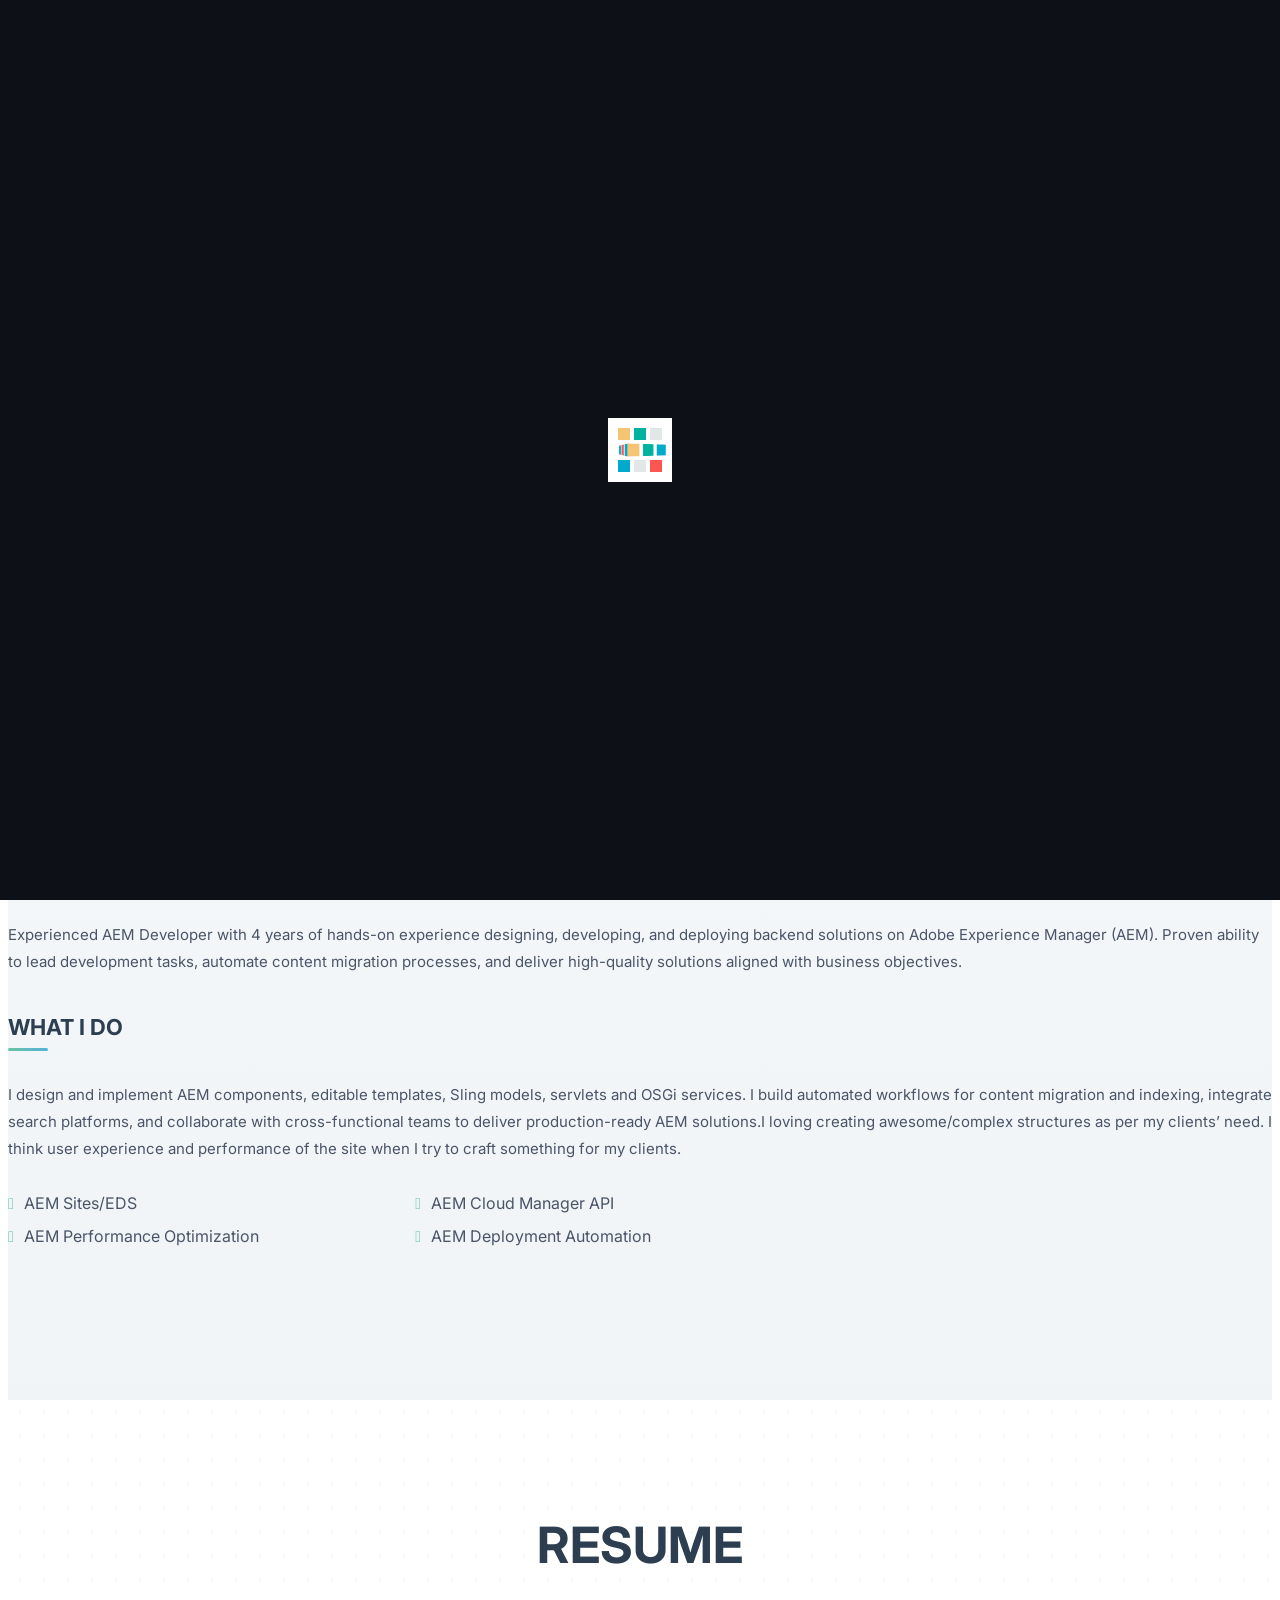
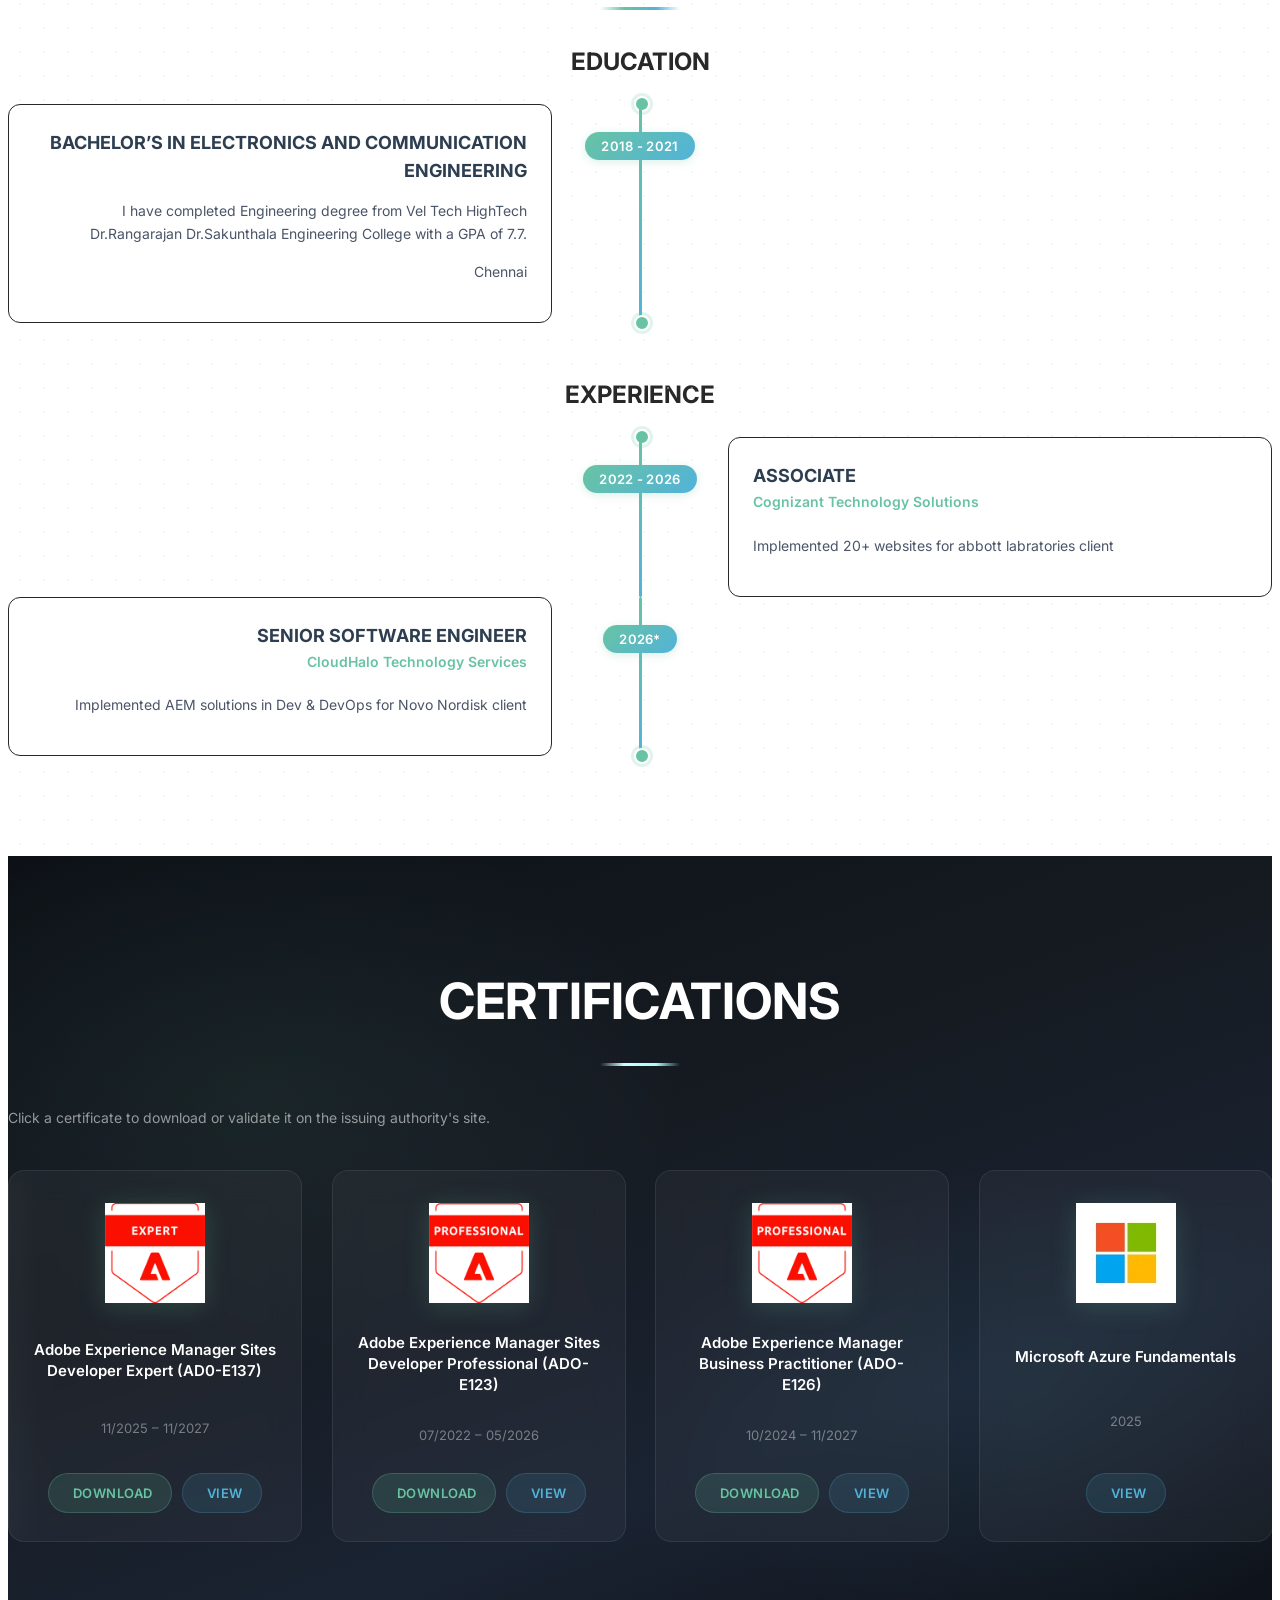
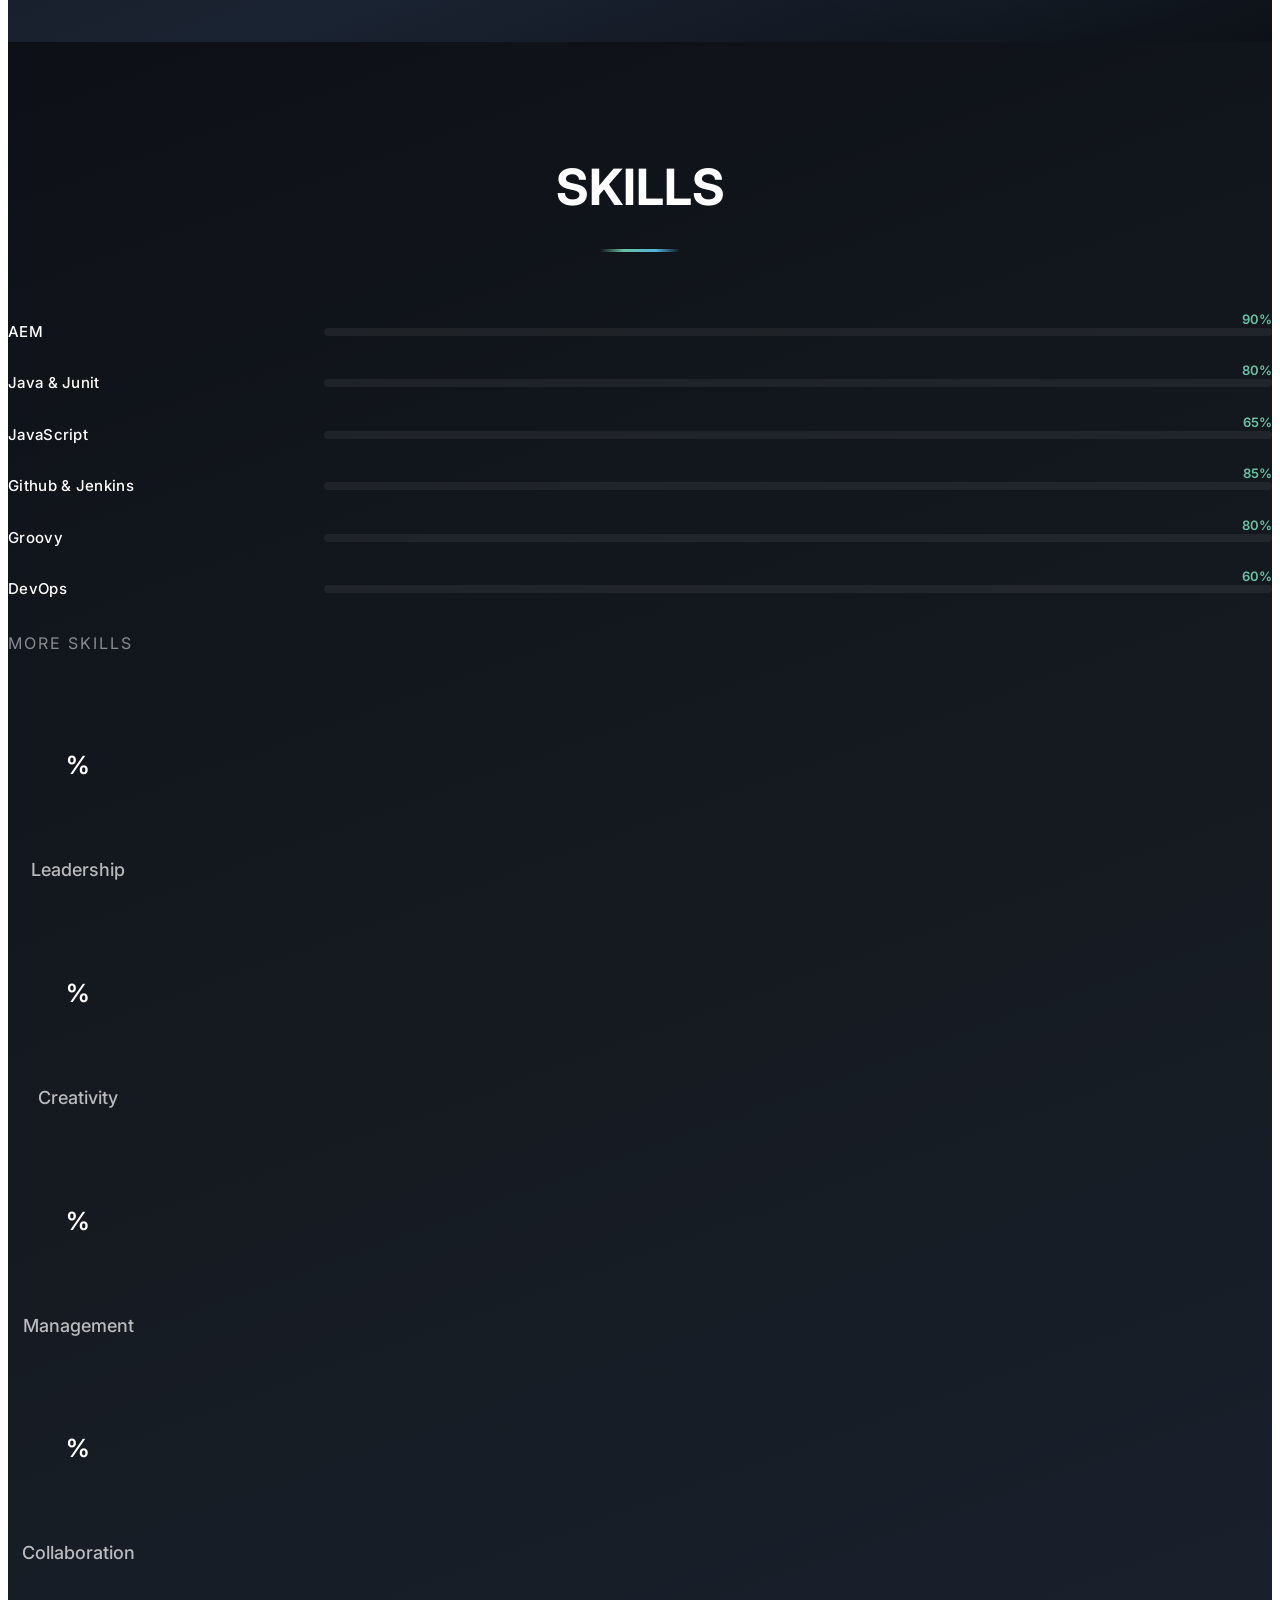
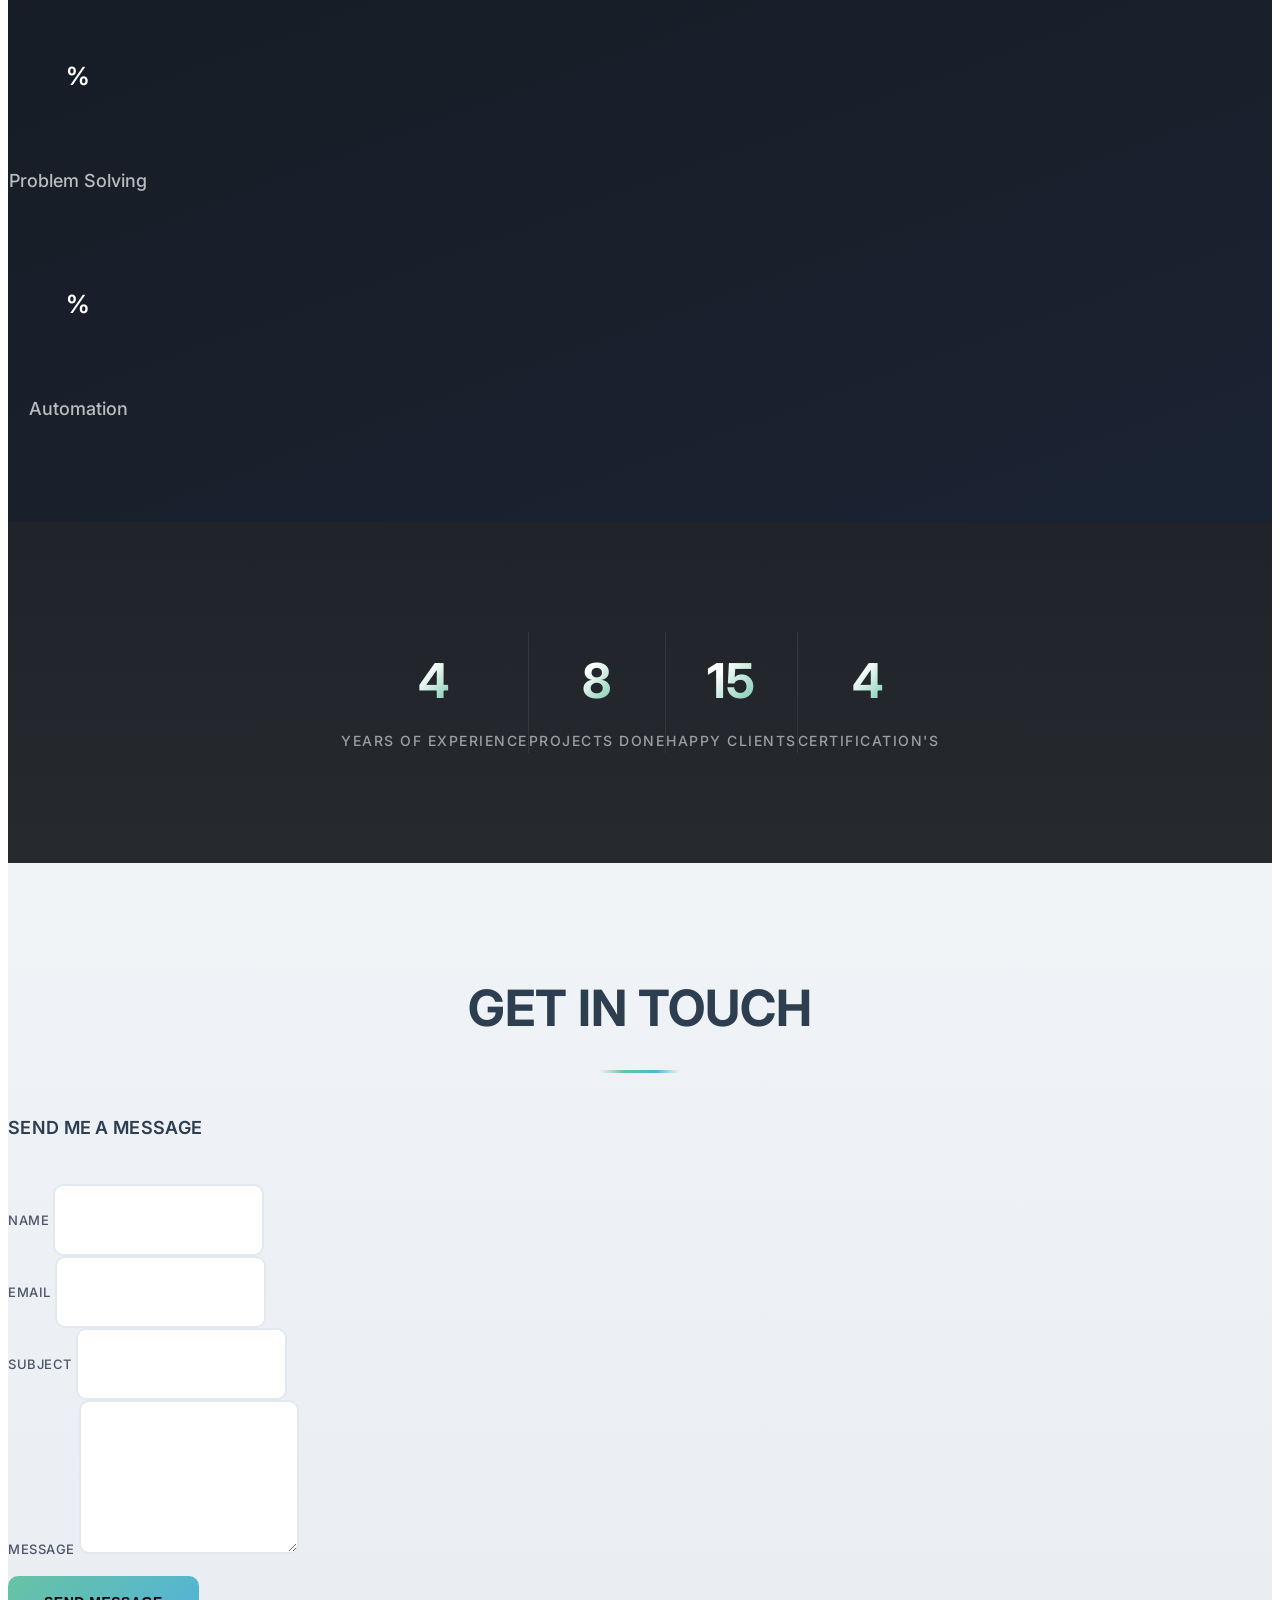
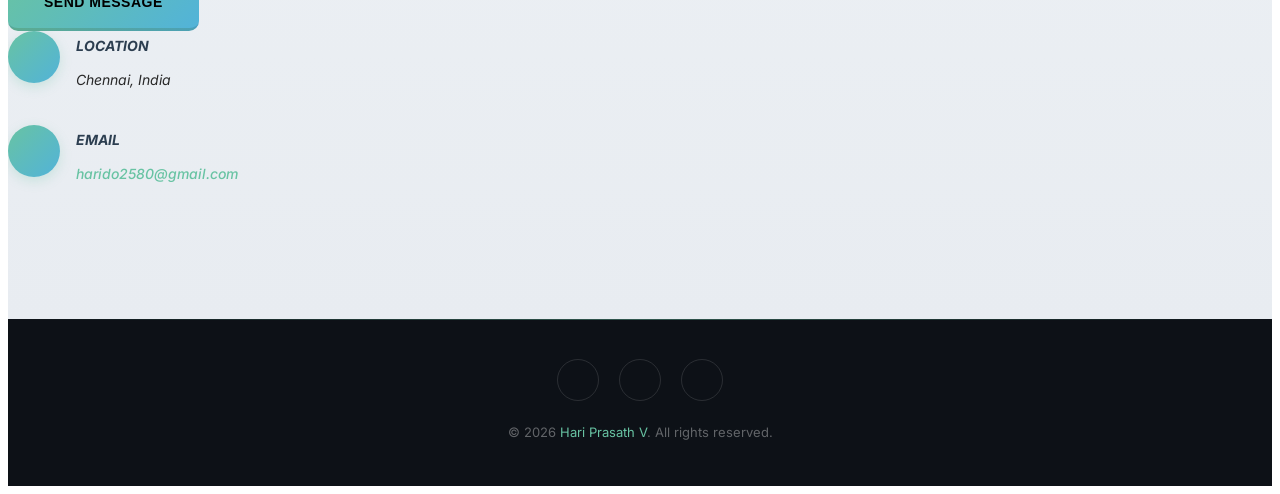
==== index.html @ 5d710826 "Designed my personal profile" ====
<!DOCTYPE html>
<html lang="en">
  <head>
    <meta charset="UTF-8" />
    <meta name="viewport" content="width=device-width, initial-scale=1.0" />
    <meta
      name="description"
      content="Hari Prasath V — AEM Full-Stack Engineer | 4+ years of Adobe Experience Manager development, DevOps, and CMS migration expertise."
    />
    <meta
      name="keywords"
      content="onepage, resume, CV HTML template, personal Vcard, html resume, free resume template, free HTML template, free bootstrap template, personal portfolio, free html portfolio"
    />
    <meta name="author" content="http://trendytheme.net/" />
      

    <title>Hari Prasath V - AEM Developer</title>

    <!-- Web Fonts -->
    <link
      href="https://fonts.googleapis.com/css2?family=Inter:wght@300;400;500;600;700;800&display=swap"
      rel="stylesheet"
    />
    <!-- Bootstrap core CSS -->
    <link
      href="assets/bootstrap/css/bootstrap.min.css"
      rel="stylesheet"
      media="screen"
    />
    <!-- Font Awesome CSS -->
    <link
      href="assets/css/font-awesome.min.css"
      rel="stylesheet"
      media="screen"
    />
    <!-- Animate css -->
    <link href="assets/css/animate.css" rel="stylesheet" />
    <!-- Magnific css -->
    <link href="assets/css/magnific-popup.css" rel="stylesheet" />
    <!-- Custom styles CSS -->
    <link href="assets/css/style.css" rel="stylesheet" media="screen" />
    <!-- Responsive CSS -->
    <link href="assets/css/responsive.css" rel="stylesheet" />

    <!-- HTML5 Shim and Respond.js IE8 support of HTML5 elements and media queries -->
    <!-- WARNING: Respond.js doesn't work if you view the page via file:// -->
    <!--[if lt IE 9]>
      <script src="https://oss.maxcdn.com/libs/html5shiv/3.7.0/html5shiv.js"></script>
      <script src="https://oss.maxcdn.com/libs/respond.js/1.4.2/respond.min.js"></script>
    <![endif]-->

    <link rel="shortcut icon" href="assets/images/ico/icons8-batman-ios-17-glyph-32.png" />
    <link
      rel="apple-touch-icon-precomposed"
      sizes="144x144"
      href="assets/images/ico/icons8-batman-ios-17-glyph-144.png"
    />
    <link
      rel="apple-touch-icon-precomposed"
      sizes="114x114"
      href="assets/images/ico/icons8-batman-ios-17-glyph-114.png"
    />
    <link
      rel="apple-touch-icon-precomposed"
      sizes="72x72"
      href="assets/images/ico/icons8-batman-ios-17-glyph-72.png"
    />
    <link
      rel="apple-touch-icon-precomposed"
      href="assets/images/ico/icons8-batman-ios-17-glyph-57.png"
    />
    <link href="assets/css/certificates.css" rel="stylesheet" />
    <link href="assets/css/theme-enhancements.css" rel="stylesheet" />
  </head>

  <body>
    <!-- Preloader -->
    <div id="tt-preloader">
      <div id="pre-status">
        <div class="preload-placeholder"></div>
      </div>
    </div>

    <!-- Home Section -->
    <section
      id="home"
      class="tt-fullHeight"
      data-stellar-vertical-offset="50"
      data-stellar-background-ratio="0.2"
    >
      <div class="intro" style="z-index:2;">
        <div class="intro-sub">Hi, I'm</div>
        <h1>AEM <span>Full-Stack Engineer</span></h1>
        <p>
          4+ year experienced AEM Development and DevOps<br />
          Involving with over 10+ large AEM implementations with a knowledge in CMS miggration as well.
        </p>

        <div class="social-icons">
          <ul class="list-inline">
            <li>
              <a href="https://linkedin.com/in/hari-prasath-" target="_blank"
                ><i class="fa fa-linkedin"></i
              ></a>
            </li>
            <li>
              <a href="https://www.instagram.com/hari_.do/" target="_blank"
                ><i class="fa fa-instagram"></i
              ></a>
            </li>
          </ul>
        </div>
        <!-- /.social-icons -->
      </div>

      <div class="mouse-icon" style="z-index:2;">
        <div class="wheel"></div>
      </div>
    </section>
    <!-- End Home Section -->

    <!-- Navigation -->
    <header class="header">
      <nav class="navbar navbar-custom" role="navigation">
        <div class="container">
          <div class="navbar-header">
            <button
              type="button"
              class="navbar-toggle"
              data-toggle="collapse"
              data-target="#custom-collapse"
            >
              <span class="sr-only">Toggle navigation</span>
              <span class="icon-bar"></span>
              <span class="icon-bar"></span>
              <span class="icon-bar"></span>
            </button>
          </div>

          <div class="collapse navbar-collapse" id="custom-collapse">
            <ul class="nav navbar-nav navbar-right">
              <li><a href="#home">Home</a></li>
              <li><a href="#about">About</a></li>
              <li><a href="#resume">Resume</a></li>
              <li><a href="#skills">Skills</a></li>
              <li><a href="#contact">Contact</a></li>
            </ul>
          </div>
        </div>
        <!-- .container -->
      </nav>
    </header>
    <!-- End Navigation -->

    <!-- About Section -->
    <section id="about" class="about-section section-padding">
      <div class="container">
        <h2 class="section-title wow fadeInUp">About Me</h2>

        <div class="row">
          <div class="col-md-4 col-md-push-8">
            <div class="biography">
              <div class="myphoto">
                <img src="assets/images/myphoto.jpg" alt="" />
              </div>
              <ul>
                <li><strong>Name:</strong> Hari Prasath V</li>
                <li><strong>Location:</strong> Chennai, India</li>
                <li><strong>Phone:</strong> 9176189467</li>
                <li><strong>Email:</strong> harido2580@gmail.com</li>
                <li><strong>LinkedIn:</strong> <a href="https://linkedin.com/in/hari-prasath-" target="_blank">linkedin.com/in/hari-prasath-</a></li>
              </ul>
            </div>
          </div>
          <!-- col-md-4 -->

          <div class="col-md-8 col-md-pull-4">
            <div class="short-info wow fadeInUp">
              <h3>Overview</h3>
              <p>
                Experienced AEM Developer with 4 years of hands-on experience designing,
                developing, and deploying backend solutions on Adobe Experience Manager (AEM).
                Proven ability to lead development tasks, automate content migration processes,
                and deliver high-quality solutions aligned with business objectives.
              </p>
            </div>

            <div class="short-info wow fadeInUp">
              <h3>What I Do</h3>
              <p>
                I design and implement AEM components, editable templates, Sling models,
                servlets and OSGi services. I build automated workflows for content
                migration and indexing, integrate search platforms, and collaborate with
                cross-functional teams to deliver production-ready AEM solutions.I loving creating awesome/complex structures as per my clients’ need. I think user experience and performance of the site when I try to craft something for my clients.
              </p>

              <ul class="list-check">
                <li>AEM Sites/EDS</li>
                <li>AEM Cloud Manager API</li>
                <li>AEM Performance Optimization</li>
                <li>AEM Deployment Automation</li>
              </ul>
            </div>
          </div>
        </div>
        <!-- /.row -->
      </div>
      <!-- /.container -->
    </section>
    <!-- End About Section -->

    <!-- Resume Section -->
    <section id="resume" class="resume-section section-padding">
      <div class="container">
        <h2 class="section-title wow fadeInUp">Resume</h2>
        <div class="row">
          <div class="col-md-12">
            <div class="resume-title">
              <h3>Education</h3>
            </div>
            <div class="resume">
              <ul class="timeline">
                <li>
                  <div class="posted-date">
                    <span class="month">2018 - 2021</span>
                  </div>

                  <div class="timeline-panel wow fadeInUp">
                    <div class="timeline-content">
                      <div class="timeline-heading">
                        <h3>Bachelor’s in Electronics and Communication Engineering</h3>
                      </div>

                      <div class="timeline-body">
                        <p>I have completed Engineering degree from Vel Tech HighTech Dr.Rangarajan Dr.Sakunthala Engineering College with a GPA of 7.7.</p>
                        <p>Chennai</p>
                      </div>
                    </div>
                  </div>
                </li>
              </ul>
            </div>
          </div>
        </div>
        <!-- /row -->

        <div class="row">
          <div class="col-md-12">
            <div class="resume-title">
              <h3>Experience</h3>
            </div>
            <div class="resume">
              <ul class="timeline">
                <li class="timeline-inverted">
                  <div class="posted-date">
                    <span class="month">2022 - 2026</span>
                  </div>

                  <div class="timeline-panel wow fadeInUp">
                    <div class="timeline-content">
                      <div class="timeline-heading">
                        <h3>Associate</h3>
                        <span>Cognizant Technology Solutions</span>
                      </div>
                      <div class="timeline-body">
                        <p>Implemented 20+ websites for abbott labratories client</p>               
                      </div>
                    </div>
                  </div>
                </li>
              </ul>
              <ul class="timeline">
                <li>
                  <div class="posted-date">
                    <span class="month">2026*</span>
                  </div>

                  <div class="timeline-panel wow fadeInUp">
                    <div class="timeline-content">
                      <div class="timeline-heading">
                        <h3>Senior Software Engineer</h3>
                        <span>CloudHalo Technology Services</span>
                      </div>
                      <div class="timeline-body">
                        <p>Implemented AEM solutions in Dev & DevOps for Novo Nordisk client</p>               
                      </div>
                    </div>
                  </div>
                </li>
              </ul>
            </div>
          </div>
        </div>
        <!-- /row -->
      </div>
      <!-- /.container -->
    </section>
    <!-- End Resume Section -->

    <!-- Certificates Section -->
    <section id="certificates" class="cert-section section-padding">
      <canvas id="cert-particles-canvas"></canvas>
      <div class="container">
        <h2 class="section-title wow fadeInUp">Certifications</h2>
        <p class="text-center">Click a certificate to download or validate it on the issuing authority's site.</p>

        <div class="cert-cards-grid">
          <!-- Card 1 -->
          <div class="cert-card-wrapper">
            <div class="cert-card" data-tilt>
              <div class="card-glow"></div>
              <img src="assets/certificates/expert-badge.png" alt="AD0-E137" class="cert-badge">
              <h5 class="cert-title">Adobe Experience Manager Sites Developer Expert (AD0-E137)</h5>
              <p class="cert-date">11/2025 – 11/2027</p>
              <div class="cert-actions">
                <a href="#" class="cert-btn cert-btn-download" onclick="openImage('assets/certificates/adobecertifiedexpertadobeexperiencemanagersitesdeveloper-20251108.pdf'); return false;">
                  <i class="fa fa-download"></i> Download
                </a>
                <a href="https://certification.adobe.com/credential/verify/05f869da-bd19-11f0-8ca0-42010a400fd3" target="_blank" class="cert-btn cert-btn-view">
                  <i class="fa fa-external-link"></i> View
                </a>
              </div>
            </div>
          </div>

          <!-- Card 2 -->
          <div class="cert-card-wrapper">
            <div class="cert-card" data-tilt>
              <div class="card-glow"></div>
              <img src="assets/certificates/professional-badge.png" alt="ADO-E123" class="cert-badge">
              <h5 class="cert-title">Adobe Experience Manager Sites Developer Professional (ADO-E123)</h5>
              <p class="cert-date">07/2022 – 05/2026</p>
              <div class="cert-actions">
                <a href="#" class="cert-btn cert-btn-download" onclick="openImage('assets/certificates/adobecertifiedprofessionaladobeexperiencemanagersitesdeveloper-20220715.pdf'); return false;">
                  <i class="fa fa-download"></i> Download
                </a>
                <a href="https://certification.adobe.com/credential/verify/b9e450d4-a8f3-44b2-a4e7-af103e398b40" target="_blank" class="cert-btn cert-btn-view">
                  <i class="fa fa-external-link"></i> View
                </a>
              </div>
            </div>
          </div>

          <!-- Card 3 -->
          <div class="cert-card-wrapper">
            <div class="cert-card" data-tilt>
              <div class="card-glow"></div>
              <img src="assets/certificates/professional-badge.png" alt="ADO-E126" class="cert-badge">
              <h5 class="cert-title">Adobe Experience Manager Business Practitioner (ADO-E126)</h5>
              <p class="cert-date">10/2024 – 11/2027</p>
              <div class="cert-actions">
                <a href="#" class="cert-btn cert-btn-download" onclick="openImage('assets/certificates/adobecertifiedprofessionaladobeexperiencemanagerbusinesspractitioner-20241004.pdf'); return false;">
                  <i class="fa fa-download"></i> Download
                </a>
                <a href="https://certification.adobe.com/credential/verify/aa346db1-6a1b-4198-be83-8be9525703e5" target="_blank" class="cert-btn cert-btn-view">
                  <i class="fa fa-external-link"></i> View
                </a>
              </div>
            </div>
          </div>

          <!-- Card 4 -->
          <div class="cert-card-wrapper">
            <div class="cert-card" data-tilt>
              <div class="card-glow"></div>
              <img src="assets/certificates/microsoft_logo.jpeg" alt="Microsoft Azure Fundamentals" class="cert-badge">
              <h5 class="cert-title">Microsoft Azure Fundamentals</h5>
              <p class="cert-date">2025</p>
              <div class="cert-actions">
                <a href="https://www.credly.com/badges/c05cecb8-c29f-46e5-8cc1-df67ef5460ab/linked_in_profile" target="_blank" class="cert-btn cert-btn-view">
                  <i class="fa fa-external-link"></i> View
                </a>
              </div>
            </div>
          </div>
        </div>
      </div>
    </section>

    <!-- Skills Section -->
    <section id="skills" class="skills-section section-padding">
      <div class="container">
        <h2 class="section-title wow fadeInUp">Skills</h2>

        <div class="row">
          <div class="col-md-6">
            <div class="skill-progress">
              <div class="skill-title"><h3>AEM</h3></div>
              <div class="progress">
                <div class="progress-bar six-sec-ease-in-out" role="progressbar" aria-valuenow="90" aria-valuemin="0" aria-valuemax="100">
                  <span>90%</span>
                </div>
              </div>
            </div>

            <div class="skill-progress">
              <div class="skill-title"><h3>Java & Junit</h3></div>
              <div class="progress">
                <div class="progress-bar six-sec-ease-in-out" role="progressbar" aria-valuenow="80" aria-valuemin="0" aria-valuemax="100">
                  <span>80%</span>
                </div>
              </div>
            </div>

            <div class="skill-progress">
              <div class="skill-title"><h3>JavaScript</h3></div>
              <div class="progress">
                <div class="progress-bar six-sec-ease-in-out" role="progressbar" aria-valuenow="75" aria-valuemin="0" aria-valuemax="100">
                  <span>65%</span>
                </div>
              </div>
            </div>
          </div>

          <div class="col-md-6">
            <div class="skill-progress">
              <div class="skill-title"><h3>Github & Jenkins</h3></div>
              <div class="progress">
                <div class="progress-bar six-sec-ease-in-out" role="progressbar" aria-valuenow="85" aria-valuemin="0" aria-valuemax="100">
                  <span>85%</span>
                </div>
              </div>
            </div>

            <div class="skill-progress">
              <div class="skill-title"><h3>Groovy</h3></div>
              <div class="progress">
                <div class="progress-bar six-sec-ease-in-out" role="progressbar" aria-valuenow="80" aria-valuemin="0" aria-valuemax="100">
                  <span>80%</span>
                </div>
              </div>
            </div>

            <div class="skill-progress">
              <div class="skill-title"><h3>DevOps</h3></div>
              <div class="progress">
                <div class="progress-bar six-sec-ease-in-out" role="progressbar" aria-valuenow="60" aria-valuemin="0" aria-valuemax="100">
                  <span>60%</span>
                </div>
              </div>
            </div>
          </div>
        </div>

        <div class="skill-chart text-center" style="margin-top:30px;">
          <h3>More skills</h3>
        </div>

        <div class="row more-skill text-center">
          <div class="col-xs-12 col-sm-4 col-md-2">
            <div class="chart" data-percent="80" data-color="e74c3c">
              <span class="percent"></span>
              <div class="chart-text"><span>Leadership</span></div>
            </div>
          </div>
          <div class="col-xs-12 col-sm-4 col-md-2">
            <div class="chart" data-percent="80" data-color="2ecc71">
              <span class="percent"></span>
              <div class="chart-text"><span>Creativity</span></div>
            </div>
          </div>
          <div class="col-xs-12 col-sm-4 col-md-2">
            <div class="chart" data-percent="70" data-color="3498db">
              <span class="percent"></span>
              <div class="chart-text"><span>Management</span></div>
            </div>
          </div>
          <div class="col-xs-12 col-sm-4 col-md-2">
            <div class="chart" data-percent="75" data-color="f1c40f">
              <span class="percent"></span>
              <div class="chart-text"><span>Collaboration</span></div>
            </div>
          </div>
          <div class="col-xs-12 col-sm-4 col-md-2">
            <div class="chart" data-percent="85" data-color="9b59b6">
              <span class="percent"></span>
              <div class="chart-text"><span>Problem Solving</span></div>
            </div>
          </div>
          <div class="col-xs-12 col-sm-4 col-md-2">
            <div class="chart" data-percent="80" data-color="2ecc71">
              <span class="percent"></span>
              <div class="chart-text"><span>Automation</span></div>
            </div>
          </div>
        </div>
      </div>
      <!-- /.container -->
    </section>
    <!-- End Skills Section -->

    <!-- Facts Section -->
    <section
      id="facts"
      class="facts-section text-center"
      data-stellar-vertical-offset="50"
      data-stellar-background-ratio="0.2"
    >
      <div class="tt-overlay-bg">
        <div class="container">
          <div class="row">
            <div class="col-md-12">
              <div class="count-wrap">
                <div class="col-sm-3 col-xs-6">
                  <i class="fa fa-flask"></i>
                  <h3 class="timer">4</h3>
                  <p>Years of Experience</p>
                </div>
                <div class="col-sm-3 col-xs-6">
                  <i class="fa fa-thumbs-up"></i>
                  <h3 class="timer">8</h3>
                  <p>Projects Done</p>
                </div>
                <div class="col-sm-3 col-xs-6">
                  <i class="fa fa-users"></i>
                  <h3 class="timer">15</h3>
                  <p>Happy Clients</p>
                </div>
                <div class="col-sm-3 col-xs-6">
                  <i class="fa fa-trophy"></i>
                  <h3 class="timer">4</h3>
                  <p>Certification's</p>
                </div>

              </div>
              <!-- /count-wrap -->
                
            </div>
            <!-- /.col-md-12 -->
          </div>
          <!-- /.row -->
        </div>
        <!-- /.container -->
      </div>
    </section>
    <!-- End Facts Section -->
    <!-- Contact Section -->
    <section id="contact" class="contact-section section-padding">
      <div class="container">
        <h2 class="section-title wow fadeInUp">Get in touch</h2>

        <div class="row">
          <div class="col-md-6">
            <div class="contact-form">
              <strong>Send me a message</strong>
              <!-- Formspree Form -->
              <form
                name="contact-form"
                id="contactForm"
                action="https://formspree.io/f/mjgdyoll"
                method="POST"
                accept-charset="UTF-8"
              >
                <!-- Honeypot field to reduce spam -->
                <input type="text" name="_subject" style="display:none;" />
                <div class="form-group">
                  <label for="name">Name</label>
                  <input
                    type="text"
                    name="name"
                    class="form-control"
                    id="name"
                    required=""
                  />
                </div>

                <div class="form-group">
                  <label for="email">Email</label>
                  <input
                    type="email"
                    name="email"
                    class="form-control"
                    id="email"
                    required=""
                  />
                </div>

                <div class="form-group">
                  <label for="subject">Subject</label>
                  <input
                    type="text"
                    name="subject"
                    class="form-control"
                    id="subject"
                  />
                </div>

                <div class="form-group">
                  <label for="message">Message</label>
                  <textarea
                    name="message"
                    class="form-control"
                    id="message"
                    rows="5"
                    required=""
                  ></textarea>
                </div>

                <button type="submit" name="submit" class="btn btn-primary">
                  Send Message
                </button>
              </form>
            </div>
            <!-- /.contact-form -->
          </div>
          <!-- /.col-md-6 -->

          <div class="col-md-6">
            <div class="row center-xs">
              <div class="col-sm-6">
                <i class="fa fa-map-marker"></i>
                <address>
                  <strong>Location</strong>
                  Chennai, India<br />
                </address>
              </div>

              <div class="col-sm-6">
                <i class="fa fa-envelope"></i>
                <address>
                  <strong>Email</strong>
                  <a href="mailto:harido2580@gmail.com">harido2580@gmail.com</a>
                </address>
              </div>
            </div>
          </div>
        </div>
        <!-- /.row -->
      </div>
      <!-- /.container -->
    </section>
    <!-- End Contact Section -->

    <!-- Footer -->
    <footer class="site-footer">
      <div class="container">
        <div class="footer-social">
          <a href="https://linkedin.com/in/hari-prasath-" target="_blank" aria-label="LinkedIn"><i class="fa fa-linkedin"></i></a>
          <a href="https://www.instagram.com/hari_.do/" target="_blank" aria-label="Instagram"><i class="fa fa-instagram"></i></a>
          <a href="mailto:harido2580@gmail.com" aria-label="Email"><i class="fa fa-envelope"></i></a>
        </div>
        <p class="footer-text">&copy; 2026 <span>Hari Prasath V</span>. All rights reserved.</p>
      </div>
    </footer>

    <!-- Scroll-up -->
    <div class="scroll-up">
      <a href="#home"><i class="fa fa-angle-up"></i></a>
    </div>

    <!-- Javascript files -->
    <script src="assets/js/jquery.js"></script>
    <script src="assets/bootstrap/js/bootstrap.min.js"></script>
    <script src="assets/js/jquery.stellar.min.js"></script>
    <script src="assets/js/jquery.sticky.js"></script>
    <script src="assets/js/wow.min.js"></script>
    <script src="assets/js/jquery.inview.min.js"></script>
    <script src="assets/js/jquery.easypiechart.js"></script>
    <script src="assets/js/jquery.magnific-popup.min.js"></script>
    <script src="assets/js/scripts.js?v=3"></script>
    <script>
    function openImage(src){

      window.open(src, '_blank');
    }
    </script>
    <script src="assets/js/cursor-particles.js"></script>
    <script src="assets/js/cert-cards.js"></script>
  </body>
</html>
---- assets/css/style.css ----
/*
    Author: TrendyTheme
    Template: I AM X
    Version: 1.2
    URL: http://demo.trendytheme.net/iamx/html
*/


/*
====================================
------------------------------------
    1. General
    2. Typography
    3. Home
    4. Navigation
    5. About
    6. Video
    7. Resume
    8. Skill
    9. Chart
    10. Work
    11. Facts
    12. Blog
    13. Hire
    14. Contact
    15. Footer
-------------------------------------
=====================================
*/


body{
    font-family: 'Roboto', sans-serif;
    line-height: 28px;
    font-weight: 300;
    font-size: 14px;
    color:#282828;
    background-color: #fff;
    -webkit-text-size-adjust: 100%;
    -webkit-overflow-scrolling: touch;
    -webkit-font-smoothing: antialiased !important;
}

body, html{
    overflow-x:hidden;
}

/* Link style
---------------------------------------------------------*/
a {
    color: #68c3a3;
}
a,
a > * {
    outline: none;
    cursor: pointer;
    text-decoration: none;
}
a:focus,
a:hover {
    outline: none;
    color: #333333;
    text-decoration: none;
}


/* Transition elsements
-------------------------------------------------------- */
.navbar a,
.form-control {
	-webkit-transition: all 0.4s ease-in-out 0s;
	   -moz-transition: all 0.4s ease-in-out 0s;
		-ms-transition: all 0.4s ease-in-out 0s;
		 -o-transition: all 0.4s ease-in-out 0s;
			transition: all 0.4s ease-in-out 0s;
}

a,
.btn {
	-webkit-transition: all 0.125s ease-in-out 0s;
	   -moz-transition: all 0.125s ease-in-out 0s;
		-ms-transition: all 0.125s ease-in-out 0s;
		 -o-transition: all 0.125s ease-in-out 0s;
			transition: all 0.125s ease-in-out 0s;
}

/* Reset box-shadow
/* ------------------------------------------------------ */

.btn,
.form-control,
.form-control:hover,
.form-control:focus,
.navbar-custom .dropdown-menu {
	-webkit-box-shadow: none;
			box-shadow: none;
}




/* === Typography === */

h1, h2, h3, h4, h5, h6{
    font-weight: 700;
    margin:0;
    text-transform: uppercase;
}

h1 {
    font-size: 36px;
    line-height: 36px;
}

h2 {
    font-size: 30px;
    line-height: 30px;
}

h3 {
    font-size: 24px;
    line-height: 24px;
}

h4 {
    font-size: 18px;
}

h5 {
    font-size: 14px;
}

h6 {
    font-size     : 12px;
}



/* === FORM STYLE === */
.form-control {
    height: 45px;
    background-color: #f7f7f7;
    border: 1px solid #e8e8e8;
    border-radius: 0;
    box-shadow: none;
}

.form-control:focus {
    border-color: #68c3a3;
    box-shadow: none;
}




/* Alert Style
-----------------------------------------------------*/
.alert {
    padding: 10px 15px;
    margin-top: 20px;
    margin-bottom: 20px;
    border-radius: 0;
}

.alert strong {
  display: inline-block !important;
  margin: 0 !important;
}



/* BUTTON STYLE
-----------------------------------------------------*/
/*common-btn*/
.btn{
    border: 0;
    border-bottom: 3px solid;
    font-weight: 700;
    text-transform: uppercase;
    line-height: 28px;
    padding: 9px 22px;
}

/*large-btn*/
.btn-lg, 
.btn-group-lg>.btn {
    padding: 14px 20px;
    font-size: 14px;
    border-radius: 4px;
}

/*btn-primary*/
.btn-primary{
    background-color:#68c3a3;
    border-color: rgba(51, 51, 51, 0.15);
}

.btn-primary:hover, 
.btn-primary:focus, 
.btn-primary.focus, 
.btn-primary:active, 
.btn-primary.active, 
.open>.dropdown-toggle.btn-primary {
    color: #fff;
    background-color: #4eb28f;
    border-color: #4eb28f;
}

/*btn-info*/
.btn-info{
    background-color:#52b3d9;
    border-color: rgba(51, 51, 51, 0.15);
}

.btn-info:hover, 
.btn-info:focus, 
.btn-info.focus, 
.btn-info:active, 
.btn-info.active, 
.open>.dropdown-toggle.btn-info {
    color: #fff;
    background-color: #4aa0c2;
    border-color: #4aa0c2;
}

/*btn-default*/
.btn-default {
    background: transparent;
    border: 1px solid #fff;
    color: #fff;
}
.btn-default:hover, 
.btn-default:focus, 
.btn-default.focus, 
.btn-default:active, 
.btn-default.active{
    color: #68c3a3;
    background-color: #fff;
    border-color: #fff;
}


button:focus {
    outline: none;
}


/*IMAGES*/
img {
    width: 100%;
}

hr {
    margin-top: 15px;
    margin-bottom: 15px;
}

.no-padding {
    padding: 0;
}

/* LIST STYLE
-------------------------------------------------- */
ul, ol {
    margin     : 0;
    padding    : 0;
    list-style : none
}


ul.list-check {
    
}

ul.list-check li{
    position: relative;
    font-size: 18px;
    line-height: 32px;
}
ul.list-check li::before {
    content: "\f00c";
    font-family: fontawesome;
    color: #68c3a3;
    margin-right: 10px;
}


/* === MAIN === */
.section-padding {
	padding: 120px 0 100px;
}


/* SECTION TITLE
----------------------------------------------------- */
.section-title {
    margin-bottom: 80px;
    text-align: center;
    font-size: 50px;
    line-height: 50px;
    color: #2c3e50;
    position: relative;
}

.section-title::after {
    content: "";
    background: url(../../assets/images/section-divider.png) no-repeat 0 0;
    height: 15px;
    width: 113px;
    position: absolute;
    left: 0;
    right: 0;
    bottom: -40px;
    margin: 0 auto;
}



/* === HOME === */
@media (max-width : 640px) {
    .tt-fullHeight{
        height: 560px !important;
    }
}


#home {
	background: url(../images/home2.jpg) no-repeat center center;
	-webkit-background-attachment: fixed;
    background-attachment: fixed;
	background-color: #222;
	background-size: cover;
	padding: 0;
	position: relative;
}
#home:before {
	content: "";
	background-color: rgba(26, 30, 35, 0.85);
	position: absolute;
	top: 0;
	left: 0;
	width: 100%;
	height: 100%;
}

.intro {
	position: absolute;
	width: 100%;
	top: 50%;
	left: 0;
	text-align: center;
	-webkit-transform: translate(0%, -50%);
	   -moz-transform: translate(0%, -50%);
		-ms-transform: translate(0%, -50%);
		 -o-transform: translate(0%, -50%);
			transform: translate(0%, -50%);
	padding: 0 15px;
}

.intro h1{
	font-size: 60px;
	line-height: 80px;
	margin-bottom: 16px;
	color: #52b3d9;
}
.intro h1 span{
	color: #68c3a3;
}
.intro p{
	color: #f7f7f7;
	margin-bottom: 40px;
}

.intro-sub {
	color: #fff;
	font-size: 24px;
	line-height: 32px;
	font-weight: 700;
	text-transform: uppercase;
	display: block;
	margin-bottom: 20px;
}

/* 
SOCIAL ICON 
-------------------------------------------*/
.social-icons {
    margin-top: 20px;
}
.social-icons a i{
    position: relative;
    color: #fff;
    font-size: 18px;
    margin: 0 7px;
    line-height: 40px;
    text-align: center;
    width: 40px;
    height: 40px;
}

.social-icons a i::before {
    position: relative;
    z-index: 1;
}

.social-icons a i::after {
    position: absolute;
    content: "";
    left: 0;
    top: 0;
    width: 40px;
    height: 40px;
    border: 1px solid #fff;
    border-radius: 3px;
    -webkit-transform: rotate(45deg);
       -moz-transform: rotate(45deg);
        -ms-transform: rotate(45deg);
         -o-transform: rotate(45deg);
            transform: rotate(45deg);
    -webkit-transition: all 300ms;
       -moz-transition: all 300ms;
         -o-transition: all 300ms;
            transition: all 300ms;            
}

.social-icons a i:hover::after{
    background: #68c3a3;
    border: 1px solid transparent;
    z-index: 0;
}


/* === NAVIGATION === */
.header {
    border-bottom: 1px solid #eee;
    position: relative;
    width: 100%;
    z-index: 998;
    padding-bottom: 1px;
    background: #fff;
}

.header::after {
    border-bottom:1px solid #eee;
    width: 100%;
    position: absolute;
    content: "";
    height: 2px;
    bottom: 1px;
    left: 0;
}

.navbar-custom {
    border: 0;
    border-radius: 0;
    margin: 0;
    text-transform: uppercase;
    font-family: 'Roboto Condensed', sans-serif;
}


.navbar-custom,
.navbar-custom .dropdown-menu {
    background: #fff;
    padding: 0;
}

.navbar-custom ul li a span{
    margin-left:5px;
}

.navbar-custom .dropdown-menu {
    margin-top:10px;
    display: block;
    visibility: hidden;
    opacity:0;
    border: 1px solid #ddd;
    border-top: 2px solid #68c3a3;
    border-radius: 0;
    border-bottom: 3px double #ddd;
    background-color: #FFFFFF;
    -webkit-transition:all 400ms;
    -moz-transition:all 400ms;
    -o-transition:all 400ms;
    transition:all 400ms;
}

.navbar-right .dropdown-menu {
  right: auto;
  left: 0;
}
.navbar-custom .navbar-nav > li:hover .dropdown-menu{
    display: block;
    opacity:1;
    visibility: visible;
    margin-top:-2px;
}

.navbar-custom .navbar-nav > li > a{
    color: #282828;
    font-size: 14px;
    font-weight: 700;
    padding-top: 20px;
    padding-bottom: 20px;
    text-transform: uppercase;
}

.navbar-custom .dropdown-menu > li{
    border-bottom: 1px solid #F0F0F0;
}

.navbar-custom .dropdown-menu > li:last-child{
    border-bottom: 0;
}

.navbar-custom .dropdown-menu > li > a {
    padding: 10px 20px;
    color: #282828;
    font-size: 14px;
    font-weight: 700;
}

.navbar-custom .nav li.active,
.navbar-custom .nav li a:hover,
.navbar-custom .nav li a:focus,
.navbar-custom .navbar-nav > li.active > a {
    background: none;
    outline: 0;
    color: #68c3a3;
}

.navbar-custom .navbar-brand {
    font-weight: 700;
    font-size: 18px;
}

.navbar-custom .nav .open > a,
.navbar-custom .dropdown-menu > li > a:hover,
.navbar-custom .dropdown-menu > li > a:focus {
    background: #f5f5f5;
}

.navbar-custom .navbar-toggle .icon-bar {
    background: #222;
}



/* === About Section === */
.short-info {
    margin-bottom: 40px;
}

.short-info h3 {
    margin-bottom: 30px;
}

.short-info ul {
    margin-top: 10px;
    display:inline-block;
}
.short-info ul li {
    width: 50%;
    float: left;
}

.my-signature{
    margin-bottom: 45px;
}
.my-signature img{
    width: inherit;
}


/*download-button*/
.download-button a {
    margin-right: 20px;
    color: #fff;
}
.download-button a i {
    margin-right: 10px;
}


.biography{
    border-bottom-left-radius: 10px;
    border-bottom-right-radius: 10px;
    border:1px solid #EEEEEE;
    position: relative;
}

.biography::after{
    content: "";
    border-bottom: 1px solid #EEEEEE;
    position: absolute;
    bottom: -3px;
    width: 100%;
    border-radius: 10px;
    height: 20px;
}

.myphoto{
    position: relative;
    background: url(../../assets/images/photo-frame.png) bottom center no-repeat;
    background-size: contain;
}

.myphoto img{
    position: relative;
    z-index: -1;
}

.biography ul{
    padding:25px 20px 30px;
}

.biography ul li{
    padding:5px 0;
    font-size: 16px;
    border-bottom:1px solid #EEEEEE;
}

.biography ul li:last-child{
    border-bottom:0;
}



/* === Video Section === */

.video-section {
    background: url(../images/video-bg.jpg) no-repeat center center;
    background-size: cover;
    position: relative;
    min-height: 500px;
}

.video-intro {
    position: absolute;
    top: 50%;
    left: 50%;
    color: #fff;
    padding: 0 20px;
    text-align: center;
    -webkit-transform: translate(-50%, -50%);
    -moz-transform: translate(-50%, -50%);
    -ms-transform: translate(-50%, -50%);
    transform: translate(-50%, -50%);
}

.video-intro a {
    display: inline-block;
    color: #fff;
    width: 70px;
    height: 60px;
    line-height: 60px;
    font-size: 30px;
    border: 1px solid #fff;
}
.video-intro a:hover {
    color: #68c3a3;
    background-color: #fff;
    border: 1px solid transparent;
}

.video-intro h2 {
    margin-top: 30px;
    text-transform: uppercase;
}


/* === Resume Section === */

/*---------------------------------------------------------
Resume Timeline
-----------------------------------------------------------*/
.resume-title h3{
    text-align: center;
}
.resume-section > div > div{
    margin-bottom: 60px;
}
.resume-section > div > div:nth-of-type(2){
    margin-bottom: 0;
}
.resume-title{
    margin-bottom: 30px;
}
.timeline {
    position: relative;
    padding: 0;
    list-style: none;
}

.resume{
    position: relative;
}

.resume:before{
    content: "";
    position: absolute;
    top: -8px;
    width: 10px;
    height: 10px;
    background-color: #e1e1e1;
    left: 50%;
    margin-left: -6px;
    -webkit-transform: rotate(45deg);
       -moz-transform: rotate(45deg);
        -ms-transform: rotate(45deg);
         -o-transform: rotate(45deg);
            transform: rotate(45deg);
}

.resume:after{
    content: "";
    position: absolute;
    bottom: -8px;
    width: 10px;
    height: 10px;
    background-color: #e1e1e1;
    left: 50%;
    margin-left: -6px;
    -webkit-transform: rotate(45deg);
       -moz-transform: rotate(45deg);
        -ms-transform: rotate(45deg);
         -o-transform: rotate(45deg);
            transform: rotate(45deg);
}

.timeline:before {
    content: "";
    position: absolute;
    top: 0;
    bottom: 0;
    width: 2px;
    margin-left: -1.5px;
    background-color: #e1e1e1;
}

.timeline>li {
    position: relative;
    margin-bottom: 50px;
    min-height: 50px;
}

.timeline>li:before,
.timeline>li:after {
    content: " ";
    display: table;
}

.timeline>li:after {
    clear: both;
}

.timeline>li .timeline-panel {
    float: left;
    position: relative;
    width: 100%;
}

.timeline-content{
    padding:5px 20px 0 20px;
}

.timeline>li .timeline-panel:before {
    right: auto;
    left: -15px;
    border-right-width: 15px;
    border-left-width: 0;
}

.timeline>li .timeline-panel:after {
    right: auto;
    left: -14px;
    border-right-width: 14px;
    border-left-width: 0;
}

.timeline>li .posted-date {
    position: relative;
    text-align: center;
    background-color: #fff;
    left: 20px;
}


.timeline>li .posted-date .month {
    font-size: 18px;
    line-height: 20px;
    font-weight: 700;
    display: block;
    color: #2c3e50;
    top: 0;
    float: left;
}

.timeline>li.timeline-inverted>.timeline-panel {
    float: right;
    text-align: left;
}

.timeline>li.timeline-inverted>.timeline-panel:before {
    right: auto;
    left: -15px;
    border-right-width: 15px;
    border-left-width: 0;
}

.timeline>li.timeline-inverted>.timeline-panel:after {
    right: auto;
    left: -14px;
    border-right-width: 14px;
    border-left-width: 0;
}

.timeline>li:last-child {
    margin-bottom: 0;
}

.timeline-heading h3 {
    font-size: 20px;
    line-height: 28px;
}
.timeline-heading span{
    display: block;
    font-weight: 700;
    margin-bottom: 20px;
}





@media(min-width:992px) {
.timeline:before {
    left: 50%;
}

.timeline>li {
    margin-bottom: 15px;
    min-height: 100px;
}

.timeline>li .posted-date {
    position: absolute;
    text-align: center;
    background-color: #fff;
}

.timeline>li .timeline-panel {
    float: left;
    width: 43%;
    text-align: right;
    border: 1px solid #eee;
    position: relative;
}

.timeline-content{
    position: relative;
    padding: 24px;
    background-color: #fff;
    -webkit-transition:all 400ms;
    -moz-transition:all 400ms;
    -o-transition:all 400ms;
    transition: all 400ms;
}

.timeline-content::after{
    border: 1px solid #eee;
    width: 100%;
    position: absolute;
    content: "";
    bottom: -3px;
    height:10px;
    left: 0;
    z-index: -1;
}

.timeline>li .timeline-content:hover {
    background: #68c3a3;
    color: #fff;
}

.timeline>li .timeline-panel::before,
.timeline>li.timeline-inverted .timeline-panel::before {
    content: "";
    top: 25px;
    position: absolute;
    border-top: 10px solid transparent;
    border-bottom: 10px solid transparent;
}
.timeline>li .timeline-panel::before {
    left: 100%;
    border-left: 12px solid #ECECEC;
    -webkit-transition:all 400ms;
    -moz-transition:all 400ms;
    -o-transition:all 400ms;
    transition: all 400ms;
}
.timeline>li .timeline-panel:hover::before {
    border-left: 12px solid #68c3a3;
}

.timeline>li.timeline-inverted .timeline-panel::before {
    right: 100%;
    border-right: 12px solid #ECECEC;
    -webkit-transition:all 400ms;
    -moz-transition:all 400ms;
    -o-transition:all 400ms;
    transition: all 400ms;
}
.timeline>li.timeline-inverted .timeline-panel:hover::before {
    border-right: 12px solid #68c3a3;
    border-left: 0;
}

.timeline>li .timeline-panel::after,
.timeline>li.timeline-inverted .timeline-panel::after {
    content: "";
    top: 25px;
    position: absolute;
    border-top: 10px solid transparent;
    border-bottom: 10px solid transparent;
}
.timeline>li .timeline-panel::after {
    left: 100%;
    margin-left: -2px;
    border-left: 12px solid #FFFFFF;
    -webkit-transition:all 400ms;
    -moz-transition:all 400ms;
    -o-transition:all 400ms;
    transition: all 400ms;
}
.timeline>li .timeline-panel:hover::after {
    border-left: 12px solid #68c3a3;
}

.timeline>li.timeline-inverted .timeline-panel::after {
    right: 100%;
    margin-right:-2px;
    border-right: 12px solid #FFFFFF;
    -webkit-transition:all 400ms;
    -moz-transition:all 400ms;
    -o-transition:all 400ms;
    transition: all 400ms;
}
.timeline>li.timeline-inverted .timeline-panel:hover::after {
    border-right: 12px solid #68c3a3;
    border-left: 0;
}

.timeline>li .posted-date {
    left: 50%;
    width: 120px;
    margin-left: -60px;
    margin-top: 28px;
}
.timeline>li .posted-date .month {
    float: none;
}


}



/* === Skill Section === */
.skills-section {
    background-color: #1a1e23;
    color: #fff;   
}
.skills-section .section-title{
    color: #fff;
    margin-bottom: 110px;  
}
.skills-section .section-title h2{
    color: #fff;
}
.skill-title {
    width: 25%;
    float: left;
}
.skill-title h3{
    font-size: 18px;
    font-weight: 400;
    margin-top: -6px;
    text-transform: capitalize;
}



/* progress-bar */

.skill-progress {
    position: relative;
}
.progress {
    height: 10px;
    margin-bottom: 40px;
    background-color: #3a4149;
    border-radius: 3px;
    box-shadow: none;
    width: 75%;
}

.progress-bar {
    background-color: #68c3a3;
}
.progress-bar span{
    position: absolute;
    top: -20px;
    right: 15px;
}

.progress .progress-bar.six-sec-ease-in-out {
  -webkit-transition: width 2s ease-in-out;
  -moz-transition: width 2s ease-in-out;
  -o-transition: width 2s ease-in-out;
  transition:  width 2s ease-in-out;
}


.skill-chart h3 {
    margin-top: 20px;
}

.our-progress{
    margin:10px 0 30px;
}

.progress-percent{
    margin-left: auto;
    margin-right: auto;
}

.our-progress h3{
    font-weight: 400;
    margin-bottom: 5px;
}



/* === Chart CSS  === */
.chart {
    position: relative;
    display: inline-block;
    width: 140px;
    height: 140px;
    margin: 40px auto;
    text-align: center;
}
.chart canvas {
    position:absolute; 
    top:0; 
    left:0;
}
.percent {
    display: inline-block;
    margin: auto;
    line-height: 140px;
    z-index: 2;
    font-size: 25px;
    font-weight: 500;
    text-align: center;
}

.percent:after {
    content: '%';
}

.chart-text span {
    font-size: 18px;
    font-weight: 400;
    text-transform: capitalize;
    display: block;
    margin-top: 20px;
}

/*.percent:after {content: '%';margin-left: 0.1em;font-size: .8em;}*/
.angular{margin-top:100px;}
.angular .chart {margin-top:0;}
.chart .chart-text h3{font-size:22px;}



/* === Work Section === */
.works-section {
    background-color: #f7f7f7;
}
.portfolio-item {
    padding-right: 5px;
    padding-left: 5px;
    min-height: 235px;
}
.portfolio-bg{
   background: #fff;
   padding: 5px;
   margin-bottom: 20px;
   border: 1px solid #eee;
   border-bottom: 3px double #eee;
}


.portfolio {
    position: relative;
    overflow: hidden;
}


/* Shuffle Filter*/
#filter {
    margin: 0 0 35px;
    text-align: center;
}


#filter li a {
    color: #68c3a3;
    display: block;
    text-transform: uppercase;
    padding: 0 15px;
    border-radius: 4px;
    transition: inherit;
}
#filter li a.active,
#filter li a:hover {
    position: relative;
    background: #68c3a3;
    color: #fff;
    border-bottom: 3px solid rgba(0, 0, 0, 0.15);
}

#filter li a.active::after,
#filter li a:hover::after{
    position: absolute;
    content: "";
    width: 0;
    height: 0;
    border-left: 8px solid transparent;
    border-right: 8px solid transparent;
    border-top: 10px solid rgba(104, 195, 163, 1);
    bottom: -9px;
    left: 50%;
    margin-left: -8px;
}

.tt-overlay {
    position: absolute;
    background-color: rgba(26, 30, 31, 0.85);
    width: 100%;
    height: 100%;
    opacity: 0;
}

.portfolio-info,
.links,
.links a i,
.links a i::after,
.tt-overlay {
    -webkit-transition: all 400ms;
    -moz-transition: all 400ms;
    -o-transition: all 400ms;
    transition: all 400ms;
}


.links {
    width: 90px;
    height: 40px;
    position: absolute;
    top: 40%;
    left: 50%;
    margin-top: -20px;
    margin-left: -45px;
    opacity: 0;
    -webkit-transform: translate(0,-50px);
    -moz-transform: translate(0,-50px);
    -ms-transform: translate(0,-50px);
    -o-transform: translate(0,-50px);
    transform: translate(0,-50px);
}

.links a i{
    position: relative;
    color: #68c3a3;
    font-size: 16px;
    margin: 0 13px;
    z-index: 100;
}
.links a:hover i {
   color:  #fff;
}
.links a i::after{
    position: absolute;
    content: "";
    left: -7px;
    top: -7px;
    width: 30px;
    height: 30px;
    border: 1px solid #68c3a3;
    z-index: -1;
    border-radius: 3px;
    -webkit-transform: rotate(45deg);
       -moz-transform: rotate(45deg);
        -ms-transform: rotate(45deg);
         -o-transform: rotate(45deg);
            transform: rotate(45deg);
}
.links a:hover i::after {
    background-color: #68c3a3;
}

.portfolio-info {
    position: absolute;
    bottom: -100%;
    left: 0;
    background-color: #68c3a3;
    color: #fff;
    height: 45px;
    width: 100%;
    text-align: center;
}

.portfolio:hover .tt-overlay, 
.portfolio:hover .links {
    opacity: 1;
    -webkit-transform: translate(0,0);
    -moz-transform: translate(0,0);
    -ms-transform: translate(0,0);
    -o-transform: translate(0,0);
    transform: translate(0,0);
}
.portfolio:hover .portfolio-info{
    bottom: 0;
}
.portfolio-info h3 {
    font-size: 14px;
    line-height: 45px;
    font-weight: 700;
    margin: 0;
}


/*PopUp fade effect*/
.mfp-with-zoom .mfp-container,
.mfp-with-zoom.mfp-bg {
  opacity: 0;
  -webkit-backface-visibility: hidden;
  /* ideally, transition speed should match zoom duration */
  -webkit-transition: all 0.3s ease-out; 
  -moz-transition: all 0.3s ease-out; 
  -o-transition: all 0.3s ease-out; 
  transition: all 0.3s ease-out;
}

.mfp-with-zoom.mfp-ready .mfp-container {
    opacity: 1;
}
.mfp-with-zoom.mfp-ready.mfp-bg {
    opacity: 0.8;
}

.mfp-with-zoom.mfp-removing .mfp-container, 
.mfp-with-zoom.mfp-removing.mfp-bg {
  opacity: 0;
}




/* === Facts Section === */
.facts-section {
    background: url(../../assets/images/counter-bg.jpg) no-repeat center center;
    background-attachment: fixed;
    background-size: cover;
    color: #fff;  
}

.tt-overlay-bg {
    background: rgba(26, 30, 35, 0.85);
    padding: 110px 0;
}

.count-wrap i {
    font-size: 64px;
    margin-bottom: 25px;
}
.count-wrap h3 {
    font-size: 50px;
    line-height: 28px;
    margin-bottom: 20px;
}
.count-wrap p {
    font-size: 18px;
    font-weight: 700;
    margin: 0;
}

/* === Blog Section === */
.latest-blog-section {
  
}
.blog-post-wrapper {
    padding: 4px;
    border: 1px solid #eee;
    border-bottom: 3px double #eee;
}

.figure {
    position: relative;
}
.figure i{
    position: absolute;
    bottom: -8px;
    right: 30px;
    color: #fff;
    font-size: 18px;
    z-index: 100;
}
.figure i:after {
    position: absolute;
    content: "";
    left: -12px;
    top: -10px;
    width: 40px;
    height: 40px;
    background-color: #68c3a3;
    z-index: -1;
    border-radius: 3px;
    -webkit-transform: rotate(45deg);
       -moz-transform: rotate(45deg);
        -ms-transform: rotate(45deg);
         -o-transform: rotate(45deg);
            transform: rotate(45deg);
}

.post-thumbnail {
    margin-bottom: 20px;
    overflow: hidden;
}
.post-thumbnail img{
    opacity: 0.8;
    -webkit-transition: all 0.5s linear;
    -moz-transition: all 0.5s linear;
    -ms-transition: all 0.5s linear;
    -o-transition: all 0.5s linear;
    transition: all 0.5s linear;
}
.post-thumbnail img:hover {
    opacity: 1;
    -webkit-transform: scale(1.05);
    -moz-transform: scale(1.05);
    -ms-transform: scale(1.05);
    -o-transform: scale(1.05);
    transform: scale(1.05);
}
.entry-header {
    padding: 0 12px;
}
.post-meta {

}
.the-category a {
    font-size: 12px;
    line-height: 28px;
    font-weight: 300;
    text-transform: uppercase;
}

.entry-title {
    font-size: 16px;
    line-height: 25px;
    font-weight: 700;
}
.entry-title a{
    color: #282828;
}
.entry-title a:hover{
    color: #68c3a3;
}
.entry-meta {
    color: #afafaf;
}
.entry-meta ul {
    margin-bottom: 10px;
}
.entry-meta ul li {
    padding: 0 10px;
}
.entry-meta ul li a{
    display: inline-block;
    color: #BBBBBB;
    font-weight: 400;
}
.entry-meta ul li a:hover{
    color: #68c3a3;
}

.blog-more {
    margin-top: 40px;
}

/*
Icon for all respective meta
====================================== */
.the-author::before{
    content: "\f044";
}
.the-time::before{
    content: "\f133";
}
.the-share::before{
    content: "\f1e0";
}
.the-comments::before{
    content: "\f0e6";
}

.the-author,
.the-time,
.the-share, 
.the-comments {
    position: relative;
    padding-left: 20px;
}

.the-author::before,
.the-time::before,
.the-share::before,
.the-comments::before{
    font-family: FontAwesome;
    position: absolute;
    left: 0;
}

/* === Hire Section === */
.hire-section {
    background: url(../../assets/images/hire-bg.jpg) no-repeat top center #68C3A3;
    background-attachment: fixed;
    background-size: cover;
    color: #fff;  
}
.hire-section-bg {
    padding: 110px 0;
    background: -webkit-linear-gradient(bottom, #68C3A3, rgba(104, 195, 163, 0.7)); /*Safari 5.1-6*/
    background: -o-linear-gradient(top, #68C3A3, rgba(104, 195, 163, 0.7)); /*Opera 11.1-12*/
    background: -moz-linear-gradient(top, #68C3A3, rgba(104, 195, 163, 0.7)); /*Fx 3.6-15*/
    background: linear-gradient(to top, #68C3A3, rgba(104, 195, 163, 0.7)); /*Standard*/
}

.hire-section h2 {
    font-size: 36px;
    margin-bottom: 40px;
}

.hire-section .btn {
    padding: 9px 54px;
}


/* === Contact Section === */
.contact-section  {
  
}

.contact-section strong {
    display: block;
    text-transform: uppercase;
}
.contact-form strong {
    margin-bottom: 40px;
}

.contact-form textarea.form-control {
    height: 115px;
}

.contact-form .btn {
    margin-top: 15px;
}

.contact-section div > i{
    float: left;
    font-size: 45px;
    margin-right: 20px;
}
.contact-section address,
.contact-section .contact-number {
    overflow: hidden;
    line-height: 30px;
    font-weight: 400;
    margin-bottom: 45px
}


/*MAP*/
.location-map {
    padding: 4px;
    border: 1px solid #eee;
    border-bottom: 3px double #eee;
}
.map-canvas {
    height: 350px;
}




/* === Footer Wrapper === */
.footer-wrapper {
    background: #1a1e23;
    padding: 36px 0;
    color: #fff;
  
}
.copyright p {
    margin: 0;
}






/* ---------------------------------------------- /*
 * Scroll to top
/* ---------------------------------------------- */

.scroll-up {
	position: fixed;
	display: none;
	z-index: 999;
	bottom: 1.8em;
	right: 1.8em;
}

.scroll-up a {
	background-color: #68c3a3;
	display: block;
	width: 28px;
	height: 28px;
	text-align: center;
	color: #fff;
	font-size: 14px;
	line-height: 28px;
}

.scroll-up a:hover,
.scroll-up a:active {
	background-color: rgba(235, 235, 235, .8);
	color: #222;
}

/* ---------------------------------------------- /*
 * Mouse animate icon
/* ---------------------------------------------- */

.mouse-icon {
	position: absolute;
	left: 50%;
	bottom: 40px;
	border: 2px solid #fff;
	border-radius: 16px;
	height: 50px;
	width: 30px;
	margin-left: -17px;
	display: block;
	z-index: 10;
}

.mouse-icon .wheel {
    -webkit-animation-name: drop;
    -webkit-animation-duration: 1s;
    -webkit-animation-timing-function: linear;
    -webkit-animation-delay: 0s;
    -webkit-animation-iteration-count: infinite;
    -webkit-animation-play-state: running;
    animation-name: drop;
    animation-duration: 1s;
    animation-timing-function: linear;
    animation-delay: 0s;
    animation-iteration-count: infinite;
    animation-play-state: running;
}

.mouse-icon .wheel {
	position: relative;
	border-radius: 10px;
	background: #fff;
	width: 4px;
	height: 10px;
	top: 4px;
	margin-left: auto;
	margin-right: auto;
}

@-webkit-keyframes drop {
    0%   { top:5px;  opacity: 0;}
    30%  { top:10px; opacity: 1;}
    100% { top:25px; opacity: 0;}
}


@keyframes drop	{
	0%   { top:5px;  opacity: 0;}
	30%  { top:10px; opacity: 1;}
	100% { top:25px; opacity: 0;}
}

/* ---------------------------------------------- /*
 * Preloader
/* ---------------------------------------------- */

#tt-preloader {
	background: #FFF;
	bottom: 0;
	left: 0;
	position: fixed;
	right: 0;
	top: 0;
	z-index: 9999;
}

#pre-status,
.preload-placeholder {
	background-image: url(../images/preloader.gif);
	background-position: center;
	background-repeat: no-repeat;
	height: 200px;
	left: 50%;
	margin: -100px 0 0 -100px;
	position: absolute;
	top: 50%;
	width: 200px;
}

.preload-placeholder {
	background: none;
	left: 0;
	margin: 0;
	text-align: center;
	top: 65%;
}





/* === Home Page Two === */

#homeTwo {
    background: url(../images/home-2.jpg) no-repeat center center;
    background-color: #222;
    background-size: cover;
    padding: 0;
    position: relative;
}

/* === About Section === */
.short-info {
    margin-bottom: 40px;
}

.short-info h3 {
    margin-bottom: 30px;
}

.hobby-list-wrap h3{
    margin-bottom: 45px;
}
.hobby-list span {
    border: 1px solid #eee;
    font-weight: 700;
    text-transform: uppercase;
    padding: 15px 30px;
    border-bottom: 3px double #eee;
    margin-bottom: 20px;
    text-align: center;
    display: block;
}

.hobby-list span:nth-child(4),
.hobby-list span:nth-child(5),
.hobby-list span:nth-child(6) {
    margin-bottom: 0;
}



/*SERVICE SECTION*/
.service-section {
    background: url(../../assets/images/service-bg.jpg) no-repeat center center;
    background-size: cover;
    padding:120px 0;
}
.service-section h2 {
    color: #fff;
}
.service-wrap{
    padding: 40px 0
}
.service-box {
    text-align: center;
    position: relative;
    width: 180px;
    height: 180px;
    margin: 0 auto;
}
.service-box::after {
    content: "";
    position: absolute;
    top: 0;
    left: 0;
    text-align: center;
    border: 1px solid #fff;
    width: 180px;
    height: 180px;
    -webkit-transform: rotate(45deg);
    -moz-transform: rotate(45deg);
    -ms-transform: rotate(45deg);
    -o-transform: rotate(45deg);
    transform: rotate(45deg);
    border-radius: 15px;
}
.service-box i {
    font-size: 40px;
    color: #fff;
    line-height: 100px;
    z-index: 100;
    position: relative;
}
.service-box h3 {
    font-size: 18px;
    line-height: 18px;
    color: #fff;
    z-index: 100;
    position: relative;
}
.service-box:hover.service-box::after{
    background: #fff;
    border: 1px solid transparent;
}
.service-box:hover i,
.service-box:hover h3{
    color: #2c3e50;
}
.service-box i,
.service-box h3,
.service-box::after {
    -webkit-transition: all 300ms;
    -moz-transition: all 300ms;
    -o-transition: all 300ms;
    transition: all 300ms;
}

/*HOMEPAGE TWO*/
#homeTwo{
    position: relative;
}

#homeTwo:before {
    content: "";
    background-color: rgba(26, 30, 35, 0.90);
    position: absolute;
    top: 0;
    left: 0;
    width: 50%;
    height: 100%;
}

.home-version-two {
    z-index: 0;
    overflow: hidden;
}
.home-version-two::before{
    z-index: -100;
}

.personal-info {
    color: #fff;
    padding:0 0 0 15px;
    position: absolute;
    top: 50%;
    -webkit-transform: translate(0%, -50%);
       -moz-transform: translate(0%, -50%);
        -ms-transform: translate(0%, -50%);
         -o-transform: translate(0%, -50%);
            transform: translate(0%, -50%);
}

.personal-info h1 {
    font-size: 60px;
    line-height: 80px;
    margin-bottom: 16px;
}

.personal-info h1 span{
    color:#68c3a3;
}
.personal-info p {
    margin-bottom: 40px;
}

.video-introducing{
    background: url(../images/video-bg.jpg) no-repeat center center;
    -webkit-background-size: cover;
    background-size: cover;
    min-height: 390px;
    border: 5px solid #FFF;
    padding: 5px;
    box-shadow: 0 0px 0px 1px #eee;
}
---- assets/css/certificates.css ----
/* ==========================================================
   CERTIFICATIONS — Dynamic, Reactive Card Section
   Inspired by Antigravity "try-solutions" pattern
   ========================================================== */

/* ── Section background ── */
.cert-section {
  display: block;
  position: relative;
  background: linear-gradient(160deg, #0d1117 0%, #161b22 40%, #1a2332 70%, #0d1117 100%);
  overflow: hidden;
  padding: 120px 0 100px;
}

/* Ambient animated gradient overlay */
.cert-section::before {
  content: "";
  position: absolute;
  inset: 0;
  background:
    radial-gradient(ellipse 600px 400px at 20% 30%, rgba(104, 195, 163, 0.08) 0%, transparent 70%),
    radial-gradient(ellipse 500px 350px at 80% 70%, rgba(82, 179, 217, 0.06) 0%, transparent 70%);
  animation: cert-ambient 8s ease-in-out infinite alternate;
  pointer-events: none;
  z-index: 0;
}

@keyframes cert-ambient {
  0%   { opacity: 0.6; transform: scale(1) translate(0, 0); }
  100% { opacity: 1;   transform: scale(1.08) translate(-20px, 10px); }
}

/* Override section-title for dark bg */
.cert-section .section-title {
  color: #ffffff;
  position: relative;
  z-index: 2;
}

.cert-section .section-title::after {
  /* use a lighter divider or hide it */
  filter: brightness(2);
}

.cert-section > .container > p {
  color: rgba(255, 255, 255, 0.55);
  position: relative;
  z-index: 2;
}

/* ── Cards Grid ── */
.cert-cards-grid {
  display: grid;
  grid-template-columns: repeat(auto-fit, minmax(280px, 1fr));
  gap: 30px;
  margin-top: 40px;
  position: relative;
  z-index: 2;
}

/* ── Individual Card Wrapper (for 3D perspective) ── */
.cert-card-wrapper {
  perspective: 800px;
  /* Scroll reveal */
  opacity: 0;
  transform: translateY(50px);
  transition: opacity 0.7s cubic-bezier(0.23, 1, 0.32, 1),
              transform 0.7s cubic-bezier(0.23, 1, 0.32, 1);
}

.cert-card-wrapper.visible {
  opacity: 1;
  transform: translateY(0);
}

/* Stagger delays */
.cert-card-wrapper:nth-child(1) { transition-delay: 0s; }
.cert-card-wrapper:nth-child(2) { transition-delay: 0.12s; }
.cert-card-wrapper:nth-child(3) { transition-delay: 0.24s; }
.cert-card-wrapper:nth-child(4) { transition-delay: 0.36s; }

/* ── The Card ── */
.cert-card {
  position: relative;
  background: rgba(255, 255, 255, 0.04);
  backdrop-filter: blur(16px);
  -webkit-backdrop-filter: blur(16px);
  border: 1px solid rgba(255, 255, 255, 0.08);
  border-radius: 16px;
  padding: 32px 24px 28px;
  text-align: center;
  min-height: 310px;
  display: flex;
  flex-direction: column;
  align-items: center;
  justify-content: space-between;
  transform-style: preserve-3d;
  transition: transform 0.35s cubic-bezier(0.23, 1, 0.32, 1),
              box-shadow 0.35s ease,
              border-color 0.35s ease;
  will-change: transform;
  overflow: hidden;
  cursor: default;
}

/* Animated glowing border on hover */
.cert-card::before {
  content: "";
  position: absolute;
  inset: -1px;
  border-radius: 17px;
  padding: 1px;
  background: linear-gradient(
    135deg,
    rgba(104, 195, 163, 0) 0%,
    rgba(104, 195, 163, 0) 40%,
    rgba(104, 195, 163, 0) 100%
  );
  -webkit-mask: linear-gradient(#fff 0 0) content-box, linear-gradient(#fff 0 0);
  mask: linear-gradient(#fff 0 0) content-box, linear-gradient(#fff 0 0);
  -webkit-mask-composite: xor;
  mask-composite: exclude;
  opacity: 0;
  transition: opacity 0.5s ease, background 0.5s ease;
  pointer-events: none;
  z-index: 1;
}

.cert-card:hover::before {
  opacity: 1;
  background: linear-gradient(
    135deg,
    rgba(104, 195, 163, 0.6) 0%,
    rgba(82, 179, 217, 0.4) 50%,
    rgba(104, 195, 163, 0.6) 100%
  );
}

/* Shimmer / shine sweep on hover */
.cert-card::after {
  content: "";
  position: absolute;
  top: 0;
  left: -100%;
  width: 60%;
  height: 100%;
  background: linear-gradient(
    90deg,
    transparent 0%,
    rgba(255, 255, 255, 0.04) 40%,
    rgba(255, 255, 255, 0.08) 50%,
    rgba(255, 255, 255, 0.04) 60%,
    transparent 100%
  );
  transition: none;
  pointer-events: none;
  z-index: 2;
}

.cert-card:hover::after {
  animation: cert-shimmer 0.8s ease forwards;
}

@keyframes cert-shimmer {
  0%   { left: -100%; }
  100% { left: 150%; }
}

/* Hover state for the card */
.cert-card:hover {
  border-color: rgba(104, 195, 163, 0.25);
  box-shadow:
    0 8px 32px rgba(104, 195, 163, 0.12),
    0 2px 12px rgba(82, 179, 217, 0.08),
    inset 0 1px 0 rgba(255, 255, 255, 0.06);
}

/* ── Cursor glow spotlight ── */
.cert-card .card-glow {
  position: absolute;
  width: 250px;
  height: 250px;
  border-radius: 50%;
  background: radial-gradient(
    circle,
    rgba(104, 195, 163, 0.12) 0%,
    transparent 70%
  );
  pointer-events: none;
  opacity: 0;
  transition: opacity 0.3s ease;
  transform: translate(-50%, -50%);
  z-index: 0;
}

.cert-card:hover .card-glow {
  opacity: 1;
}

/* ── Card content ── */
.cert-card .cert-badge {
  width: 100px;
  height: 100px;
  object-fit: contain;
  margin-bottom: 18px;
  filter: drop-shadow(0 4px 12px rgba(104, 195, 163, 0.2));
  transition: transform 0.4s cubic-bezier(0.23, 1, 0.32, 1),
              filter 0.4s ease;
  position: relative;
  z-index: 3;
}

.cert-card:hover .cert-badge {
  transform: translateY(-4px) scale(1.05);
  filter: drop-shadow(0 8px 20px rgba(104, 195, 163, 0.35));
}

.cert-card .cert-title {
  color: #ffffff;
  font-size: 15px;
  font-weight: 600;
  line-height: 1.4;
  margin-bottom: 6px;
  text-transform: none;
  position: relative;
  z-index: 3;
}

.cert-card .cert-date {
  color: rgba(255, 255, 255, 0.4);
  font-size: 13px;
  margin-bottom: 16px;
  font-weight: 400;
  position: relative;
  z-index: 3;
}

/* ── Card Buttons ── */
.cert-card .cert-actions {
  display: flex;
  gap: 10px;
  justify-content: center;
  flex-wrap: wrap;
  position: relative;
  z-index: 3;
}

.cert-card .cert-btn {
  display: inline-flex;
  align-items: center;
  gap: 6px;
  padding: 8px 18px;
  border-radius: 24px;
  font-size: 13px;
  font-weight: 600;
  text-transform: uppercase;
  letter-spacing: 0.5px;
  text-decoration: none;
  cursor: pointer;
  border: none;
  transition: all 0.3s cubic-bezier(0.23, 1, 0.32, 1);
}

.cert-btn-download {
  background: rgba(104, 195, 163, 0.15);
  color: #68c3a3;
  border: 1px solid rgba(104, 195, 163, 0.25) !important;
}

.cert-btn-download:hover {
  background: rgba(104, 195, 163, 0.25);
  color: #7dd8b7;
  border-color: rgba(104, 195, 163, 0.5) !important;
  transform: translateY(-2px);
  box-shadow: 0 4px 16px rgba(104, 195, 163, 0.2);
  text-decoration: none;
}

.cert-btn-view {
  background: rgba(82, 179, 217, 0.12);
  color: #52b3d9;
  border: 1px solid rgba(82, 179, 217, 0.2) !important;
}

.cert-btn-view:hover {
  background: rgba(82, 179, 217, 0.22);
  color: #6ec5e8;
  border-color: rgba(82, 179, 217, 0.45) !important;
  transform: translateY(-2px);
  box-shadow: 0 4px 16px rgba(82, 179, 217, 0.2);
  text-decoration: none;
}

/* ── Floating particles canvas ── */
#cert-particles-canvas {
  position: absolute;
  top: 0;
  left: 0;
  width: 100%;
  height: 100%;
  z-index: 1;
  pointer-events: none;
}

/* ── Responsive ── */
@media (max-width: 991px) {
  .cert-cards-grid {
    grid-template-columns: repeat(2, 1fr);
    gap: 20px;
  }
}

@media (max-width: 600px) {
  .cert-cards-grid {
    grid-template-columns: 1fr;
    gap: 18px;
  }

  .cert-card {
    padding: 24px 18px 22px;
    min-height: 260px;
  }
}
---- assets/css/theme-enhancements.css ----
/* ==============================================================
   THEME ENHANCEMENTS — Premium UI Overlay
   Loaded AFTER style.css to override base template styles.
   ==============================================================
   Color Palette:
     Primary Green: #68c3a3 / hsl(155, 40%, 52%)
     Primary Blue:  #52b3d9 / hsl(199, 60%, 59%)
     Dark BG:       #0d1117
     Dark Surface:  #161b22
     Dark Muted:    #1a2332
     Text Primary:  #e6edf3
     Text Secondary: rgba(255,255,255,0.55)
   ============================================================== */

/* ── GLOBAL ── */
html {
  scroll-behavior: smooth;
}

::selection {
  background: rgba(104, 195, 163, 0.3);
  color: #fff;
}

::-moz-selection {
  background: rgba(104, 195, 163, 0.3);
  color: #fff;
}

/* Custom scrollbar */
::-webkit-scrollbar {
  width: 8px;
}
::-webkit-scrollbar-track {
  background: #0d1117;
}
::-webkit-scrollbar-thumb {
  background: linear-gradient(180deg, #68c3a3, #52b3d9);
  border-radius: 4px;
}
::-webkit-scrollbar-thumb:hover {
  background: linear-gradient(180deg, #7dd8b7, #6ec5e8);
}

/* Body — use Inter font */
body {
  font-family: 'Inter', 'Roboto', sans-serif;
  line-height: 1.7;
  font-weight: 400;
  -webkit-font-smoothing: antialiased;
  -moz-osx-font-smoothing: grayscale;
}

/* Upgrade section divider from image to CSS gradient */
.section-title::after {
  background: linear-gradient(90deg, transparent 0%, #68c3a3 30%, #52b3d9 70%, transparent 100%) !important;
  height: 3px !important;
  width: 80px !important;
  border-radius: 2px;
}


/* ================================================================
   NAVIGATION — Dark frosted glass
   ================================================================ */
.header {
  border-bottom: none !important;
  background: rgba(13, 17, 23, 0.92) !important;
  backdrop-filter: blur(20px);
  -webkit-backdrop-filter: blur(20px);
}

.header::after {
  border-bottom: none !important;
  background: linear-gradient(90deg, transparent 0%, rgba(104,195,163,0.3) 50%, transparent 100%) !important;
  height: 1px !important;
}

.navbar-custom,
.navbar-custom .dropdown-menu {
  background: transparent !important;
}

.navbar-custom .navbar-nav > li > a {
  color: rgba(255, 255, 255, 0.7) !important;
  font-weight: 500;
  font-size: 13px;
  letter-spacing: 0.5px;
  padding-top: 18px;
  padding-bottom: 18px;
  position: relative;
  transition: color 0.3s ease;
}

.navbar-custom .navbar-nav > li > a::after {
  content: "";
  position: absolute;
  bottom: 12px;
  left: 50%;
  transform: translateX(-50%);
  width: 0;
  height: 2px;
  background: linear-gradient(90deg, #68c3a3, #52b3d9);
  border-radius: 1px;
  transition: width 0.3s cubic-bezier(0.23, 1, 0.32, 1);
}

.navbar-custom .nav li.active > a,
.navbar-custom .nav li a:hover,
.navbar-custom .nav li a:focus {
  color: #68c3a3 !important;
  background: none !important;
}

.navbar-custom .nav li.active > a::after,
.navbar-custom .nav li a:hover::after {
  width: 20px;
}

.navbar-custom .navbar-toggle .icon-bar {
  background: #fff !important;
}


/* ================================================================
   ABOUT SECTION — Refined layout
   ================================================================ */
.about-section {
  background: linear-gradient(180deg, #f8fafb 0%, #f0f4f7 100%);
  position: relative;
}

/* Biography card — glassmorphic */
.biography {
  border: none !important;
  border-radius: 16px !important;
  background: #fff;
  box-shadow:
    0 4px 24px rgba(0, 0, 0, 0.06),
    0 1px 4px rgba(0, 0, 0, 0.04);
  overflow: hidden;
  transition: transform 0.4s cubic-bezier(0.23, 1, 0.32, 1),
              box-shadow 0.4s ease;
}

.biography:hover {
  transform: translateY(-4px);
  box-shadow:
    0 12px 40px rgba(104, 195, 163, 0.12),
    0 4px 16px rgba(0, 0, 0, 0.08);
}

.biography::after {
  display: none !important;
}

/* Circular photo with accent ring */
.myphoto {
  background: none !important;
  padding: 20px;
  display: flex;
  justify-content: center;
}

.myphoto img {
  width: 160px !important;
  height: 160px !important;
  border-radius: 50% !important;
  object-fit: cover;
  border: 3px solid transparent;
  background-image: linear-gradient(#fff, #fff), linear-gradient(135deg, #68c3a3, #52b3d9);
  background-origin: border-box;
  background-clip: padding-box, border-box;
  box-shadow: 0 4px 20px rgba(104, 195, 163, 0.2);
  z-index: 1 !important;
}

/* Bio list */
.biography ul {
  padding: 20px 24px 24px !important;
}

.biography ul li {
  font-size: 14px !important;
  padding: 8px 0 !important;
  border-bottom: 1px solid #f0f2f5 !important;
  color: #4a5568;
}

.biography ul li:last-child {
  border-bottom: none !important;
}

.biography ul li strong {
  color: #2c3e50;
  font-weight: 600;
}

/* About text improvements */
.short-info h3 {
  color: #2c3e50;
  font-size: 22px;
  position: relative;
  padding-bottom: 12px;
}

.short-info h3::after {
  content: "";
  position: absolute;
  bottom: 0;
  left: 0;
  width: 40px;
  height: 3px;
  background: linear-gradient(90deg, #68c3a3, #52b3d9);
  border-radius: 2px;
}

.short-info p {
  color: #4a5568;
  font-size: 15px;
  line-height: 1.8;
}

/* Check list items */
ul.list-check li {
  color: #4a5568;
  font-size: 16px;
}

ul.list-check li::before {
  color: #68c3a3;
}


/* ================================================================
   RESUME / TIMELINE — Elevated cards with accent markers
   ================================================================ */
.resume-section {
  background: #fff;
  position: relative;
}

/* Subtle dot grid background */
.resume-section::before {
  content: "";
  position: absolute;
  inset: 0;
  background-image: radial-gradient(circle, #e2e8f0 1px, transparent 1px);
  background-size: 24px 24px;
  opacity: 0.4;
  pointer-events: none;
}

.resume-section .section-title {
  position: relative;
  z-index: 2;
}

/* Timeline line */
.timeline:before {
  background: linear-gradient(180deg, #68c3a3 0%, #52b3d9 100%) !important;
  width: 3px !important;
  border-radius: 2px;
}

/* Timeline markers */
.resume:before,
.resume:after {
  background: #68c3a3 !important;
  border: 2px solid #fff;
  box-shadow: 0 0 0 3px rgba(104, 195, 163, 0.2);
  width: 12px !important;
  height: 12px !important;
  border-radius: 50% !important;
  transform: none !important;
}

/* Date badges — pill style */
.timeline > li .posted-date .month {
  background: linear-gradient(135deg, #68c3a3, #52b3d9);
  color: #fff !important;
  padding: 4px 16px;
  border-radius: 20px;
  font-size: 13px !important;
  font-weight: 600;
  letter-spacing: 0.3px;
  display: inline-block;
  float: none !important;
  box-shadow: 0 2px 8px rgba(104, 195, 163, 0.25);
}

.timeline > li .posted-date {
  background: transparent !important;
}

/* Timeline cards */
@media (min-width: 992px) {
  .timeline-content {
    background: #fff !important;
    border-radius: 12px !important;
    box-shadow: 0 2px 12px rgba(0, 0, 0, 0.06);
    border: 1px solid #eef2f6;
    padding: 24px !important;
    transition: transform 0.3s ease, box-shadow 0.3s ease, border-color 0.3s ease !important;
  }

  .timeline-content::after {
    display: none !important;
  }

  .timeline > li .timeline-content:hover {
    background: #fff !important;
    color: inherit !important;
    transform: translateY(-3px);
    box-shadow: 0 8px 28px rgba(104, 195, 163, 0.12);
    border-color: rgba(104, 195, 163, 0.3);
  }

  .timeline > li .timeline-panel {
    border: none !important;
  }

  /* Hide the old triangle arrows */
  .timeline > li .timeline-panel::before,
  .timeline > li .timeline-panel::after,
  .timeline > li.timeline-inverted .timeline-panel::before,
  .timeline > li.timeline-inverted .timeline-panel::after {
    display: none !important;
  }
}

.timeline-heading h3 {
  font-size: 18px !important;
  color: #2c3e50;
}

.timeline-heading span {
  color: #68c3a3;
  font-weight: 600;
  font-size: 14px;
}

.timeline-body p {
  color: #4a5568;
  font-size: 14px;
  line-height: 1.7;
}


/* ================================================================
   SKILLS SECTION — Enhanced progress bars & charts
   ================================================================ */
.skills-section {
  background: linear-gradient(160deg, #0d1117 0%, #161b22 50%, #1a2332 100%) !important;
}

.skills-section .section-title::after {
  filter: brightness(1);
}

/* Fix float layout — convert to flexbox */
.skill-progress {
  display: flex !important;
  flex-wrap: nowrap !important;
  align-items: center;
  margin-bottom: 32px;
  position: relative;
  clear: both;
}

.skill-title {
  width: 25% !important;
  min-width: 25% !important;
  float: none !important;
  flex-shrink: 0;
}

.skill-progress .progress {
  width: 75% !important;
  float: none !important;
  flex: 1 1 75%;
  min-width: 0;
}

/* Progress bars — gradient fill with glow */
.progress {
  background-color: rgba(255, 255, 255, 0.06) !important;
  border-radius: 6px !important;
  height: 8px !important;
  margin-bottom: 0 !important;
  overflow: visible !important;
}

.progress-bar {
  background: linear-gradient(90deg, #68c3a3 0%, #52b3d9 100%) !important;
  border-radius: 6px !important;
  position: relative;
  box-shadow: 0 0 12px rgba(104, 195, 163, 0.3);
}

/* Animated shimmer on progress bars */
.progress-bar::after {
  content: "";
  position: absolute;
  top: 0;
  left: 0;
  right: 0;
  bottom: 0;
  border-radius: 6px;
  background: linear-gradient(
    90deg,
    transparent 0%,
    rgba(255, 255, 255, 0.15) 50%,
    transparent 100%
  );
  background-size: 200% 100%;
  animation: shimmer-bar 3s ease-in-out infinite;
}

@keyframes shimmer-bar {
  0%   { background-position: 200% 0; }
  100% { background-position: -200% 0; }
}

/* Percentage label */
.progress-bar span {
  position: absolute !important;
  top: -20px !important;
  right: 0 !important;
  color: #68c3a3;
  font-weight: 600;
  font-size: 13px;
}

.skill-title h3 {
  font-weight: 500 !important;
  letter-spacing: 0.3px;
  font-size: 15px !important;
  line-height: 1.3 !important;
  margin-top: 0 !important;
}

/* Pie charts — glow enhancement */
.chart canvas {
  filter: drop-shadow(0 0 8px rgba(104, 195, 163, 0.2));
}

.percent {
  font-weight: 600 !important;
  color: #fff;
}

.chart-text span {
  font-weight: 500 !important;
  color: rgba(255, 255, 255, 0.7);
}

.skill-chart h3 {
  color: rgba(255, 255, 255, 0.5);
  font-weight: 400;
  font-size: 16px;
  text-transform: uppercase;
  letter-spacing: 2px;
}


/* ================================================================
   FACTS / COUNTER SECTION — Gradient text, glowing icons
   ================================================================ */
.facts-section {
  position: relative;
  text-align: center !important;
}

.tt-overlay-bg {
  background: linear-gradient(180deg, rgba(13,17,23,0.92) 0%, rgba(26,30,35,0.95) 100%) !important;
}

.count-wrap {
  display: flex !important;
  flex-wrap: wrap !important;
  justify-content: center !important;
  align-items: center !important;
  text-align: center !important;
}

.count-wrap > div {
  float: none !important; /* disable bootstrap float grid to allow clean flex alignment */
  display: flex;
  flex-direction: column;
  align-items: center;
  justify-content: center;
  text-align: center !important;
}

.count-wrap i {
  background: linear-gradient(135deg, #68c3a3, #52b3d9);
  -webkit-background-clip: text;
  -webkit-text-fill-color: transparent;
  background-clip: text;
  filter: drop-shadow(0 0 16px rgba(104, 195, 163, 0.3));
  font-size: 54px !important;
  margin-bottom: 20px !important;
  display: inline-block;
}

.count-wrap h3 {
  font-size: 48px !important;
  font-weight: 700;
  background: linear-gradient(135deg, #ffffff 30%, #68c3a3 100%);
  -webkit-background-clip: text;
  -webkit-text-fill-color: transparent;
  background-clip: text;
  display: inline-block !important; /* ensures background-clip text repaints reliably */
  margin: 0 auto 20px !important;
  line-height: 1.2 !important;
}

.count-wrap p {
  color: rgba(255, 255, 255, 0.55);
  font-weight: 500 !important;
  font-size: 14px !important;
  text-transform: uppercase;
  letter-spacing: 1.5px;
  margin: 0 !important;
}

/* Vertical separators between counters */
@media (min-width: 768px) {
  .count-wrap > div:not(:last-child) {
    border-right: 1px solid rgba(255, 255, 255, 0.08) !important;
  }
}


/* ================================================================
   CONTACT SECTION — Modern form, dark background
   ================================================================ */
.contact-section {
  background: linear-gradient(180deg, #f0f4f7 0%, #e8ecf1 100%);
}

.contact-section .section-title {
  color: #2c3e50;
}

/* Form styling */
.contact-form strong {
  color: #2c3e50;
  font-size: 18px;
  font-weight: 600;
  letter-spacing: 0.3px;
}

.contact-form .form-control {
  background: #fff !important;
  border: 2px solid #e2e8f0 !important;
  border-radius: 10px !important;
  height: 48px;
  font-size: 14px;
  padding: 10px 16px;
  color: #2c3e50;
  transition: border-color 0.3s ease, box-shadow 0.3s ease !important;
}

.contact-form .form-control:focus {
  border-color: #68c3a3 !important;
  box-shadow: 0 0 0 3px rgba(104, 195, 163, 0.12) !important;
}

.contact-form textarea.form-control {
  height: 130px !important;
  border-radius: 10px !important;
  resize: vertical;
}

.contact-form label {
  color: #4a5568;
  font-weight: 500;
  font-size: 13px;
  text-transform: uppercase;
  letter-spacing: 0.5px;
  margin-bottom: 6px;
}

/* Submit button — gradient */
.contact-form .btn-primary {
  background: linear-gradient(135deg, #68c3a3 0%, #52b3d9 100%) !important;
  border: none !important;
  border-bottom: 3px solid rgba(0, 0, 0, 0.12) !important;
  border-radius: 10px !important;
  padding: 12px 36px !important;
  font-weight: 600;
  font-size: 14px;
  letter-spacing: 0.5px;
  transition: transform 0.3s ease, box-shadow 0.3s ease !important;
}

.contact-form .btn-primary:hover {
  transform: translateY(-2px);
  box-shadow: 0 6px 20px rgba(104, 195, 163, 0.3) !important;
  background: linear-gradient(135deg, #5ab896 0%, #4aa5ca 100%) !important;
}

/* Contact info icons — circular accent backgrounds */
.contact-section div > i {
  font-size: 24px !important;
  width: 52px;
  height: 52px;
  line-height: 52px;
  text-align: center;
  border-radius: 50%;
  background: linear-gradient(135deg, #68c3a3 0%, #52b3d9 100%);
  color: #fff;
  float: left;
  margin-right: 16px !important;
  box-shadow: 0 4px 12px rgba(104, 195, 163, 0.25);
  transition: transform 0.3s ease, box-shadow 0.3s ease;
}

.contact-section div > i:hover {
  transform: translateY(-2px) scale(1.05);
  box-shadow: 0 6px 20px rgba(104, 195, 163, 0.35);
}

.contact-section address,
.contact-section .contact-number {
  margin-bottom: 30px !important;
}

.contact-section address strong {
  color: #2c3e50;
  font-size: 14px;
  margin-bottom: 4px;
}

.contact-section address a {
  color: #68c3a3;
  font-weight: 500;
}

.contact-section address a:hover {
  color: #52b3d9;
}


/* ================================================================
   FOOTER
   ================================================================ */
.site-footer {
  background: #0d1117;
  padding: 40px 0 30px;
  text-align: center;
  position: relative;
}

.site-footer::before {
  content: "";
  position: absolute;
  top: 0;
  left: 0;
  width: 100%;
  height: 1px;
  background: linear-gradient(90deg, transparent 0%, rgba(104,195,163,0.4) 50%, transparent 100%);
}

.footer-social a {
  display: inline-flex;
  align-items: center;
  justify-content: center;
  width: 40px;
  height: 40px;
  border-radius: 50%;
  border: 1px solid rgba(255, 255, 255, 0.12);
  color: rgba(255, 255, 255, 0.5);
  margin: 0 8px;
  font-size: 16px;
  transition: all 0.3s ease;
}

.footer-social a:hover {
  color: #fff;
  border-color: #68c3a3;
  background: rgba(104, 195, 163, 0.15);
  transform: translateY(-2px);
  box-shadow: 0 4px 12px rgba(104, 195, 163, 0.2);
}

.footer-text {
  color: rgba(255, 255, 255, 0.35);
  font-size: 13px;
  margin-top: 20px;
  font-weight: 400;
}

.footer-text span {
  color: #68c3a3;
}


/* ================================================================
   SCROLL-UP BUTTON — Rounded gradient with pulse
   ================================================================ */
.scroll-up a {
  width: 42px !important;
  height: 42px !important;
  line-height: 42px !important;
  border-radius: 50% !important;
  background: linear-gradient(135deg, #68c3a3, #52b3d9) !important;
  font-size: 18px !important;
  box-shadow: 0 4px 16px rgba(104, 195, 163, 0.3);
  transition: transform 0.3s ease, box-shadow 0.3s ease;
}

.scroll-up a:hover {
  background: linear-gradient(135deg, #5ab896, #4aa5ca) !important;
  color: #fff !important;
  transform: translateY(-3px);
  box-shadow: 0 6px 24px rgba(104, 195, 163, 0.4);
}


/* ================================================================
   PRELOADER — Accent treatment
   ================================================================ */
#tt-preloader {
  background: #0d1117 !important;
}


/* ================================================================
   HERO SECTION — Typography refinements
   ================================================================ */
.intro h1 {
  font-weight: 800;
  letter-spacing: -1px;
}

.intro-sub {
  font-weight: 600;
  letter-spacing: 1px;
  font-size: 20px !important;
  color: rgba(255, 255, 255, 0.7) !important;
}

.intro p {
  font-size: 16px;
  line-height: 1.8;
  color: rgba(255, 255, 255, 0.6) !important;
  max-width: 600px;
  margin-left: auto;
  margin-right: auto;
}

/* Social icon hover in hero */
.social-icons a i::after {
  border-radius: 50% !important;
  border-color: rgba(255, 255, 255, 0.3) !important;
}

.social-icons a i:hover::after {
  background: linear-gradient(135deg, #68c3a3, #52b3d9) !important;
  border-color: transparent !important;
}


/* ================================================================
   ALERT STYLES — Match the premium feel
   ================================================================ */
.alert {
  border-radius: 10px !important;
  border: none !important;
  font-size: 14px;
}

.alert-success {
  background: linear-gradient(135deg, rgba(104,195,163,0.1), rgba(82,179,217,0.08)) !important;
  border-left: 4px solid #68c3a3 !important;
  color: #2c3e50 !important;
}

.alert-danger {
  border-left: 4px solid #e74c3c !important;
}


/* ================================================================
   RESPONSIVE OVERRIDES
   ================================================================ */
@media (max-width: 766px) {
  .header {
    backdrop-filter: blur(16px);
  }

  .navbar-custom .navbar-nav > li > a::after {
    display: none;
  }

  .myphoto img {
    width: 120px !important;
    height: 120px !important;
  }

  .count-wrap > div:not(:last-child) {
    border-right: none;
  }

  .contact-section div > i {
    float: none !important;
    margin: 0 auto 12px !important;
    display: block;
  }
}
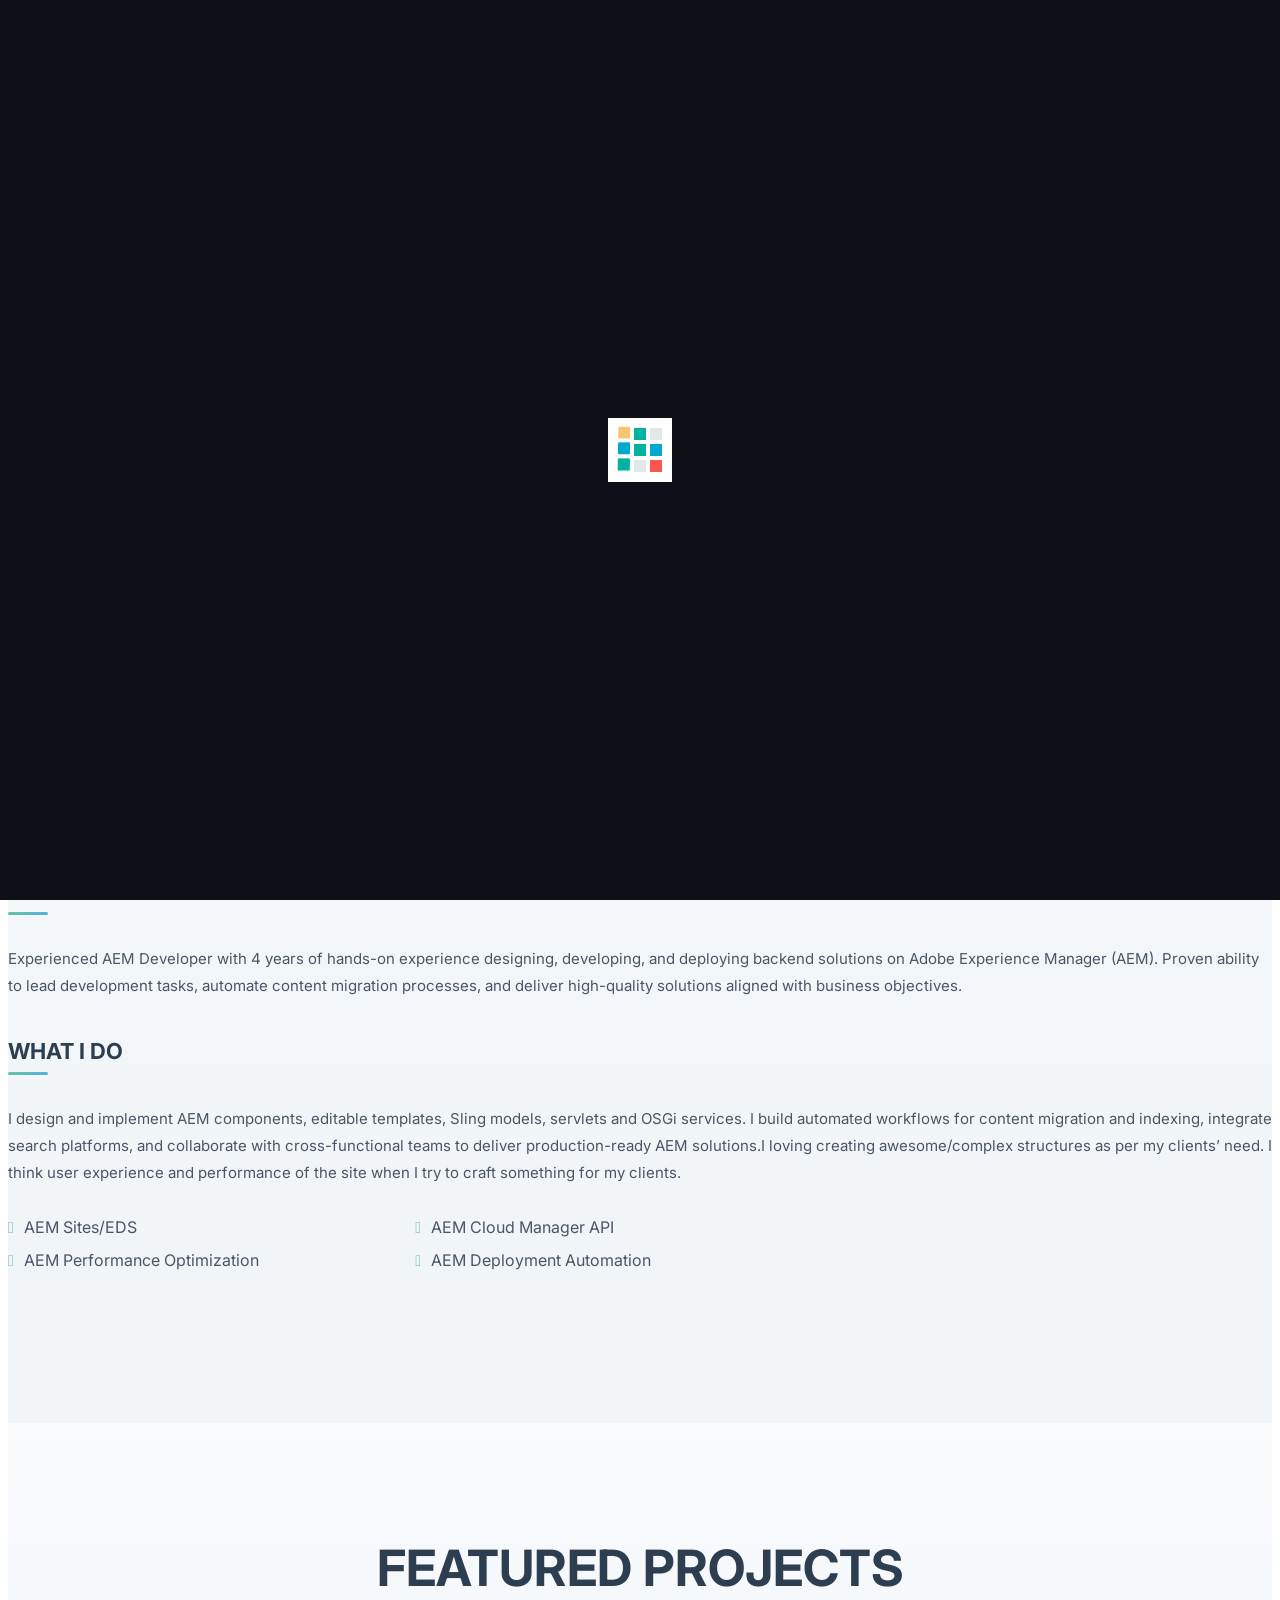
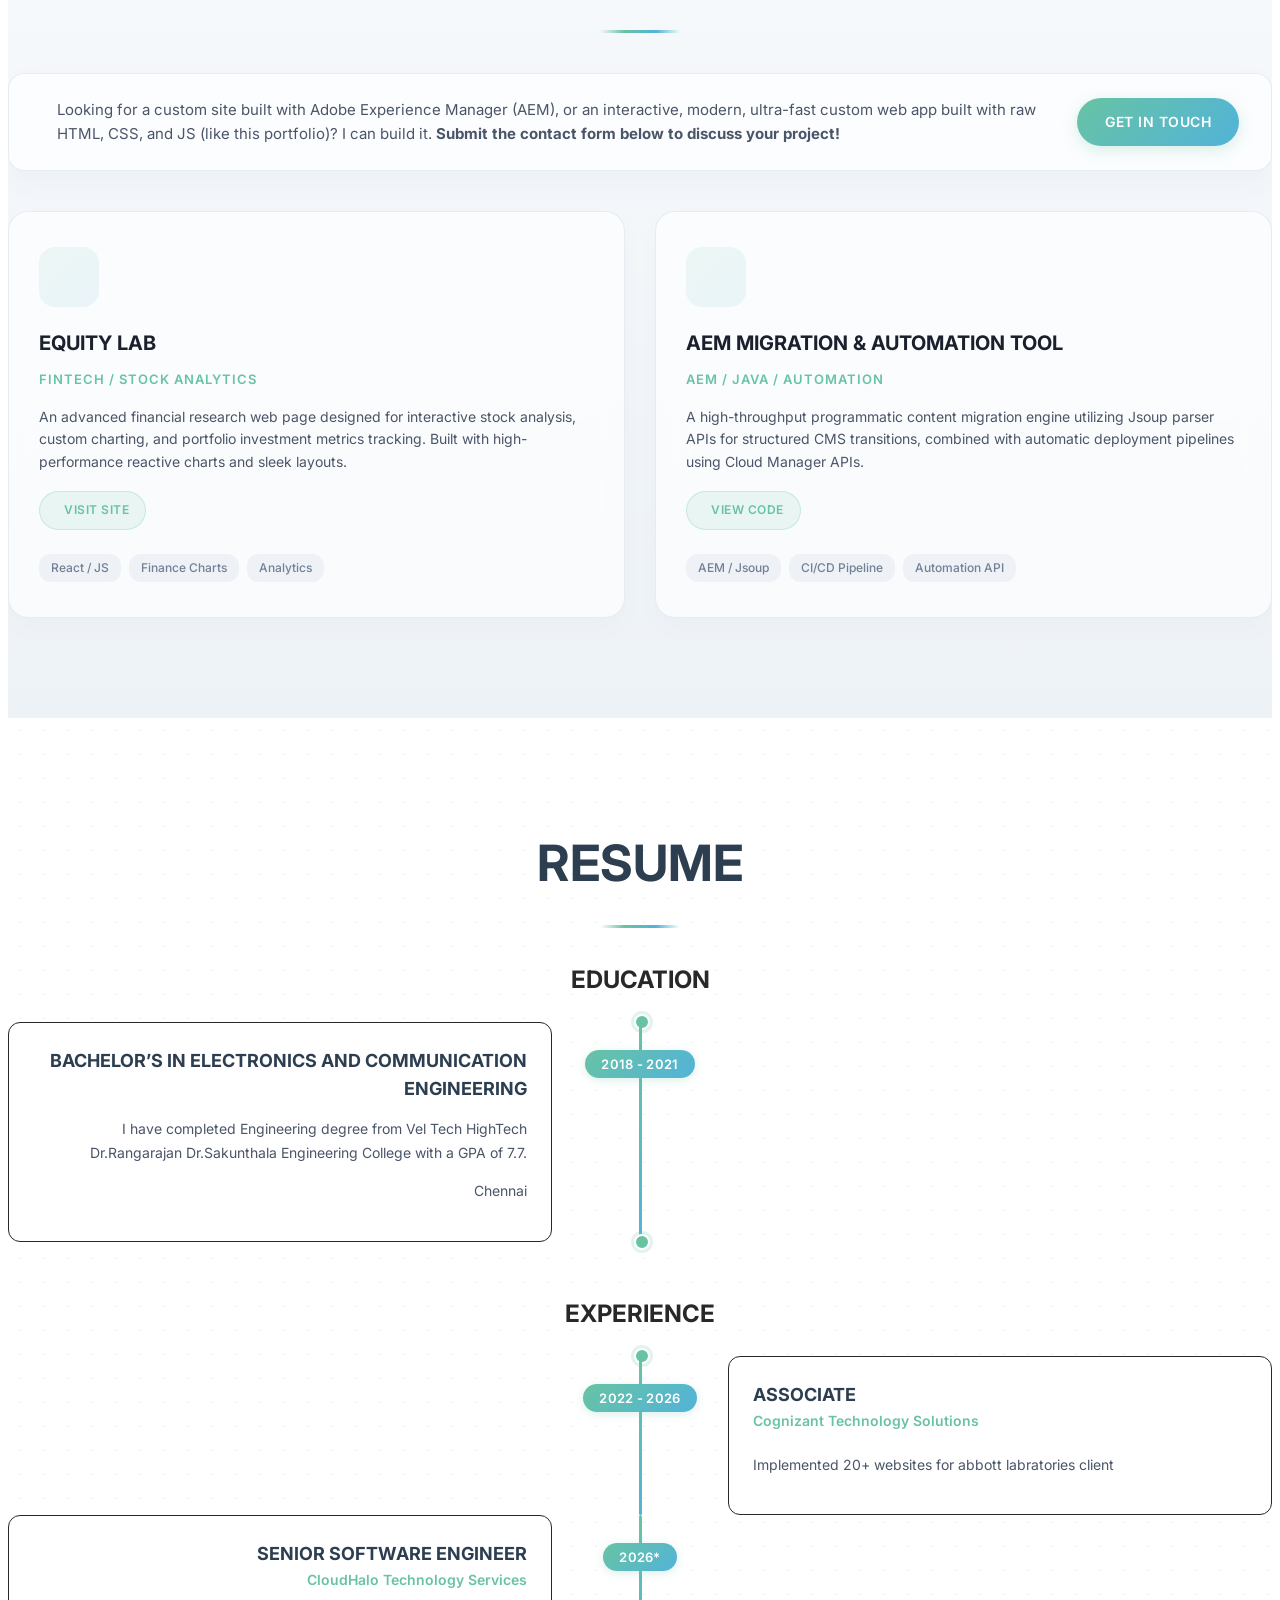
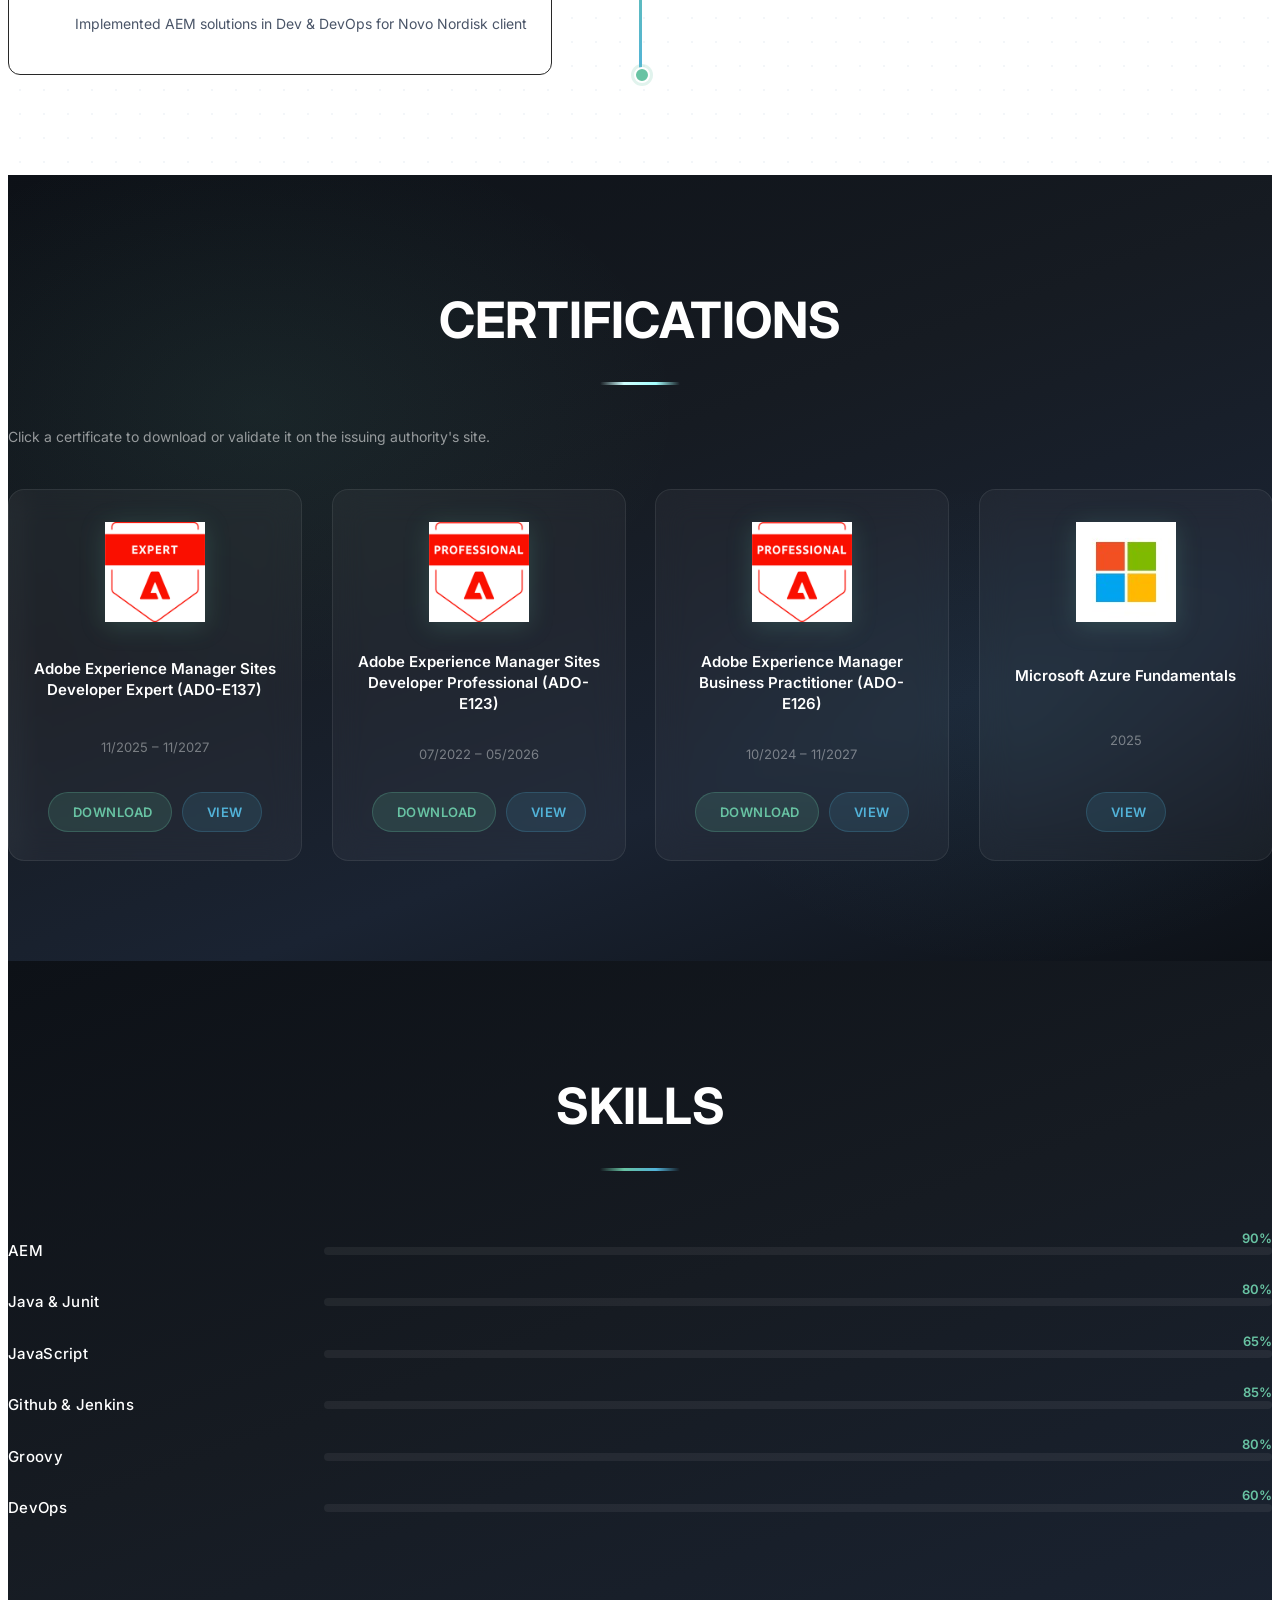
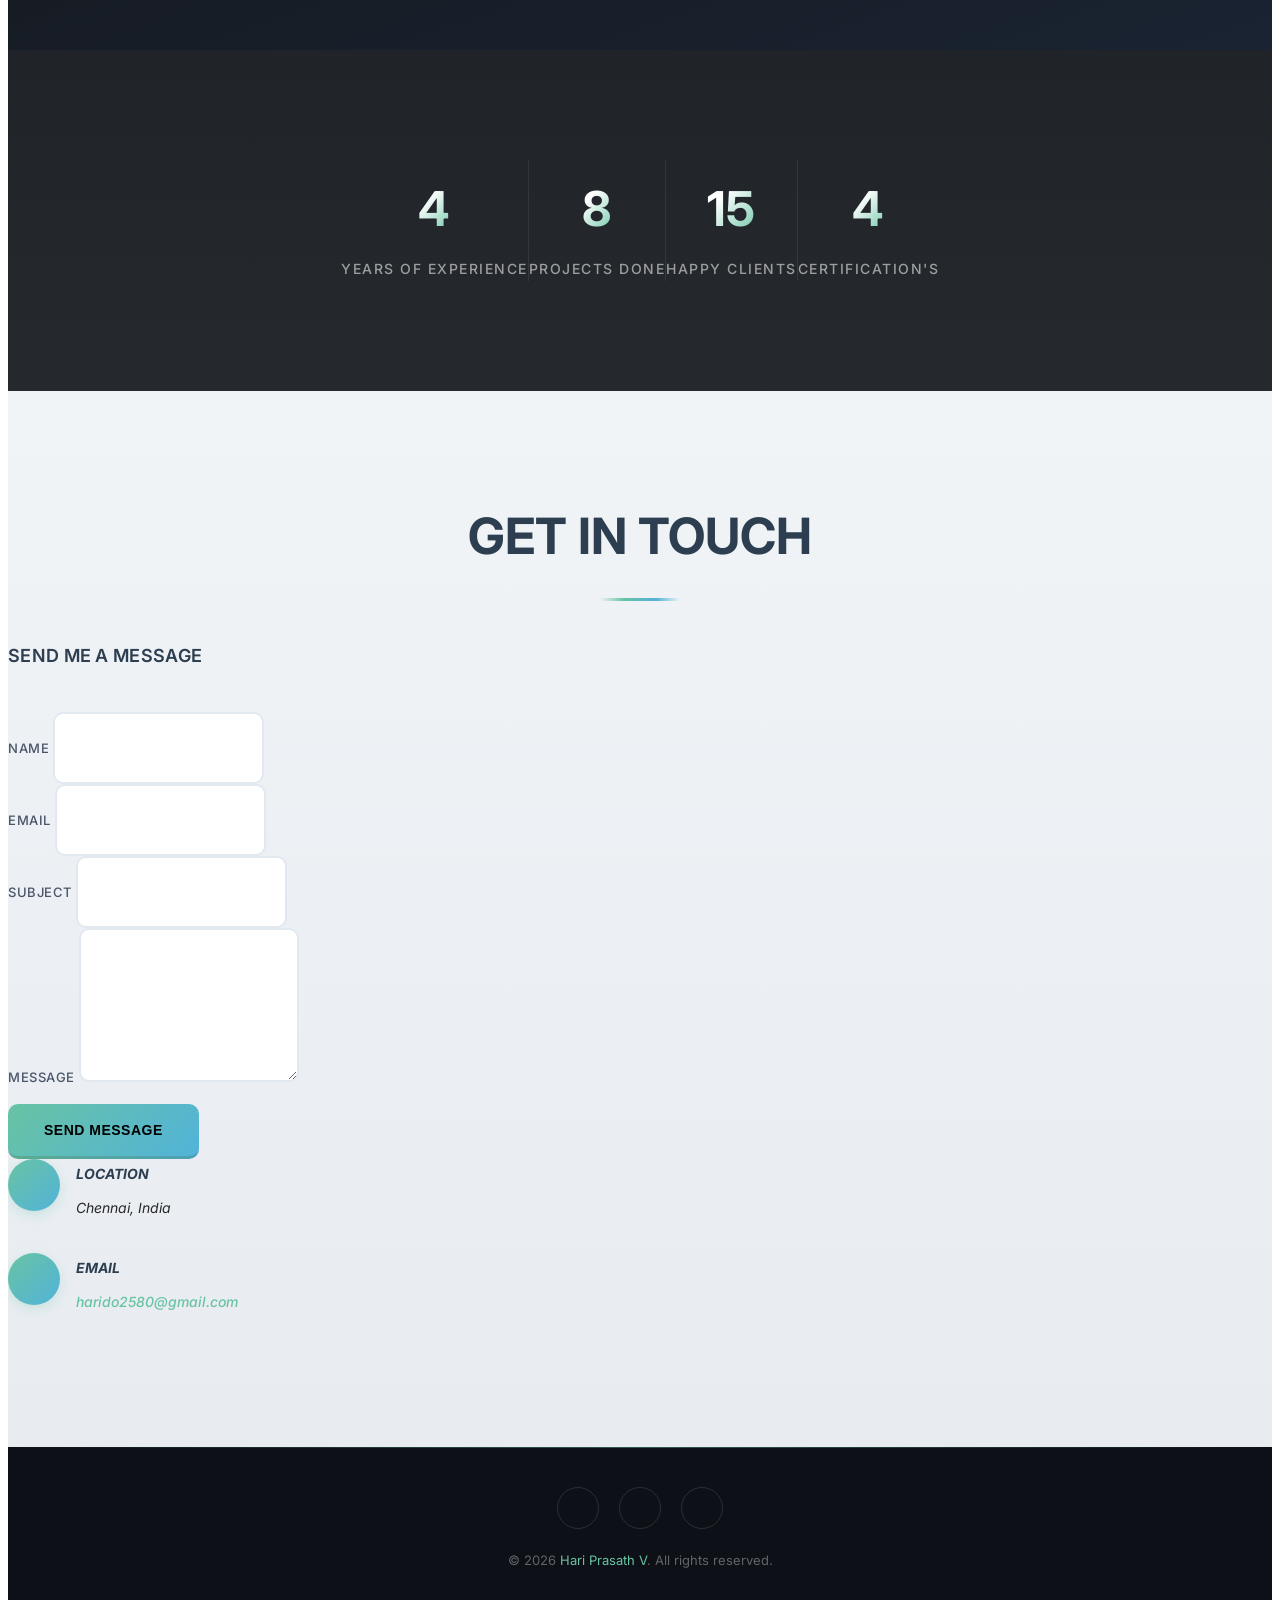
==== commit c677d1a0: "added cool animations" ====
--- a/index.html
+++ b/index.html
@@ -141,6 +141,7 @@
             <ul class="nav navbar-nav navbar-right">
               <li><a href="#home">Home</a></li>
               <li><a href="#about">About</a></li>
+              <li><a href="#projects">Projects</a></li>
               <li><a href="#resume">Resume</a></li>
               <li><a href="#skills">Skills</a></li>
               <li><a href="#contact">Contact</a></li>
@@ -166,9 +167,9 @@
               <ul>
                 <li><strong>Name:</strong> Hari Prasath V</li>
                 <li><strong>Location:</strong> Chennai, India</li>
-                <li><strong>Phone:</strong> 9176189467</li>
                 <li><strong>Email:</strong> harido2580@gmail.com</li>
                 <li><strong>LinkedIn:</strong> <a href="https://linkedin.com/in/hari-prasath-" target="_blank">linkedin.com/in/hari-prasath-</a></li>
+                <li><strong>Instagram:</strong> <a href="https://instagram.com/hari_.do/" target="_blank">instagram.com/hari_.do/</a></li>
               </ul>
             </div>
           </div>
@@ -209,8 +210,86 @@
     </section>
     <!-- End About Section -->
 
+    <!-- Projects Section -->
+    <section id="projects" class="project-section section-padding dot-grid-bg">
+      <div class="container">
+        <h2 class="section-title wow fadeInUp">Featured Projects</h2>
+        
+        <!-- CTA Callout Banner -->
+        <div class="project-cta-banner wow fadeInUp" data-wow-delay="0.1s">
+          <div class="project-cta-content">
+            <i class="fa fa-info-circle"></i>
+            <p>
+              Looking for a custom site built with Adobe Experience Manager (AEM), or an interactive, modern, ultra-fast custom web app built with raw HTML, CSS, and JS (like this portfolio)? I can build it. <strong>Submit the contact form below to discuss your project!</strong>
+            </p>
+          </div>
+          <a href="#contact" class="project-cta-btn">
+            Get In Touch <i class="fa fa-arrow-right"></i>
+          </a>
+        </div>
+
+        <div class="project-cards-grid">
+          <!-- Project Card 1: Equity Lab -->
+          <div class="project-card-wrapper">
+            <div class="project-card" data-tilt>
+              <div class="card-glow"></div>
+              <div class="project-icon-box">
+                <i class="fa fa-line-chart"></i>
+              </div>
+              <div class="project-info">
+                <h3 class="project-name">Equity Lab</h3>
+                <p class="project-tag">FinTech / Stock Analytics</p>
+                <p class="project-desc">
+                  An advanced financial research web page designed for interactive stock analysis, custom charting, and portfolio investment metrics tracking. Built with high-performance reactive charts and sleek layouts.
+                </p>
+                <div class="project-actions">
+                  <a href="https://nandheswara.github.io/stock-analysis/index.html" target="_blank" class="project-btn project-btn-primary">
+                    <i class="fa fa-external-link"></i> Visit Site
+                  </a>
+                </div>
+              </div>
+              <div class="project-footer">
+                <span class="project-tech">React / JS</span>
+                <span class="project-tech">Finance Charts</span>
+                <span class="project-tech">Analytics</span>
+              </div>
+            </div>
+          </div>
+
+          <!-- Project Card 2: AEM Migration & Automation Tool -->
+          <div class="project-card-wrapper">
+            <div class="project-card" data-tilt>
+              <div class="card-glow"></div>
+              <div class="project-icon-box">
+                <i class="fa fa-cogs"></i>
+              </div>
+              <div class="project-info">
+                <h3 class="project-name">AEM Migration & Automation Tool</h3>
+                <p class="project-tag">AEM / Java / Automation</p>
+                <p class="project-desc">
+                  A high-throughput programmatic content migration engine utilizing Jsoup parser APIs for structured CMS transitions, combined with automatic deployment pipelines using Cloud Manager APIs.
+                </p>
+                <div class="project-actions">
+                  <a href="https://github.com/HariDoo/Carry_Bag_AEM_Project" target="_blank" class="project-btn project-btn-primary">
+                    <i class="fa fa-github"></i> View Code
+                  </a>
+                </div>
+              </div>
+              <div class="project-footer">
+                <span class="project-tech">AEM / Jsoup</span>
+                <span class="project-tech">CI/CD Pipeline</span>
+                <span class="project-tech">Automation API</span>
+              </div>
+            </div>
+          </div>
+        </div>
+
+      </div>
+    </section>
+    <!-- End Projects Section -->
+
     <!-- Resume Section -->
-    <section id="resume" class="resume-section section-padding">
+    <section id="resume" class="resume-section section-padding dot-grid-bg">
       <div class="container">
         <h2 class="section-title wow fadeInUp">Resume</h2>
         <div class="row">
@@ -442,48 +521,7 @@
           </div>
         </div>
 
-        <div class="skill-chart text-center" style="margin-top:30px;">
-          <h3>More skills</h3>
-        </div>
-
-        <div class="row more-skill text-center">
-          <div class="col-xs-12 col-sm-4 col-md-2">
-            <div class="chart" data-percent="80" data-color="e74c3c">
-              <span class="percent"></span>
-              <div class="chart-text"><span>Leadership</span></div>
-            </div>
-          </div>
-          <div class="col-xs-12 col-sm-4 col-md-2">
-            <div class="chart" data-percent="80" data-color="2ecc71">
-              <span class="percent"></span>
-              <div class="chart-text"><span>Creativity</span></div>
-            </div>
-          </div>
-          <div class="col-xs-12 col-sm-4 col-md-2">
-            <div class="chart" data-percent="70" data-color="3498db">
-              <span class="percent"></span>
-              <div class="chart-text"><span>Management</span></div>
-            </div>
-          </div>
-          <div class="col-xs-12 col-sm-4 col-md-2">
-            <div class="chart" data-percent="75" data-color="f1c40f">
-              <span class="percent"></span>
-              <div class="chart-text"><span>Collaboration</span></div>
-            </div>
-          </div>
-          <div class="col-xs-12 col-sm-4 col-md-2">
-            <div class="chart" data-percent="85" data-color="9b59b6">
-              <span class="percent"></span>
-              <div class="chart-text"><span>Problem Solving</span></div>
-            </div>
-          </div>
-          <div class="col-xs-12 col-sm-4 col-md-2">
-            <div class="chart" data-percent="80" data-color="2ecc71">
-              <span class="percent"></span>
-              <div class="chart-text"><span>Automation</span></div>
-            </div>
-          </div>
-        </div>
+
       </div>
       <!-- /.container -->
     </section>
@@ -655,7 +693,6 @@
     <script src="assets/js/jquery.sticky.js"></script>
     <script src="assets/js/wow.min.js"></script>
     <script src="assets/js/jquery.inview.min.js"></script>
-    <script src="assets/js/jquery.easypiechart.js"></script>
     <script src="assets/js/jquery.magnific-popup.min.js"></script>
     <script src="assets/js/scripts.js?v=3"></script>
     <script>
@@ -666,5 +703,6 @@
     </script>
     <script src="assets/js/cursor-particles.js"></script>
     <script src="assets/js/cert-cards.js"></script>
+    <script src="assets/js/dot-grid-particles.js"></script>
   </body>
 </html>
--- a/assets/css/theme-enhancements.css
+++ b/assets/css/theme-enhancements.css
@@ -811,3 +811,272 @@
     display: block;
   }
 }
+
+/* ================================================================
+   PROJECTS SECTION — Frosted glassmorphic cards, modern CTA
+   ================================================================ */
+.project-section {
+  background: linear-gradient(180deg, #f8fafc 0%, #edf2f7 100%);
+  padding: 120px 0 100px;
+  position: relative;
+  overflow: hidden;
+}
+
+.project-cta-banner {
+  background: rgba(255, 255, 255, 0.7);
+  backdrop-filter: blur(12px);
+  -webkit-backdrop-filter: blur(12px);
+  border: 1px solid rgba(226, 232, 240, 0.8);
+  border-radius: 16px;
+  padding: 24px 32px;
+  display: flex;
+  justify-content: space-between;
+  align-items: center;
+  box-shadow: 0 10px 30px rgba(0, 0, 0, 0.03);
+  margin-bottom: 40px;
+  gap: 20px;
+}
+
+@media (max-width: 768px) {
+  .project-cta-banner {
+    flex-direction: column;
+    text-align: center;
+    padding: 24px;
+  }
+}
+
+.project-cta-content {
+  display: flex;
+  align-items: center;
+  gap: 16px;
+  text-align: left;
+}
+
+.project-cta-content i {
+  font-size: 28px;
+  color: #68c3a3;
+}
+
+.project-cta-content p {
+  margin: 0;
+  font-size: 15px;
+  color: #4a5568;
+  line-height: 1.6;
+}
+
+.project-cta-btn {
+  background: linear-gradient(135deg, #68c3a3, #52b3d9);
+  color: #ffffff !important;
+  font-weight: 600;
+  font-size: 14px;
+  padding: 12px 28px;
+  border-radius: 30px;
+  text-transform: uppercase;
+  letter-spacing: 0.5px;
+  transition: all 0.3s ease;
+  box-shadow: 0 4px 15px rgba(104, 195, 163, 0.25);
+  white-space: nowrap;
+}
+
+.project-cta-btn:hover {
+  transform: translateY(-2px);
+  box-shadow: 0 6px 20px rgba(104, 195, 163, 0.35);
+  text-decoration: none;
+}
+
+.project-cards-grid {
+  display: grid;
+  grid-template-columns: repeat(2, 1fr);
+  gap: 30px;
+  margin-top: 40px;
+  position: relative;
+  z-index: 2;
+}
+
+@media (max-width: 768px) {
+  .project-cards-grid {
+    grid-template-columns: 1fr;
+    gap: 20px;
+  }
+}
+
+/* Individual Card Wrapper */
+.project-card-wrapper {
+  perspective: 1000px;
+  opacity: 1;
+  transform: translateY(0);
+}
+
+.project-card {
+  background: rgba(255, 255, 255, 0.65);
+  backdrop-filter: blur(16px);
+  -webkit-backdrop-filter: blur(16px);
+  border: 1px solid rgba(226, 232, 240, 0.8);
+  border-radius: 20px;
+  padding: 35px 30px;
+  min-height: 320px;
+  display: flex;
+  flex-direction: column;
+  justify-content: space-between;
+  transform-style: preserve-3d;
+  transition: transform 0.4s cubic-bezier(0.23, 1, 0.32, 1),
+              box-shadow 0.4s ease,
+              border-color 0.4s ease;
+  will-change: transform;
+  position: relative;
+  overflow: hidden;
+  box-shadow: 0 10px 30px rgba(0, 0, 0, 0.02);
+}
+
+.project-card:hover {
+  border-color: rgba(104, 195, 163, 0.3);
+  box-shadow: 0 20px 40px rgba(104, 195, 163, 0.08), 0 5px 15px rgba(82, 179, 217, 0.05);
+}
+
+.project-card .card-glow {
+  position: absolute;
+  width: 300px;
+  height: 300px;
+  border-radius: 50%;
+  background: radial-gradient(
+    circle,
+    rgba(104, 195, 163, 0.08) 0%,
+    transparent 70%
+  );
+  pointer-events: none;
+  opacity: 0;
+  transition: opacity 0.3s ease;
+  transform: translate(-50%, -50%);
+  z-index: 0;
+}
+
+.project-card:hover .card-glow {
+  opacity: 1;
+}
+
+.project-icon-box {
+  width: 60px;
+  height: 60px;
+  border-radius: 16px;
+  background: linear-gradient(135deg, rgba(104, 195, 163, 0.1), rgba(82, 179, 217, 0.1));
+  display: flex;
+  align-items: center;
+  justify-content: center;
+  margin-bottom: 24px;
+  transition: transform 0.3s ease;
+  transform: translateZ(20px);
+}
+
+.project-card:hover .project-icon-box {
+  transform: translateZ(30px) scale(1.05);
+}
+
+.project-icon-box i {
+  font-size: 24px;
+  background: linear-gradient(135deg, #68c3a3, #52b3d9);
+  -webkit-background-clip: text;
+  -webkit-text-fill-color: transparent;
+  background-clip: text;
+}
+
+.project-info {
+  text-align: left;
+  transform: translateZ(10px);
+}
+
+.project-name {
+  font-size: 20px;
+  font-weight: 700;
+  color: #1a202c;
+  margin: 0 0 6px 0;
+}
+
+.project-tag {
+  font-size: 13px;
+  font-weight: 600;
+  color: #68c3a3;
+  text-transform: uppercase;
+  letter-spacing: 1px;
+  margin-bottom: 16px;
+}
+
+.project-desc {
+  font-size: 14px;
+  color: #4a5568;
+  line-height: 1.6;
+  margin: 0;
+}
+
+.project-footer {
+  display: flex;
+  gap: 8px;
+  margin-top: 24px;
+  flex-wrap: wrap;
+  transform: translateZ(15px);
+}
+
+.project-tech {
+  font-size: 12px;
+  font-weight: 500;
+  color: #718096;
+  background: rgba(226, 232, 240, 0.5);
+  padding: 4px 12px;
+  border-radius: 12px;
+}
+
+.project-actions {
+  display: flex;
+  gap: 12px;
+  margin-top: 18px;
+  transform: translateZ(20px);
+}
+
+.project-btn {
+  display: inline-flex;
+  align-items: center;
+  gap: 8px;
+  font-size: 12px;
+  font-weight: 600;
+  text-transform: uppercase;
+  letter-spacing: 0.5px;
+  text-decoration: none !important;
+  padding: 8px 16px;
+  border-radius: 20px;
+  transition: all 0.3s cubic-bezier(0.23, 1, 0.32, 1);
+}
+
+.project-btn-primary {
+  background: rgba(104, 195, 163, 0.12);
+  color: #68c3a3;
+  border: 1px solid rgba(104, 195, 163, 0.25) !important;
+}
+
+.project-btn-primary:hover {
+  background: rgba(104, 195, 163, 0.22);
+  color: #7dd8b7;
+  border-color: rgba(104, 195, 163, 0.5) !important;
+  transform: translateY(-2px);
+  box-shadow: 0 4px 12px rgba(104, 195, 163, 0.2);
+}
+
+/* ── DOT GRID INTERACTIVE BACKGROUND ── */
+.dot-grid-bg {
+  position: relative;
+}
+
+.dot-grid-bg > .container {
+  position: relative;
+  z-index: 2;
+}
+
+.dot-grid-canvas {
+  position: absolute;
+  top: 0;
+  left: 0;
+  width: 100%;
+  height: 100%;
+  z-index: 1;
+  pointer-events: none;
+}
+
+
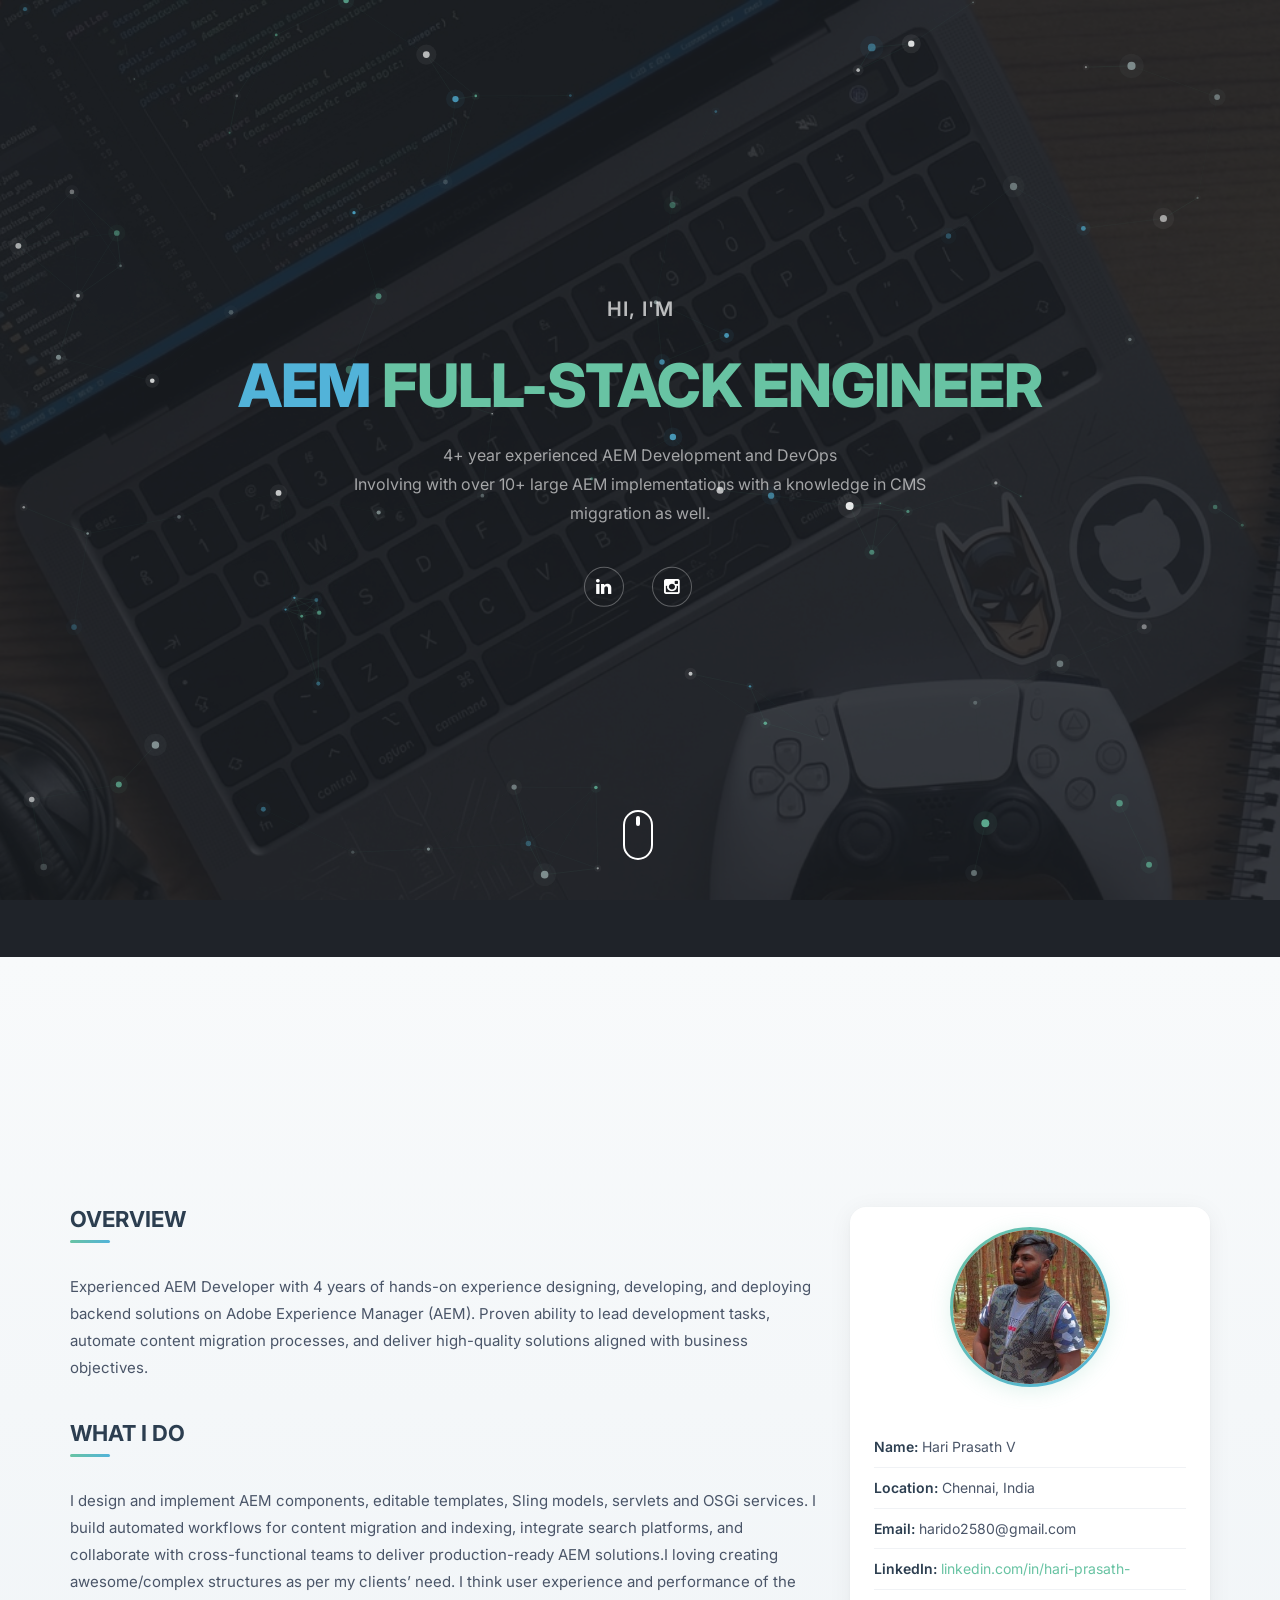
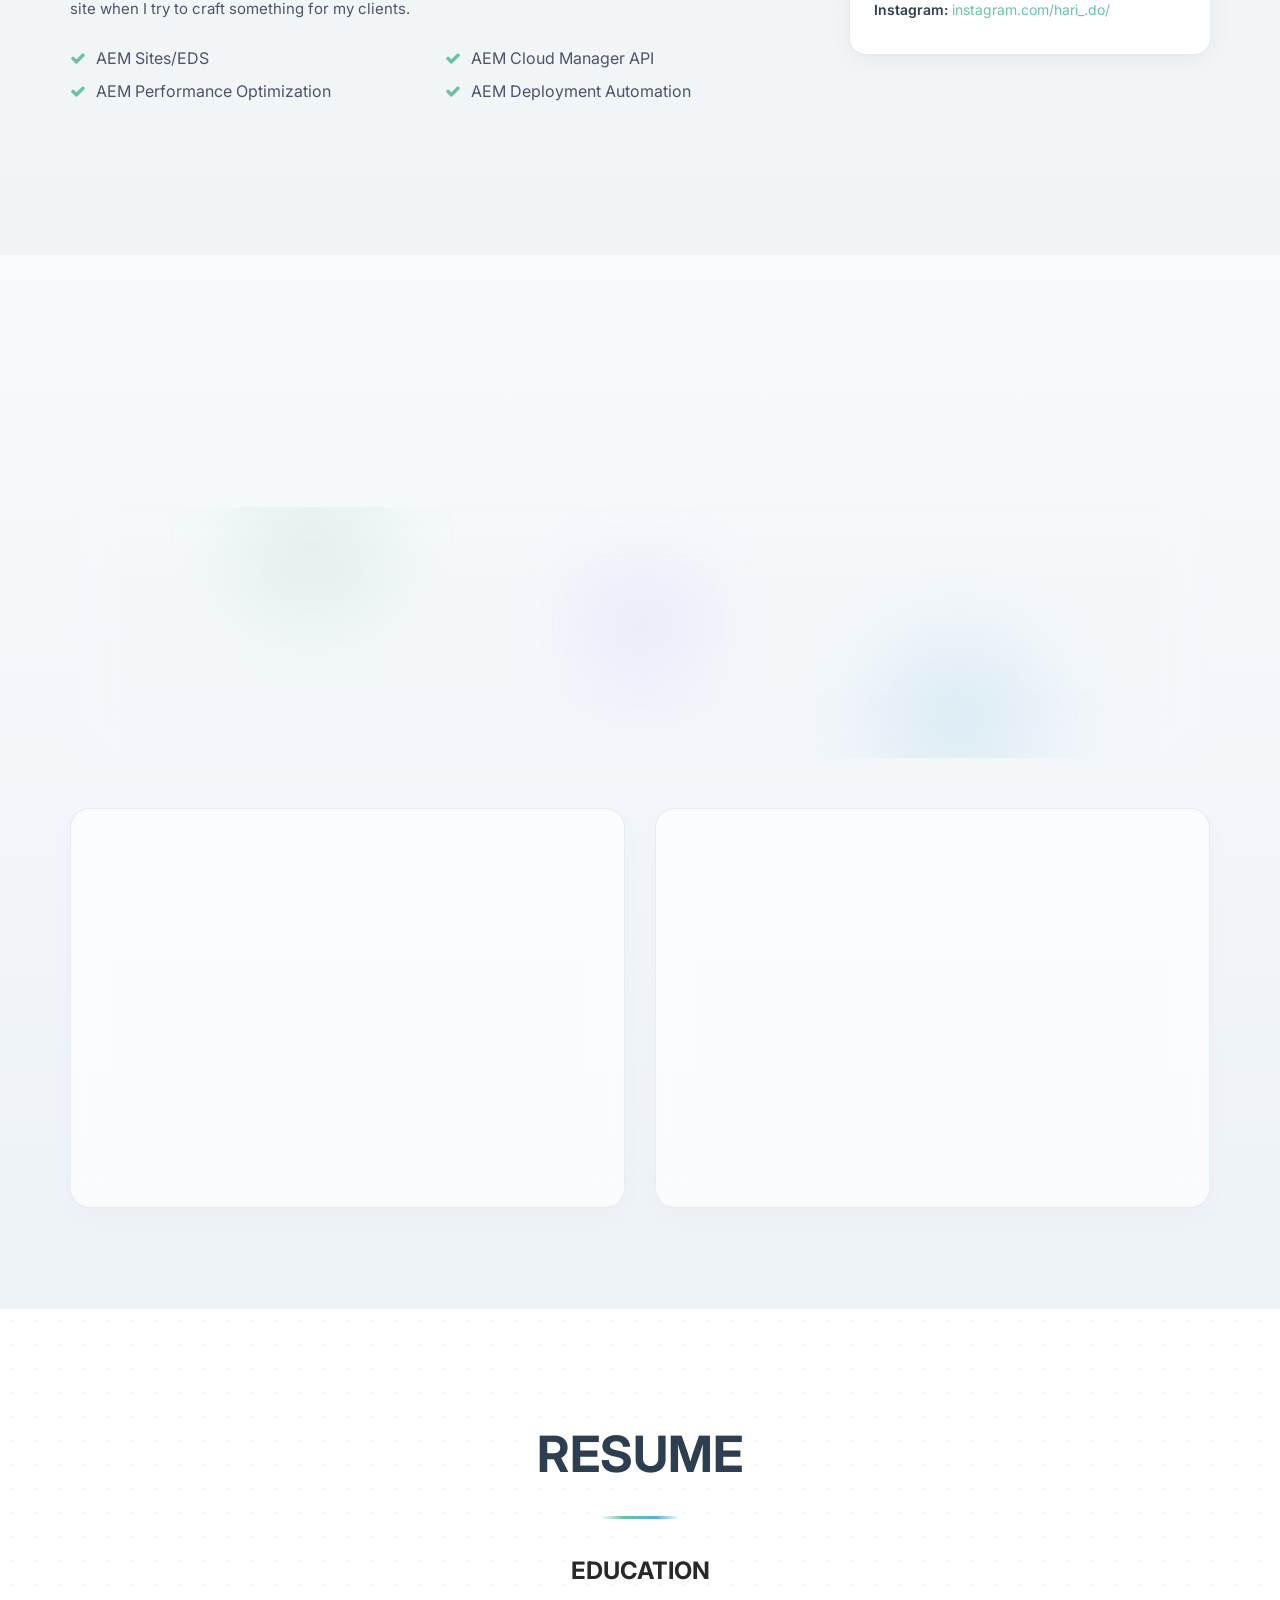
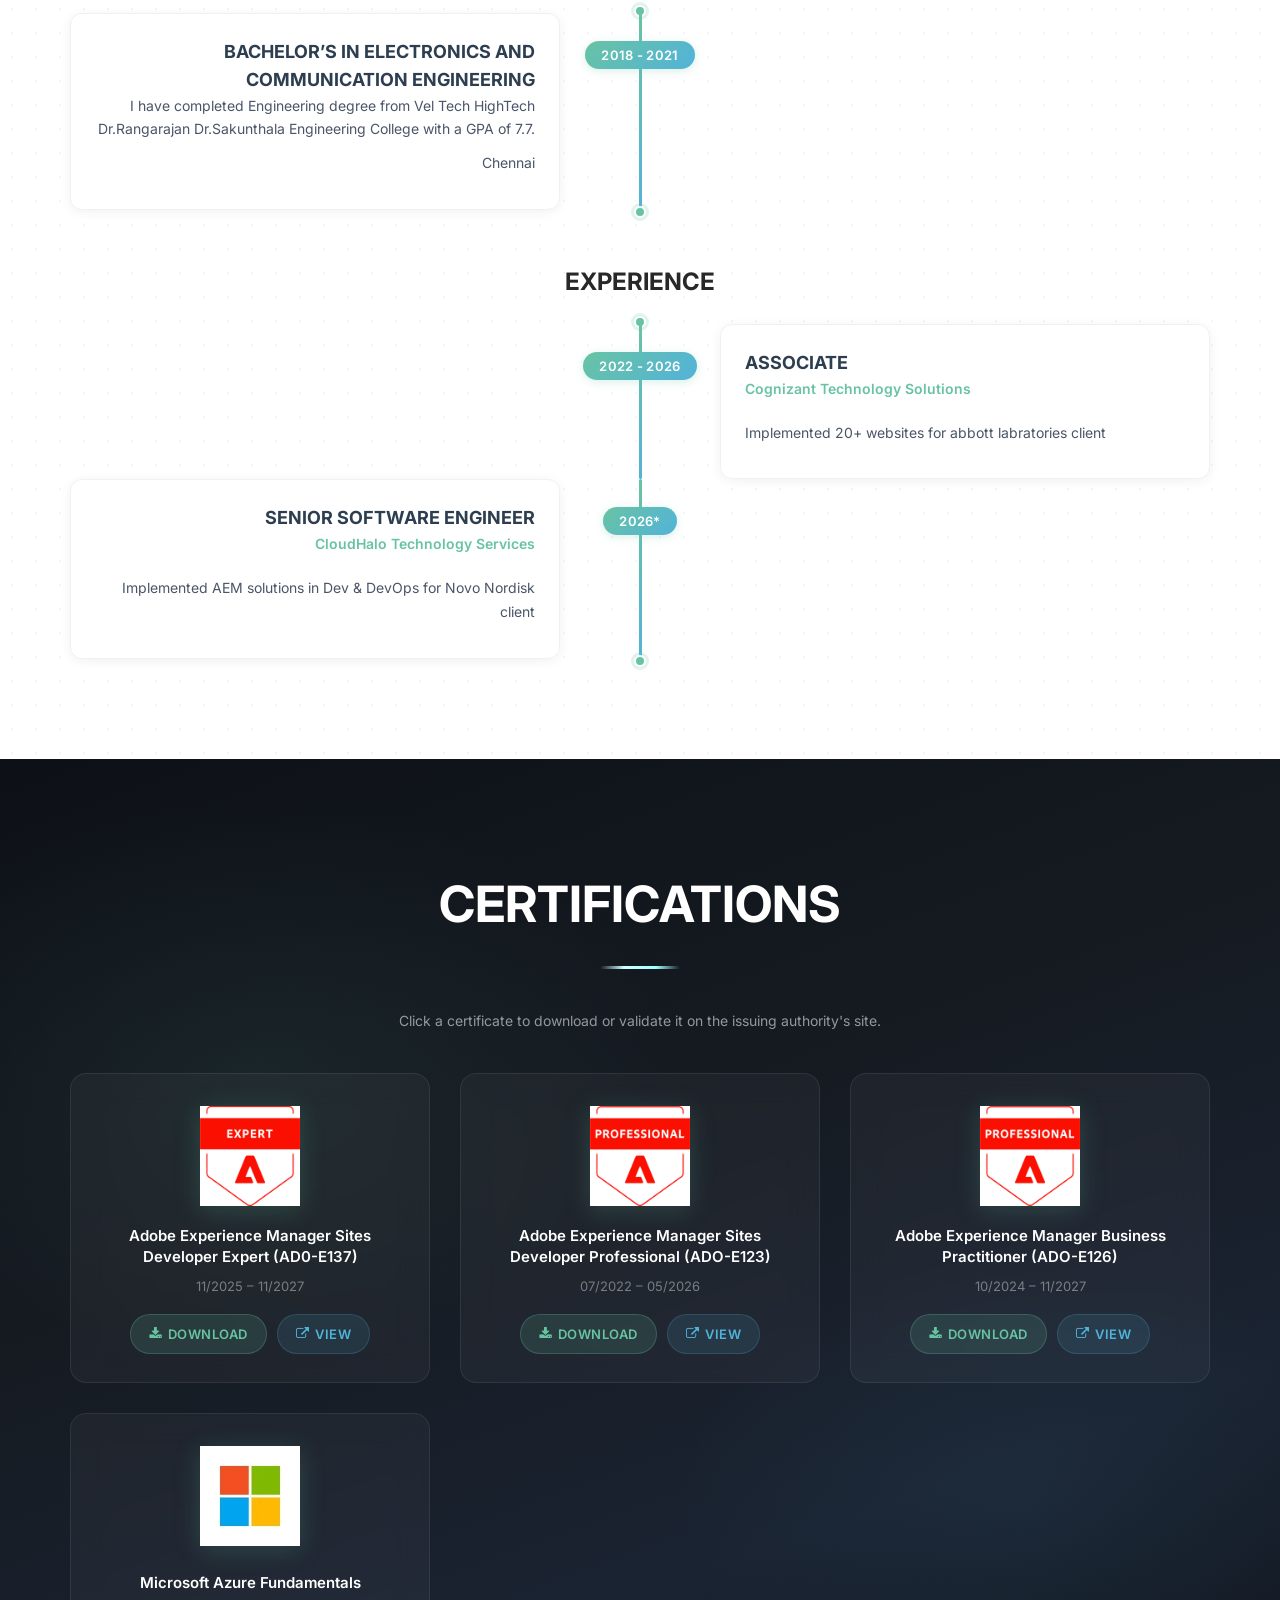
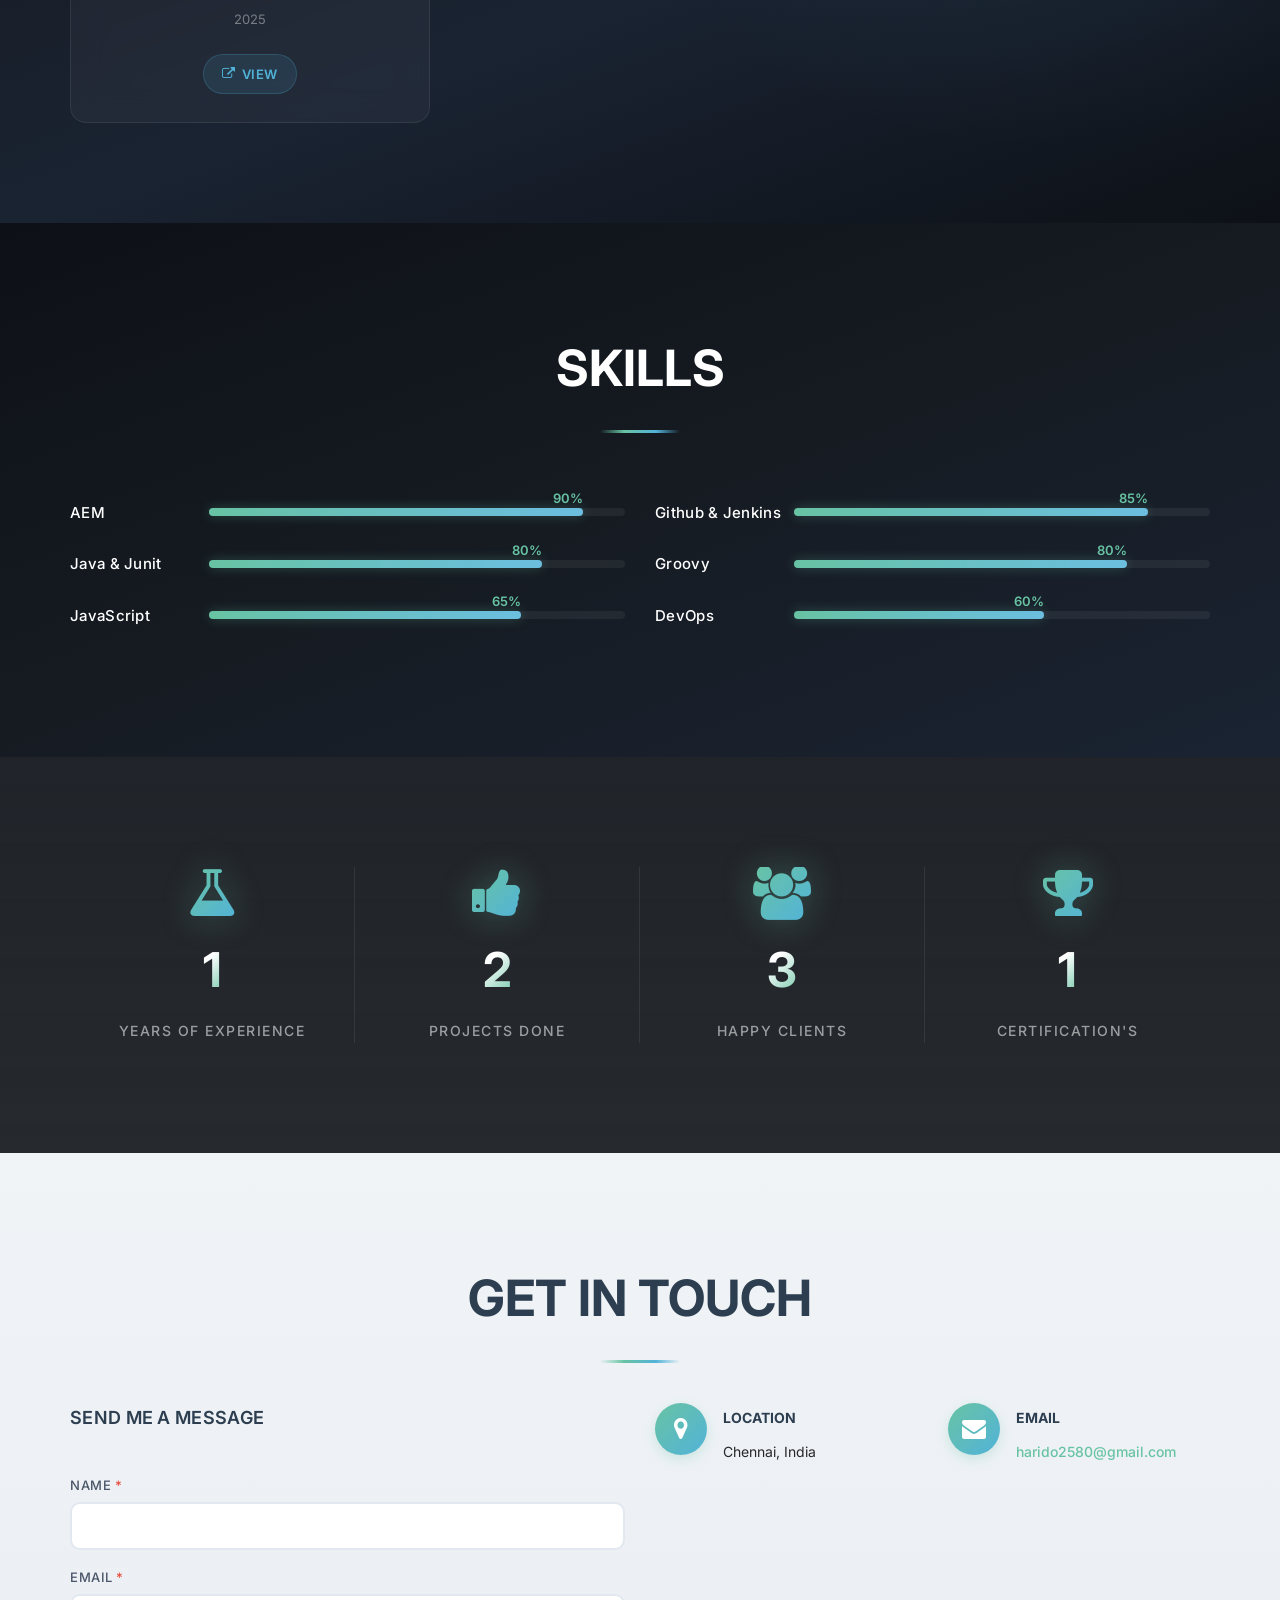
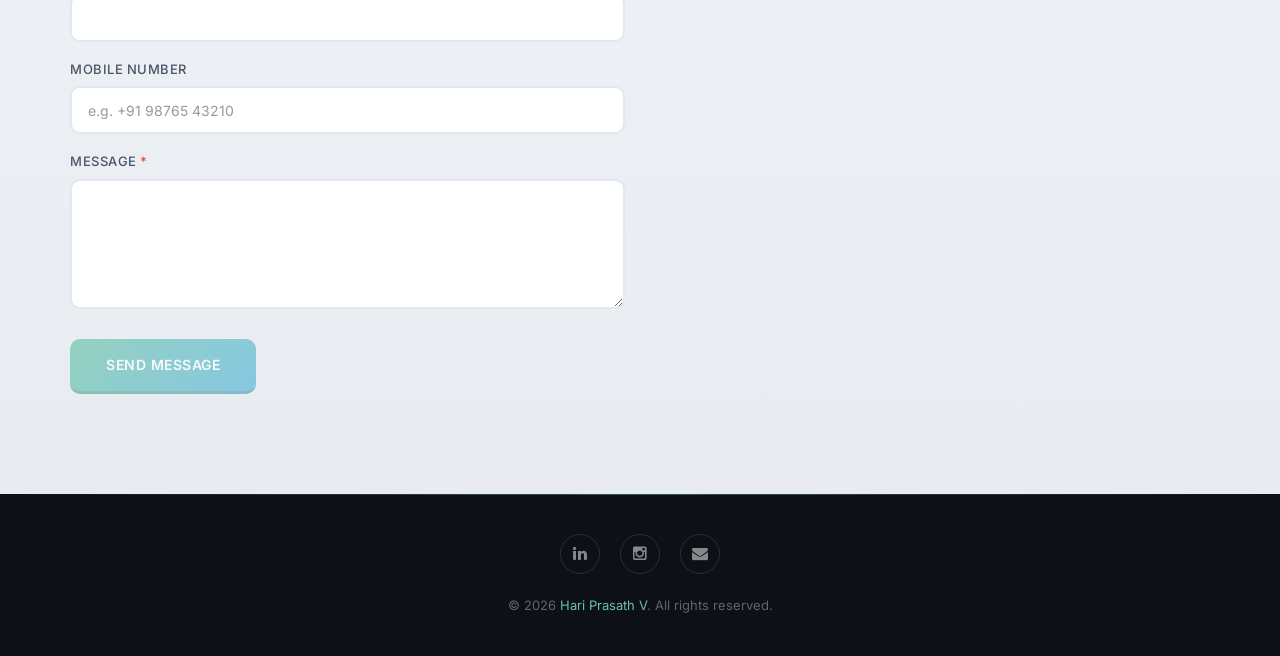
==== commit 5949fdd4: "formated and enhanced code." ====
--- a/index.html
+++ b/index.html
@@ -1,4 +1,4 @@
-<!DOCTYPE html>
+<!doctype html>
 <html lang="en">
   <head>
     <meta charset="UTF-8" />
@@ -12,7 +12,6 @@
       content="onepage, resume, CV HTML template, personal Vcard, html resume, free resume template, free HTML template, free bootstrap template, personal portfolio, free html portfolio"
     />
     <meta name="author" content="http://trendytheme.net/" />
-      
 
     <title>Hari Prasath V - AEM Developer</title>
 
@@ -49,7 +48,10 @@
       <script src="https://oss.maxcdn.com/libs/respond.js/1.4.2/respond.min.js"></script>
     <![endif]-->
 
-    <link rel="shortcut icon" href="assets/images/ico/icons8-batman-ios-17-glyph-32.png" />
+    <link
+      rel="shortcut icon"
+      href="assets/images/ico/icons8-batman-ios-17-glyph-32.png"
+    />
     <link
       rel="apple-touch-icon-precomposed"
       sizes="144x144"
@@ -88,12 +90,13 @@
       data-stellar-vertical-offset="50"
       data-stellar-background-ratio="0.2"
     >
-      <div class="intro" style="z-index:2;">
+      <div class="intro" style="z-index: 2">
         <div class="intro-sub">Hi, I'm</div>
         <h1>AEM <span>Full-Stack Engineer</span></h1>
         <p>
           4+ year experienced AEM Development and DevOps<br />
-          Involving with over 10+ large AEM implementations with a knowledge in CMS miggration as well.
+          Involving with over 10+ large AEM implementations with a knowledge in
+          CMS miggration as well.
         </p>
 
         <div class="social-icons">
@@ -113,7 +116,7 @@
         <!-- /.social-icons -->
       </div>
 
-      <div class="mouse-icon" style="z-index:2;">
+      <div class="mouse-icon" style="z-index: 2">
         <div class="wheel"></div>
       </div>
     </section>
@@ -168,8 +171,20 @@
                 <li><strong>Name:</strong> Hari Prasath V</li>
                 <li><strong>Location:</strong> Chennai, India</li>
                 <li><strong>Email:</strong> harido2580@gmail.com</li>
-                <li><strong>LinkedIn:</strong> <a href="https://linkedin.com/in/hari-prasath-" target="_blank">linkedin.com/in/hari-prasath-</a></li>
-                <li><strong>Instagram:</strong> <a href="https://instagram.com/hari_.do/" target="_blank">instagram.com/hari_.do/</a></li>
+                <li>
+                  <strong>LinkedIn:</strong>
+                  <a
+                    href="https://linkedin.com/in/hari-prasath-"
+                    target="_blank"
+                    >linkedin.com/in/hari-prasath-</a
+                  >
+                </li>
+                <li>
+                  <strong>Instagram:</strong>
+                  <a href="https://instagram.com/hari_.do/" target="_blank"
+                    >instagram.com/hari_.do/</a
+                  >
+                </li>
               </ul>
             </div>
           </div>
@@ -179,20 +194,25 @@
             <div class="short-info wow fadeInUp">
               <h3>Overview</h3>
               <p>
-                Experienced AEM Developer with 4 years of hands-on experience designing,
-                developing, and deploying backend solutions on Adobe Experience Manager (AEM).
-                Proven ability to lead development tasks, automate content migration processes,
-                and deliver high-quality solutions aligned with business objectives.
+                Experienced AEM Developer with 4 years of hands-on experience
+                designing, developing, and deploying backend solutions on Adobe
+                Experience Manager (AEM). Proven ability to lead development
+                tasks, automate content migration processes, and deliver
+                high-quality solutions aligned with business objectives.
               </p>
             </div>
 
             <div class="short-info wow fadeInUp">
               <h3>What I Do</h3>
               <p>
-                I design and implement AEM components, editable templates, Sling models,
-                servlets and OSGi services. I build automated workflows for content
-                migration and indexing, integrate search platforms, and collaborate with
-                cross-functional teams to deliver production-ready AEM solutions.I loving creating awesome/complex structures as per my clients’ need. I think user experience and performance of the site when I try to craft something for my clients.
+                I design and implement AEM components, editable templates, Sling
+                models, servlets and OSGi services. I build automated workflows
+                for content migration and indexing, integrate search platforms,
+                and collaborate with cross-functional teams to deliver
+                production-ready AEM solutions.I loving creating awesome/complex
+                structures as per my clients’ need. I think user experience and
+                performance of the site when I try to craft something for my
+                clients.
               </p>
 
               <ul class="list-check">
@@ -214,18 +234,133 @@
     <section id="projects" class="project-section section-padding dot-grid-bg">
       <div class="container">
         <h2 class="section-title wow fadeInUp">Featured Projects</h2>
-        
+
         <!-- CTA Callout Banner -->
         <div class="project-cta-banner wow fadeInUp" data-wow-delay="0.1s">
+          <!-- Animated Background Glows -->
+          <div class="cta-banner-glows">
+            <div class="cta-glow-1"></div>
+            <div class="cta-glow-2"></div>
+            <div class="cta-glow-3"></div>
+          </div>
+
           <div class="project-cta-content">
-            <i class="fa fa-info-circle"></i>
-            <p>
-              Looking for a custom site built with Adobe Experience Manager (AEM), or an interactive, modern, ultra-fast custom web app built with raw HTML, CSS, and JS (like this portfolio)? I can build it. <strong>Submit the contact form below to discuss your project!</strong>
-            </p>
-          </div>
-          <a href="#contact" class="project-cta-btn">
-            Get In Touch <i class="fa fa-arrow-right"></i>
-          </a>
+            <div class="project-cta-icon-wrapper">
+              <i class="fa fa-rocket"></i>
+            </div>
+            <div class="project-cta-text">
+              <!-- Default Question State -->
+              <div class="cta-state-question">
+                <span class="cta-status-badge"
+                  ><span class="badge-dot"></span> Ready for new projects</span
+                >
+                <h4 class="project-cta-title">
+                  Looking for a custom site built with
+                  <span
+                    class="highlight-text option-aem"
+                    data-tip="⚡ Enterprise CMS Solution"
+                    >AEM</span
+                  >
+                  or a simple
+                  <span
+                    class="highlight-text option-html"
+                    data-tip="🚀 Lightweight Web App"
+                    >dynamic one page</span
+                  >
+                  like this for your
+                  <span
+                    class="highlight-text option-biz"
+                    data-tip="💼 Business Growth"
+                    >business</span
+                  >
+                  or
+                  <span
+                    class="highlight-text option-personal"
+                    data-tip="✨ Digital Identity"
+                    >personal branding</span
+                  >?
+                </h4>
+                <p>
+                  Let's build something extraordinary together! Submit the
+                  contact form below to discuss your project.
+                </p>
+              </div>
+
+              <!-- Hover Answer State -->
+              <div class="cta-state-answer">
+                <span class="cta-status-badge success-badge"
+                  ><span class="badge-dot active-dot"></span> Let's do
+                  this!</span
+                >
+                <h4 class="project-cta-title">
+                  <span
+                    class="highlight-text celebrate-highlight option-answer"
+                    data-tip="🎉 Yes, your custom site awaits!"
+                    ><span class="flame-text"
+                      >Let's build something extraordinary together</span
+                    >
+                    as per your requirements</span
+                  >
+                </h4>
+                <p>Submit the contact form below to discuss your project.</p>
+              </div>
+            </div>
+          </div>
+          <div class="project-cta-actions">
+            <a href="#contact" class="project-cta-btn">
+              Get In Touch <i class="fa fa-arrow-right"></i>
+            </a>
+            <div class="share-widget">
+              <button
+                type="button"
+                class="share-btn"
+                id="sharePageBtn"
+                title="Share this portfolio"
+              >
+                <i class="fa fa-share-alt"></i> Share Portfolio
+              </button>
+              <div class="share-dropdown" id="shareDropdown">
+                <a href="#" class="share-opt copy-link-opt" id="copyLinkBtn">
+                  <i class="fa fa-link"></i> Copy Link
+                </a>
+                <a
+                  href="#"
+                  class="share-opt whatsapp-opt"
+                  id="shareWhatsAppBtn"
+                  target="_blank"
+                >
+                  <svg
+                    class="share-svg-icon"
+                    viewBox="0 0 448 512"
+                    fill="currentColor"
+                    width="16"
+                    height="16"
+                  >
+                    <path
+                      d="M380.9 97.1C339 55.1 283.2 32 223.9 32c-122.4 0-222 99.6-222 222 0 39.1 10.2 77.3 29.6 111L0 480l117.7-30.9c32.4 17.7 68.9 27 106.1 27h.1c122.3 0 224.1-99.6 224.1-222 0-59.3-25.2-115-67.1-157zm-157 341.6c-33.2 0-65.7-8.9-94-25.7l-6.7-4-69.8 18.3L72 359.2l-4.4-7c-18.5-29.4-28.2-63.3-28.2-98.2 0-101.7 82.8-184.5 184.6-184.5 49.3 0 95.6 19.2 130.4 54.1 34.8 34.9 56.2 81.2 56.1 130.5 0 101.8-84.9 184.6-186.6 184.6zm101.2-138.2c-5.5-2.8-32.8-16.2-37.9-18-5.1-1.9-8.8-2.8-12.5 2.8-3.7 5.6-14.3 18-17.6 21.8-3.2 3.7-6.5 4.2-12 1.4-32.6-16.3-54-29.1-75.5-66-5.7-9.8 5.7-9.1 16.3-30.3 1.8-3.7.9-6.9-.5-9.7-1.4-2.8-12.5-30.1-17.1-41.2-4.5-10.8-9.1-9.3-12.5-9.5-3.2-.2-6.9-.2-10.6-.2-3.7 0-9.7 1.4-14.8 6.9-5.1 5.6-19.4 19-19.4 46.3 0 27.3 19.9 53.7 22.6 57.4 2.8 3.7 39.1 59.7 94.8 83.8 35.2 15.2 49 16.5 66.6 13.9 10.7-1.6 32.8-13.4 37.4-26.4 4.6-13 4.6-24.1 3.2-26.4-1.3-2.5-5-3.9-10.5-6.6z"
+                    />
+                  </svg>
+                  WhatsApp
+                </a>
+                <a
+                  href="#"
+                  class="share-opt linkedin-opt"
+                  id="shareLinkedInBtn"
+                  target="_blank"
+                >
+                  <i class="fa fa-linkedin"></i> LinkedIn
+                </a>
+                <a
+                  href="#"
+                  class="share-opt twitter-opt"
+                  id="shareTwitterBtn"
+                  target="_blank"
+                >
+                  <i class="fa fa-twitter"></i> X (Twitter)
+                </a>
+              </div>
+            </div>
+          </div>
         </div>
 
         <div class="project-cards-grid">
@@ -240,10 +375,17 @@
                 <h3 class="project-name">Equity Lab</h3>
                 <p class="project-tag">FinTech / Stock Analytics</p>
                 <p class="project-desc">
-                  An advanced financial research web page designed for interactive stock analysis, custom charting, and portfolio investment metrics tracking. Built with high-performance reactive charts and sleek layouts.
+                  An advanced financial research web page designed for
+                  interactive stock analysis, custom charting, and portfolio
+                  investment metrics tracking. Built with high-performance
+                  reactive charts and sleek layouts.
                 </p>
                 <div class="project-actions">
-                  <a href="https://nandheswara.github.io/stock-analysis/index.html" target="_blank" class="project-btn project-btn-primary">
+                  <a
+                    href="https://nandheswara.github.io/stock-analysis/index.html"
+                    target="_blank"
+                    class="project-btn project-btn-primary"
+                  >
                     <i class="fa fa-external-link"></i> Visit Site
                   </a>
                 </div>
@@ -267,10 +409,17 @@
                 <h3 class="project-name">AEM Migration & Automation Tool</h3>
                 <p class="project-tag">AEM / Java / Automation</p>
                 <p class="project-desc">
-                  A high-throughput programmatic content migration engine utilizing Jsoup parser APIs for structured CMS transitions, combined with automatic deployment pipelines using Cloud Manager APIs.
+                  A high-throughput programmatic content migration engine
+                  utilizing Jsoup parser APIs for structured CMS transitions,
+                  combined with automatic deployment pipelines using Cloud
+                  Manager APIs.
                 </p>
                 <div class="project-actions">
-                  <a href="https://github.com/HariDoo/Carry_Bag_AEM_Project" target="_blank" class="project-btn project-btn-primary">
+                  <a
+                    href="https://github.com/HariDoo/Carry_Bag_AEM_Project"
+                    target="_blank"
+                    class="project-btn project-btn-primary"
+                  >
                     <i class="fa fa-github"></i> View Code
                   </a>
                 </div>
@@ -283,7 +432,6 @@
             </div>
           </div>
         </div>
-
       </div>
     </section>
     <!-- End Projects Section -->
@@ -307,11 +455,18 @@
                   <div class="timeline-panel wow fadeInUp">
                     <div class="timeline-content">
                       <div class="timeline-heading">
-                        <h3>Bachelor’s in Electronics and Communication Engineering</h3>
+                        <h3>
+                          Bachelor’s in Electronics and Communication
+                          Engineering
+                        </h3>
                       </div>
 
                       <div class="timeline-body">
-                        <p>I have completed Engineering degree from Vel Tech HighTech Dr.Rangarajan Dr.Sakunthala Engineering College with a GPA of 7.7.</p>
+                        <p>
+                          I have completed Engineering degree from Vel Tech
+                          HighTech Dr.Rangarajan Dr.Sakunthala Engineering
+                          College with a GPA of 7.7.
+                        </p>
                         <p>Chennai</p>
                       </div>
                     </div>
@@ -342,7 +497,9 @@
                         <span>Cognizant Technology Solutions</span>
                       </div>
                       <div class="timeline-body">
-                        <p>Implemented 20+ websites for abbott labratories client</p>               
+                        <p>
+                          Implemented 20+ websites for abbott labratories client
+                        </p>
                       </div>
                     </div>
                   </div>
@@ -361,7 +518,10 @@
                         <span>CloudHalo Technology Services</span>
                       </div>
                       <div class="timeline-body">
-                        <p>Implemented AEM solutions in Dev & DevOps for Novo Nordisk client</p>               
+                        <p>
+                          Implemented AEM solutions in Dev & DevOps for Novo
+                          Nordisk client
+                        </p>
                       </div>
                     </div>
                   </div>
@@ -381,21 +541,43 @@
       <canvas id="cert-particles-canvas"></canvas>
       <div class="container">
         <h2 class="section-title wow fadeInUp">Certifications</h2>
-        <p class="text-center">Click a certificate to download or validate it on the issuing authority's site.</p>
+        <p class="text-center">
+          Click a certificate to download or validate it on the issuing
+          authority's site.
+        </p>
 
         <div class="cert-cards-grid">
           <!-- Card 1 -->
           <div class="cert-card-wrapper">
             <div class="cert-card" data-tilt>
               <div class="card-glow"></div>
-              <img src="assets/certificates/expert-badge.png" alt="AD0-E137" class="cert-badge">
-              <h5 class="cert-title">Adobe Experience Manager Sites Developer Expert (AD0-E137)</h5>
+              <img
+                src="assets/certificates/expert-badge.png"
+                alt="AD0-E137"
+                class="cert-badge"
+              />
+              <h5 class="cert-title">
+                Adobe Experience Manager Sites Developer Expert (AD0-E137)
+              </h5>
               <p class="cert-date">11/2025 – 11/2027</p>
               <div class="cert-actions">
-                <a href="#" class="cert-btn cert-btn-download" onclick="openImage('assets/certificates/adobecertifiedexpertadobeexperiencemanagersitesdeveloper-20251108.pdf'); return false;">
+                <a
+                  href="#"
+                  class="cert-btn cert-btn-download"
+                  onclick="
+                    openImage(
+                      'assets/certificates/adobecertifiedexpertadobeexperiencemanagersitesdeveloper-20251108.pdf',
+                    );
+                    return false;
+                  "
+                >
                   <i class="fa fa-download"></i> Download
                 </a>
-                <a href="https://certification.adobe.com/credential/verify/05f869da-bd19-11f0-8ca0-42010a400fd3" target="_blank" class="cert-btn cert-btn-view">
+                <a
+                  href="https://certification.adobe.com/credential/verify/05f869da-bd19-11f0-8ca0-42010a400fd3"
+                  target="_blank"
+                  class="cert-btn cert-btn-view"
+                >
                   <i class="fa fa-external-link"></i> View
                 </a>
               </div>
@@ -406,14 +588,33 @@
           <div class="cert-card-wrapper">
             <div class="cert-card" data-tilt>
               <div class="card-glow"></div>
-              <img src="assets/certificates/professional-badge.png" alt="ADO-E123" class="cert-badge">
-              <h5 class="cert-title">Adobe Experience Manager Sites Developer Professional (ADO-E123)</h5>
+              <img
+                src="assets/certificates/professional-badge.png"
+                alt="ADO-E123"
+                class="cert-badge"
+              />
+              <h5 class="cert-title">
+                Adobe Experience Manager Sites Developer Professional (ADO-E123)
+              </h5>
               <p class="cert-date">07/2022 – 05/2026</p>
               <div class="cert-actions">
-                <a href="#" class="cert-btn cert-btn-download" onclick="openImage('assets/certificates/adobecertifiedprofessionaladobeexperiencemanagersitesdeveloper-20220715.pdf'); return false;">
+                <a
+                  href="#"
+                  class="cert-btn cert-btn-download"
+                  onclick="
+                    openImage(
+                      'assets/certificates/adobecertifiedprofessionaladobeexperiencemanagersitesdeveloper-20220715.pdf',
+                    );
+                    return false;
+                  "
+                >
                   <i class="fa fa-download"></i> Download
                 </a>
-                <a href="https://certification.adobe.com/credential/verify/b9e450d4-a8f3-44b2-a4e7-af103e398b40" target="_blank" class="cert-btn cert-btn-view">
+                <a
+                  href="https://certification.adobe.com/credential/verify/b9e450d4-a8f3-44b2-a4e7-af103e398b40"
+                  target="_blank"
+                  class="cert-btn cert-btn-view"
+                >
                   <i class="fa fa-external-link"></i> View
                 </a>
               </div>
@@ -424,14 +625,33 @@
           <div class="cert-card-wrapper">
             <div class="cert-card" data-tilt>
               <div class="card-glow"></div>
-              <img src="assets/certificates/professional-badge.png" alt="ADO-E126" class="cert-badge">
-              <h5 class="cert-title">Adobe Experience Manager Business Practitioner (ADO-E126)</h5>
+              <img
+                src="assets/certificates/professional-badge.png"
+                alt="ADO-E126"
+                class="cert-badge"
+              />
+              <h5 class="cert-title">
+                Adobe Experience Manager Business Practitioner (ADO-E126)
+              </h5>
               <p class="cert-date">10/2024 – 11/2027</p>
               <div class="cert-actions">
-                <a href="#" class="cert-btn cert-btn-download" onclick="openImage('assets/certificates/adobecertifiedprofessionaladobeexperiencemanagerbusinesspractitioner-20241004.pdf'); return false;">
+                <a
+                  href="#"
+                  class="cert-btn cert-btn-download"
+                  onclick="
+                    openImage(
+                      'assets/certificates/adobecertifiedprofessionaladobeexperiencemanagerbusinesspractitioner-20241004.pdf',
+                    );
+                    return false;
+                  "
+                >
                   <i class="fa fa-download"></i> Download
                 </a>
-                <a href="https://certification.adobe.com/credential/verify/aa346db1-6a1b-4198-be83-8be9525703e5" target="_blank" class="cert-btn cert-btn-view">
+                <a
+                  href="https://certification.adobe.com/credential/verify/aa346db1-6a1b-4198-be83-8be9525703e5"
+                  target="_blank"
+                  class="cert-btn cert-btn-view"
+                >
                   <i class="fa fa-external-link"></i> View
                 </a>
               </div>
@@ -442,11 +662,19 @@
           <div class="cert-card-wrapper">
             <div class="cert-card" data-tilt>
               <div class="card-glow"></div>
-              <img src="assets/certificates/microsoft_logo.jpeg" alt="Microsoft Azure Fundamentals" class="cert-badge">
+              <img
+                src="assets/certificates/microsoft_logo.jpeg"
+                alt="Microsoft Azure Fundamentals"
+                class="cert-badge"
+              />
               <h5 class="cert-title">Microsoft Azure Fundamentals</h5>
               <p class="cert-date">2025</p>
               <div class="cert-actions">
-                <a href="https://www.credly.com/badges/c05cecb8-c29f-46e5-8cc1-df67ef5460ab/linked_in_profile" target="_blank" class="cert-btn cert-btn-view">
+                <a
+                  href="https://www.credly.com/badges/c05cecb8-c29f-46e5-8cc1-df67ef5460ab/linked_in_profile"
+                  target="_blank"
+                  class="cert-btn cert-btn-view"
+                >
                   <i class="fa fa-external-link"></i> View
                 </a>
               </div>
@@ -466,7 +694,13 @@
             <div class="skill-progress">
               <div class="skill-title"><h3>AEM</h3></div>
               <div class="progress">
-                <div class="progress-bar six-sec-ease-in-out" role="progressbar" aria-valuenow="90" aria-valuemin="0" aria-valuemax="100">
+                <div
+                  class="progress-bar six-sec-ease-in-out"
+                  role="progressbar"
+                  aria-valuenow="90"
+                  aria-valuemin="0"
+                  aria-valuemax="100"
+                >
                   <span>90%</span>
                 </div>
               </div>
@@ -475,7 +709,13 @@
             <div class="skill-progress">
               <div class="skill-title"><h3>Java & Junit</h3></div>
               <div class="progress">
-                <div class="progress-bar six-sec-ease-in-out" role="progressbar" aria-valuenow="80" aria-valuemin="0" aria-valuemax="100">
+                <div
+                  class="progress-bar six-sec-ease-in-out"
+                  role="progressbar"
+                  aria-valuenow="80"
+                  aria-valuemin="0"
+                  aria-valuemax="100"
+                >
                   <span>80%</span>
                 </div>
               </div>
@@ -484,7 +724,13 @@
             <div class="skill-progress">
               <div class="skill-title"><h3>JavaScript</h3></div>
               <div class="progress">
-                <div class="progress-bar six-sec-ease-in-out" role="progressbar" aria-valuenow="75" aria-valuemin="0" aria-valuemax="100">
+                <div
+                  class="progress-bar six-sec-ease-in-out"
+                  role="progressbar"
+                  aria-valuenow="75"
+                  aria-valuemin="0"
+                  aria-valuemax="100"
+                >
                   <span>65%</span>
                 </div>
               </div>
@@ -495,7 +741,13 @@
             <div class="skill-progress">
               <div class="skill-title"><h3>Github & Jenkins</h3></div>
               <div class="progress">
-                <div class="progress-bar six-sec-ease-in-out" role="progressbar" aria-valuenow="85" aria-valuemin="0" aria-valuemax="100">
+                <div
+                  class="progress-bar six-sec-ease-in-out"
+                  role="progressbar"
+                  aria-valuenow="85"
+                  aria-valuemin="0"
+                  aria-valuemax="100"
+                >
                   <span>85%</span>
                 </div>
               </div>
@@ -504,7 +756,13 @@
             <div class="skill-progress">
               <div class="skill-title"><h3>Groovy</h3></div>
               <div class="progress">
-                <div class="progress-bar six-sec-ease-in-out" role="progressbar" aria-valuenow="80" aria-valuemin="0" aria-valuemax="100">
+                <div
+                  class="progress-bar six-sec-ease-in-out"
+                  role="progressbar"
+                  aria-valuenow="80"
+                  aria-valuemin="0"
+                  aria-valuemax="100"
+                >
                   <span>80%</span>
                 </div>
               </div>
@@ -513,15 +771,19 @@
             <div class="skill-progress">
               <div class="skill-title"><h3>DevOps</h3></div>
               <div class="progress">
-                <div class="progress-bar six-sec-ease-in-out" role="progressbar" aria-valuenow="60" aria-valuemin="0" aria-valuemax="100">
+                <div
+                  class="progress-bar six-sec-ease-in-out"
+                  role="progressbar"
+                  aria-valuenow="60"
+                  aria-valuemin="0"
+                  aria-valuemax="100"
+                >
                   <span>60%</span>
                 </div>
               </div>
             </div>
           </div>
         </div>
-
-
       </div>
       <!-- /.container -->
     </section>
@@ -559,10 +821,8 @@
                   <h3 class="timer">4</h3>
                   <p>Certification's</p>
                 </div>
-
               </div>
               <!-- /count-wrap -->
-                
             </div>
             <!-- /.col-md-12 -->
           </div>
@@ -588,11 +848,14 @@
                 action="https://formspree.io/f/mjgdyoll"
                 method="POST"
                 accept-charset="UTF-8"
+                novalidate
               >
                 <!-- Honeypot field to reduce spam -->
-                <input type="text" name="_subject" style="display:none;" />
+                <input type="text" name="_subject" style="display: none" />
                 <div class="form-group">
-                  <label for="name">Name</label>
+                  <label for="name"
+                    >Name <span style="color: #e74c3c">*</span></label
+                  >
                   <input
                     type="text"
                     name="name"
@@ -600,10 +863,22 @@
                     id="name"
                     required=""
                   />
-                </div>
-
+                  <span
+                    class="error-msg"
+                    id="nameError"
+                    style="
+                      color: #e74c3c;
+                      display: none;
+                      font-size: 12px;
+                      margin-top: 5px;
+                      font-weight: 500;
+                    "
+                  ></span>
+                </div>
                 <div class="form-group">
-                  <label for="email">Email</label>
+                  <label for="email"
+                    >Email <span style="color: #e74c3c">*</span></label
+                  >
                   <input
                     type="email"
                     name="email"
@@ -611,20 +886,32 @@
                     id="email"
                     required=""
                   />
-                </div>
-
+                  <span
+                    class="error-msg"
+                    id="emailError"
+                    style="
+                      color: #e74c3c;
+                      display: none;
+                      font-size: 12px;
+                      margin-top: 5px;
+                      font-weight: 500;
+                    "
+                  ></span>
+                </div>
                 <div class="form-group">
-                  <label for="subject">Subject</label>
+                  <label for="mobile">Mobile Number</label>
                   <input
-                    type="text"
-                    name="subject"
+                    type="tel"
+                    name="mobile"
                     class="form-control"
-                    id="subject"
+                    id="mobile"
+                    placeholder="e.g. +91 98765 43210"
                   />
                 </div>
-
                 <div class="form-group">
-                  <label for="message">Message</label>
+                  <label for="message"
+                    >Message <span style="color: #e74c3c">*</span></label
+                  >
                   <textarea
                     name="message"
                     class="form-control"
@@ -633,8 +920,12 @@
                     required=""
                   ></textarea>
                 </div>
-
-                <button type="submit" name="submit" class="btn btn-primary">
+                <button
+                  type="submit"
+                  name="submit"
+                  class="btn btn-primary"
+                  disabled
+                >
                   Send Message
                 </button>
               </form>
@@ -673,11 +964,25 @@
     <footer class="site-footer">
       <div class="container">
         <div class="footer-social">
-          <a href="https://linkedin.com/in/hari-prasath-" target="_blank" aria-label="LinkedIn"><i class="fa fa-linkedin"></i></a>
-          <a href="https://www.instagram.com/hari_.do/" target="_blank" aria-label="Instagram"><i class="fa fa-instagram"></i></a>
-          <a href="mailto:harido2580@gmail.com" aria-label="Email"><i class="fa fa-envelope"></i></a>
-        </div>
-        <p class="footer-text">&copy; 2026 <span>Hari Prasath V</span>. All rights reserved.</p>
+          <a
+            href="https://linkedin.com/in/hari-prasath-"
+            target="_blank"
+            aria-label="LinkedIn"
+            ><i class="fa fa-linkedin"></i
+          ></a>
+          <a
+            href="https://www.instagram.com/hari_.do/"
+            target="_blank"
+            aria-label="Instagram"
+            ><i class="fa fa-instagram"></i
+          ></a>
+          <a href="mailto:harido2580@gmail.com" aria-label="Email"
+            ><i class="fa fa-envelope"></i
+          ></a>
+        </div>
+        <p class="footer-text">
+          &copy; 2026 <span>Hari Prasath V</span>. All rights reserved.
+        </p>
       </div>
     </footer>
 
@@ -696,13 +1001,12 @@
     <script src="assets/js/jquery.magnific-popup.min.js"></script>
     <script src="assets/js/scripts.js?v=3"></script>
     <script>
-    function openImage(src){
-
-      window.open(src, '_blank');
-    }
+      function openImage(src) {
+        window.open(src, "_blank");
+      }
     </script>
     <script src="assets/js/cursor-particles.js"></script>
     <script src="assets/js/cert-cards.js"></script>
     <script src="assets/js/dot-grid-particles.js"></script>
   </body>
-</html>+</html>
--- a/assets/css/style.css
+++ b/assets/css/style.css
@@ -4,7 +4,6 @@
     Version: 1.2
     URL: http://demo.trendytheme.net/iamx/html
 */
-
 
 /*
 ====================================
@@ -28,60 +27,59 @@
 =====================================
 */
 
-
-body{
-    font-family: 'Roboto', sans-serif;
-    line-height: 28px;
-    font-weight: 300;
-    font-size: 14px;
-    color:#282828;
-    background-color: #fff;
-    -webkit-text-size-adjust: 100%;
-    -webkit-overflow-scrolling: touch;
-    -webkit-font-smoothing: antialiased !important;
-}
-
-body, html{
-    overflow-x:hidden;
+body {
+  font-family: "Roboto", sans-serif;
+  line-height: 28px;
+  font-weight: 300;
+  font-size: 14px;
+  color: #282828;
+  background-color: #fff;
+  -webkit-text-size-adjust: 100%;
+  -webkit-overflow-scrolling: touch;
+  -webkit-font-smoothing: antialiased !important;
+}
+
+body,
+html {
+  overflow-x: hidden;
 }
 
 /* Link style
 ---------------------------------------------------------*/
 a {
-    color: #68c3a3;
+  color: #68c3a3;
 }
 a,
 a > * {
-    outline: none;
-    cursor: pointer;
-    text-decoration: none;
+  outline: none;
+  cursor: pointer;
+  text-decoration: none;
 }
 a:focus,
 a:hover {
-    outline: none;
-    color: #333333;
-    text-decoration: none;
-}
-
+  outline: none;
+  color: #333333;
+  text-decoration: none;
+}
 
 /* Transition elsements
 -------------------------------------------------------- */
 .navbar a,
 .form-control {
-	-webkit-transition: all 0.4s ease-in-out 0s;
-	   -moz-transition: all 0.4s ease-in-out 0s;
-		-ms-transition: all 0.4s ease-in-out 0s;
-		 -o-transition: all 0.4s ease-in-out 0s;
-			transition: all 0.4s ease-in-out 0s;
+  -webkit-transition: all 0.4s ease-in-out 0s;
+  -moz-transition: all 0.4s ease-in-out 0s;
+  -ms-transition: all 0.4s ease-in-out 0s;
+  -o-transition: all 0.4s ease-in-out 0s;
+  transition: all 0.4s ease-in-out 0s;
 }
 
 a,
 .btn {
-	-webkit-transition: all 0.125s ease-in-out 0s;
-	   -moz-transition: all 0.125s ease-in-out 0s;
-		-ms-transition: all 0.125s ease-in-out 0s;
-		 -o-transition: all 0.125s ease-in-out 0s;
-			transition: all 0.125s ease-in-out 0s;
+  -webkit-transition: all 0.125s ease-in-out 0s;
+  -moz-transition: all 0.125s ease-in-out 0s;
+  -ms-transition: all 0.125s ease-in-out 0s;
+  -o-transition: all 0.125s ease-in-out 0s;
+  transition: all 0.125s ease-in-out 0s;
 }
 
 /* Reset box-shadow
@@ -92,74 +90,71 @@
 .form-control:hover,
 .form-control:focus,
 .navbar-custom .dropdown-menu {
-	-webkit-box-shadow: none;
-			box-shadow: none;
-}
-
-
-
+  -webkit-box-shadow: none;
+  box-shadow: none;
+}
 
 /* === Typography === */
 
-h1, h2, h3, h4, h5, h6{
-    font-weight: 700;
-    margin:0;
-    text-transform: uppercase;
+h1,
+h2,
+h3,
+h4,
+h5,
+h6 {
+  font-weight: 700;
+  margin: 0;
+  text-transform: uppercase;
 }
 
 h1 {
-    font-size: 36px;
-    line-height: 36px;
+  font-size: 36px;
+  line-height: 36px;
 }
 
 h2 {
-    font-size: 30px;
-    line-height: 30px;
+  font-size: 30px;
+  line-height: 30px;
 }
 
 h3 {
-    font-size: 24px;
-    line-height: 24px;
+  font-size: 24px;
+  line-height: 24px;
 }
 
 h4 {
-    font-size: 18px;
+  font-size: 18px;
 }
 
 h5 {
-    font-size: 14px;
+  font-size: 14px;
 }
 
 h6 {
-    font-size     : 12px;
-}
-
-
+  font-size: 12px;
+}
 
 /* === FORM STYLE === */
 .form-control {
-    height: 45px;
-    background-color: #f7f7f7;
-    border: 1px solid #e8e8e8;
-    border-radius: 0;
-    box-shadow: none;
+  height: 45px;
+  background-color: #f7f7f7;
+  border: 1px solid #e8e8e8;
+  border-radius: 0;
+  box-shadow: none;
 }
 
 .form-control:focus {
-    border-color: #68c3a3;
-    box-shadow: none;
-}
-
-
-
+  border-color: #68c3a3;
+  box-shadow: none;
+}
 
 /* Alert Style
 -----------------------------------------------------*/
 .alert {
-    padding: 10px 15px;
-    margin-top: 20px;
-    margin-bottom: 20px;
-    border-radius: 0;
+  padding: 10px 15px;
+  margin-top: 20px;
+  margin-bottom: 20px;
+  border-radius: 0;
 }
 
 .alert strong {
@@ -167,991 +162,959 @@
   margin: 0 !important;
 }
 
-
-
 /* BUTTON STYLE
 -----------------------------------------------------*/
 /*common-btn*/
-.btn{
-    border: 0;
-    border-bottom: 3px solid;
-    font-weight: 700;
-    text-transform: uppercase;
-    line-height: 28px;
-    padding: 9px 22px;
+.btn {
+  border: 0;
+  border-bottom: 3px solid;
+  font-weight: 700;
+  text-transform: uppercase;
+  line-height: 28px;
+  padding: 9px 22px;
 }
 
 /*large-btn*/
-.btn-lg, 
-.btn-group-lg>.btn {
-    padding: 14px 20px;
-    font-size: 14px;
-    border-radius: 4px;
+.btn-lg,
+.btn-group-lg > .btn {
+  padding: 14px 20px;
+  font-size: 14px;
+  border-radius: 4px;
 }
 
 /*btn-primary*/
-.btn-primary{
-    background-color:#68c3a3;
-    border-color: rgba(51, 51, 51, 0.15);
-}
-
-.btn-primary:hover, 
-.btn-primary:focus, 
-.btn-primary.focus, 
-.btn-primary:active, 
-.btn-primary.active, 
-.open>.dropdown-toggle.btn-primary {
-    color: #fff;
-    background-color: #4eb28f;
-    border-color: #4eb28f;
+.btn-primary {
+  background-color: #68c3a3;
+  border-color: rgba(51, 51, 51, 0.15);
+}
+
+.btn-primary:hover,
+.btn-primary:focus,
+.btn-primary.focus,
+.btn-primary:active,
+.btn-primary.active,
+.open > .dropdown-toggle.btn-primary {
+  color: #fff;
+  background-color: #4eb28f;
+  border-color: #4eb28f;
 }
 
 /*btn-info*/
-.btn-info{
-    background-color:#52b3d9;
-    border-color: rgba(51, 51, 51, 0.15);
-}
-
-.btn-info:hover, 
-.btn-info:focus, 
-.btn-info.focus, 
-.btn-info:active, 
-.btn-info.active, 
-.open>.dropdown-toggle.btn-info {
-    color: #fff;
-    background-color: #4aa0c2;
-    border-color: #4aa0c2;
+.btn-info {
+  background-color: #52b3d9;
+  border-color: rgba(51, 51, 51, 0.15);
+}
+
+.btn-info:hover,
+.btn-info:focus,
+.btn-info.focus,
+.btn-info:active,
+.btn-info.active,
+.open > .dropdown-toggle.btn-info {
+  color: #fff;
+  background-color: #4aa0c2;
+  border-color: #4aa0c2;
 }
 
 /*btn-default*/
 .btn-default {
-    background: transparent;
-    border: 1px solid #fff;
-    color: #fff;
-}
-.btn-default:hover, 
-.btn-default:focus, 
-.btn-default.focus, 
-.btn-default:active, 
-.btn-default.active{
-    color: #68c3a3;
-    background-color: #fff;
-    border-color: #fff;
-}
-
+  background: transparent;
+  border: 1px solid #fff;
+  color: #fff;
+}
+.btn-default:hover,
+.btn-default:focus,
+.btn-default.focus,
+.btn-default:active,
+.btn-default.active {
+  color: #68c3a3;
+  background-color: #fff;
+  border-color: #fff;
+}
 
 button:focus {
-    outline: none;
-}
-
+  outline: none;
+}
 
 /*IMAGES*/
 img {
-    width: 100%;
+  width: 100%;
 }
 
 hr {
-    margin-top: 15px;
-    margin-bottom: 15px;
+  margin-top: 15px;
+  margin-bottom: 15px;
 }
 
 .no-padding {
-    padding: 0;
+  padding: 0;
 }
 
 /* LIST STYLE
 -------------------------------------------------- */
-ul, ol {
-    margin     : 0;
-    padding    : 0;
-    list-style : none
-}
-
+ul,
+ol {
+  margin: 0;
+  padding: 0;
+  list-style: none;
+}
 
 ul.list-check {
-    
-}
-
-ul.list-check li{
-    position: relative;
-    font-size: 18px;
-    line-height: 32px;
+}
+
+ul.list-check li {
+  position: relative;
+  font-size: 18px;
+  line-height: 32px;
 }
 ul.list-check li::before {
-    content: "\f00c";
-    font-family: fontawesome;
-    color: #68c3a3;
-    margin-right: 10px;
-}
-
+  content: "\f00c";
+  font-family: fontawesome;
+  color: #68c3a3;
+  margin-right: 10px;
+}
 
 /* === MAIN === */
 .section-padding {
-	padding: 120px 0 100px;
-}
-
+  padding: 120px 0 100px;
+}
 
 /* SECTION TITLE
 ----------------------------------------------------- */
 .section-title {
-    margin-bottom: 80px;
-    text-align: center;
-    font-size: 50px;
-    line-height: 50px;
-    color: #2c3e50;
-    position: relative;
+  margin-bottom: 80px;
+  text-align: center;
+  font-size: 50px;
+  line-height: 50px;
+  color: #2c3e50;
+  position: relative;
 }
 
 .section-title::after {
-    content: "";
-    background: url(../../assets/images/section-divider.png) no-repeat 0 0;
-    height: 15px;
-    width: 113px;
-    position: absolute;
-    left: 0;
-    right: 0;
-    bottom: -40px;
-    margin: 0 auto;
-}
-
-
+  content: "";
+  background: url(../../assets/images/section-divider.png) no-repeat 0 0;
+  height: 15px;
+  width: 113px;
+  position: absolute;
+  left: 0;
+  right: 0;
+  bottom: -40px;
+  margin: 0 auto;
+}
 
 /* === HOME === */
-@media (max-width : 640px) {
-    .tt-fullHeight{
-        height: 560px !important;
-    }
-}
-
+@media (max-width: 640px) {
+  .tt-fullHeight {
+    height: 560px !important;
+  }
+}
 
 #home {
-	background: url(../images/home2.jpg) no-repeat center center;
-	-webkit-background-attachment: fixed;
-    background-attachment: fixed;
-	background-color: #222;
-	background-size: cover;
-	padding: 0;
-	position: relative;
+  background: url(../images/home2.jpg) no-repeat center center;
+  -webkit-background-attachment: fixed;
+  background-attachment: fixed;
+  background-color: #222;
+  background-size: cover;
+  padding: 0;
+  position: relative;
 }
 #home:before {
-	content: "";
-	background-color: rgba(26, 30, 35, 0.85);
-	position: absolute;
-	top: 0;
-	left: 0;
-	width: 100%;
-	height: 100%;
+  content: "";
+  background-color: rgba(26, 30, 35, 0.85);
+  position: absolute;
+  top: 0;
+  left: 0;
+  width: 100%;
+  height: 100%;
 }
 
 .intro {
-	position: absolute;
-	width: 100%;
-	top: 50%;
-	left: 0;
-	text-align: center;
-	-webkit-transform: translate(0%, -50%);
-	   -moz-transform: translate(0%, -50%);
-		-ms-transform: translate(0%, -50%);
-		 -o-transform: translate(0%, -50%);
-			transform: translate(0%, -50%);
-	padding: 0 15px;
-}
-
-.intro h1{
-	font-size: 60px;
-	line-height: 80px;
-	margin-bottom: 16px;
-	color: #52b3d9;
-}
-.intro h1 span{
-	color: #68c3a3;
-}
-.intro p{
-	color: #f7f7f7;
-	margin-bottom: 40px;
+  position: absolute;
+  width: 100%;
+  top: 50%;
+  left: 0;
+  text-align: center;
+  -webkit-transform: translate(0%, -50%);
+  -moz-transform: translate(0%, -50%);
+  -ms-transform: translate(0%, -50%);
+  -o-transform: translate(0%, -50%);
+  transform: translate(0%, -50%);
+  padding: 0 15px;
+}
+
+.intro h1 {
+  font-size: 60px;
+  line-height: 80px;
+  margin-bottom: 16px;
+  color: #52b3d9;
+}
+.intro h1 span {
+  color: #68c3a3;
+}
+.intro p {
+  color: #f7f7f7;
+  margin-bottom: 40px;
 }
 
 .intro-sub {
-	color: #fff;
-	font-size: 24px;
-	line-height: 32px;
-	font-weight: 700;
-	text-transform: uppercase;
-	display: block;
-	margin-bottom: 20px;
+  color: #fff;
+  font-size: 24px;
+  line-height: 32px;
+  font-weight: 700;
+  text-transform: uppercase;
+  display: block;
+  margin-bottom: 20px;
 }
 
 /* 
 SOCIAL ICON 
 -------------------------------------------*/
 .social-icons {
-    margin-top: 20px;
-}
-.social-icons a i{
-    position: relative;
-    color: #fff;
-    font-size: 18px;
-    margin: 0 7px;
-    line-height: 40px;
-    text-align: center;
-    width: 40px;
-    height: 40px;
+  margin-top: 20px;
+}
+.social-icons a i {
+  position: relative;
+  color: #fff;
+  font-size: 18px;
+  margin: 0 7px;
+  line-height: 40px;
+  text-align: center;
+  width: 40px;
+  height: 40px;
 }
 
 .social-icons a i::before {
-    position: relative;
-    z-index: 1;
+  position: relative;
+  z-index: 1;
 }
 
 .social-icons a i::after {
-    position: absolute;
-    content: "";
-    left: 0;
-    top: 0;
-    width: 40px;
-    height: 40px;
-    border: 1px solid #fff;
-    border-radius: 3px;
-    -webkit-transform: rotate(45deg);
-       -moz-transform: rotate(45deg);
-        -ms-transform: rotate(45deg);
-         -o-transform: rotate(45deg);
-            transform: rotate(45deg);
-    -webkit-transition: all 300ms;
-       -moz-transition: all 300ms;
-         -o-transition: all 300ms;
-            transition: all 300ms;            
-}
-
-.social-icons a i:hover::after{
-    background: #68c3a3;
-    border: 1px solid transparent;
-    z-index: 0;
-}
-
+  position: absolute;
+  content: "";
+  left: 0;
+  top: 0;
+  width: 40px;
+  height: 40px;
+  border: 1px solid #fff;
+  border-radius: 3px;
+  -webkit-transform: rotate(45deg);
+  -moz-transform: rotate(45deg);
+  -ms-transform: rotate(45deg);
+  -o-transform: rotate(45deg);
+  transform: rotate(45deg);
+  -webkit-transition: all 300ms;
+  -moz-transition: all 300ms;
+  -o-transition: all 300ms;
+  transition: all 300ms;
+}
+
+.social-icons a i:hover::after {
+  background: #68c3a3;
+  border: 1px solid transparent;
+  z-index: 0;
+}
 
 /* === NAVIGATION === */
 .header {
-    border-bottom: 1px solid #eee;
-    position: relative;
-    width: 100%;
-    z-index: 998;
-    padding-bottom: 1px;
-    background: #fff;
+  border-bottom: 1px solid #eee;
+  position: relative;
+  width: 100%;
+  z-index: 998;
+  padding-bottom: 1px;
+  background: #fff;
 }
 
 .header::after {
-    border-bottom:1px solid #eee;
-    width: 100%;
-    position: absolute;
-    content: "";
-    height: 2px;
-    bottom: 1px;
-    left: 0;
+  border-bottom: 1px solid #eee;
+  width: 100%;
+  position: absolute;
+  content: "";
+  height: 2px;
+  bottom: 1px;
+  left: 0;
 }
 
 .navbar-custom {
-    border: 0;
-    border-radius: 0;
-    margin: 0;
-    text-transform: uppercase;
-    font-family: 'Roboto Condensed', sans-serif;
-}
-
+  border: 0;
+  border-radius: 0;
+  margin: 0;
+  text-transform: uppercase;
+  font-family: "Roboto Condensed", sans-serif;
+}
 
 .navbar-custom,
 .navbar-custom .dropdown-menu {
-    background: #fff;
-    padding: 0;
-}
-
-.navbar-custom ul li a span{
-    margin-left:5px;
+  background: #fff;
+  padding: 0;
+}
+
+.navbar-custom ul li a span {
+  margin-left: 5px;
 }
 
 .navbar-custom .dropdown-menu {
-    margin-top:10px;
-    display: block;
-    visibility: hidden;
-    opacity:0;
-    border: 1px solid #ddd;
-    border-top: 2px solid #68c3a3;
-    border-radius: 0;
-    border-bottom: 3px double #ddd;
-    background-color: #FFFFFF;
-    -webkit-transition:all 400ms;
-    -moz-transition:all 400ms;
-    -o-transition:all 400ms;
-    transition:all 400ms;
+  margin-top: 10px;
+  display: block;
+  visibility: hidden;
+  opacity: 0;
+  border: 1px solid #ddd;
+  border-top: 2px solid #68c3a3;
+  border-radius: 0;
+  border-bottom: 3px double #ddd;
+  background-color: #ffffff;
+  -webkit-transition: all 400ms;
+  -moz-transition: all 400ms;
+  -o-transition: all 400ms;
+  transition: all 400ms;
 }
 
 .navbar-right .dropdown-menu {
   right: auto;
   left: 0;
 }
-.navbar-custom .navbar-nav > li:hover .dropdown-menu{
-    display: block;
-    opacity:1;
-    visibility: visible;
-    margin-top:-2px;
-}
-
-.navbar-custom .navbar-nav > li > a{
-    color: #282828;
-    font-size: 14px;
-    font-weight: 700;
-    padding-top: 20px;
-    padding-bottom: 20px;
-    text-transform: uppercase;
-}
-
-.navbar-custom .dropdown-menu > li{
-    border-bottom: 1px solid #F0F0F0;
-}
-
-.navbar-custom .dropdown-menu > li:last-child{
-    border-bottom: 0;
+.navbar-custom .navbar-nav > li:hover .dropdown-menu {
+  display: block;
+  opacity: 1;
+  visibility: visible;
+  margin-top: -2px;
+}
+
+.navbar-custom .navbar-nav > li > a {
+  color: #282828;
+  font-size: 14px;
+  font-weight: 700;
+  padding-top: 20px;
+  padding-bottom: 20px;
+  text-transform: uppercase;
+}
+
+.navbar-custom .dropdown-menu > li {
+  border-bottom: 1px solid #f0f0f0;
+}
+
+.navbar-custom .dropdown-menu > li:last-child {
+  border-bottom: 0;
 }
 
 .navbar-custom .dropdown-menu > li > a {
-    padding: 10px 20px;
-    color: #282828;
-    font-size: 14px;
-    font-weight: 700;
+  padding: 10px 20px;
+  color: #282828;
+  font-size: 14px;
+  font-weight: 700;
 }
 
 .navbar-custom .nav li.active,
 .navbar-custom .nav li a:hover,
 .navbar-custom .nav li a:focus,
 .navbar-custom .navbar-nav > li.active > a {
-    background: none;
-    outline: 0;
-    color: #68c3a3;
+  background: none;
+  outline: 0;
+  color: #68c3a3;
 }
 
 .navbar-custom .navbar-brand {
-    font-weight: 700;
-    font-size: 18px;
+  font-weight: 700;
+  font-size: 18px;
 }
 
 .navbar-custom .nav .open > a,
 .navbar-custom .dropdown-menu > li > a:hover,
 .navbar-custom .dropdown-menu > li > a:focus {
-    background: #f5f5f5;
+  background: #f5f5f5;
 }
 
 .navbar-custom .navbar-toggle .icon-bar {
-    background: #222;
-}
-
-
+  background: #222;
+}
 
 /* === About Section === */
 .short-info {
-    margin-bottom: 40px;
+  margin-bottom: 40px;
 }
 
 .short-info h3 {
-    margin-bottom: 30px;
+  margin-bottom: 30px;
 }
 
 .short-info ul {
-    margin-top: 10px;
-    display:inline-block;
+  margin-top: 10px;
+  display: inline-block;
 }
 .short-info ul li {
-    width: 50%;
-    float: left;
-}
-
-.my-signature{
-    margin-bottom: 45px;
-}
-.my-signature img{
-    width: inherit;
-}
-
+  width: 50%;
+  float: left;
+}
+
+.my-signature {
+  margin-bottom: 45px;
+}
+.my-signature img {
+  width: inherit;
+}
 
 /*download-button*/
 .download-button a {
-    margin-right: 20px;
-    color: #fff;
+  margin-right: 20px;
+  color: #fff;
 }
 .download-button a i {
-    margin-right: 10px;
-}
-
-
-.biography{
-    border-bottom-left-radius: 10px;
-    border-bottom-right-radius: 10px;
-    border:1px solid #EEEEEE;
-    position: relative;
-}
-
-.biography::after{
-    content: "";
-    border-bottom: 1px solid #EEEEEE;
-    position: absolute;
-    bottom: -3px;
-    width: 100%;
-    border-radius: 10px;
-    height: 20px;
-}
-
-.myphoto{
-    position: relative;
-    background: url(../../assets/images/photo-frame.png) bottom center no-repeat;
-    background-size: contain;
-}
-
-.myphoto img{
-    position: relative;
-    z-index: -1;
-}
-
-.biography ul{
-    padding:25px 20px 30px;
-}
-
-.biography ul li{
-    padding:5px 0;
-    font-size: 16px;
-    border-bottom:1px solid #EEEEEE;
-}
-
-.biography ul li:last-child{
-    border-bottom:0;
-}
-
-
+  margin-right: 10px;
+}
+
+.biography {
+  border-bottom-left-radius: 10px;
+  border-bottom-right-radius: 10px;
+  border: 1px solid #eeeeee;
+  position: relative;
+}
+
+.biography::after {
+  content: "";
+  border-bottom: 1px solid #eeeeee;
+  position: absolute;
+  bottom: -3px;
+  width: 100%;
+  border-radius: 10px;
+  height: 20px;
+}
+
+.myphoto {
+  position: relative;
+  background: url(../../assets/images/photo-frame.png) bottom center no-repeat;
+  background-size: contain;
+}
+
+.myphoto img {
+  position: relative;
+  z-index: -1;
+}
+
+.biography ul {
+  padding: 25px 20px 30px;
+}
+
+.biography ul li {
+  padding: 5px 0;
+  font-size: 16px;
+  border-bottom: 1px solid #eeeeee;
+}
+
+.biography ul li:last-child {
+  border-bottom: 0;
+}
 
 /* === Video Section === */
 
 .video-section {
-    background: url(../images/video-bg.jpg) no-repeat center center;
-    background-size: cover;
-    position: relative;
-    min-height: 500px;
+  background: url(../images/video-bg.jpg) no-repeat center center;
+  background-size: cover;
+  position: relative;
+  min-height: 500px;
 }
 
 .video-intro {
-    position: absolute;
-    top: 50%;
-    left: 50%;
-    color: #fff;
-    padding: 0 20px;
-    text-align: center;
-    -webkit-transform: translate(-50%, -50%);
-    -moz-transform: translate(-50%, -50%);
-    -ms-transform: translate(-50%, -50%);
-    transform: translate(-50%, -50%);
+  position: absolute;
+  top: 50%;
+  left: 50%;
+  color: #fff;
+  padding: 0 20px;
+  text-align: center;
+  -webkit-transform: translate(-50%, -50%);
+  -moz-transform: translate(-50%, -50%);
+  -ms-transform: translate(-50%, -50%);
+  transform: translate(-50%, -50%);
 }
 
 .video-intro a {
-    display: inline-block;
-    color: #fff;
-    width: 70px;
-    height: 60px;
-    line-height: 60px;
-    font-size: 30px;
-    border: 1px solid #fff;
+  display: inline-block;
+  color: #fff;
+  width: 70px;
+  height: 60px;
+  line-height: 60px;
+  font-size: 30px;
+  border: 1px solid #fff;
 }
 .video-intro a:hover {
-    color: #68c3a3;
-    background-color: #fff;
-    border: 1px solid transparent;
+  color: #68c3a3;
+  background-color: #fff;
+  border: 1px solid transparent;
 }
 
 .video-intro h2 {
-    margin-top: 30px;
-    text-transform: uppercase;
-}
-
+  margin-top: 30px;
+  text-transform: uppercase;
+}
 
 /* === Resume Section === */
 
 /*---------------------------------------------------------
 Resume Timeline
 -----------------------------------------------------------*/
-.resume-title h3{
-    text-align: center;
-}
-.resume-section > div > div{
-    margin-bottom: 60px;
-}
-.resume-section > div > div:nth-of-type(2){
-    margin-bottom: 0;
-}
-.resume-title{
-    margin-bottom: 30px;
+.resume-title h3 {
+  text-align: center;
+}
+.resume-section > div > div {
+  margin-bottom: 60px;
+}
+.resume-section > div > div:nth-of-type(2) {
+  margin-bottom: 0;
+}
+.resume-title {
+  margin-bottom: 30px;
 }
 .timeline {
-    position: relative;
-    padding: 0;
-    list-style: none;
-}
-
-.resume{
-    position: relative;
-}
-
-.resume:before{
-    content: "";
-    position: absolute;
-    top: -8px;
-    width: 10px;
-    height: 10px;
-    background-color: #e1e1e1;
+  position: relative;
+  padding: 0;
+  list-style: none;
+}
+
+.resume {
+  position: relative;
+}
+
+.resume:before {
+  content: "";
+  position: absolute;
+  top: -8px;
+  width: 10px;
+  height: 10px;
+  background-color: #e1e1e1;
+  left: 50%;
+  margin-left: -6px;
+  -webkit-transform: rotate(45deg);
+  -moz-transform: rotate(45deg);
+  -ms-transform: rotate(45deg);
+  -o-transform: rotate(45deg);
+  transform: rotate(45deg);
+}
+
+.resume:after {
+  content: "";
+  position: absolute;
+  bottom: -8px;
+  width: 10px;
+  height: 10px;
+  background-color: #e1e1e1;
+  left: 50%;
+  margin-left: -6px;
+  -webkit-transform: rotate(45deg);
+  -moz-transform: rotate(45deg);
+  -ms-transform: rotate(45deg);
+  -o-transform: rotate(45deg);
+  transform: rotate(45deg);
+}
+
+.timeline:before {
+  content: "";
+  position: absolute;
+  top: 0;
+  bottom: 0;
+  width: 2px;
+  margin-left: -1.5px;
+  background-color: #e1e1e1;
+}
+
+.timeline > li {
+  position: relative;
+  margin-bottom: 50px;
+  min-height: 50px;
+}
+
+.timeline > li:before,
+.timeline > li:after {
+  content: " ";
+  display: table;
+}
+
+.timeline > li:after {
+  clear: both;
+}
+
+.timeline > li .timeline-panel {
+  float: left;
+  position: relative;
+  width: 100%;
+}
+
+.timeline-content {
+  padding: 5px 20px 0 20px;
+}
+
+.timeline > li .timeline-panel:before {
+  right: auto;
+  left: -15px;
+  border-right-width: 15px;
+  border-left-width: 0;
+}
+
+.timeline > li .timeline-panel:after {
+  right: auto;
+  left: -14px;
+  border-right-width: 14px;
+  border-left-width: 0;
+}
+
+.timeline > li .posted-date {
+  position: relative;
+  text-align: center;
+  background-color: #fff;
+  left: 20px;
+}
+
+.timeline > li .posted-date .month {
+  font-size: 18px;
+  line-height: 20px;
+  font-weight: 700;
+  display: block;
+  color: #2c3e50;
+  top: 0;
+  float: left;
+}
+
+.timeline > li.timeline-inverted > .timeline-panel {
+  float: right;
+  text-align: left;
+}
+
+.timeline > li.timeline-inverted > .timeline-panel:before {
+  right: auto;
+  left: -15px;
+  border-right-width: 15px;
+  border-left-width: 0;
+}
+
+.timeline > li.timeline-inverted > .timeline-panel:after {
+  right: auto;
+  left: -14px;
+  border-right-width: 14px;
+  border-left-width: 0;
+}
+
+.timeline > li:last-child {
+  margin-bottom: 0;
+}
+
+.timeline-heading h3 {
+  font-size: 20px;
+  line-height: 28px;
+}
+.timeline-heading span {
+  display: block;
+  font-weight: 700;
+  margin-bottom: 20px;
+}
+
+@media (min-width: 992px) {
+  .timeline:before {
     left: 50%;
-    margin-left: -6px;
-    -webkit-transform: rotate(45deg);
-       -moz-transform: rotate(45deg);
-        -ms-transform: rotate(45deg);
-         -o-transform: rotate(45deg);
-            transform: rotate(45deg);
-}
-
-.resume:after{
-    content: "";
-    position: absolute;
-    bottom: -8px;
-    width: 10px;
-    height: 10px;
-    background-color: #e1e1e1;
-    left: 50%;
-    margin-left: -6px;
-    -webkit-transform: rotate(45deg);
-       -moz-transform: rotate(45deg);
-        -ms-transform: rotate(45deg);
-         -o-transform: rotate(45deg);
-            transform: rotate(45deg);
-}
-
-.timeline:before {
-    content: "";
-    position: absolute;
-    top: 0;
-    bottom: 0;
-    width: 2px;
-    margin-left: -1.5px;
-    background-color: #e1e1e1;
-}
-
-.timeline>li {
-    position: relative;
-    margin-bottom: 50px;
-    min-height: 50px;
-}
-
-.timeline>li:before,
-.timeline>li:after {
-    content: " ";
-    display: table;
-}
-
-.timeline>li:after {
-    clear: both;
-}
-
-.timeline>li .timeline-panel {
-    float: left;
-    position: relative;
-    width: 100%;
-}
-
-.timeline-content{
-    padding:5px 20px 0 20px;
-}
-
-.timeline>li .timeline-panel:before {
-    right: auto;
-    left: -15px;
-    border-right-width: 15px;
-    border-left-width: 0;
-}
-
-.timeline>li .timeline-panel:after {
-    right: auto;
-    left: -14px;
-    border-right-width: 14px;
-    border-left-width: 0;
-}
-
-.timeline>li .posted-date {
-    position: relative;
-    text-align: center;
-    background-color: #fff;
-    left: 20px;
-}
-
-
-.timeline>li .posted-date .month {
-    font-size: 18px;
-    line-height: 20px;
-    font-weight: 700;
-    display: block;
-    color: #2c3e50;
-    top: 0;
-    float: left;
-}
-
-.timeline>li.timeline-inverted>.timeline-panel {
-    float: right;
-    text-align: left;
-}
-
-.timeline>li.timeline-inverted>.timeline-panel:before {
-    right: auto;
-    left: -15px;
-    border-right-width: 15px;
-    border-left-width: 0;
-}
-
-.timeline>li.timeline-inverted>.timeline-panel:after {
-    right: auto;
-    left: -14px;
-    border-right-width: 14px;
-    border-left-width: 0;
-}
-
-.timeline>li:last-child {
-    margin-bottom: 0;
-}
-
-.timeline-heading h3 {
-    font-size: 20px;
-    line-height: 28px;
-}
-.timeline-heading span{
-    display: block;
-    font-weight: 700;
-    margin-bottom: 20px;
-}
-
-
-
-
-
-@media(min-width:992px) {
-.timeline:before {
-    left: 50%;
-}
-
-.timeline>li {
+  }
+
+  .timeline > li {
     margin-bottom: 15px;
     min-height: 100px;
-}
-
-.timeline>li .posted-date {
+  }
+
+  .timeline > li .posted-date {
     position: absolute;
     text-align: center;
     background-color: #fff;
-}
-
-.timeline>li .timeline-panel {
+  }
+
+  .timeline > li .timeline-panel {
     float: left;
     width: 43%;
     text-align: right;
     border: 1px solid #eee;
     position: relative;
-}
-
-.timeline-content{
+  }
+
+  .timeline-content {
     position: relative;
     padding: 24px;
     background-color: #fff;
-    -webkit-transition:all 400ms;
-    -moz-transition:all 400ms;
-    -o-transition:all 400ms;
+    -webkit-transition: all 400ms;
+    -moz-transition: all 400ms;
+    -o-transition: all 400ms;
     transition: all 400ms;
-}
-
-.timeline-content::after{
+  }
+
+  .timeline-content::after {
     border: 1px solid #eee;
     width: 100%;
     position: absolute;
     content: "";
     bottom: -3px;
-    height:10px;
+    height: 10px;
     left: 0;
     z-index: -1;
-}
-
-.timeline>li .timeline-content:hover {
+  }
+
+  .timeline > li .timeline-content:hover {
     background: #68c3a3;
     color: #fff;
-}
-
-.timeline>li .timeline-panel::before,
-.timeline>li.timeline-inverted .timeline-panel::before {
+  }
+
+  .timeline > li .timeline-panel::before,
+  .timeline > li.timeline-inverted .timeline-panel::before {
     content: "";
     top: 25px;
     position: absolute;
     border-top: 10px solid transparent;
     border-bottom: 10px solid transparent;
-}
-.timeline>li .timeline-panel::before {
+  }
+  .timeline > li .timeline-panel::before {
     left: 100%;
-    border-left: 12px solid #ECECEC;
-    -webkit-transition:all 400ms;
-    -moz-transition:all 400ms;
-    -o-transition:all 400ms;
+    border-left: 12px solid #ececec;
+    -webkit-transition: all 400ms;
+    -moz-transition: all 400ms;
+    -o-transition: all 400ms;
     transition: all 400ms;
-}
-.timeline>li .timeline-panel:hover::before {
+  }
+  .timeline > li .timeline-panel:hover::before {
     border-left: 12px solid #68c3a3;
-}
-
-.timeline>li.timeline-inverted .timeline-panel::before {
+  }
+
+  .timeline > li.timeline-inverted .timeline-panel::before {
     right: 100%;
-    border-right: 12px solid #ECECEC;
-    -webkit-transition:all 400ms;
-    -moz-transition:all 400ms;
-    -o-transition:all 400ms;
+    border-right: 12px solid #ececec;
+    -webkit-transition: all 400ms;
+    -moz-transition: all 400ms;
+    -o-transition: all 400ms;
     transition: all 400ms;
-}
-.timeline>li.timeline-inverted .timeline-panel:hover::before {
+  }
+  .timeline > li.timeline-inverted .timeline-panel:hover::before {
     border-right: 12px solid #68c3a3;
     border-left: 0;
-}
-
-.timeline>li .timeline-panel::after,
-.timeline>li.timeline-inverted .timeline-panel::after {
+  }
+
+  .timeline > li .timeline-panel::after,
+  .timeline > li.timeline-inverted .timeline-panel::after {
     content: "";
     top: 25px;
     position: absolute;
     border-top: 10px solid transparent;
     border-bottom: 10px solid transparent;
-}
-.timeline>li .timeline-panel::after {
+  }
+  .timeline > li .timeline-panel::after {
     left: 100%;
     margin-left: -2px;
-    border-left: 12px solid #FFFFFF;
-    -webkit-transition:all 400ms;
-    -moz-transition:all 400ms;
-    -o-transition:all 400ms;
+    border-left: 12px solid #ffffff;
+    -webkit-transition: all 400ms;
+    -moz-transition: all 400ms;
+    -o-transition: all 400ms;
     transition: all 400ms;
-}
-.timeline>li .timeline-panel:hover::after {
+  }
+  .timeline > li .timeline-panel:hover::after {
     border-left: 12px solid #68c3a3;
-}
-
-.timeline>li.timeline-inverted .timeline-panel::after {
+  }
+
+  .timeline > li.timeline-inverted .timeline-panel::after {
     right: 100%;
-    margin-right:-2px;
-    border-right: 12px solid #FFFFFF;
-    -webkit-transition:all 400ms;
-    -moz-transition:all 400ms;
-    -o-transition:all 400ms;
+    margin-right: -2px;
+    border-right: 12px solid #ffffff;
+    -webkit-transition: all 400ms;
+    -moz-transition: all 400ms;
+    -o-transition: all 400ms;
     transition: all 400ms;
-}
-.timeline>li.timeline-inverted .timeline-panel:hover::after {
+  }
+  .timeline > li.timeline-inverted .timeline-panel:hover::after {
     border-right: 12px solid #68c3a3;
     border-left: 0;
-}
-
-.timeline>li .posted-date {
+  }
+
+  .timeline > li .posted-date {
     left: 50%;
     width: 120px;
     margin-left: -60px;
     margin-top: 28px;
-}
-.timeline>li .posted-date .month {
+  }
+  .timeline > li .posted-date .month {
     float: none;
-}
-
-
-}
-
-
+  }
+}
 
 /* === Skill Section === */
 .skills-section {
-    background-color: #1a1e23;
-    color: #fff;   
-}
-.skills-section .section-title{
-    color: #fff;
-    margin-bottom: 110px;  
-}
-.skills-section .section-title h2{
-    color: #fff;
+  background-color: #1a1e23;
+  color: #fff;
+}
+.skills-section .section-title {
+  color: #fff;
+  margin-bottom: 110px;
+}
+.skills-section .section-title h2 {
+  color: #fff;
 }
 .skill-title {
-    width: 25%;
-    float: left;
-}
-.skill-title h3{
-    font-size: 18px;
-    font-weight: 400;
-    margin-top: -6px;
-    text-transform: capitalize;
-}
-
-
+  width: 25%;
+  float: left;
+}
+.skill-title h3 {
+  font-size: 18px;
+  font-weight: 400;
+  margin-top: -6px;
+  text-transform: capitalize;
+}
 
 /* progress-bar */
 
 .skill-progress {
-    position: relative;
+  position: relative;
 }
 .progress {
-    height: 10px;
-    margin-bottom: 40px;
-    background-color: #3a4149;
-    border-radius: 3px;
-    box-shadow: none;
-    width: 75%;
+  height: 10px;
+  margin-bottom: 40px;
+  background-color: #3a4149;
+  border-radius: 3px;
+  box-shadow: none;
+  width: 75%;
 }
 
 .progress-bar {
-    background-color: #68c3a3;
-}
-.progress-bar span{
-    position: absolute;
-    top: -20px;
-    right: 15px;
+  background-color: #68c3a3;
+}
+.progress-bar span {
+  position: absolute;
+  top: -20px;
+  right: 15px;
 }
 
 .progress .progress-bar.six-sec-ease-in-out {
   -webkit-transition: width 2s ease-in-out;
   -moz-transition: width 2s ease-in-out;
   -o-transition: width 2s ease-in-out;
-  transition:  width 2s ease-in-out;
-}
-
+  transition: width 2s ease-in-out;
+}
 
 .skill-chart h3 {
-    margin-top: 20px;
-}
-
-.our-progress{
-    margin:10px 0 30px;
-}
-
-.progress-percent{
-    margin-left: auto;
-    margin-right: auto;
-}
-
-.our-progress h3{
-    font-weight: 400;
-    margin-bottom: 5px;
-}
-
-
+  margin-top: 20px;
+}
+
+.our-progress {
+  margin: 10px 0 30px;
+}
+
+.progress-percent {
+  margin-left: auto;
+  margin-right: auto;
+}
+
+.our-progress h3 {
+  font-weight: 400;
+  margin-bottom: 5px;
+}
 
 /* === Chart CSS  === */
 .chart {
-    position: relative;
-    display: inline-block;
-    width: 140px;
-    height: 140px;
-    margin: 40px auto;
-    text-align: center;
+  position: relative;
+  display: inline-block;
+  width: 140px;
+  height: 140px;
+  margin: 40px auto;
+  text-align: center;
 }
 .chart canvas {
-    position:absolute; 
-    top:0; 
-    left:0;
+  position: absolute;
+  top: 0;
+  left: 0;
 }
 .percent {
-    display: inline-block;
-    margin: auto;
-    line-height: 140px;
-    z-index: 2;
-    font-size: 25px;
-    font-weight: 500;
-    text-align: center;
+  display: inline-block;
+  margin: auto;
+  line-height: 140px;
+  z-index: 2;
+  font-size: 25px;
+  font-weight: 500;
+  text-align: center;
 }
 
 .percent:after {
-    content: '%';
+  content: "%";
 }
 
 .chart-text span {
-    font-size: 18px;
-    font-weight: 400;
-    text-transform: capitalize;
-    display: block;
-    margin-top: 20px;
+  font-size: 18px;
+  font-weight: 400;
+  text-transform: capitalize;
+  display: block;
+  margin-top: 20px;
 }
 
 /*.percent:after {content: '%';margin-left: 0.1em;font-size: .8em;}*/
-.angular{margin-top:100px;}
-.angular .chart {margin-top:0;}
-.chart .chart-text h3{font-size:22px;}
-
-
+.angular {
+  margin-top: 100px;
+}
+.angular .chart {
+  margin-top: 0;
+}
+.chart .chart-text h3 {
+  font-size: 22px;
+}
 
 /* === Work Section === */
 .works-section {
-    background-color: #f7f7f7;
+  background-color: #f7f7f7;
 }
 .portfolio-item {
-    padding-right: 5px;
-    padding-left: 5px;
-    min-height: 235px;
-}
-.portfolio-bg{
-   background: #fff;
-   padding: 5px;
-   margin-bottom: 20px;
-   border: 1px solid #eee;
-   border-bottom: 3px double #eee;
-}
-
+  padding-right: 5px;
+  padding-left: 5px;
+  min-height: 235px;
+}
+.portfolio-bg {
+  background: #fff;
+  padding: 5px;
+  margin-bottom: 20px;
+  border: 1px solid #eee;
+  border-bottom: 3px double #eee;
+}
 
 .portfolio {
-    position: relative;
-    overflow: hidden;
-}
-
+  position: relative;
+  overflow: hidden;
+}
 
 /* Shuffle Filter*/
 #filter {
-    margin: 0 0 35px;
-    text-align: center;
-}
-
+  margin: 0 0 35px;
+  text-align: center;
+}
 
 #filter li a {
-    color: #68c3a3;
-    display: block;
-    text-transform: uppercase;
-    padding: 0 15px;
-    border-radius: 4px;
-    transition: inherit;
+  color: #68c3a3;
+  display: block;
+  text-transform: uppercase;
+  padding: 0 15px;
+  border-radius: 4px;
+  transition: inherit;
 }
 #filter li a.active,
 #filter li a:hover {
-    position: relative;
-    background: #68c3a3;
-    color: #fff;
-    border-bottom: 3px solid rgba(0, 0, 0, 0.15);
+  position: relative;
+  background: #68c3a3;
+  color: #fff;
+  border-bottom: 3px solid rgba(0, 0, 0, 0.15);
 }
 
 #filter li a.active::after,
-#filter li a:hover::after{
-    position: absolute;
-    content: "";
-    width: 0;
-    height: 0;
-    border-left: 8px solid transparent;
-    border-right: 8px solid transparent;
-    border-top: 10px solid rgba(104, 195, 163, 1);
-    bottom: -9px;
-    left: 50%;
-    margin-left: -8px;
+#filter li a:hover::after {
+  position: absolute;
+  content: "";
+  width: 0;
+  height: 0;
+  border-left: 8px solid transparent;
+  border-right: 8px solid transparent;
+  border-top: 10px solid rgba(104, 195, 163, 1);
+  bottom: -9px;
+  left: 50%;
+  margin-left: -8px;
 }
 
 .tt-overlay {
-    position: absolute;
-    background-color: rgba(26, 30, 31, 0.85);
-    width: 100%;
-    height: 100%;
-    opacity: 0;
+  position: absolute;
+  background-color: rgba(26, 30, 31, 0.85);
+  width: 100%;
+  height: 100%;
+  opacity: 0;
 }
 
 .portfolio-info,
@@ -1159,89 +1122,87 @@
 .links a i,
 .links a i::after,
 .tt-overlay {
-    -webkit-transition: all 400ms;
-    -moz-transition: all 400ms;
-    -o-transition: all 400ms;
-    transition: all 400ms;
-}
-
+  -webkit-transition: all 400ms;
+  -moz-transition: all 400ms;
+  -o-transition: all 400ms;
+  transition: all 400ms;
+}
 
 .links {
-    width: 90px;
-    height: 40px;
-    position: absolute;
-    top: 40%;
-    left: 50%;
-    margin-top: -20px;
-    margin-left: -45px;
-    opacity: 0;
-    -webkit-transform: translate(0,-50px);
-    -moz-transform: translate(0,-50px);
-    -ms-transform: translate(0,-50px);
-    -o-transform: translate(0,-50px);
-    transform: translate(0,-50px);
-}
-
-.links a i{
-    position: relative;
-    color: #68c3a3;
-    font-size: 16px;
-    margin: 0 13px;
-    z-index: 100;
+  width: 90px;
+  height: 40px;
+  position: absolute;
+  top: 40%;
+  left: 50%;
+  margin-top: -20px;
+  margin-left: -45px;
+  opacity: 0;
+  -webkit-transform: translate(0, -50px);
+  -moz-transform: translate(0, -50px);
+  -ms-transform: translate(0, -50px);
+  -o-transform: translate(0, -50px);
+  transform: translate(0, -50px);
+}
+
+.links a i {
+  position: relative;
+  color: #68c3a3;
+  font-size: 16px;
+  margin: 0 13px;
+  z-index: 100;
 }
 .links a:hover i {
-   color:  #fff;
-}
-.links a i::after{
-    position: absolute;
-    content: "";
-    left: -7px;
-    top: -7px;
-    width: 30px;
-    height: 30px;
-    border: 1px solid #68c3a3;
-    z-index: -1;
-    border-radius: 3px;
-    -webkit-transform: rotate(45deg);
-       -moz-transform: rotate(45deg);
-        -ms-transform: rotate(45deg);
-         -o-transform: rotate(45deg);
-            transform: rotate(45deg);
+  color: #fff;
+}
+.links a i::after {
+  position: absolute;
+  content: "";
+  left: -7px;
+  top: -7px;
+  width: 30px;
+  height: 30px;
+  border: 1px solid #68c3a3;
+  z-index: -1;
+  border-radius: 3px;
+  -webkit-transform: rotate(45deg);
+  -moz-transform: rotate(45deg);
+  -ms-transform: rotate(45deg);
+  -o-transform: rotate(45deg);
+  transform: rotate(45deg);
 }
 .links a:hover i::after {
-    background-color: #68c3a3;
+  background-color: #68c3a3;
 }
 
 .portfolio-info {
-    position: absolute;
-    bottom: -100%;
-    left: 0;
-    background-color: #68c3a3;
-    color: #fff;
-    height: 45px;
-    width: 100%;
-    text-align: center;
-}
-
-.portfolio:hover .tt-overlay, 
+  position: absolute;
+  bottom: -100%;
+  left: 0;
+  background-color: #68c3a3;
+  color: #fff;
+  height: 45px;
+  width: 100%;
+  text-align: center;
+}
+
+.portfolio:hover .tt-overlay,
 .portfolio:hover .links {
-    opacity: 1;
-    -webkit-transform: translate(0,0);
-    -moz-transform: translate(0,0);
-    -ms-transform: translate(0,0);
-    -o-transform: translate(0,0);
-    transform: translate(0,0);
-}
-.portfolio:hover .portfolio-info{
-    bottom: 0;
+  opacity: 1;
+  -webkit-transform: translate(0, 0);
+  -moz-transform: translate(0, 0);
+  -ms-transform: translate(0, 0);
+  -o-transform: translate(0, 0);
+  transform: translate(0, 0);
+}
+.portfolio:hover .portfolio-info {
+  bottom: 0;
 }
 .portfolio-info h3 {
-    font-size: 14px;
-    line-height: 45px;
-    font-weight: 700;
-    margin: 0;
-}
-
+  font-size: 14px;
+  line-height: 45px;
+  font-weight: 700;
+  margin: 0;
+}
 
 /*PopUp fade effect*/
 .mfp-with-zoom .mfp-container,
@@ -1249,308 +1210,307 @@
   opacity: 0;
   -webkit-backface-visibility: hidden;
   /* ideally, transition speed should match zoom duration */
-  -webkit-transition: all 0.3s ease-out; 
-  -moz-transition: all 0.3s ease-out; 
-  -o-transition: all 0.3s ease-out; 
+  -webkit-transition: all 0.3s ease-out;
+  -moz-transition: all 0.3s ease-out;
+  -o-transition: all 0.3s ease-out;
   transition: all 0.3s ease-out;
 }
 
 .mfp-with-zoom.mfp-ready .mfp-container {
-    opacity: 1;
+  opacity: 1;
 }
 .mfp-with-zoom.mfp-ready.mfp-bg {
-    opacity: 0.8;
-}
-
-.mfp-with-zoom.mfp-removing .mfp-container, 
+  opacity: 0.8;
+}
+
+.mfp-with-zoom.mfp-removing .mfp-container,
 .mfp-with-zoom.mfp-removing.mfp-bg {
   opacity: 0;
 }
 
-
-
-
 /* === Facts Section === */
 .facts-section {
-    background: url(../../assets/images/counter-bg.jpg) no-repeat center center;
-    background-attachment: fixed;
-    background-size: cover;
-    color: #fff;  
+  background: url(../../assets/images/counter-bg.jpg) no-repeat center center;
+  background-attachment: fixed;
+  background-size: cover;
+  color: #fff;
 }
 
 .tt-overlay-bg {
-    background: rgba(26, 30, 35, 0.85);
-    padding: 110px 0;
+  background: rgba(26, 30, 35, 0.85);
+  padding: 110px 0;
 }
 
 .count-wrap i {
-    font-size: 64px;
-    margin-bottom: 25px;
+  font-size: 64px;
+  margin-bottom: 25px;
 }
 .count-wrap h3 {
-    font-size: 50px;
-    line-height: 28px;
-    margin-bottom: 20px;
+  font-size: 50px;
+  line-height: 28px;
+  margin-bottom: 20px;
 }
 .count-wrap p {
-    font-size: 18px;
-    font-weight: 700;
-    margin: 0;
+  font-size: 18px;
+  font-weight: 700;
+  margin: 0;
 }
 
 /* === Blog Section === */
 .latest-blog-section {
-  
 }
 .blog-post-wrapper {
-    padding: 4px;
-    border: 1px solid #eee;
-    border-bottom: 3px double #eee;
+  padding: 4px;
+  border: 1px solid #eee;
+  border-bottom: 3px double #eee;
 }
 
 .figure {
-    position: relative;
-}
-.figure i{
-    position: absolute;
-    bottom: -8px;
-    right: 30px;
-    color: #fff;
-    font-size: 18px;
-    z-index: 100;
+  position: relative;
+}
+.figure i {
+  position: absolute;
+  bottom: -8px;
+  right: 30px;
+  color: #fff;
+  font-size: 18px;
+  z-index: 100;
 }
 .figure i:after {
-    position: absolute;
-    content: "";
-    left: -12px;
-    top: -10px;
-    width: 40px;
-    height: 40px;
-    background-color: #68c3a3;
-    z-index: -1;
-    border-radius: 3px;
-    -webkit-transform: rotate(45deg);
-       -moz-transform: rotate(45deg);
-        -ms-transform: rotate(45deg);
-         -o-transform: rotate(45deg);
-            transform: rotate(45deg);
+  position: absolute;
+  content: "";
+  left: -12px;
+  top: -10px;
+  width: 40px;
+  height: 40px;
+  background-color: #68c3a3;
+  z-index: -1;
+  border-radius: 3px;
+  -webkit-transform: rotate(45deg);
+  -moz-transform: rotate(45deg);
+  -ms-transform: rotate(45deg);
+  -o-transform: rotate(45deg);
+  transform: rotate(45deg);
 }
 
 .post-thumbnail {
-    margin-bottom: 20px;
-    overflow: hidden;
-}
-.post-thumbnail img{
-    opacity: 0.8;
-    -webkit-transition: all 0.5s linear;
-    -moz-transition: all 0.5s linear;
-    -ms-transition: all 0.5s linear;
-    -o-transition: all 0.5s linear;
-    transition: all 0.5s linear;
+  margin-bottom: 20px;
+  overflow: hidden;
+}
+.post-thumbnail img {
+  opacity: 0.8;
+  -webkit-transition: all 0.5s linear;
+  -moz-transition: all 0.5s linear;
+  -ms-transition: all 0.5s linear;
+  -o-transition: all 0.5s linear;
+  transition: all 0.5s linear;
 }
 .post-thumbnail img:hover {
-    opacity: 1;
-    -webkit-transform: scale(1.05);
-    -moz-transform: scale(1.05);
-    -ms-transform: scale(1.05);
-    -o-transform: scale(1.05);
-    transform: scale(1.05);
+  opacity: 1;
+  -webkit-transform: scale(1.05);
+  -moz-transform: scale(1.05);
+  -ms-transform: scale(1.05);
+  -o-transform: scale(1.05);
+  transform: scale(1.05);
 }
 .entry-header {
-    padding: 0 12px;
+  padding: 0 12px;
 }
 .post-meta {
-
 }
 .the-category a {
-    font-size: 12px;
-    line-height: 28px;
-    font-weight: 300;
-    text-transform: uppercase;
+  font-size: 12px;
+  line-height: 28px;
+  font-weight: 300;
+  text-transform: uppercase;
 }
 
 .entry-title {
-    font-size: 16px;
-    line-height: 25px;
-    font-weight: 700;
-}
-.entry-title a{
-    color: #282828;
-}
-.entry-title a:hover{
-    color: #68c3a3;
+  font-size: 16px;
+  line-height: 25px;
+  font-weight: 700;
+}
+.entry-title a {
+  color: #282828;
+}
+.entry-title a:hover {
+  color: #68c3a3;
 }
 .entry-meta {
-    color: #afafaf;
+  color: #afafaf;
 }
 .entry-meta ul {
-    margin-bottom: 10px;
+  margin-bottom: 10px;
 }
 .entry-meta ul li {
-    padding: 0 10px;
-}
-.entry-meta ul li a{
-    display: inline-block;
-    color: #BBBBBB;
-    font-weight: 400;
-}
-.entry-meta ul li a:hover{
-    color: #68c3a3;
+  padding: 0 10px;
+}
+.entry-meta ul li a {
+  display: inline-block;
+  color: #bbbbbb;
+  font-weight: 400;
+}
+.entry-meta ul li a:hover {
+  color: #68c3a3;
 }
 
 .blog-more {
-    margin-top: 40px;
+  margin-top: 40px;
 }
 
 /*
 Icon for all respective meta
 ====================================== */
-.the-author::before{
-    content: "\f044";
-}
-.the-time::before{
-    content: "\f133";
-}
-.the-share::before{
-    content: "\f1e0";
-}
-.the-comments::before{
-    content: "\f0e6";
+.the-author::before {
+  content: "\f044";
+}
+.the-time::before {
+  content: "\f133";
+}
+.the-share::before {
+  content: "\f1e0";
+}
+.the-comments::before {
+  content: "\f0e6";
 }
 
 .the-author,
 .the-time,
-.the-share, 
+.the-share,
 .the-comments {
-    position: relative;
-    padding-left: 20px;
+  position: relative;
+  padding-left: 20px;
 }
 
 .the-author::before,
 .the-time::before,
 .the-share::before,
-.the-comments::before{
-    font-family: FontAwesome;
-    position: absolute;
-    left: 0;
+.the-comments::before {
+  font-family: FontAwesome;
+  position: absolute;
+  left: 0;
 }
 
 /* === Hire Section === */
 .hire-section {
-    background: url(../../assets/images/hire-bg.jpg) no-repeat top center #68C3A3;
-    background-attachment: fixed;
-    background-size: cover;
-    color: #fff;  
+  background: url(../../assets/images/hire-bg.jpg) no-repeat top center #68c3a3;
+  background-attachment: fixed;
+  background-size: cover;
+  color: #fff;
 }
 .hire-section-bg {
-    padding: 110px 0;
-    background: -webkit-linear-gradient(bottom, #68C3A3, rgba(104, 195, 163, 0.7)); /*Safari 5.1-6*/
-    background: -o-linear-gradient(top, #68C3A3, rgba(104, 195, 163, 0.7)); /*Opera 11.1-12*/
-    background: -moz-linear-gradient(top, #68C3A3, rgba(104, 195, 163, 0.7)); /*Fx 3.6-15*/
-    background: linear-gradient(to top, #68C3A3, rgba(104, 195, 163, 0.7)); /*Standard*/
+  padding: 110px 0;
+  background: -webkit-linear-gradient(
+    bottom,
+    #68c3a3,
+    rgba(104, 195, 163, 0.7)
+  ); /*Safari 5.1-6*/
+  background: -o-linear-gradient(
+    top,
+    #68c3a3,
+    rgba(104, 195, 163, 0.7)
+  ); /*Opera 11.1-12*/
+  background: -moz-linear-gradient(
+    top,
+    #68c3a3,
+    rgba(104, 195, 163, 0.7)
+  ); /*Fx 3.6-15*/
+  background: linear-gradient(
+    to top,
+    #68c3a3,
+    rgba(104, 195, 163, 0.7)
+  ); /*Standard*/
 }
 
 .hire-section h2 {
-    font-size: 36px;
-    margin-bottom: 40px;
+  font-size: 36px;
+  margin-bottom: 40px;
 }
 
 .hire-section .btn {
-    padding: 9px 54px;
-}
-
+  padding: 9px 54px;
+}
 
 /* === Contact Section === */
-.contact-section  {
-  
+.contact-section {
 }
 
 .contact-section strong {
-    display: block;
-    text-transform: uppercase;
+  display: block;
+  text-transform: uppercase;
 }
 .contact-form strong {
-    margin-bottom: 40px;
+  margin-bottom: 40px;
 }
 
 .contact-form textarea.form-control {
-    height: 115px;
+  height: 115px;
 }
 
 .contact-form .btn {
-    margin-top: 15px;
-}
-
-.contact-section div > i{
-    float: left;
-    font-size: 45px;
-    margin-right: 20px;
+  margin-top: 15px;
+}
+
+.contact-section div > i {
+  float: left;
+  font-size: 45px;
+  margin-right: 20px;
 }
 .contact-section address,
 .contact-section .contact-number {
-    overflow: hidden;
-    line-height: 30px;
-    font-weight: 400;
-    margin-bottom: 45px
-}
-
+  overflow: hidden;
+  line-height: 30px;
+  font-weight: 400;
+  margin-bottom: 45px;
+}
 
 /*MAP*/
 .location-map {
-    padding: 4px;
-    border: 1px solid #eee;
-    border-bottom: 3px double #eee;
+  padding: 4px;
+  border: 1px solid #eee;
+  border-bottom: 3px double #eee;
 }
 .map-canvas {
-    height: 350px;
-}
-
-
-
+  height: 350px;
+}
 
 /* === Footer Wrapper === */
 .footer-wrapper {
-    background: #1a1e23;
-    padding: 36px 0;
-    color: #fff;
-  
+  background: #1a1e23;
+  padding: 36px 0;
+  color: #fff;
 }
 .copyright p {
-    margin: 0;
-}
-
-
-
-
-
+  margin: 0;
+}
 
 /* ---------------------------------------------- /*
  * Scroll to top
 /* ---------------------------------------------- */
 
 .scroll-up {
-	position: fixed;
-	display: none;
-	z-index: 999;
-	bottom: 1.8em;
-	right: 1.8em;
+  position: fixed;
+  display: none;
+  z-index: 999;
+  bottom: 1.8em;
+  right: 1.8em;
 }
 
 .scroll-up a {
-	background-color: #68c3a3;
-	display: block;
-	width: 28px;
-	height: 28px;
-	text-align: center;
-	color: #fff;
-	font-size: 14px;
-	line-height: 28px;
+  background-color: #68c3a3;
+  display: block;
+  width: 28px;
+  height: 28px;
+  text-align: center;
+  color: #fff;
+  font-size: 14px;
+  line-height: 28px;
 }
 
 .scroll-up a:hover,
 .scroll-up a:active {
-	background-color: rgba(235, 235, 235, .8);
-	color: #222;
+  background-color: rgba(235, 235, 235, 0.8);
+  color: #222;
 }
 
 /* ---------------------------------------------- /*
@@ -1558,55 +1518,72 @@
 /* ---------------------------------------------- */
 
 .mouse-icon {
-	position: absolute;
-	left: 50%;
-	bottom: 40px;
-	border: 2px solid #fff;
-	border-radius: 16px;
-	height: 50px;
-	width: 30px;
-	margin-left: -17px;
-	display: block;
-	z-index: 10;
+  position: absolute;
+  left: 50%;
+  bottom: 40px;
+  border: 2px solid #fff;
+  border-radius: 16px;
+  height: 50px;
+  width: 30px;
+  margin-left: -17px;
+  display: block;
+  z-index: 10;
 }
 
 .mouse-icon .wheel {
-    -webkit-animation-name: drop;
-    -webkit-animation-duration: 1s;
-    -webkit-animation-timing-function: linear;
-    -webkit-animation-delay: 0s;
-    -webkit-animation-iteration-count: infinite;
-    -webkit-animation-play-state: running;
-    animation-name: drop;
-    animation-duration: 1s;
-    animation-timing-function: linear;
-    animation-delay: 0s;
-    animation-iteration-count: infinite;
-    animation-play-state: running;
+  -webkit-animation-name: drop;
+  -webkit-animation-duration: 1s;
+  -webkit-animation-timing-function: linear;
+  -webkit-animation-delay: 0s;
+  -webkit-animation-iteration-count: infinite;
+  -webkit-animation-play-state: running;
+  animation-name: drop;
+  animation-duration: 1s;
+  animation-timing-function: linear;
+  animation-delay: 0s;
+  animation-iteration-count: infinite;
+  animation-play-state: running;
 }
 
 .mouse-icon .wheel {
-	position: relative;
-	border-radius: 10px;
-	background: #fff;
-	width: 4px;
-	height: 10px;
-	top: 4px;
-	margin-left: auto;
-	margin-right: auto;
+  position: relative;
+  border-radius: 10px;
+  background: #fff;
+  width: 4px;
+  height: 10px;
+  top: 4px;
+  margin-left: auto;
+  margin-right: auto;
 }
 
 @-webkit-keyframes drop {
-    0%   { top:5px;  opacity: 0;}
-    30%  { top:10px; opacity: 1;}
-    100% { top:25px; opacity: 0;}
-}
-
-
-@keyframes drop	{
-	0%   { top:5px;  opacity: 0;}
-	30%  { top:10px; opacity: 1;}
-	100% { top:25px; opacity: 0;}
+  0% {
+    top: 5px;
+    opacity: 0;
+  }
+  30% {
+    top: 10px;
+    opacity: 1;
+  }
+  100% {
+    top: 25px;
+    opacity: 0;
+  }
+}
+
+@keyframes drop {
+  0% {
+    top: 5px;
+    opacity: 0;
+  }
+  30% {
+    top: 10px;
+    opacity: 1;
+  }
+  100% {
+    top: 25px;
+    opacity: 0;
+  }
 }
 
 /* ---------------------------------------------- /*
@@ -1614,201 +1591,195 @@
 /* ---------------------------------------------- */
 
 #tt-preloader {
-	background: #FFF;
-	bottom: 0;
-	left: 0;
-	position: fixed;
-	right: 0;
-	top: 0;
-	z-index: 9999;
+  background: #fff;
+  bottom: 0;
+  left: 0;
+  position: fixed;
+  right: 0;
+  top: 0;
+  z-index: 9999;
 }
 
 #pre-status,
 .preload-placeholder {
-	background-image: url(../images/preloader.gif);
-	background-position: center;
-	background-repeat: no-repeat;
-	height: 200px;
-	left: 50%;
-	margin: -100px 0 0 -100px;
-	position: absolute;
-	top: 50%;
-	width: 200px;
+  background-image: url(../images/preloader.gif);
+  background-position: center;
+  background-repeat: no-repeat;
+  height: 200px;
+  left: 50%;
+  margin: -100px 0 0 -100px;
+  position: absolute;
+  top: 50%;
+  width: 200px;
 }
 
 .preload-placeholder {
-	background: none;
-	left: 0;
-	margin: 0;
-	text-align: center;
-	top: 65%;
-}
-
-
-
-
+  background: none;
+  left: 0;
+  margin: 0;
+  text-align: center;
+  top: 65%;
+}
 
 /* === Home Page Two === */
 
 #homeTwo {
-    background: url(../images/home-2.jpg) no-repeat center center;
-    background-color: #222;
-    background-size: cover;
-    padding: 0;
-    position: relative;
+  background: url(../images/home-2.jpg) no-repeat center center;
+  background-color: #222;
+  background-size: cover;
+  padding: 0;
+  position: relative;
 }
 
 /* === About Section === */
 .short-info {
-    margin-bottom: 40px;
+  margin-bottom: 40px;
 }
 
 .short-info h3 {
-    margin-bottom: 30px;
-}
-
-.hobby-list-wrap h3{
-    margin-bottom: 45px;
+  margin-bottom: 30px;
+}
+
+.hobby-list-wrap h3 {
+  margin-bottom: 45px;
 }
 .hobby-list span {
-    border: 1px solid #eee;
-    font-weight: 700;
-    text-transform: uppercase;
-    padding: 15px 30px;
-    border-bottom: 3px double #eee;
-    margin-bottom: 20px;
-    text-align: center;
-    display: block;
+  border: 1px solid #eee;
+  font-weight: 700;
+  text-transform: uppercase;
+  padding: 15px 30px;
+  border-bottom: 3px double #eee;
+  margin-bottom: 20px;
+  text-align: center;
+  display: block;
 }
 
 .hobby-list span:nth-child(4),
 .hobby-list span:nth-child(5),
 .hobby-list span:nth-child(6) {
-    margin-bottom: 0;
-}
-
-
+  margin-bottom: 0;
+}
 
 /*SERVICE SECTION*/
 .service-section {
-    background: url(../../assets/images/service-bg.jpg) no-repeat center center;
-    background-size: cover;
-    padding:120px 0;
+  background: url(../../assets/images/service-bg.jpg) no-repeat center center;
+  background-size: cover;
+  padding: 120px 0;
 }
 .service-section h2 {
-    color: #fff;
-}
-.service-wrap{
-    padding: 40px 0
+  color: #fff;
+}
+.service-wrap {
+  padding: 40px 0;
 }
 .service-box {
-    text-align: center;
-    position: relative;
-    width: 180px;
-    height: 180px;
-    margin: 0 auto;
+  text-align: center;
+  position: relative;
+  width: 180px;
+  height: 180px;
+  margin: 0 auto;
 }
 .service-box::after {
-    content: "";
-    position: absolute;
-    top: 0;
-    left: 0;
-    text-align: center;
-    border: 1px solid #fff;
-    width: 180px;
-    height: 180px;
-    -webkit-transform: rotate(45deg);
-    -moz-transform: rotate(45deg);
-    -ms-transform: rotate(45deg);
-    -o-transform: rotate(45deg);
-    transform: rotate(45deg);
-    border-radius: 15px;
+  content: "";
+  position: absolute;
+  top: 0;
+  left: 0;
+  text-align: center;
+  border: 1px solid #fff;
+  width: 180px;
+  height: 180px;
+  -webkit-transform: rotate(45deg);
+  -moz-transform: rotate(45deg);
+  -ms-transform: rotate(45deg);
+  -o-transform: rotate(45deg);
+  transform: rotate(45deg);
+  border-radius: 15px;
 }
 .service-box i {
-    font-size: 40px;
-    color: #fff;
-    line-height: 100px;
-    z-index: 100;
-    position: relative;
+  font-size: 40px;
+  color: #fff;
+  line-height: 100px;
+  z-index: 100;
+  position: relative;
 }
 .service-box h3 {
-    font-size: 18px;
-    line-height: 18px;
-    color: #fff;
-    z-index: 100;
-    position: relative;
-}
-.service-box:hover.service-box::after{
-    background: #fff;
-    border: 1px solid transparent;
+  font-size: 18px;
+  line-height: 18px;
+  color: #fff;
+  z-index: 100;
+  position: relative;
+}
+.service-box:hover.service-box::after {
+  background: #fff;
+  border: 1px solid transparent;
 }
 .service-box:hover i,
-.service-box:hover h3{
-    color: #2c3e50;
+.service-box:hover h3 {
+  color: #2c3e50;
 }
 .service-box i,
 .service-box h3,
 .service-box::after {
-    -webkit-transition: all 300ms;
-    -moz-transition: all 300ms;
-    -o-transition: all 300ms;
-    transition: all 300ms;
+  -webkit-transition: all 300ms;
+  -moz-transition: all 300ms;
+  -o-transition: all 300ms;
+  transition: all 300ms;
 }
 
 /*HOMEPAGE TWO*/
-#homeTwo{
-    position: relative;
+#homeTwo {
+  position: relative;
 }
 
 #homeTwo:before {
-    content: "";
-    background-color: rgba(26, 30, 35, 0.90);
-    position: absolute;
-    top: 0;
-    left: 0;
-    width: 50%;
-    height: 100%;
+  content: "";
+  background-color: rgba(26, 30, 35, 0.9);
+  position: absolute;
+  top: 0;
+  left: 0;
+  width: 50%;
+  height: 100%;
 }
 
 .home-version-two {
-    z-index: 0;
-    overflow: hidden;
-}
-.home-version-two::before{
-    z-index: -100;
+  z-index: 0;
+  overflow: hidden;
+}
+.home-version-two::before {
+  z-index: -100;
 }
 
 .personal-info {
-    color: #fff;
-    padding:0 0 0 15px;
-    position: absolute;
-    top: 50%;
-    -webkit-transform: translate(0%, -50%);
-       -moz-transform: translate(0%, -50%);
-        -ms-transform: translate(0%, -50%);
-         -o-transform: translate(0%, -50%);
-            transform: translate(0%, -50%);
+  color: #fff;
+  padding: 0 0 0 15px;
+  position: absolute;
+  top: 50%;
+  -webkit-transform: translate(0%, -50%);
+  -moz-transform: translate(0%, -50%);
+  -ms-transform: translate(0%, -50%);
+  -o-transform: translate(0%, -50%);
+  transform: translate(0%, -50%);
 }
 
 .personal-info h1 {
-    font-size: 60px;
-    line-height: 80px;
-    margin-bottom: 16px;
-}
-
-.personal-info h1 span{
-    color:#68c3a3;
+  font-size: 60px;
+  line-height: 80px;
+  margin-bottom: 16px;
+}
+
+.personal-info h1 span {
+  color: #68c3a3;
 }
 .personal-info p {
-    margin-bottom: 40px;
-}
-
-.video-introducing{
-    background: url(../images/video-bg.jpg) no-repeat center center;
-    -webkit-background-size: cover;
-    background-size: cover;
-    min-height: 390px;
-    border: 5px solid #FFF;
-    padding: 5px;
-    box-shadow: 0 0px 0px 1px #eee;
-}+  margin-bottom: 40px;
+}
+
+.video-introducing {
+  background: url(../images/video-bg.jpg) no-repeat center center;
+  -webkit-background-size: cover;
+  background-size: cover;
+  min-height: 390px;
+  border: 5px solid #fff;
+  padding: 5px;
+  box-shadow: 0 0px 0px 1px #eee;
+}
--- a/assets/css/responsive.css
+++ b/assets/css/responsive.css
@@ -0,0 +1,393 @@
+/* Extra small devices (phones, less than 768px) */
+@media (max-width: 766px) {
+  .intro h1 {
+    font-size: 40px;
+    line-height: 40px;
+  }
+
+  .social-icons ul {
+    margin-left: 0;
+  }
+
+  .social-icons li {
+    padding: 0;
+  }
+
+  .social-icons a i {
+    margin: 0 5px;
+  }
+
+  .mouse-icon {
+    display: none;
+  }
+
+  .navbar-custom .navbar-brand,
+  .navbar-custom .navbar-nav > li > a,
+  .navbar-custom .navbar-nav .dropdown-menu > li > a {
+    padding: 10px 15px;
+  }
+
+  .navbar-custom .dropdown-menu {
+    margin-left: 20px;
+  }
+
+  /*about me section*/
+  .biography {
+    margin-top: 20px;
+    margin-bottom: 45px;
+  }
+
+  ul.list-check li {
+    width: 100%;
+  }
+
+  .download-button .btn {
+    margin-bottom: 20px;
+  }
+
+  /*resume*/
+  .resume:before,
+  .resume:after {
+    left: 1px;
+  }
+
+  /*skill section*/
+  .skill-title h3 {
+    font-size: 12px;
+  }
+
+  /*facts section*/
+  .count-wrap i {
+    font-size: 40px;
+  }
+
+  .count-wrap h3 {
+    font-size: 30px;
+    line-height: 16px;
+  }
+
+  .count-wrap p {
+    font-size: 10px;
+    font-weight: 400;
+    line-height: 18px;
+  }
+
+  .count-wrap > div {
+    margin-bottom: 40px;
+  }
+
+  #filter li {
+    margin-bottom: 20px;
+  }
+
+  /*blog section*/
+  .blog-post-wrapper {
+    margin-bottom: 40px;
+  }
+
+  /*hire us section*/
+  .hire-section h2 {
+    line-height: 40px;
+  }
+
+  /*contact section*/
+  .contact-form {
+    margin-bottom: 40px;
+  }
+
+  .contact-section div > i {
+    float: none;
+    margin-right: 0;
+  }
+  .center-xs {
+    text-align: center;
+  }
+
+  /*service*/
+  .service-wrap > div {
+    margin-bottom: 100px;
+  }
+
+  .service-wrap > div:nth-child(4) {
+    margin-bottom: 0;
+  }
+
+  /*HOME TWO*/
+  #homeTwo:before {
+    width: 100%;
+  }
+
+  .personal-info {
+    text-align: center;
+    padding: 0 15px;
+  }
+
+  .personal-info h1 {
+    font-size: 40px;
+    line-height: 50px;
+  }
+
+  .personal-info .intro-sub {
+    font-size: 18px;
+    line-height: 20px;
+  }
+
+  .personal-info p {
+    line-height: 20px;
+    margin-bottom: 20px;
+  }
+
+  .personal-info .my-signature {
+    display: none;
+  }
+
+  .personal-info .download-button a {
+    padding: 5px 10px;
+    font-size: 15px;
+    margin-right: 0;
+  }
+}
+
+/* Landscape Mobile */
+@media only screen and (min-width: 480px) and (max-width: 767px) {
+  .intro h1 {
+    font-size: 60px;
+    line-height: 80px;
+  }
+
+  .social-icons ul {
+    margin-left: -5px;
+  }
+
+  .social-icons li {
+    padding: 0 5px;
+  }
+
+  .social-icons a i {
+    margin: 0 7px;
+  }
+
+  .mouse-icon {
+    display: none;
+  }
+
+  .navbar-custom .navbar-brand,
+  .navbar-custom .navbar-nav > li > a,
+  .navbar-custom .navbar-nav .dropdown-menu > li > a {
+    padding: 10px 15px;
+  }
+
+  .navbar-custom .dropdown-menu {
+    margin-left: 20px;
+  }
+
+  /*about me section*/
+  .biography {
+    margin-top: 20px;
+    margin-bottom: 45px;
+  }
+
+  ul.list-check li {
+    width: 50%;
+  }
+
+  /*resume*/
+  .resume:before,
+  .resume:after {
+    left: 1px;
+  }
+
+  /*skill section*/
+  .skill-title h3 {
+    font-size: 12px;
+  }
+
+  /*facts section*/
+  .count-wrap i {
+    font-size: 64px;
+  }
+
+  .count-wrap h3 {
+    font-size: 50px;
+    line-height: 28px;
+  }
+
+  .count-wrap p {
+    font-size: 18px;
+    font-weight: 700;
+    line-height: 28px;
+  }
+
+  .count-wrap > div {
+    margin-bottom: 40px;
+  }
+
+  /*blog section*/
+  .blog-post-wrapper {
+    margin-bottom: 40px;
+  }
+
+  /*hire us section*/
+  .hire-section h2 {
+    line-height: 40px;
+  }
+
+  /*contact section*/
+  .contact-form {
+    margin-bottom: 40px;
+  }
+
+  .contact-section .map-icon,
+  .contact-section .mobile-icon {
+    float: none;
+  }
+  .center-xs {
+    text-align: center;
+  }
+
+  /*service*/
+  .service-wrap > div {
+    margin-bottom: 100px;
+  }
+
+  .service-wrap > div:nth-child(4) {
+    margin-bottom: 0;
+  }
+
+  /*HOME TWO*/
+  #homeTwo:before {
+    width: 100%;
+  }
+
+  .personal-info {
+    text-align: center;
+    padding: 0 15px;
+  }
+
+  .personal-info h1 {
+    font-size: 60px;
+    line-height: 80px;
+  }
+
+  .personal-info .intro-sub {
+    font-size: 24px;
+    line-height: 32px;
+  }
+
+  .personal-info p {
+    font-size: 14px;
+    line-height: 28px;
+  }
+
+  .personal-info .my-signature {
+    margin-bottom: 45px;
+    display: block;
+  }
+
+  .personal-info .download-button a {
+    padding: 14px 20px;
+    font-size: 14px;
+    margin-right: 20px;
+  }
+}
+
+/* Small devices (tablets, 768px and up) */
+@media (min-width: 768px) and (max-width: 991px) {
+  .navbar-custom .navbar-brand {
+    padding: 10px 15px;
+  }
+
+  .navbar-custom .navbar-nav > li > a,
+  .navbar-custom .navbar-nav .dropdown-menu > li > a {
+    font-size: 12px;
+    padding: 15px;
+  }
+
+  /*about me section*/
+  .biography {
+    margin-top: 20px;
+    margin-bottom: 45px;
+  }
+
+  /*resume*/
+  .resume:before,
+  .resume:after {
+    left: 0px;
+  }
+
+  /*skill section*/
+  .skill-title h3 {
+    font-size: 14px;
+  }
+
+  /*blog section*/
+  .blog-post-wrapper {
+    margin-bottom: 40px;
+  }
+
+  .entry-meta ul li {
+    padding: 0 5px;
+  }
+
+  /*contact section*/
+  .contact-form {
+    margin-bottom: 40px;
+  }
+
+  .contact-section .map-icon,
+  .contact-section .mobile-icon {
+    float: left;
+  }
+  .center-xs {
+    text-align: left;
+  }
+
+  .portfolio-item {
+    min-height: 162px;
+  }
+
+  /*service*/
+  .service-wrap > div {
+    margin-bottom: 100px;
+  }
+
+  .service-wrap > div:nth-child(3),
+  .service-wrap > div:nth-child(4) {
+    margin-bottom: 0;
+  }
+
+  /*HOME TWO*/
+  #homeTwo:before {
+    width: 100%;
+  }
+
+  .personal-info {
+    text-align: center;
+    padding: 0 15px;
+  }
+}
+
+/* Medium devices (desktops, 992px and up) */
+@media (min-width: 992px) and (max-width: 1199px) {
+  .portfolio-item {
+    min-height: 150px;
+  }
+  .download-button a {
+    margin-right: 10px;
+  }
+}
+
+/* Large devices (large desktops, 1200px and up) */
+@media (min-width: 1200px) and (max-width: 1279px) {
+}
+
+/* Large devices (large desktops, 1280px and up) */
+@media screen and (min-width: 1280px) and (max-width: 1599px) {
+}
+
+/* Extra Large devices (large desktops, 1600px and up) */
+@media screen and (min-width: 1600px) and (max-width: 1920px) {
+  .personal-info {
+    padding-right: 180px;
+  }
+}
--- a/assets/css/certificates.css
+++ b/assets/css/certificates.css
@@ -7,7 +7,13 @@
 .cert-section {
   display: block;
   position: relative;
-  background: linear-gradient(160deg, #0d1117 0%, #161b22 40%, #1a2332 70%, #0d1117 100%);
+  background: linear-gradient(
+    160deg,
+    #0d1117 0%,
+    #161b22 40%,
+    #1a2332 70%,
+    #0d1117 100%
+  );
   overflow: hidden;
   padding: 120px 0 100px;
 }
@@ -18,16 +24,30 @@
   position: absolute;
   inset: 0;
   background:
-    radial-gradient(ellipse 600px 400px at 20% 30%, rgba(104, 195, 163, 0.08) 0%, transparent 70%),
-    radial-gradient(ellipse 500px 350px at 80% 70%, rgba(82, 179, 217, 0.06) 0%, transparent 70%);
+    radial-gradient(
+      ellipse 600px 400px at 20% 30%,
+      rgba(104, 195, 163, 0.08) 0%,
+      transparent 70%
+    ),
+    radial-gradient(
+      ellipse 500px 350px at 80% 70%,
+      rgba(82, 179, 217, 0.06) 0%,
+      transparent 70%
+    );
   animation: cert-ambient 8s ease-in-out infinite alternate;
   pointer-events: none;
   z-index: 0;
 }
 
 @keyframes cert-ambient {
-  0%   { opacity: 0.6; transform: scale(1) translate(0, 0); }
-  100% { opacity: 1;   transform: scale(1.08) translate(-20px, 10px); }
+  0% {
+    opacity: 0.6;
+    transform: scale(1) translate(0, 0);
+  }
+  100% {
+    opacity: 1;
+    transform: scale(1.08) translate(-20px, 10px);
+  }
 }
 
 /* Override section-title for dark bg */
@@ -64,8 +84,9 @@
   /* Scroll reveal */
   opacity: 0;
   transform: translateY(50px);
-  transition: opacity 0.7s cubic-bezier(0.23, 1, 0.32, 1),
-              transform 0.7s cubic-bezier(0.23, 1, 0.32, 1);
+  transition:
+    opacity 0.7s cubic-bezier(0.23, 1, 0.32, 1),
+    transform 0.7s cubic-bezier(0.23, 1, 0.32, 1);
 }
 
 .cert-card-wrapper.visible {
@@ -74,10 +95,18 @@
 }
 
 /* Stagger delays */
-.cert-card-wrapper:nth-child(1) { transition-delay: 0s; }
-.cert-card-wrapper:nth-child(2) { transition-delay: 0.12s; }
-.cert-card-wrapper:nth-child(3) { transition-delay: 0.24s; }
-.cert-card-wrapper:nth-child(4) { transition-delay: 0.36s; }
+.cert-card-wrapper:nth-child(1) {
+  transition-delay: 0s;
+}
+.cert-card-wrapper:nth-child(2) {
+  transition-delay: 0.12s;
+}
+.cert-card-wrapper:nth-child(3) {
+  transition-delay: 0.24s;
+}
+.cert-card-wrapper:nth-child(4) {
+  transition-delay: 0.36s;
+}
 
 /* ── The Card ── */
 .cert-card {
@@ -95,9 +124,10 @@
   align-items: center;
   justify-content: space-between;
   transform-style: preserve-3d;
-  transition: transform 0.35s cubic-bezier(0.23, 1, 0.32, 1),
-              box-shadow 0.35s ease,
-              border-color 0.35s ease;
+  transition:
+    transform 0.35s cubic-bezier(0.23, 1, 0.32, 1),
+    box-shadow 0.35s ease,
+    border-color 0.35s ease;
   will-change: transform;
   overflow: hidden;
   cursor: default;
@@ -116,12 +146,18 @@
     rgba(104, 195, 163, 0) 40%,
     rgba(104, 195, 163, 0) 100%
   );
-  -webkit-mask: linear-gradient(#fff 0 0) content-box, linear-gradient(#fff 0 0);
-  mask: linear-gradient(#fff 0 0) content-box, linear-gradient(#fff 0 0);
+  -webkit-mask:
+    linear-gradient(#fff 0 0) content-box,
+    linear-gradient(#fff 0 0);
+  mask:
+    linear-gradient(#fff 0 0) content-box,
+    linear-gradient(#fff 0 0);
   -webkit-mask-composite: xor;
   mask-composite: exclude;
   opacity: 0;
-  transition: opacity 0.5s ease, background 0.5s ease;
+  transition:
+    opacity 0.5s ease,
+    background 0.5s ease;
   pointer-events: none;
   z-index: 1;
 }
@@ -162,8 +198,12 @@
 }
 
 @keyframes cert-shimmer {
-  0%   { left: -100%; }
-  100% { left: 150%; }
+  0% {
+    left: -100%;
+  }
+  100% {
+    left: 150%;
+  }
 }
 
 /* Hover state for the card */
@@ -204,8 +244,9 @@
   object-fit: contain;
   margin-bottom: 18px;
   filter: drop-shadow(0 4px 12px rgba(104, 195, 163, 0.2));
-  transition: transform 0.4s cubic-bezier(0.23, 1, 0.32, 1),
-              filter 0.4s ease;
+  transition:
+    transform 0.4s cubic-bezier(0.23, 1, 0.32, 1),
+    filter 0.4s ease;
   position: relative;
   z-index: 3;
 }
--- a/assets/css/theme-enhancements.css
+++ b/assets/css/theme-enhancements.css
@@ -31,20 +31,23 @@
 ::-webkit-scrollbar {
   width: 8px;
 }
+
 ::-webkit-scrollbar-track {
   background: #0d1117;
 }
+
 ::-webkit-scrollbar-thumb {
   background: linear-gradient(180deg, #68c3a3, #52b3d9);
   border-radius: 4px;
 }
+
 ::-webkit-scrollbar-thumb:hover {
   background: linear-gradient(180deg, #7dd8b7, #6ec5e8);
 }
 
 /* Body — use Inter font */
 body {
-  font-family: 'Inter', 'Roboto', sans-serif;
+  font-family: "Inter", "Roboto", sans-serif;
   line-height: 1.7;
   font-weight: 400;
   -webkit-font-smoothing: antialiased;
@@ -53,12 +56,17 @@
 
 /* Upgrade section divider from image to CSS gradient */
 .section-title::after {
-  background: linear-gradient(90deg, transparent 0%, #68c3a3 30%, #52b3d9 70%, transparent 100%) !important;
+  background: linear-gradient(
+    90deg,
+    transparent 0%,
+    #68c3a3 30%,
+    #52b3d9 70%,
+    transparent 100%
+  ) !important;
   height: 3px !important;
   width: 80px !important;
   border-radius: 2px;
 }
-
 
 /* ================================================================
    NAVIGATION — Dark frosted glass
@@ -72,7 +80,12 @@
 
 .header::after {
   border-bottom: none !important;
-  background: linear-gradient(90deg, transparent 0%, rgba(104,195,163,0.3) 50%, transparent 100%) !important;
+  background: linear-gradient(
+    90deg,
+    transparent 0%,
+    rgba(104, 195, 163, 0.3) 50%,
+    transparent 100%
+  ) !important;
   height: 1px !important;
 }
 
@@ -121,7 +134,6 @@
   background: #fff !important;
 }
 
-
 /* ================================================================
    ABOUT SECTION — Refined layout
    ================================================================ */
@@ -139,8 +151,9 @@
     0 4px 24px rgba(0, 0, 0, 0.06),
     0 1px 4px rgba(0, 0, 0, 0.04);
   overflow: hidden;
-  transition: transform 0.4s cubic-bezier(0.23, 1, 0.32, 1),
-              box-shadow 0.4s ease;
+  transition:
+    transform 0.4s cubic-bezier(0.23, 1, 0.32, 1),
+    box-shadow 0.4s ease;
 }
 
 .biography:hover {
@@ -168,7 +181,8 @@
   border-radius: 50% !important;
   object-fit: cover;
   border: 3px solid transparent;
-  background-image: linear-gradient(#fff, #fff), linear-gradient(135deg, #68c3a3, #52b3d9);
+  background-image:
+    linear-gradient(#fff, #fff), linear-gradient(135deg, #68c3a3, #52b3d9);
   background-origin: border-box;
   background-clip: padding-box, border-box;
   box-shadow: 0 4px 20px rgba(104, 195, 163, 0.2);
@@ -230,7 +244,6 @@
 ul.list-check li::before {
   color: #68c3a3;
 }
-
 
 /* ================================================================
    RESUME / TIMELINE — Elevated cards with accent markers
@@ -301,7 +314,10 @@
     box-shadow: 0 2px 12px rgba(0, 0, 0, 0.06);
     border: 1px solid #eef2f6;
     padding: 24px !important;
-    transition: transform 0.3s ease, box-shadow 0.3s ease, border-color 0.3s ease !important;
+    transition:
+      transform 0.3s ease,
+      box-shadow 0.3s ease,
+      border-color 0.3s ease !important;
   }
 
   .timeline-content::after {
@@ -346,12 +362,16 @@
   line-height: 1.7;
 }
 
-
 /* ================================================================
    SKILLS SECTION — Enhanced progress bars & charts
    ================================================================ */
 .skills-section {
-  background: linear-gradient(160deg, #0d1117 0%, #161b22 50%, #1a2332 100%) !important;
+  background: linear-gradient(
+    160deg,
+    #0d1117 0%,
+    #161b22 50%,
+    #1a2332 100%
+  ) !important;
 }
 
 .skills-section .section-title::after {
@@ -418,8 +438,13 @@
 }
 
 @keyframes shimmer-bar {
-  0%   { background-position: 200% 0; }
-  100% { background-position: -200% 0; }
+  0% {
+    background-position: 200% 0;
+  }
+
+  100% {
+    background-position: -200% 0;
+  }
 }
 
 /* Percentage label */
@@ -463,7 +488,6 @@
   letter-spacing: 2px;
 }
 
-
 /* ================================================================
    FACTS / COUNTER SECTION — Gradient text, glowing icons
    ================================================================ */
@@ -473,7 +497,11 @@
 }
 
 .tt-overlay-bg {
-  background: linear-gradient(180deg, rgba(13,17,23,0.92) 0%, rgba(26,30,35,0.95) 100%) !important;
+  background: linear-gradient(
+    180deg,
+    rgba(13, 17, 23, 0.92) 0%,
+    rgba(26, 30, 35, 0.95) 100%
+  ) !important;
 }
 
 .count-wrap {
@@ -485,7 +513,8 @@
 }
 
 .count-wrap > div {
-  float: none !important; /* disable bootstrap float grid to allow clean flex alignment */
+  float: none !important;
+  /* disable bootstrap float grid to allow clean flex alignment */
   display: flex;
   flex-direction: column;
   align-items: center;
@@ -511,7 +540,8 @@
   -webkit-background-clip: text;
   -webkit-text-fill-color: transparent;
   background-clip: text;
-  display: inline-block !important; /* ensures background-clip text repaints reliably */
+  display: inline-block !important;
+  /* ensures background-clip text repaints reliably */
   margin: 0 auto 20px !important;
   line-height: 1.2 !important;
 }
@@ -531,7 +561,6 @@
     border-right: 1px solid rgba(255, 255, 255, 0.08) !important;
   }
 }
-
 
 /* ================================================================
    CONTACT SECTION — Modern form, dark background
@@ -560,7 +589,9 @@
   font-size: 14px;
   padding: 10px 16px;
   color: #2c3e50;
-  transition: border-color 0.3s ease, box-shadow 0.3s ease !important;
+  transition:
+    border-color 0.3s ease,
+    box-shadow 0.3s ease !important;
 }
 
 .contact-form .form-control:focus {
@@ -593,7 +624,9 @@
   font-weight: 600;
   font-size: 14px;
   letter-spacing: 0.5px;
-  transition: transform 0.3s ease, box-shadow 0.3s ease !important;
+  transition:
+    transform 0.3s ease,
+    box-shadow 0.3s ease !important;
 }
 
 .contact-form .btn-primary:hover {
@@ -615,7 +648,9 @@
   float: left;
   margin-right: 16px !important;
   box-shadow: 0 4px 12px rgba(104, 195, 163, 0.25);
-  transition: transform 0.3s ease, box-shadow 0.3s ease;
+  transition:
+    transform 0.3s ease,
+    box-shadow 0.3s ease;
 }
 
 .contact-section div > i:hover {
@@ -642,7 +677,6 @@
 .contact-section address a:hover {
   color: #52b3d9;
 }
-
 
 /* ================================================================
    FOOTER
@@ -661,7 +695,12 @@
   left: 0;
   width: 100%;
   height: 1px;
-  background: linear-gradient(90deg, transparent 0%, rgba(104,195,163,0.4) 50%, transparent 100%);
+  background: linear-gradient(
+    90deg,
+    transparent 0%,
+    rgba(104, 195, 163, 0.4) 50%,
+    transparent 100%
+  );
 }
 
 .footer-social a {
@@ -697,7 +736,6 @@
   color: #68c3a3;
 }
 
-
 /* ================================================================
    SCROLL-UP BUTTON — Rounded gradient with pulse
    ================================================================ */
@@ -709,7 +747,9 @@
   background: linear-gradient(135deg, #68c3a3, #52b3d9) !important;
   font-size: 18px !important;
   box-shadow: 0 4px 16px rgba(104, 195, 163, 0.3);
-  transition: transform 0.3s ease, box-shadow 0.3s ease;
+  transition:
+    transform 0.3s ease,
+    box-shadow 0.3s ease;
 }
 
 .scroll-up a:hover {
@@ -719,14 +759,12 @@
   box-shadow: 0 6px 24px rgba(104, 195, 163, 0.4);
 }
 
-
 /* ================================================================
    PRELOADER — Accent treatment
    ================================================================ */
 #tt-preloader {
   background: #0d1117 !important;
 }
-
 
 /* ================================================================
    HERO SECTION — Typography refinements
@@ -763,7 +801,6 @@
   border-color: transparent !important;
 }
 
-
 /* ================================================================
    ALERT STYLES — Match the premium feel
    ================================================================ */
@@ -774,7 +811,11 @@
 }
 
 .alert-success {
-  background: linear-gradient(135deg, rgba(104,195,163,0.1), rgba(82,179,217,0.08)) !important;
+  background: linear-gradient(
+    135deg,
+    rgba(104, 195, 163, 0.1),
+    rgba(82, 179, 217, 0.08)
+  ) !important;
   border-left: 4px solid #68c3a3 !important;
   color: #2c3e50 !important;
 }
@@ -782,7 +823,6 @@
 .alert-danger {
   border-left: 4px solid #e74c3c !important;
 }
-
 
 /* ================================================================
    RESPONSIVE OVERRIDES
@@ -823,45 +863,306 @@
 }
 
 .project-cta-banner {
-  background: rgba(255, 255, 255, 0.7);
-  backdrop-filter: blur(12px);
-  -webkit-backdrop-filter: blur(12px);
-  border: 1px solid rgba(226, 232, 240, 0.8);
-  border-radius: 16px;
-  padding: 24px 32px;
+  background: linear-gradient(
+    135deg,
+    rgba(255, 255, 255, 0.95),
+    rgba(104, 195, 163, 0.05)
+  );
+  backdrop-filter: blur(20px);
+  -webkit-backdrop-filter: blur(20px);
+  border: 2px solid rgba(104, 195, 163, 0.45);
+  border-radius: 20px;
+  padding: 28px 36px;
   display: flex;
   justify-content: space-between;
   align-items: center;
-  box-shadow: 0 10px 30px rgba(0, 0, 0, 0.03);
-  margin-bottom: 40px;
-  gap: 20px;
+  box-shadow: 0 15px 45px rgba(104, 195, 163, 0.12);
+  margin-bottom: 48px;
+  gap: 24px;
+  position: relative;
+  transition: all 0.4s cubic-bezier(0.165, 0.84, 0.44, 1);
+  overflow: hidden;
+  /* Hide overflow for background floating circles */
+}
+
+.project-cta-banner:hover {
+  border-color: rgba(104, 195, 163, 0.75);
+  box-shadow: 0 20px 50px rgba(104, 195, 163, 0.25);
+  transform: translateY(-4px);
+}
+
+/* Background floating mesh gradient glows */
+.cta-banner-glows {
+  position: absolute;
+  top: 0;
+  left: 0;
+  width: 100%;
+  height: 100%;
+  overflow: hidden;
+  z-index: 0;
+  pointer-events: none;
+  border-radius: 18px;
+}
+
+.cta-glow-1,
+.cta-glow-2,
+.cta-glow-3 {
+  position: absolute;
+  border-radius: 50%;
+  filter: blur(45px);
+  opacity: 0.15;
+  transition: all 1.2s cubic-bezier(0.165, 0.84, 0.44, 1);
+  will-change: transform, opacity;
+}
+
+.cta-glow-1 {
+  width: 140px;
+  height: 140px;
+  background: #68c3a3;
+  top: -30px;
+  left: 15%;
+  animation: ctaFloat1 10s infinite alternate ease-in-out;
+}
+
+.cta-glow-2 {
+  width: 160px;
+  height: 160px;
+  background: #52b3d9;
+  bottom: -40px;
+  right: 15%;
+  animation: ctaFloat2 12s infinite alternate ease-in-out;
+}
+
+.cta-glow-3 {
+  width: 110px;
+  height: 110px;
+  background: #a78bfa;
+  top: 25%;
+  right: 45%;
+  animation: ctaFloat3 14s infinite alternate ease-in-out;
+}
+
+@keyframes ctaFloat1 {
+  0% {
+    transform: translate(0, 0) scale(1);
+  }
+
+  100% {
+    transform: translate(30px, 15px) scale(1.15);
+  }
+}
+
+@keyframes ctaFloat2 {
+  0% {
+    transform: translate(0, 0) scale(1);
+  }
+
+  100% {
+    transform: translate(-25px, -20px) scale(1.1);
+  }
+}
+
+@keyframes ctaFloat3 {
+  0% {
+    transform: translate(0, 0) scale(1);
+  }
+
+  100% {
+    transform: translate(15px, -15px) scale(1.2);
+  }
+}
+
+/* Background reacts vigorously when hovering active buttons (celebrate state) */
+.project-cta-banner.celebrate .cta-glow-1 {
+  opacity: 0.35;
+  background: #52b3d9;
+  transform: translate(40px, 10px) scale(1.6);
+  filter: blur(35px);
+}
+
+.project-cta-banner.celebrate .cta-glow-2 {
+  opacity: 0.35;
+  background: #a78bfa;
+  transform: translate(-30px, -15px) scale(1.6);
+  filter: blur(35px);
+}
+
+.project-cta-banner.celebrate .cta-glow-3 {
+  opacity: 0.35;
+  background: #68c3a3;
+  transform: translate(20px, -10px) scale(1.6);
+  filter: blur(35px);
 }
 
 @media (max-width: 768px) {
   .project-cta-banner {
     flex-direction: column;
     text-align: center;
-    padding: 24px;
+    padding: 28px 20px;
   }
 }
 
 .project-cta-content {
+  display: flex;
+  align-items: flex-start;
+  gap: 20px;
+  text-align: left;
+  position: relative;
+  z-index: 1;
+  /* Render content on top of floating background glows */
+}
+
+@media (max-width: 768px) {
+  .project-cta-content {
+    flex-direction: column;
+    align-items: center;
+    text-align: center;
+    gap: 12px;
+  }
+}
+
+.project-cta-icon-wrapper {
+  background: linear-gradient(
+    135deg,
+    rgba(104, 195, 163, 0.15),
+    rgba(82, 179, 217, 0.15)
+  );
+  width: 54px;
+  height: 54px;
+  border-radius: 50%;
+  display: flex;
+  align-items: center;
+  justify-content: center;
+  flex-shrink: 0;
+  border: 1px solid rgba(104, 195, 163, 0.25);
+}
+
+.project-cta-icon-wrapper i {
+  font-size: 24px;
+  color: #68c3a3;
+}
+
+.project-cta-text {
+  flex-grow: 1;
+  display: grid;
+  grid-template-columns: 1fr;
+  grid-template-rows: 1fr;
+}
+
+.cta-state-question {
+  grid-area: 1 / 1 / 2 / 2;
+  opacity: 1;
+  transform: translateY(0);
+  visibility: visible;
+  pointer-events: auto;
+  transition:
+    opacity 0.25s ease 0.12s,
+    transform 0.25s cubic-bezier(0.165, 0.84, 0.44, 1) 0.12s;
+}
+
+.cta-state-answer {
+  grid-area: 1 / 1 / 2 / 2;
+  opacity: 0;
+  transform: translateY(15px);
+  visibility: hidden;
+  pointer-events: none;
+  transition:
+    opacity 0.12s ease,
+    transform 0.12s ease;
+}
+
+/* Toggle states when celebrate is active - sequential transitions */
+.project-cta-banner.celebrate .cta-state-question {
+  opacity: 0;
+  transform: translateY(-15px);
+  visibility: hidden;
+  pointer-events: none;
+  transition:
+    opacity 0.12s ease,
+    transform 0.12s ease;
+}
+
+.project-cta-banner.celebrate .cta-state-answer {
+  opacity: 1;
+  transform: translateY(0);
+  visibility: visible;
+  pointer-events: auto;
+  transition:
+    opacity 0.25s ease 0.12s,
+    transform 0.25s cubic-bezier(0.165, 0.84, 0.44, 1) 0.12s;
+}
+
+.project-cta-title {
+  font-size: 18px;
+  font-weight: 700;
+  color: #2d3748;
+  margin: 0 0 8px 0;
+  line-height: 1.45;
+  background: linear-gradient(135deg, #1a202c 0%, #2d3748 100%);
+  -webkit-background-clip: text;
+  -webkit-text-fill-color: transparent;
+}
+
+/* Success badge & active dot for answer state */
+.cta-status-badge.success-badge {
+  background: rgba(82, 179, 217, 0.12);
+  border-color: rgba(82, 179, 217, 0.3);
+  color: #3182ce;
+}
+
+.badge-dot.active-dot {
+  background-color: #52b3d9;
+  box-shadow: 0 0 8px #52b3d9;
+  animation: badgeDotPulseActive 1.6s infinite ease-in-out;
+}
+
+@keyframes badgeDotPulseActive {
+  0%,
+  100% {
+    transform: scale(0.8);
+    opacity: 0.5;
+  }
+
+  50% {
+    transform: scale(1.3);
+    opacity: 1;
+    box-shadow: 0 0 12px rgba(82, 179, 217, 0.8);
+  }
+}
+
+.project-cta-text p {
+  margin: 0;
+  font-size: 14.5px;
+  color: #4a5568;
+  line-height: 1.6;
+}
+
+.project-cta-actions {
   display: flex;
   align-items: center;
   gap: 16px;
-  text-align: left;
-}
-
-.project-cta-content i {
-  font-size: 28px;
-  color: #68c3a3;
-}
-
-.project-cta-content p {
-  margin: 0;
-  font-size: 15px;
-  color: #4a5568;
-  line-height: 1.6;
+  flex-shrink: 0;
+}
+
+@media (max-width: 768px) {
+  .project-cta-actions {
+    flex-direction: column;
+    width: 100%;
+    gap: 12px;
+  }
+}
+
+@keyframes ctaPulseBounce {
+  0%,
+  100% {
+    transform: translateY(0) scale(1);
+    box-shadow: 0 4px 15px rgba(104, 195, 163, 0.25);
+  }
+
+  50% {
+    transform: translateY(-6px) scale(1.04);
+    box-shadow: 0 12px 28px rgba(104, 195, 163, 0.45);
+  }
 }
 
 .project-cta-btn {
@@ -869,19 +1170,356 @@
   color: #ffffff !important;
   font-weight: 600;
   font-size: 14px;
-  padding: 12px 28px;
+  padding: 13px 30px;
   border-radius: 30px;
   text-transform: uppercase;
-  letter-spacing: 0.5px;
-  transition: all 0.3s ease;
+  letter-spacing: 0.8px;
+  transition: all 0.3s cubic-bezier(0.25, 0.8, 0.25, 1);
   box-shadow: 0 4px 15px rgba(104, 195, 163, 0.25);
   white-space: nowrap;
+  animation: ctaPulseBounce 2.5s infinite ease-in-out;
+  display: inline-flex;
+  align-items: center;
+  gap: 8px;
+  position: relative;
+  z-index: 1;
+}
+
+@media (max-width: 768px) {
+  .project-cta-btn {
+    width: 100%;
+    justify-content: center;
+  }
 }
 
 .project-cta-btn:hover {
+  transform: translateY(-4px) scale(1.06) !important;
+  text-decoration: none;
+  background: linear-gradient(135deg, #68c3a3 0%, #10b981 100%) !important;
+  color: #ffffff !important;
+  box-shadow: 0 8px 25px rgba(104, 195, 163, 0.45) !important;
+}
+
+/* Share Portfolio Widget Styles */
+.share-widget {
+  position: relative;
+  display: inline-block;
+}
+
+@media (max-width: 768px) {
+  .share-widget {
+    width: 100%;
+  }
+}
+
+.share-btn {
+  background: rgba(255, 255, 255, 0.8);
+  color: #4a5568;
+  border: 1px solid rgba(104, 195, 163, 0.5);
+  font-weight: 600;
+  font-size: 13px;
+  padding: 13px 24px;
+  border-radius: 30px;
+  transition: all 0.3s ease;
+  cursor: pointer;
+  display: flex;
+  align-items: center;
+  gap: 8px;
+  outline: none;
+  text-transform: uppercase;
+  letter-spacing: 0.8px;
+}
+
+@media (max-width: 768px) {
+  .share-btn {
+    width: 100%;
+    justify-content: center;
+  }
+}
+
+.share-btn:hover {
+  background: rgba(104, 195, 163, 0.08);
+  border-color: #68c3a3;
+  color: #2d3748;
   transform: translateY(-2px);
-  box-shadow: 0 6px 20px rgba(104, 195, 163, 0.35);
-  text-decoration: none;
+  box-shadow: 0 4px 12px rgba(0, 0, 0, 0.05);
+}
+
+.share-dropdown {
+  position: absolute;
+  bottom: 125%;
+  right: 0;
+  background: #ffffff;
+  border: 1px solid rgba(104, 195, 163, 0.25);
+  border-radius: 14px;
+  box-shadow: 0 10px 30px rgba(0, 0, 0, 0.1);
+  padding: 8px 0;
+  min-width: 170px;
+  display: none;
+  flex-direction: column;
+  z-index: 100;
+  transform: translateY(10px);
+  transition:
+    opacity 0.3s ease,
+    transform 0.3s ease;
+  opacity: 0;
+}
+
+.share-dropdown.show {
+  display: flex;
+  transform: translateY(0);
+  opacity: 1;
+}
+
+@media (max-width: 768px) {
+  .share-dropdown {
+    right: 50%;
+    transform: translate(50%, 10px);
+    width: 100%;
+    max-width: 240px;
+  }
+
+  .share-dropdown.show {
+    transform: translate(50%, 0);
+  }
+}
+
+.share-opt {
+  padding: 10px 18px;
+  color: #4a5568 !important;
+  font-size: 13.5px;
+  font-weight: 500;
+  display: flex;
+  align-items: center;
+  gap: 10px;
+  text-decoration: none !important;
+  transition: all 0.2s ease;
+}
+
+.share-opt:hover {
+  background: rgba(104, 195, 163, 0.06);
+  color: #1a202c !important;
+  padding-left: 22px;
+}
+
+.share-opt i {
+  font-size: 14px;
+  width: 18px;
+  text-align: center;
+}
+
+.share-opt.whatsapp-opt:hover i {
+  color: #25d366;
+}
+
+.share-opt.linkedin-opt:hover i {
+  color: #0077b5;
+}
+
+.share-opt.twitter-opt:hover i {
+  color: #1a1a1a;
+}
+
+.share-opt.copy-link-opt:hover i {
+  color: #68c3a3;
+}
+
+/* Dynamic Link Copied Tooltip Notification */
+.share-tooltip {
+  position: absolute;
+  bottom: 125%;
+  left: 50%;
+  transform: translateX(-50%) translateY(10px);
+  background: #2d3748;
+  color: #ffffff;
+  padding: 6px 14px;
+  border-radius: 20px;
+  font-size: 12px;
+  font-weight: 600;
+  white-space: nowrap;
+  opacity: 0;
+  pointer-events: none;
+  transition: all 0.3s ease;
+  z-index: 101;
+  box-shadow: 0 4px 15px rgba(0, 0, 0, 0.15);
+}
+
+.share-tooltip.show {
+  opacity: 1;
+  transform: translateX(-50%) translateY(0);
+}
+
+/* --- Interactive CTA Banner Question Additions --- */
+.cta-status-badge {
+  display: inline-flex;
+  align-items: center;
+  gap: 8px;
+  background: rgba(104, 195, 163, 0.12);
+  border: 1px solid rgba(104, 195, 163, 0.3);
+  padding: 5px 14px;
+  border-radius: 20px;
+  font-size: 10px;
+  font-weight: 700;
+  color: #4a9e82;
+  text-transform: uppercase;
+  letter-spacing: 1.5px;
+  margin-bottom: 16px;
+  box-shadow: 0 2px 8px rgba(104, 195, 163, 0.05);
+}
+
+.badge-dot {
+  width: 7px;
+  height: 7px;
+  background-color: #68c3a3;
+  border-radius: 50%;
+  box-shadow: 0 0 8px #68c3a3;
+  animation: badgeDotPulse 1.6s infinite ease-in-out;
+}
+
+@keyframes badgeDotPulse {
+  0%,
+  100% {
+    transform: scale(0.8);
+    opacity: 0.5;
+  }
+
+  50% {
+    transform: scale(1.3);
+    opacity: 1;
+    box-shadow: 0 0 12px rgba(104, 195, 163, 0.8);
+  }
+}
+
+.highlight-text {
+  font-weight: 800;
+  color: #4a5568 !important;
+  -webkit-text-fill-color: #4a5568 !important;
+  -webkit-background-clip: border-box !important;
+  background-clip: border-box !important;
+  position: relative;
+  display: inline-block;
+  padding: 2px 10px;
+  margin: 0 4px;
+  background: rgba(104, 195, 163, 0.08);
+  border: 1px dashed rgba(104, 195, 163, 0.4);
+  border-radius: 8px;
+  cursor: pointer;
+  transition: all 0.3s cubic-bezier(0.25, 0.8, 0.25, 1);
+}
+
+.highlight-text:hover {
+  background: rgba(104, 195, 163, 0.16) !important;
+  border: 1px solid rgba(104, 195, 163, 0.8) !important;
+  box-shadow: 0 4px 12px rgba(104, 195, 163, 0.15);
+  transform: translateY(-2px);
+}
+
+/* Micro-tooltips above highlight pills */
+.highlight-text::after {
+  content: attr(data-tip);
+  position: absolute;
+  bottom: 135%;
+  left: 50%;
+  transform: translateX(-50%) translateY(6px);
+  background: #2d3748;
+  color: #ffffff !important;
+  font-size: 11px;
+  font-weight: 600;
+  padding: 5px 12px;
+  border-radius: 8px;
+  opacity: 0;
+  pointer-events: none;
+  transition: all 0.25s cubic-bezier(0.175, 0.885, 0.32, 1.275);
+  white-space: nowrap;
+  box-shadow: 0 5px 15px rgba(0, 0, 0, 0.15);
+  z-index: 1000;
+  border: 1px solid rgba(255, 255, 255, 0.1);
+  -webkit-text-fill-color: #ffffff !important;
+  /* Prevent text fill inheritance */
+  text-shadow: none !important;
+}
+
+.highlight-text:hover::after {
+  opacity: 1;
+  transform: translateX(-50%) translateY(0);
+}
+
+/* Flowing text gradient animation keyframes */
+@keyframes textGradientShift {
+  0% {
+    background-position: 0% 50%;
+  }
+
+  50% {
+    background-position: 100% 50%;
+  }
+
+  100% {
+    background-position: 0% 50%;
+  }
+}
+
+/* Celebrating flowing gradient highlight on the answer text when button is hovered */
+.project-cta-banner.celebrate .option-answer {
+  background: linear-gradient(
+    120deg,
+    #68c3a3,
+    #52b3d9,
+    #a78bfa,
+    #68c3a3
+  ) !important;
+  background-size: 300% auto !important;
+  animation: textGradientShift 3s infinite linear !important;
+  color: transparent !important;
+  -webkit-background-clip: text !important;
+  -webkit-text-fill-color: transparent !important;
+  border-style: solid !important;
+  border-color: rgba(104, 195, 163, 0.8) !important;
+  box-shadow:
+    0 0 20px rgba(104, 195, 163, 0.35),
+    inset 0 0 10px rgba(104, 195, 163, 0.1) !important;
+  transform: scale(1.04) translateY(-1px);
+}
+
+/* SVG icon alignment in dropdown */
+.share-svg-icon {
+  width: 14px;
+  height: 14px;
+  display: inline-block;
+  vertical-align: middle;
+  margin-right: 10px;
+  color: #718096;
+  transition: color 0.2s ease;
+}
+
+.share-opt:hover .share-svg-icon {
+  color: inherit;
+}
+
+.share-opt.whatsapp-opt:hover .share-svg-icon {
+  color: #25d366;
+}
+
+/* --- Urging Contact Form Button Glow Effect --- */
+@keyframes submitPulseGlow {
+  0%,
+  100% {
+    transform: translateY(0) scale(1);
+    box-shadow: 0 4px 15px rgba(104, 195, 163, 0.3);
+  }
+
+  50% {
+    transform: translateY(-4px) scale(1.04);
+    box-shadow:
+      0 12px 30px rgba(104, 195, 163, 0.55),
+      0 0 20px rgba(82, 179, 217, 0.35);
+  }
+}
+
+.contact-form .btn-primary.valid-pulse {
+  animation: submitPulseGlow 1.8s infinite ease-in-out !important;
+  border: 1px solid rgba(255, 255, 255, 0.3) !important;
+  background: linear-gradient(135deg, #5ab896 0%, #4aa5ca 100%) !important;
 }
 
 .project-cards-grid {
@@ -919,9 +1557,10 @@
   flex-direction: column;
   justify-content: space-between;
   transform-style: preserve-3d;
-  transition: transform 0.4s cubic-bezier(0.23, 1, 0.32, 1),
-              box-shadow 0.4s ease,
-              border-color 0.4s ease;
+  transition:
+    transform 0.4s cubic-bezier(0.23, 1, 0.32, 1),
+    box-shadow 0.4s ease,
+    border-color 0.4s ease;
   will-change: transform;
   position: relative;
   overflow: hidden;
@@ -930,7 +1569,9 @@
 
 .project-card:hover {
   border-color: rgba(104, 195, 163, 0.3);
-  box-shadow: 0 20px 40px rgba(104, 195, 163, 0.08), 0 5px 15px rgba(82, 179, 217, 0.05);
+  box-shadow:
+    0 20px 40px rgba(104, 195, 163, 0.08),
+    0 5px 15px rgba(82, 179, 217, 0.05);
 }
 
 .project-card .card-glow {
@@ -958,7 +1599,11 @@
   width: 60px;
   height: 60px;
   border-radius: 16px;
-  background: linear-gradient(135deg, rgba(104, 195, 163, 0.1), rgba(82, 179, 217, 0.1));
+  background: linear-gradient(
+    135deg,
+    rgba(104, 195, 163, 0.1),
+    rgba(82, 179, 217, 0.1)
+  );
   display: flex;
   align-items: center;
   justify-content: center;
@@ -1079,4 +1724,32 @@
   pointer-events: none;
 }
 
-
+/* --- Fire Flame Effect Animations --- */
+@keyframes ctaFireFlame {
+  0%,
+  100% {
+    box-shadow:
+      0 0 10px rgba(255, 234, 0, 0.6),
+      -2px -4px 14px rgba(255, 145, 0, 0.55),
+      2px -8px 20px rgba(255, 61, 0, 0.45),
+      0 -14px 26px rgba(213, 0, 0, 0.35) !important;
+  }
+
+  50% {
+    box-shadow:
+      0 0 14px rgba(255, 234, 0, 0.8),
+      2px -6px 18px rgba(255, 145, 0, 0.65),
+      -2px -12px 24px rgba(255, 61, 0, 0.55),
+      0 -18px 32px rgba(213, 0, 0, 0.45) !important;
+  }
+}
+
+/* Fire flame text effect inside the celebrate state */
+.project-cta-banner.celebrate .flame-text {
+  color: #1a202c !important;
+  -webkit-text-fill-color: #1a202c !important;
+  font-weight: 900;
+  display: inline-block;
+  position: relative;
+  transition: all 0.3s ease;
+}
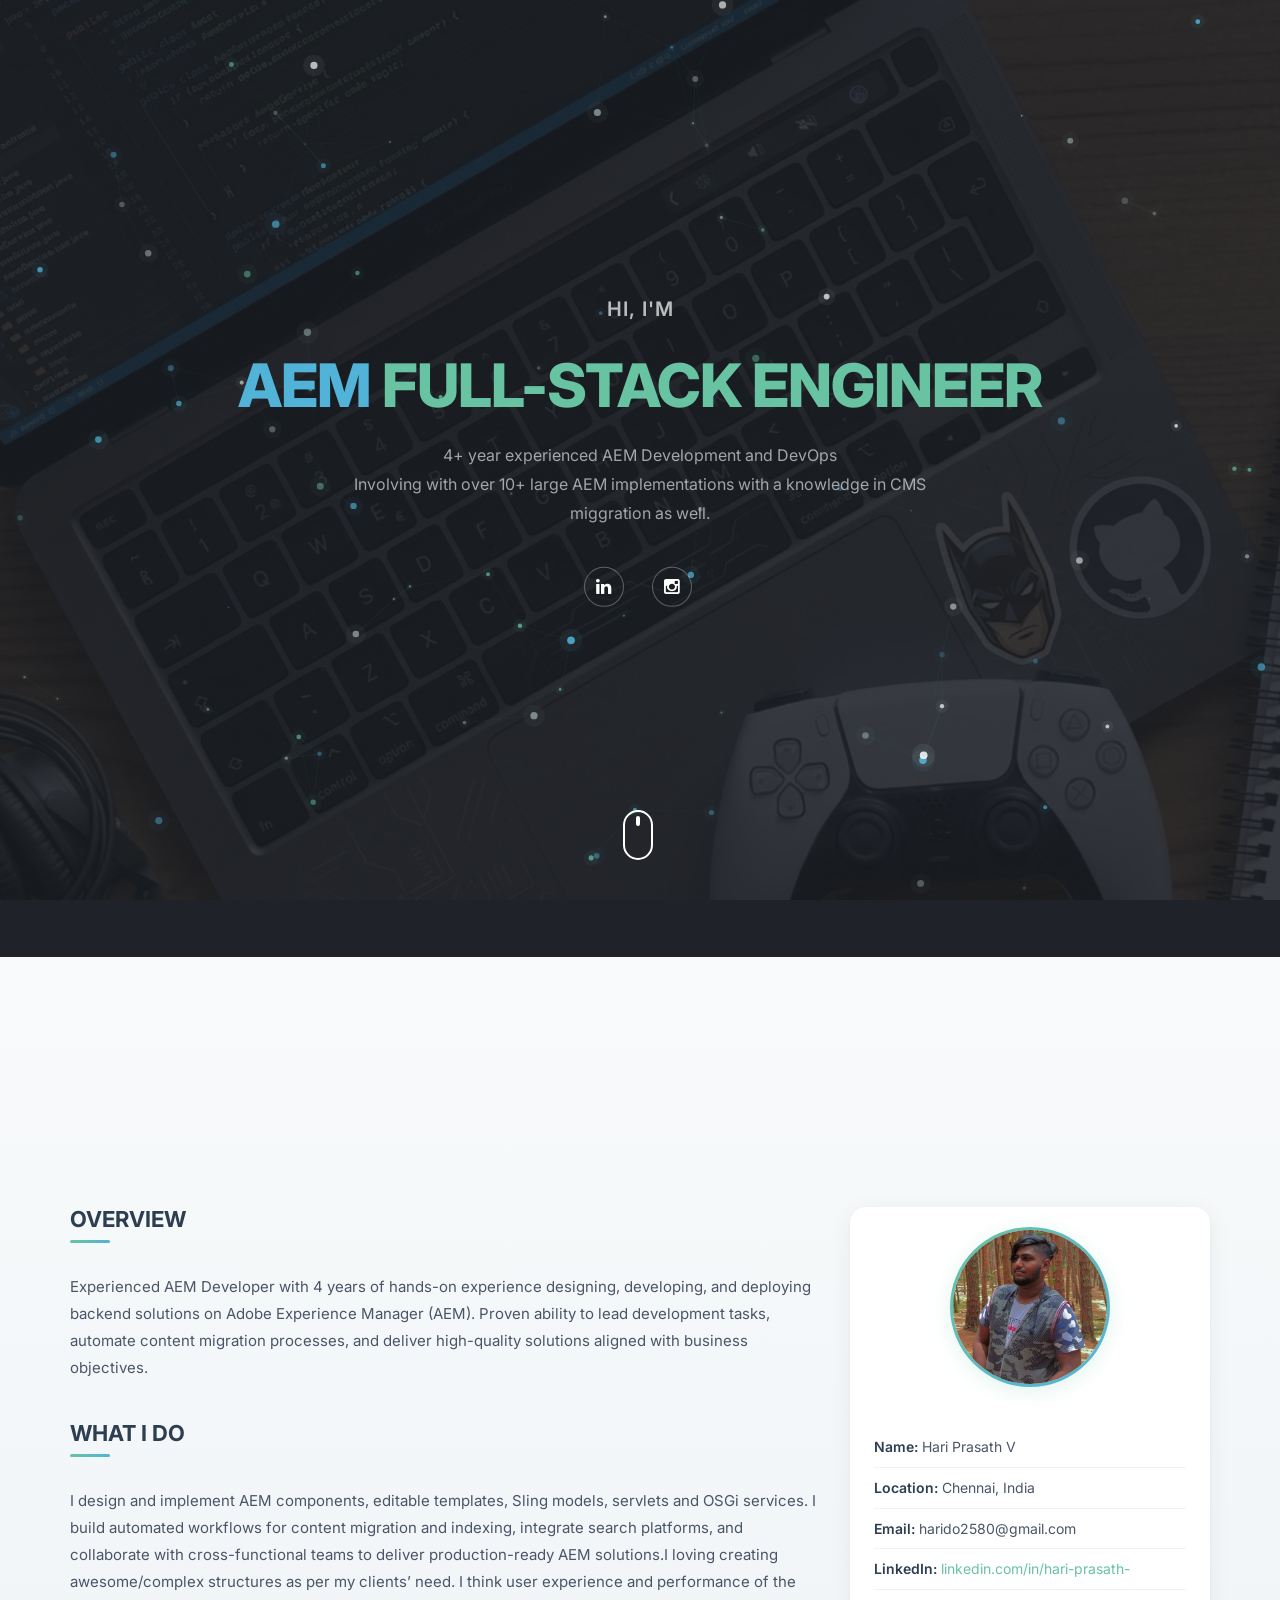
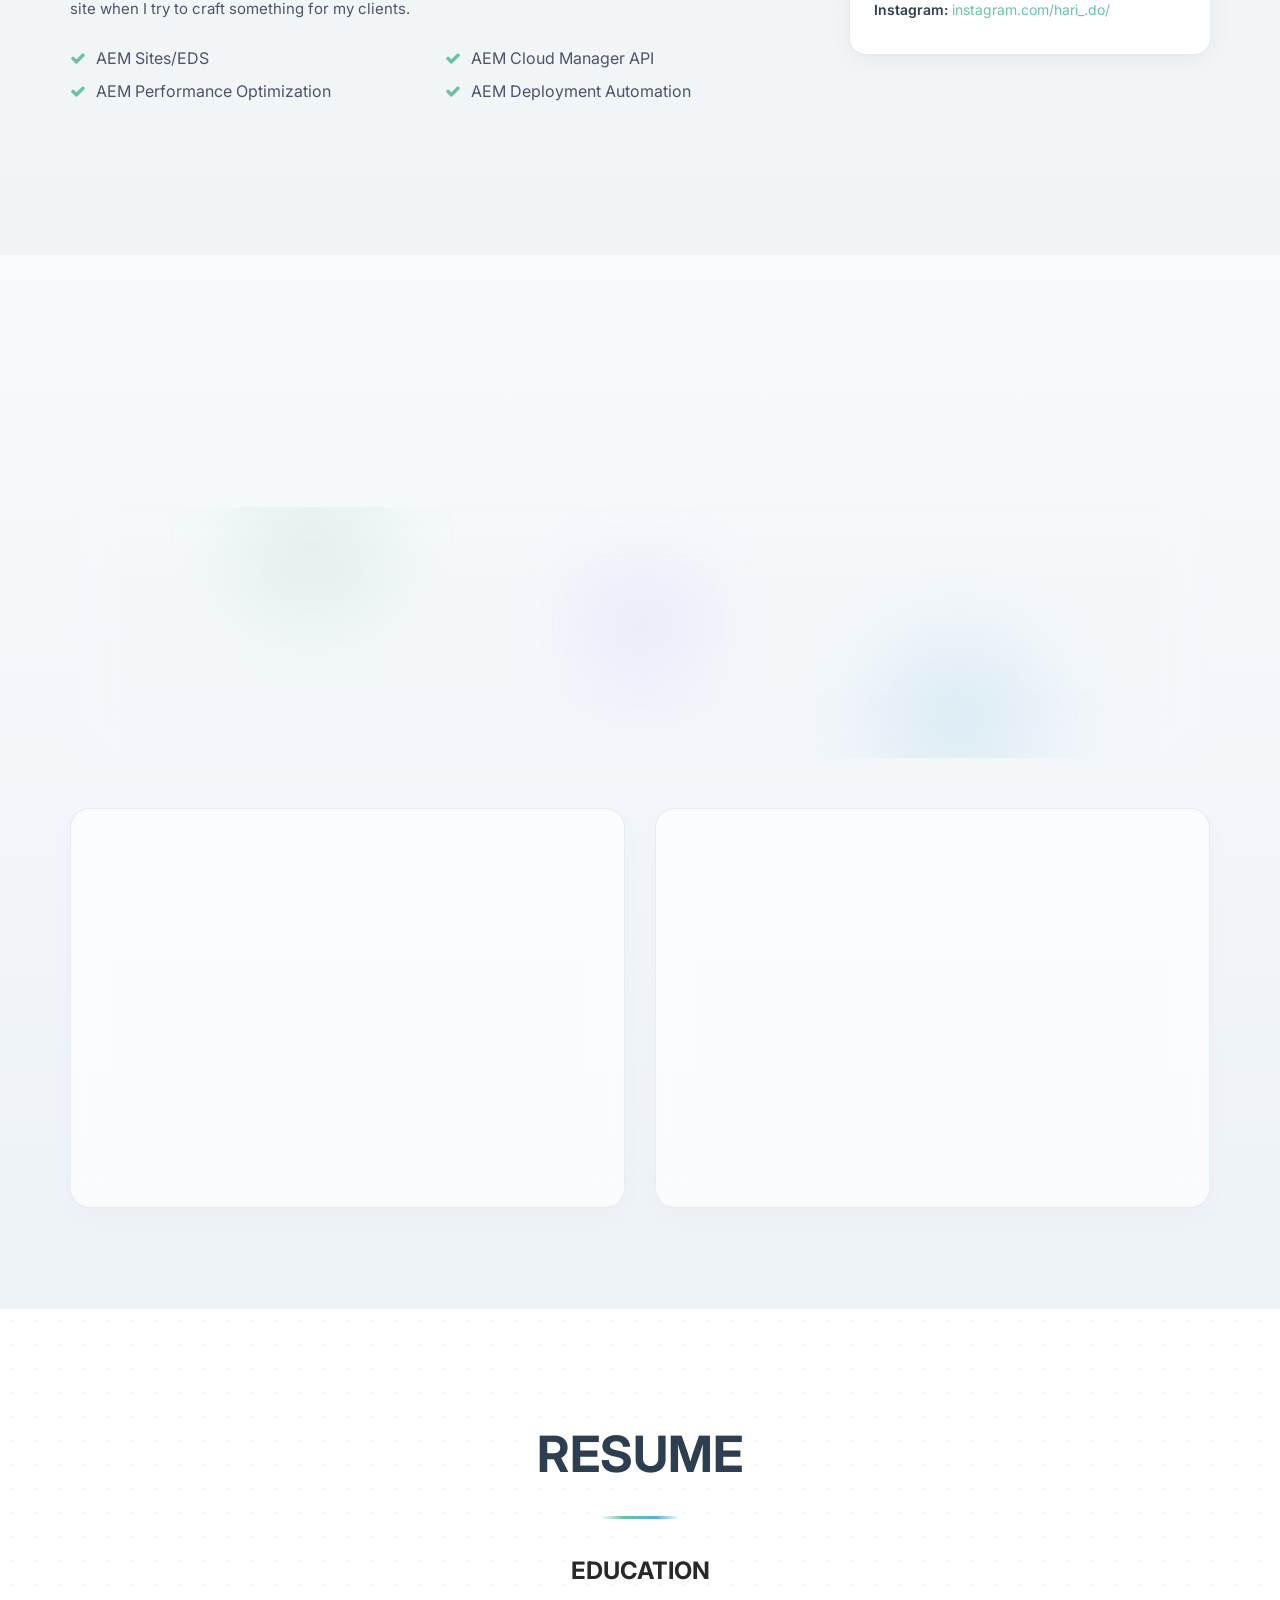
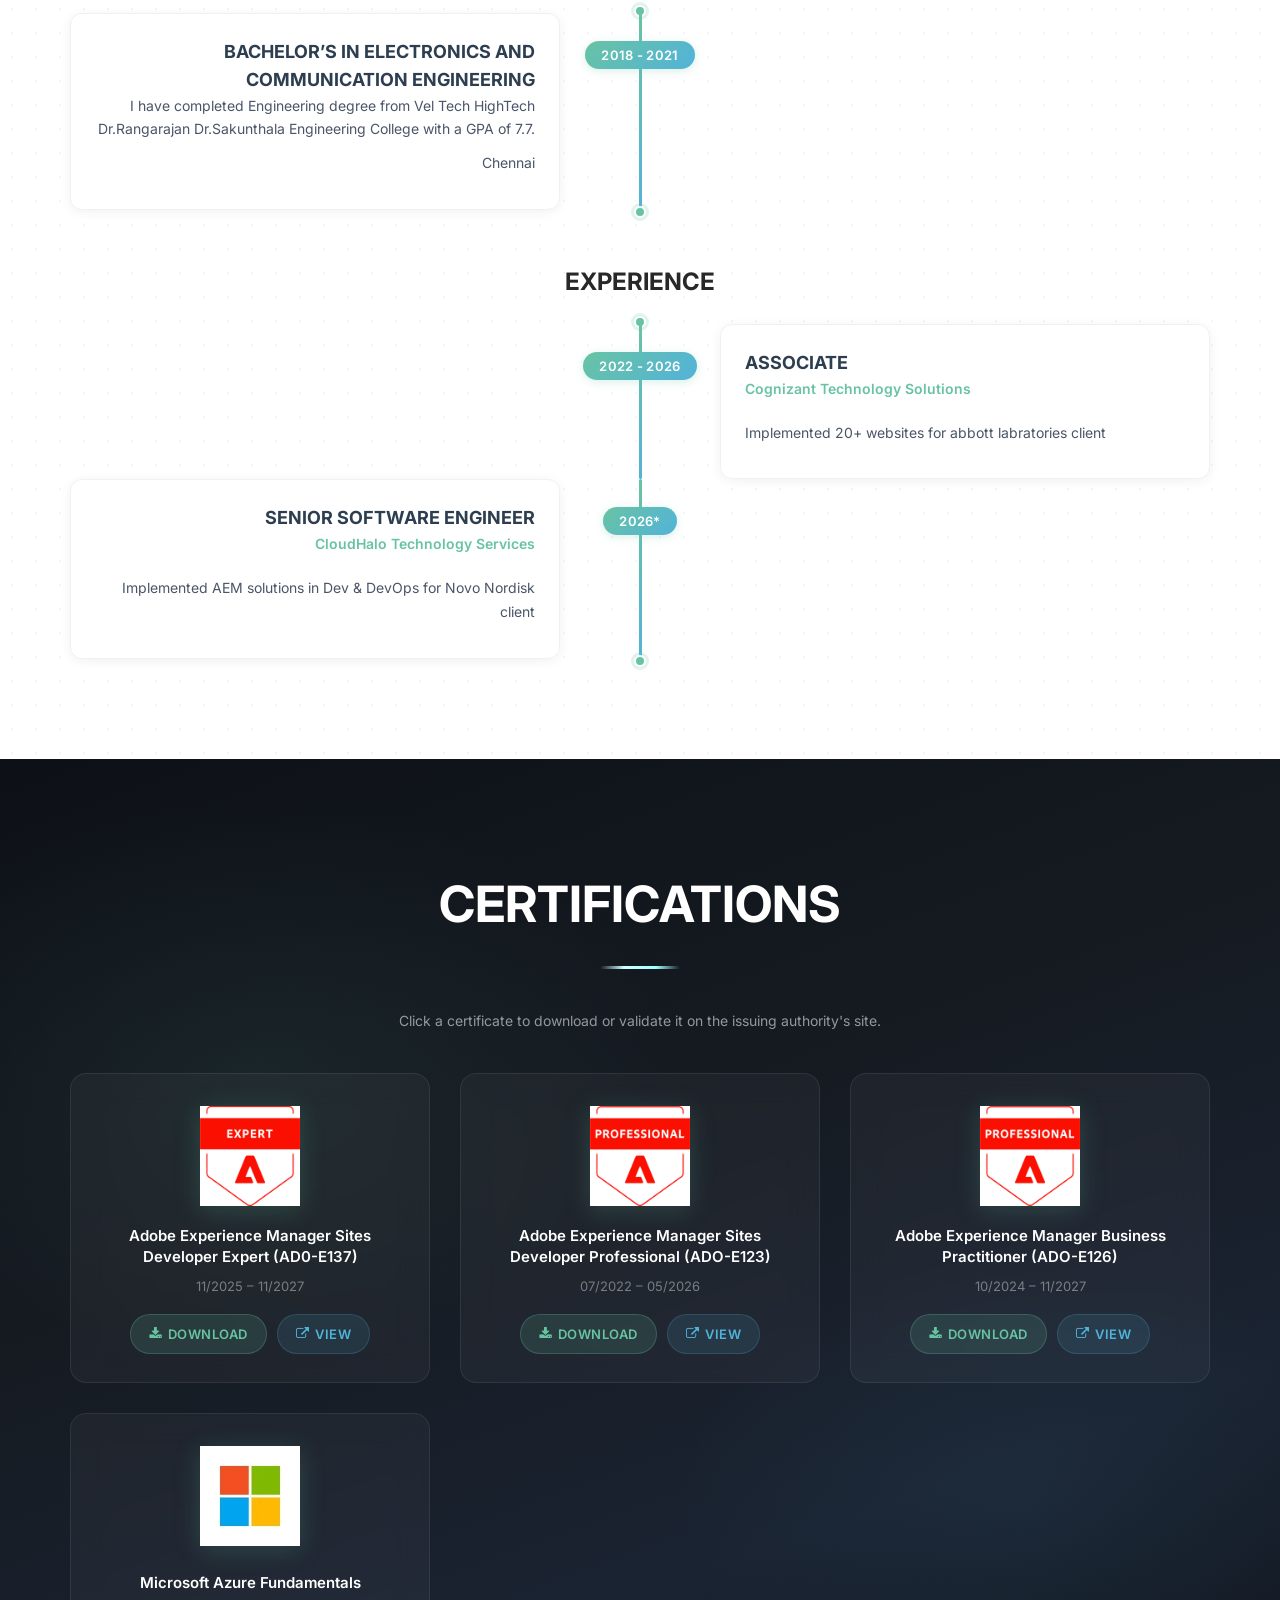
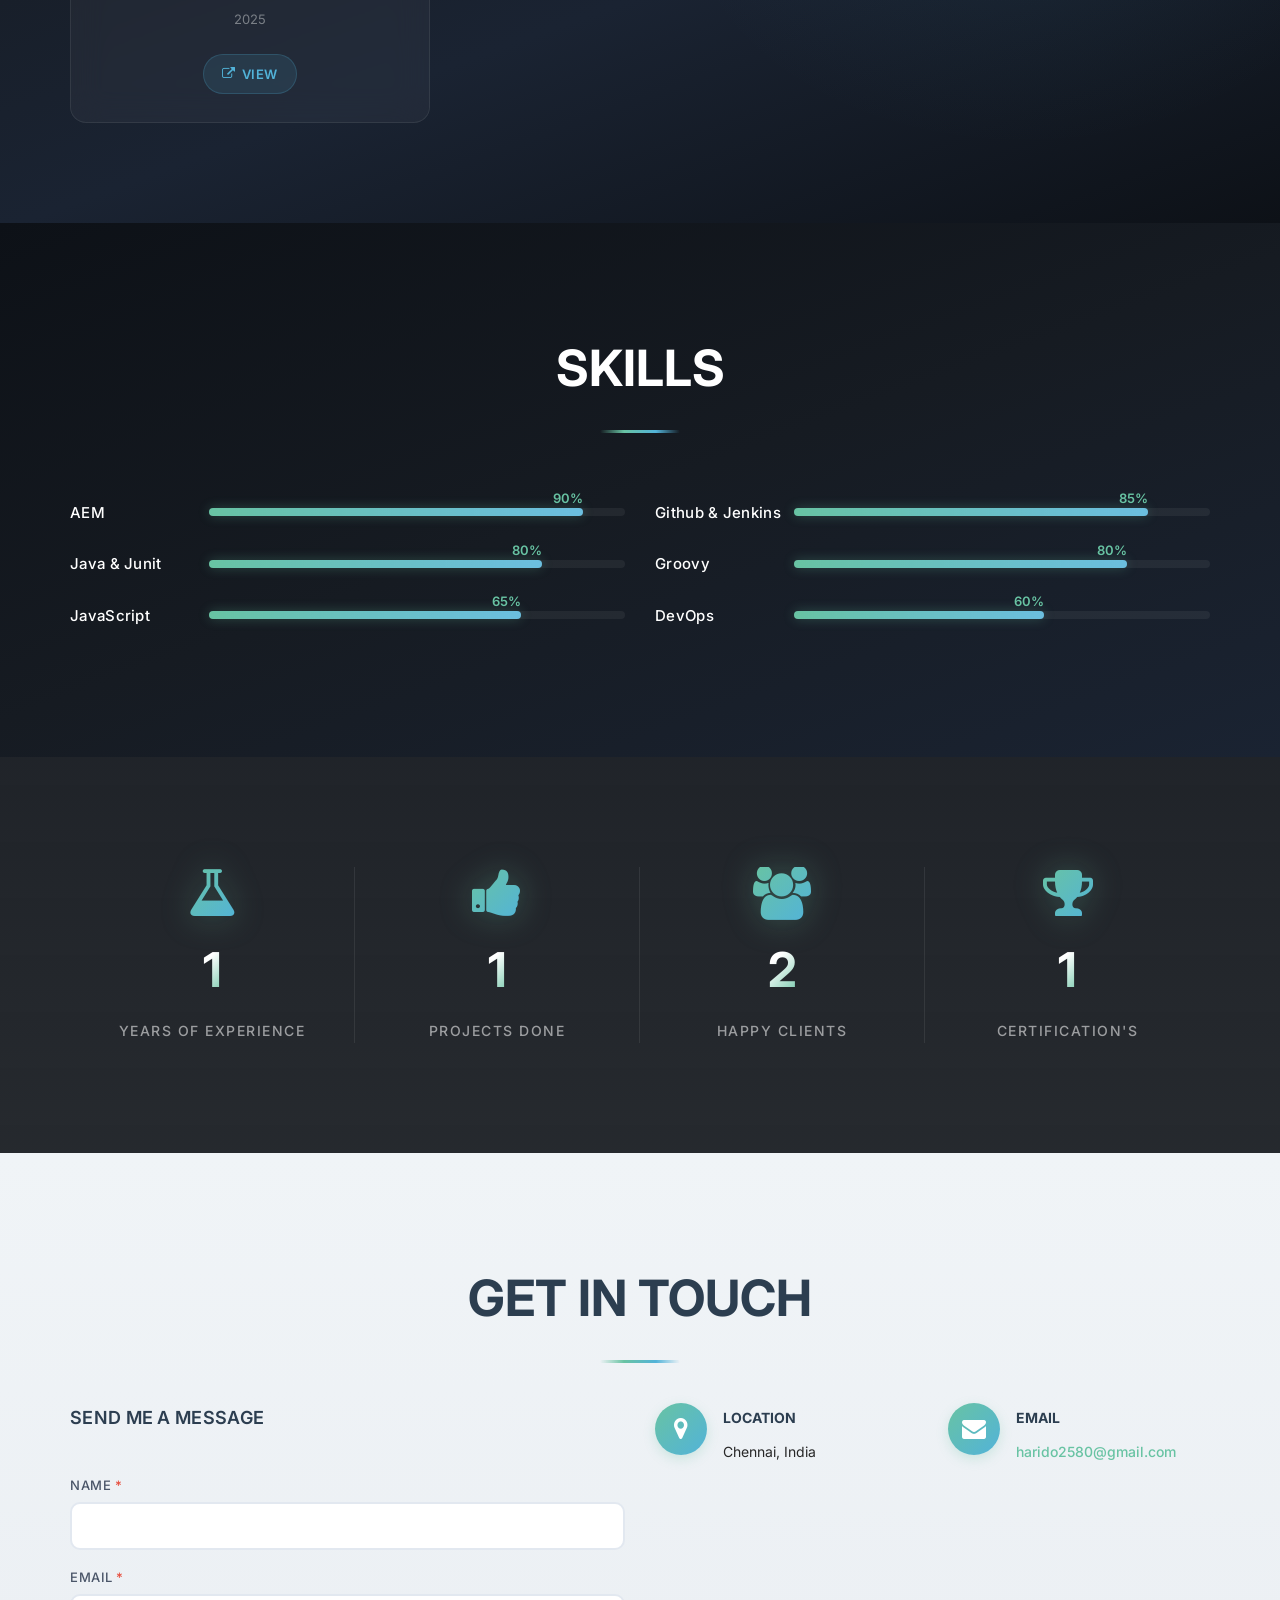
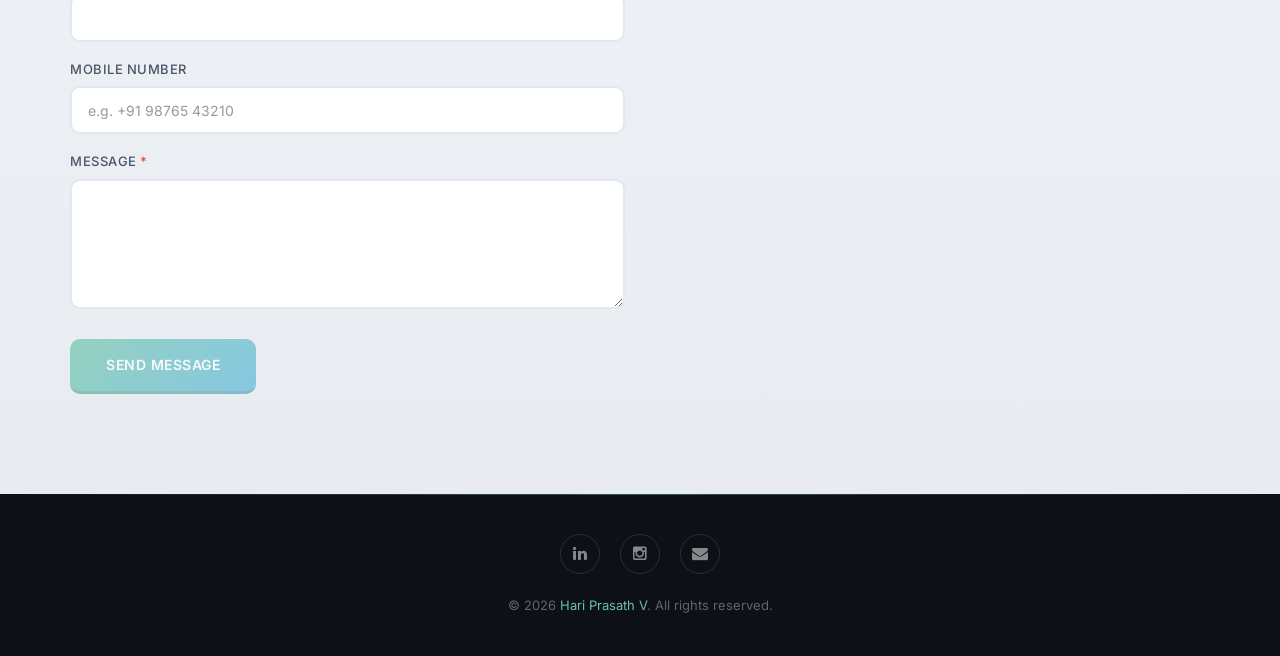
==== commit 34531618: "bug fix" ====
--- a/index.html
+++ b/index.html
@@ -320,11 +320,11 @@
                 <i class="fa fa-share-alt"></i> Share Portfolio
               </button>
               <div class="share-dropdown" id="shareDropdown">
-                <a href="#" class="share-opt copy-link-opt" id="copyLinkBtn">
+                <a href="javascript:void(0);" class="share-opt copy-link-opt" id="copyLinkBtn">
                   <i class="fa fa-link"></i> Copy Link
                 </a>
                 <a
-                  href="#"
+                  href="javascript:void(0);"
                   class="share-opt whatsapp-opt"
                   id="shareWhatsAppBtn"
                   target="_blank"
@@ -343,7 +343,7 @@
                   WhatsApp
                 </a>
                 <a
-                  href="#"
+                  href="javascript:void(0);"
                   class="share-opt linkedin-opt"
                   id="shareLinkedInBtn"
                   target="_blank"
@@ -351,7 +351,7 @@
                   <i class="fa fa-linkedin"></i> LinkedIn
                 </a>
                 <a
-                  href="#"
+                  href="javascript:void(0);"
                   class="share-opt twitter-opt"
                   id="shareTwitterBtn"
                   target="_blank"
--- a/assets/css/theme-enhancements.css
+++ b/assets/css/theme-enhancements.css
@@ -881,8 +881,6 @@
   gap: 24px;
   position: relative;
   transition: all 0.4s cubic-bezier(0.165, 0.84, 0.44, 1);
-  overflow: hidden;
-  /* Hide overflow for background floating circles */
 }
 
 .project-cta-banner:hover {
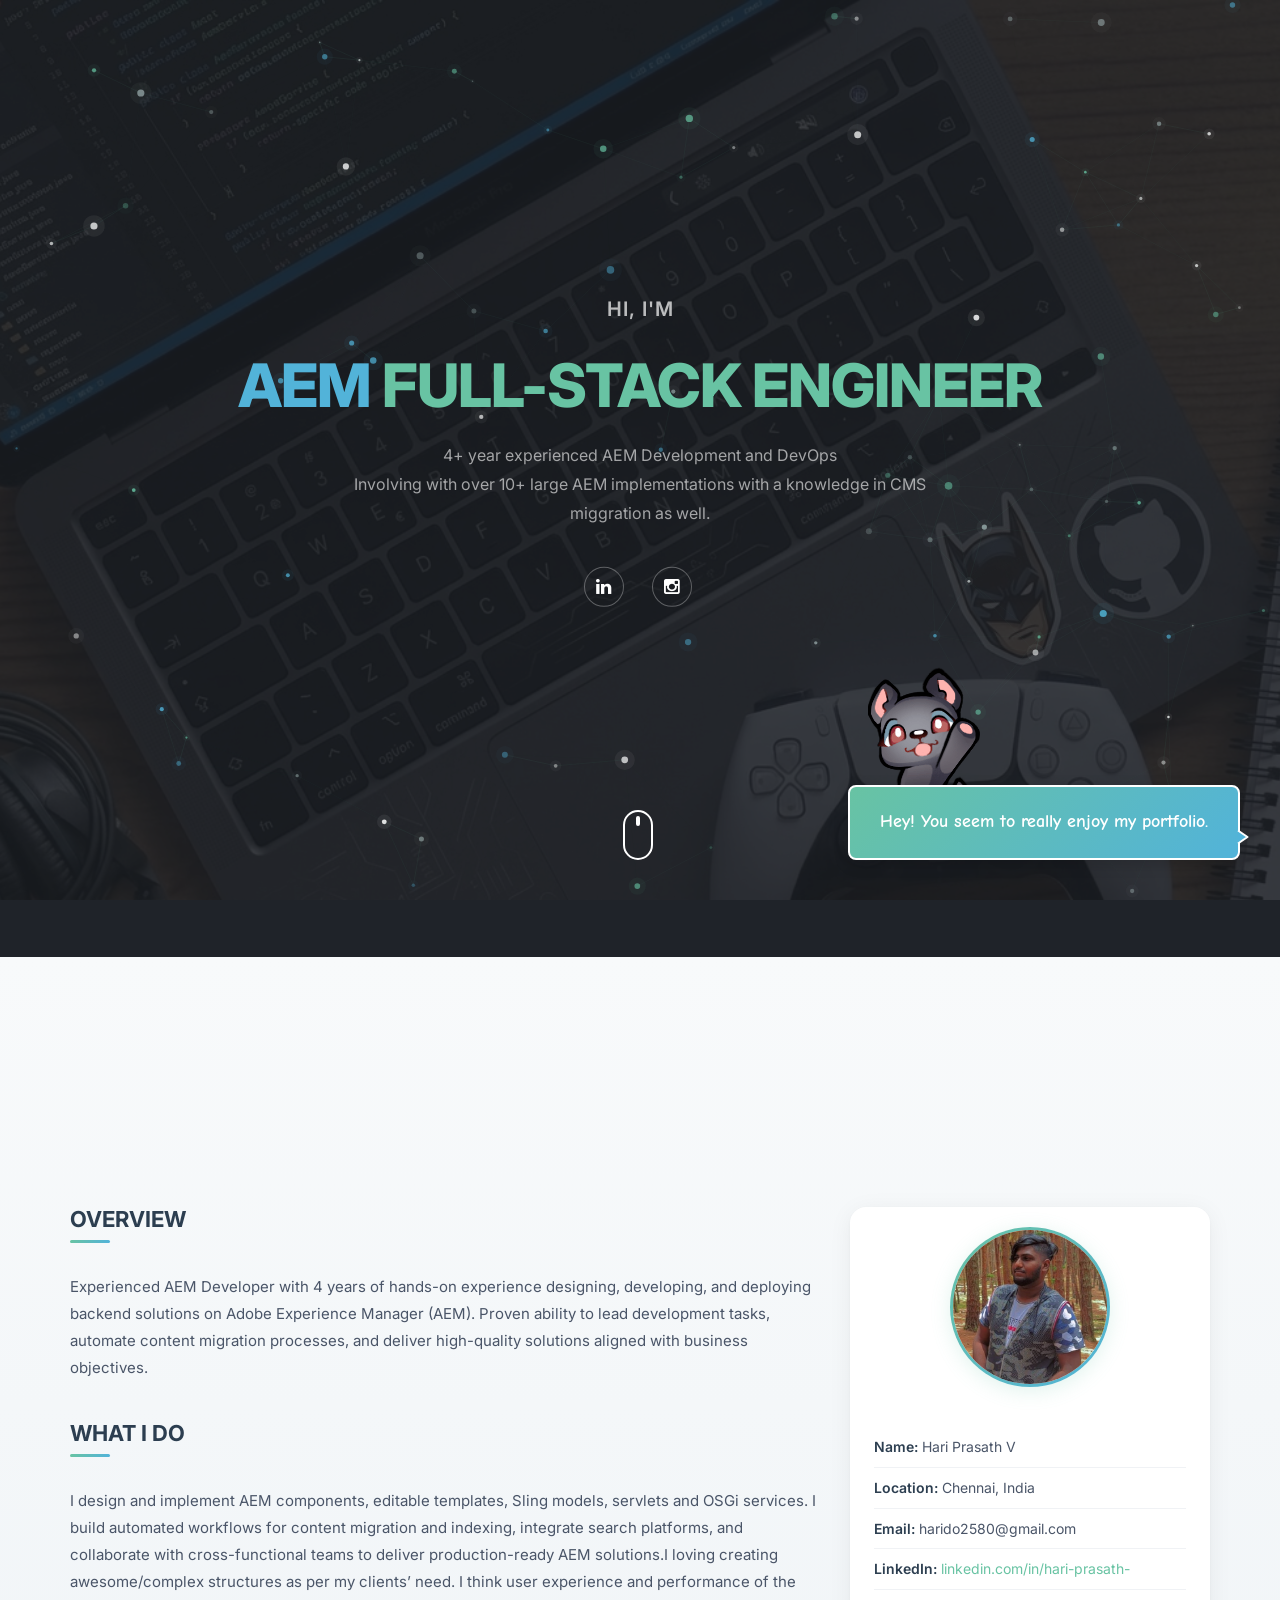
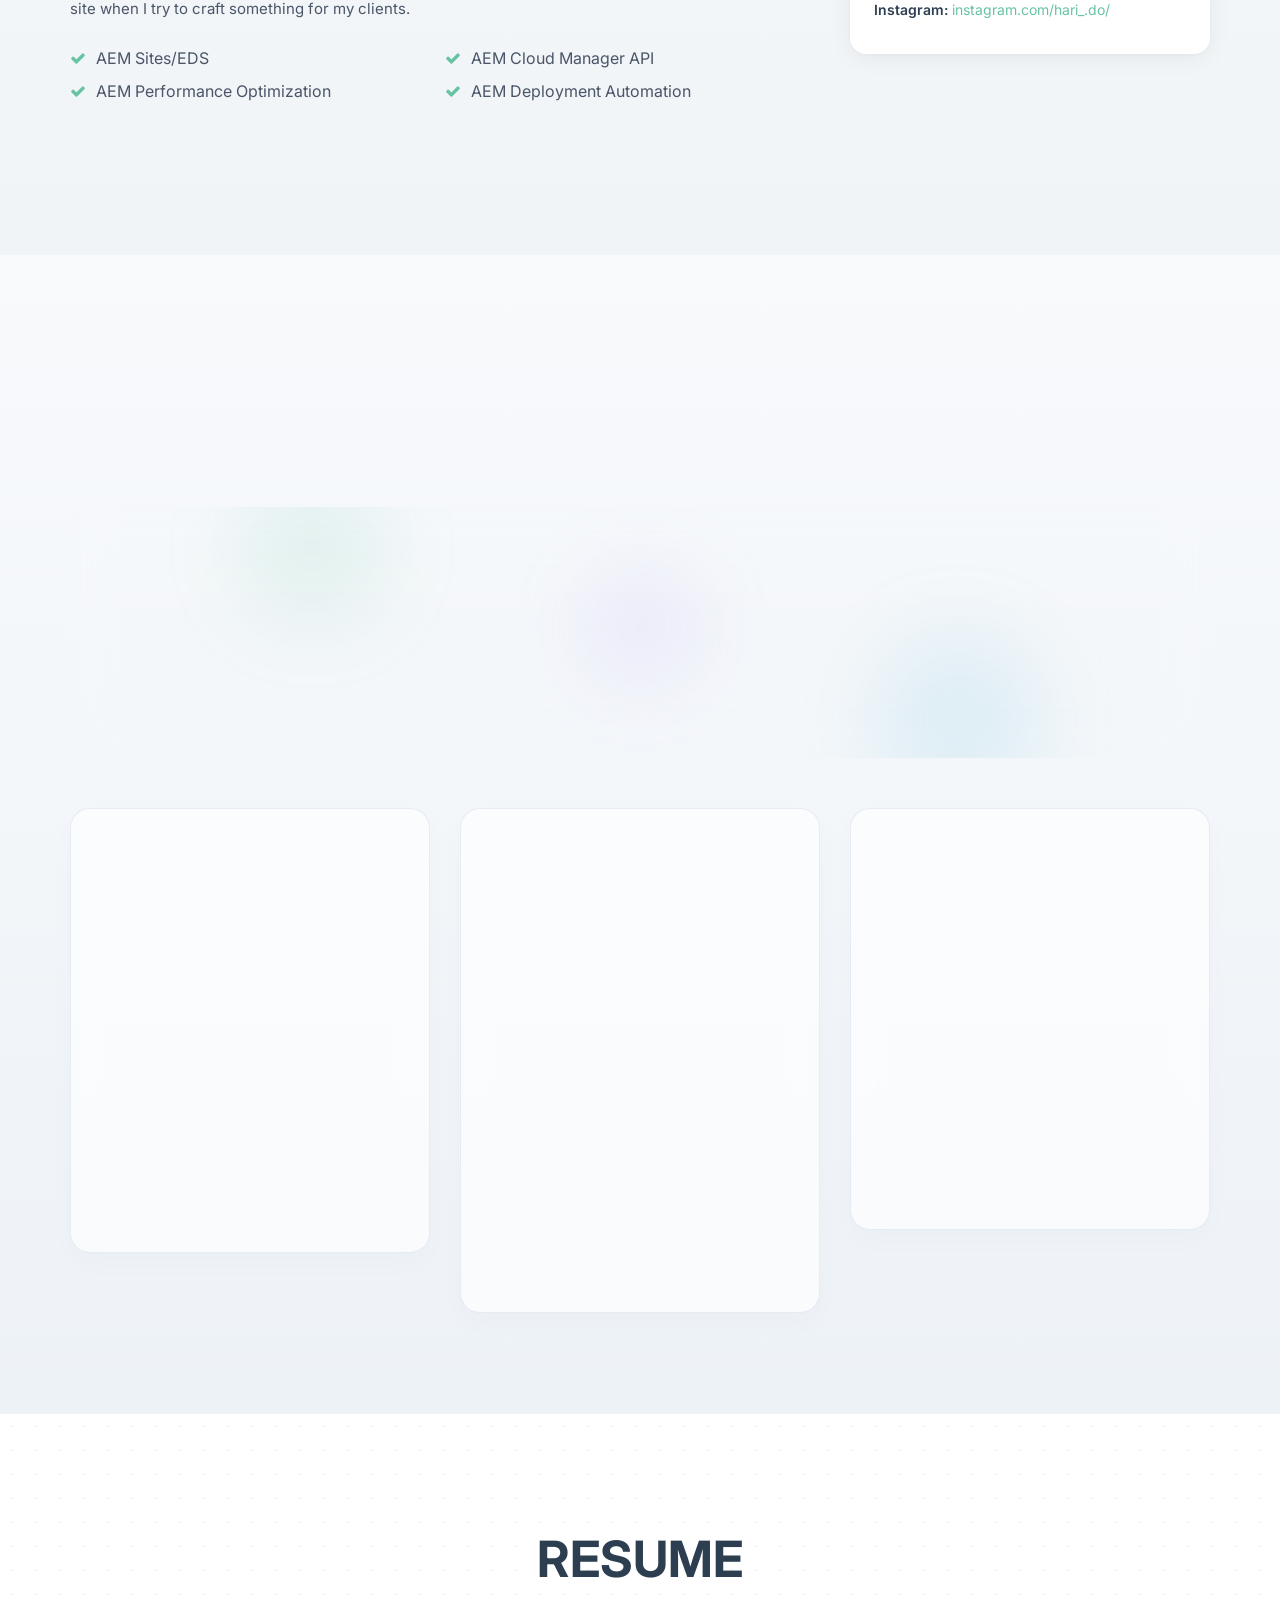
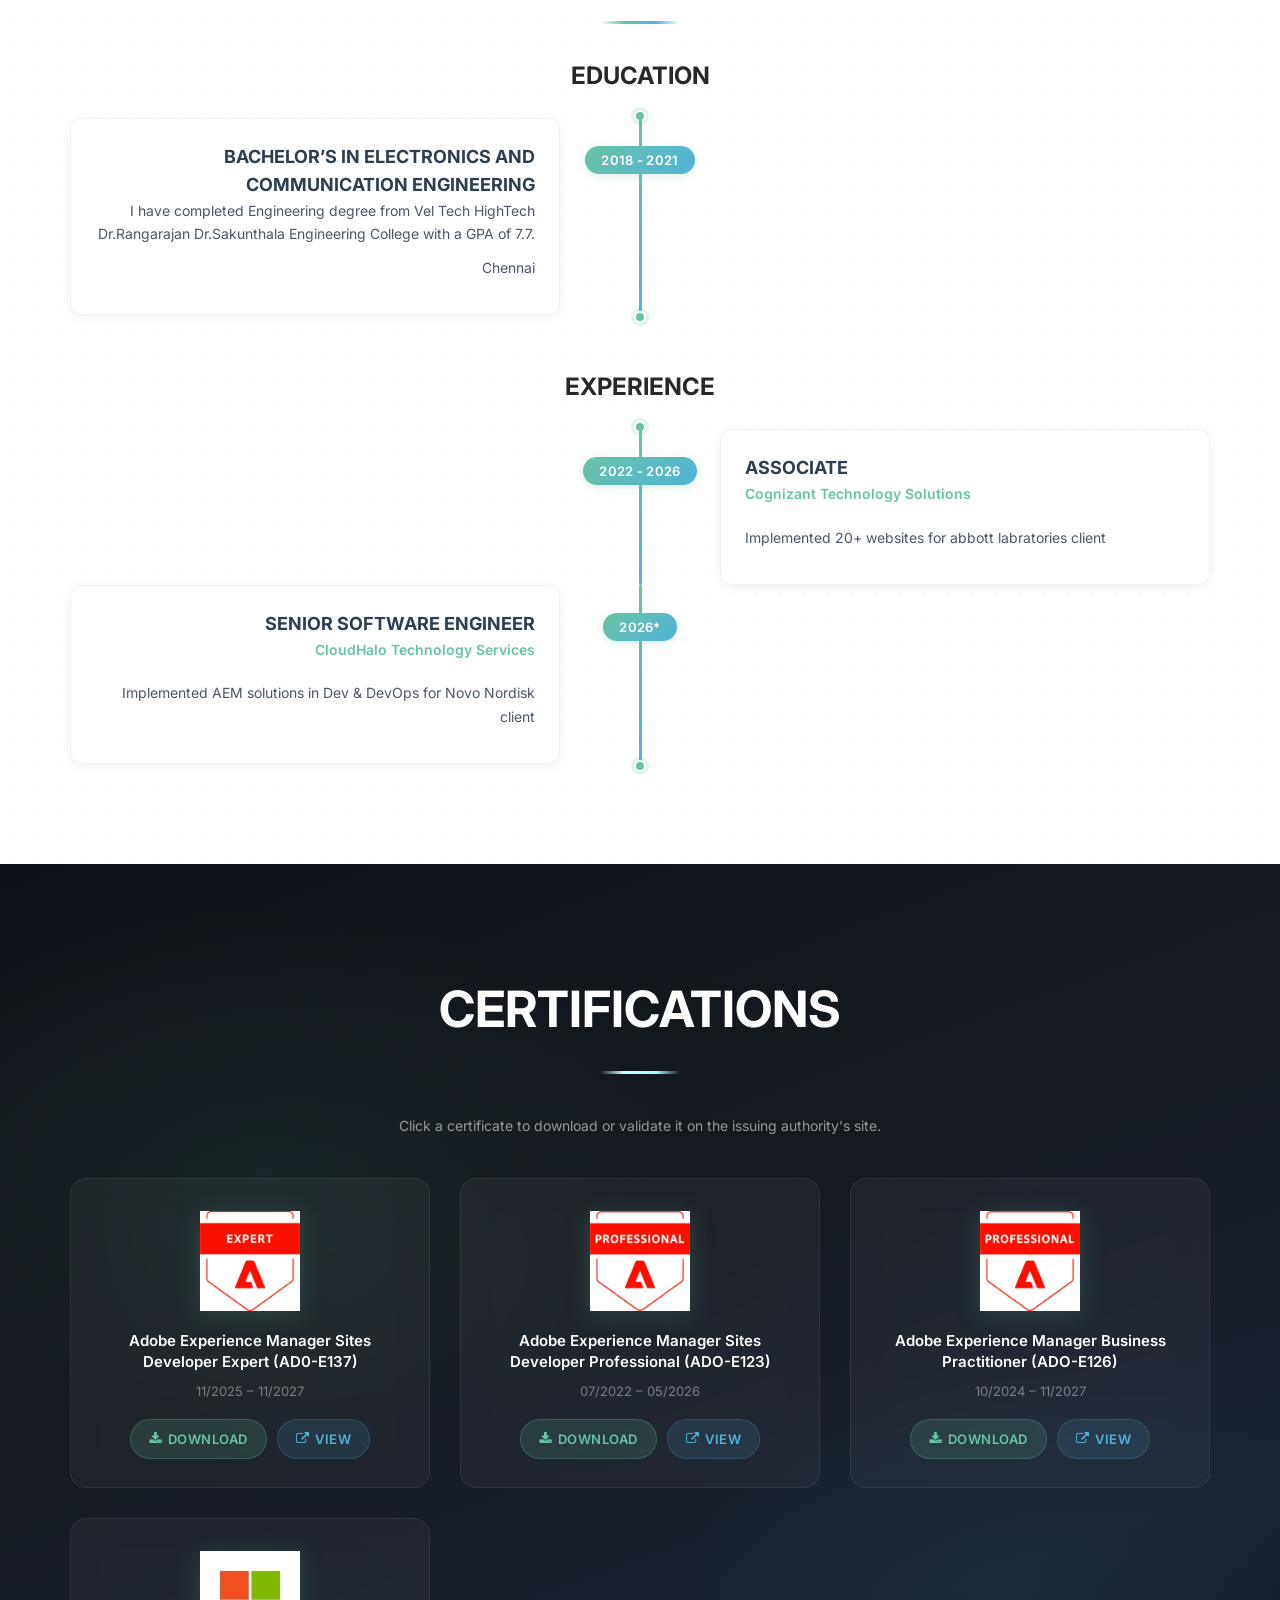
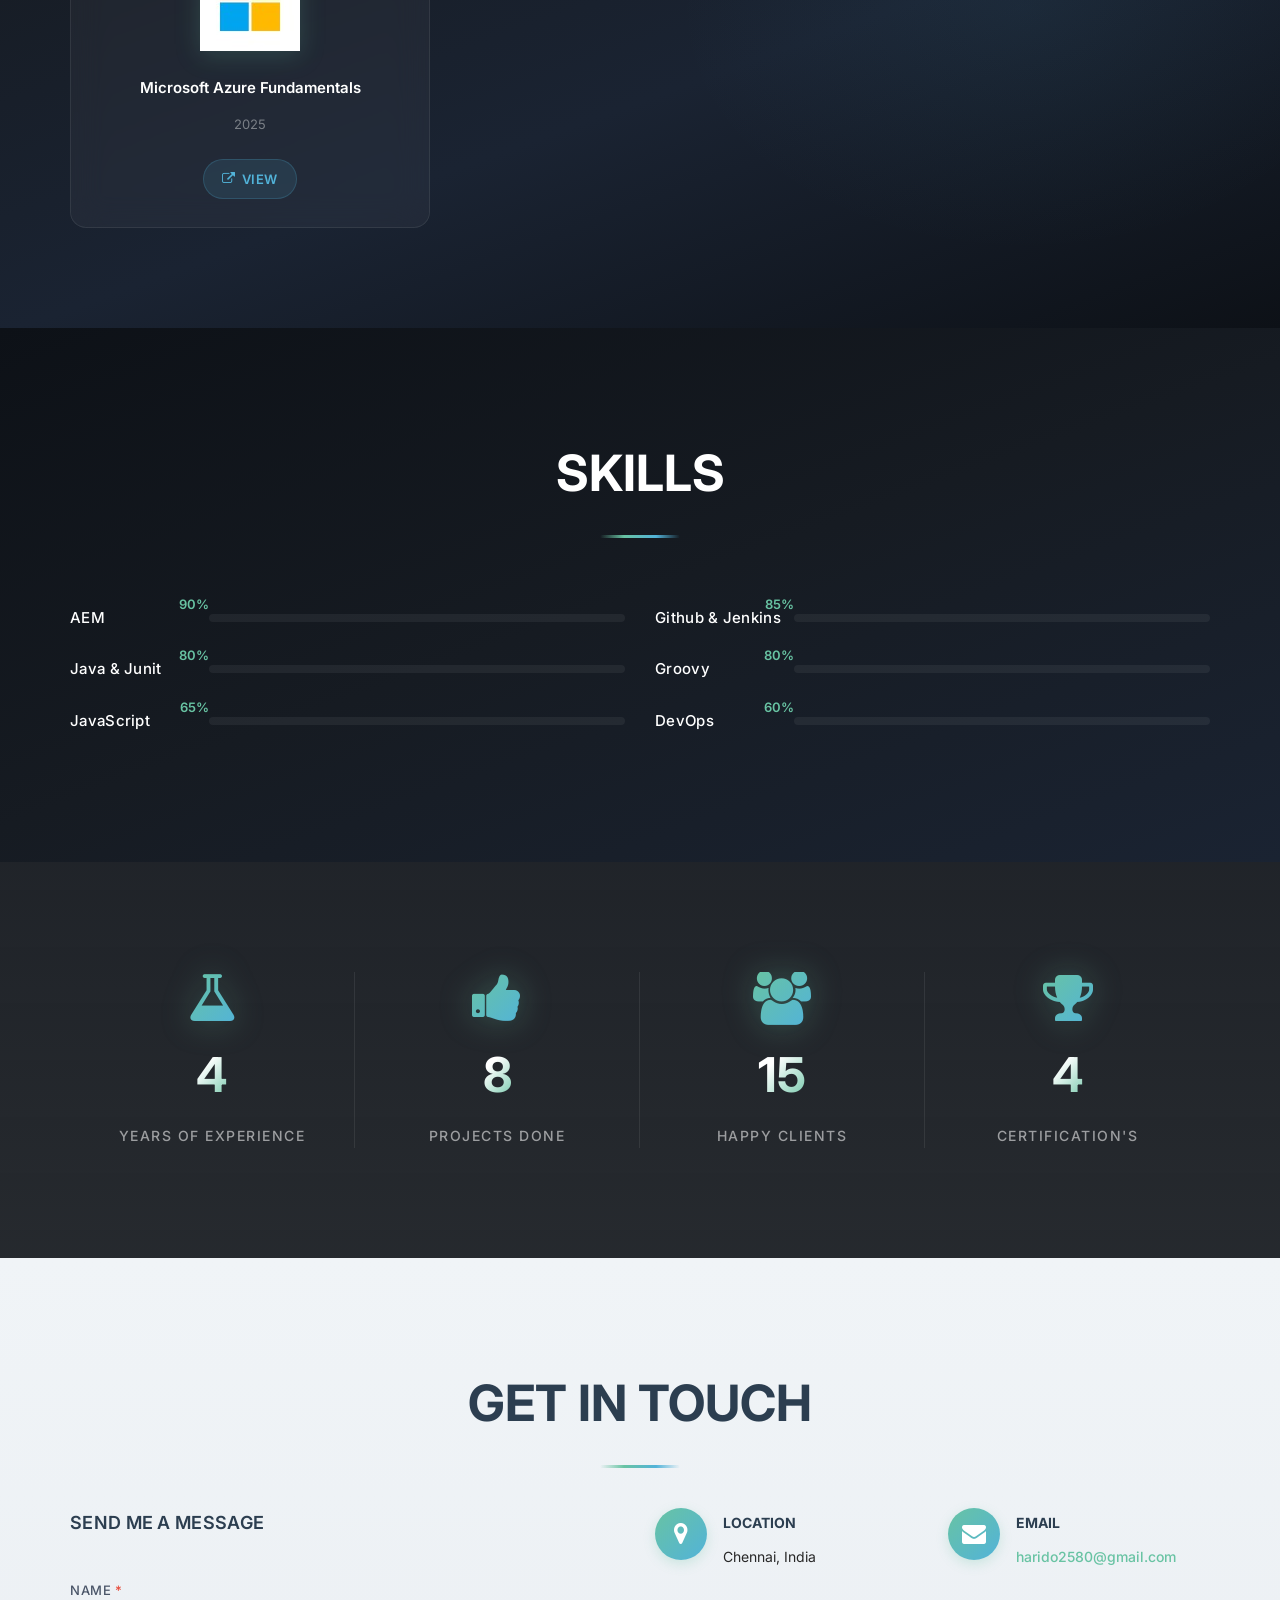
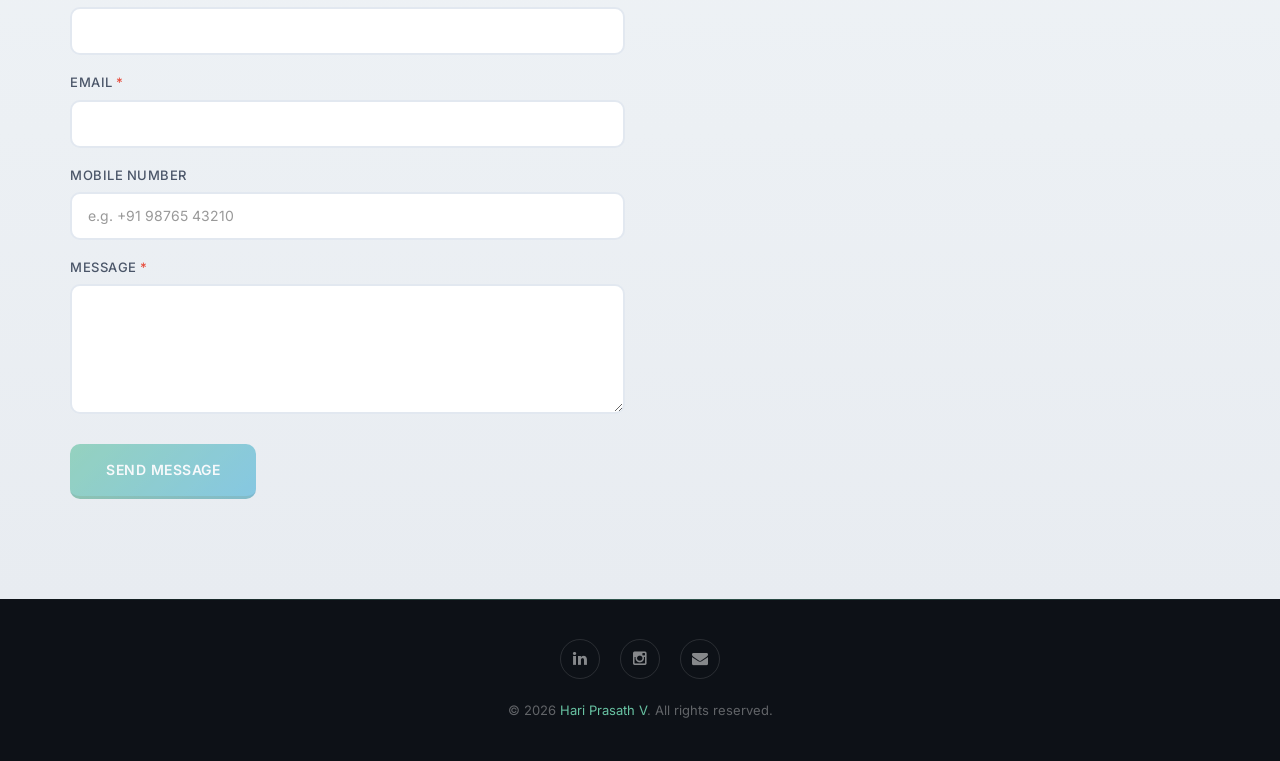
==== commit 561ca5d1: "added cute popup" ====
--- a/index.html
+++ b/index.html
@@ -40,6 +40,8 @@
     <link href="assets/css/style.css" rel="stylesheet" media="screen" />
     <!-- Responsive CSS -->
     <link href="assets/css/responsive.css" rel="stylesheet" />
+    <!-- Three.js Journey Popup CSS -->
+    <link href="assets/css/threejs-journey-popup.css" rel="stylesheet" />
 
     <!-- HTML5 Shim and Respond.js IE8 support of HTML5 elements and media queries -->
     <!-- WARNING: Respond.js doesn't work if you view the page via file:// -->
@@ -431,6 +433,36 @@
               </div>
             </div>
           </div>
+
+          <!-- Project Card 3: Batmobile Arena -->
+          <div class="project-card-wrapper">
+            <div class="project-card" data-tilt>
+              <div class="card-glow"></div>
+              <div class="project-icon-box">
+                <i class="fa fa-gamepad"></i>
+              </div>
+              <div class="project-info">
+                <h3 class="project-name">Batmobile Arena</h3>
+                <p class="project-tag">3D WebGL / Physics Game</p>
+                <p class="project-desc">
+                  An interactive 3D physics-based toy car driving game inspired by Bruno Simon's portfolio. Drive the Batmobile, jump on ramps, and smash voxel-block targets.
+                </p>
+                <div class="project-actions">
+                  <a
+                    href="batmobile/index.html"
+                    class="project-btn project-btn-primary"
+                  >
+                    <i class="fa fa-play-circle"></i> Play Game
+                  </a>
+                </div>
+              </div>
+              <div class="project-footer">
+                <span class="project-tech">Three.js</span>
+                <span class="project-tech">Cannon-es</span>
+                <span class="project-tech">3D Physics</span>
+              </div>
+            </div>
+          </div>
         </div>
       </div>
     </section>
@@ -1008,5 +1040,50 @@
     <script src="assets/js/cursor-particles.js"></script>
     <script src="assets/js/cert-cards.js"></script>
     <script src="assets/js/dot-grid-particles.js"></script>
+
+    <!-- Three.js Journey Popup HTML -->
+    <div class="threejs-journey is-hover-none js-threejs-journey">
+      <div class="message js-message">
+        <div class="boy">
+          <div class="variant is-hi">
+            <div class="body"></div>
+            <div class="arm js-boy-arm"></div>
+          </div>
+          <div class="variant is-yay"></div>
+          <div class="variant is-shrugging"></div>
+        </div>
+        <div class="bubble">
+          <div class="text">Hey! You seem to really enjoy my portfolio.</div>
+          <div class="tip"></div>
+        </div>
+      </div>
+      <div class="message js-message">
+        <div class="bubble">
+          <div class="text">Would you like to learn how to create cool websites like this?</div>
+          <div class="tip"></div>
+        </div>
+      </div>
+      <div class="message js-message is-answers">
+        <a href="#" class="answer is-no js-no">
+          <span class="background"></span>
+          <span class="hover"></span>
+          <span class="label">Nah, I'm good</span>
+        </a>
+        <a href="https://threejs-journey.com?c=p2" target="_blank" rel="noopener" class="answer is-yes js-yes">
+          <span class="background"></span>
+          <span class="hover"></span>
+          <span class="label">Yes, teach me!</span>
+        </a>
+      </div>
+      <div class="message js-message">
+        <div class="bubble">
+          <div class="text">Alright then.<br>Have fun and try not to break my portfolio!</div>
+          <div class="tip"></div>
+        </div>
+      </div>
+    </div>
+
+    <!-- Three.js Journey Popup Script -->
+    <script src="assets/js/threejs-journey-popup.js"></script>
   </body>
 </html>
--- a/assets/css/threejs-journey-popup.css
+++ b/assets/css/threejs-journey-popup.css
@@ -0,0 +1,227 @@
+@import url('https://fonts.googleapis.com/css2?family=Comic+Neue:wght@700&display=swap');
+
+.threejs-journey {
+    display: none;
+    flex-direction: column;
+    justify-content: flex-end;
+    position: fixed;
+    bottom: 40px;
+    right: 40px;
+    width: 420px;
+    -webkit-user-select: none;
+    -moz-user-select: none;
+    user-select: none;
+    z-index: 999999;
+}
+
+.threejs-journey.is-active {
+    display: flex;
+}
+
+.threejs-journey .message {
+    position: absolute;
+    bottom: 0;
+    right: 0;
+    font-family: 'Comic Neue', cursive;
+    font-weight: 700;
+    color: #fff;
+    font-size: 18px;
+    opacity: 0;
+    transform: translateY(120px);
+    transition: transform .5s cubic-bezier(.5,0,.25,1), opacity .5s .2s cubic-bezier(.5,0,.25,1);
+    pointer-events: none;
+}
+
+.threejs-journey .message.is-visible {
+    opacity: 1;
+    pointer-events: auto;
+}
+
+.threejs-journey .boy {
+    position: absolute;
+    bottom: 100%;
+    left: 20px;
+    width: 132px;
+    height: 118px;
+    overflow: hidden;
+    pointer-events: none;
+}
+
+.threejs-journey .boy .variant {
+    position: absolute;
+    top: 0;
+    left: 0;
+    width: 112px;
+    height: 100%;
+    transform: translateY(100%);
+    transition: transform .15s ease-in;
+}
+
+.threejs-journey .boy .variant.is-yay {
+    background: url('../images/boyYay.png');
+    background-size: 100% 100%;
+}
+
+.threejs-journey .boy .variant.is-shrugging {
+    background: url('../images/boyShrugging.png');
+    background-size: 100% 100%;
+}
+
+.threejs-journey.is-hover-yes .boy .variant.is-yay,
+.threejs-journey.is-hover-no .boy .variant.is-shrugging,
+.threejs-journey.is-hover-none .boy .variant.is-hi {
+    transform: translateY(0);
+    transition-delay: .1s;
+    transition-timing-function: ease-out;
+}
+
+.threejs-journey .boy .is-hi .body {
+    position: absolute;
+    top: 0;
+    left: 0;
+    width: 100%;
+    height: 100%;
+    background: url('../images/boyHiBody.png');
+    background-size: 100% 100%;
+}
+
+.threejs-journey .boy .is-hi .arm {
+    position: absolute;
+    bottom: 0;
+    right: 0;
+    width: 49px;
+    height: 69px;
+    background: url([data-uri]);
+    background-size: 100% 100%;
+    -webkit-animation: boyArmWave 3s infinite ease-in-out;
+    animation: boyArmWave 3s infinite ease-in-out;
+    transform-origin: 30% 90%;
+}
+
+@-webkit-keyframes boyArmWave {
+    0% { transform: rotate(0) }
+    2.5% { transform: rotate(15deg) }
+    7.5% { transform: rotate(-15deg) }
+    12.5% { transform: rotate(15deg) }
+    17.5% { transform: rotate(-15deg) }
+    20% { transform: rotate(0) }
+    to { transform: rotate(0) }
+}
+
+@keyframes boyArmWave {
+    0% { transform: rotate(0) }
+    2.5% { transform: rotate(15deg) }
+    7.5% { transform: rotate(-15deg) }
+    12.5% { transform: rotate(15deg) }
+    17.5% { transform: rotate(-15deg) }
+    20% { transform: rotate(0) }
+    to { transform: rotate(0) }
+}
+
+.threejs-journey .message .bubble {
+    position: relative;
+    padding: 20px 30px;
+    border: 2px solid #ffffff;
+    border-radius: 8px;
+    background: linear-gradient(135deg, #68c3a3, #52b3d9);
+    box-shadow: 0 4px 15px rgba(0,0,0,0.15);
+    backdrop-filter: blur(5px);
+}
+
+.threejs-journey .message .tip {
+    position: absolute;
+    width: 12px;
+    height: 16px;
+    left: calc(100% - 1px);
+    bottom: 13px;
+    background: url('../images/bubbleTip.svg') no-repeat;
+    background-size: 100% 100%;
+}
+
+.threejs-journey .message.is-answers {
+    display: flex;
+    justify-content: flex-end;
+    width: 100%;
+}
+
+.threejs-journey .message .answer {
+    position: relative;
+    display: flex;
+    align-items: center;
+    padding: 10px 15px;
+    margin-left: 20px;
+    border-radius: 8px;
+    text-decoration: none;
+    cursor: pointer;
+    overflow: hidden;
+    color: #fff;
+    font-size: 16px;
+    font-weight: 700;
+}
+
+.threejs-journey .message .answer .background {
+    position: absolute;
+    top: 0;
+    left: 0;
+    width: 100%;
+    height: 100%;
+    border-radius: 8px;
+}
+
+.threejs-journey .message .answer .hover {
+    position: absolute;
+    top: 0;
+    left: 0;
+    width: 100%;
+    height: 100%;
+    background: #ffffff;
+    transform-origin: 0 0;
+    transform: scaleX(0);
+    transition: transform ease-in-out .2s;
+    will-change: transform;
+    z-index: 1;
+}
+
+.threejs-journey .message .answer:hover .hover {
+    transform: scaleX(1);
+}
+
+.threejs-journey .message .answer .label {
+    position: relative;
+    z-index: 2;
+}
+
+.threejs-journey .message .answer.is-no {
+    color: #52b3d9;
+}
+
+.threejs-journey .message .answer.is-no .background {
+    border: 2px solid #52b3d9;
+    background: #6886c3;
+}
+
+.threejs-journey .message .answer.is-no:hover {
+    color: #ffffff;
+}
+
+.threejs-journey .message .answer.is-no .hover {
+    transform-origin: 100% 0;
+    background: #52b3d9;
+}
+
+.threejs-journey .message .answer.is-yes {
+    color: #ffffff;
+}
+
+.threejs-journey .message .answer.is-yes .background {
+    border: 2px solid #68c3a3;
+    background: #68c3a3;
+}
+
+.threejs-journey .message .answer.is-yes:hover {
+    color: #68c3a3;
+}
+
+.threejs-journey .message .answer.is-yes .hover {
+    background: #41b28a;
+}
--- a/assets/css/theme-enhancements.css
+++ b/assets/css/theme-enhancements.css
@@ -1529,6 +1529,12 @@
   z-index: 2;
 }
 
+@media (min-width: 992px) {
+  .project-cards-grid {
+    grid-template-columns: repeat(3, 1fr);
+  }
+}
+
 @media (max-width: 768px) {
   .project-cards-grid {
     grid-template-columns: 1fr;
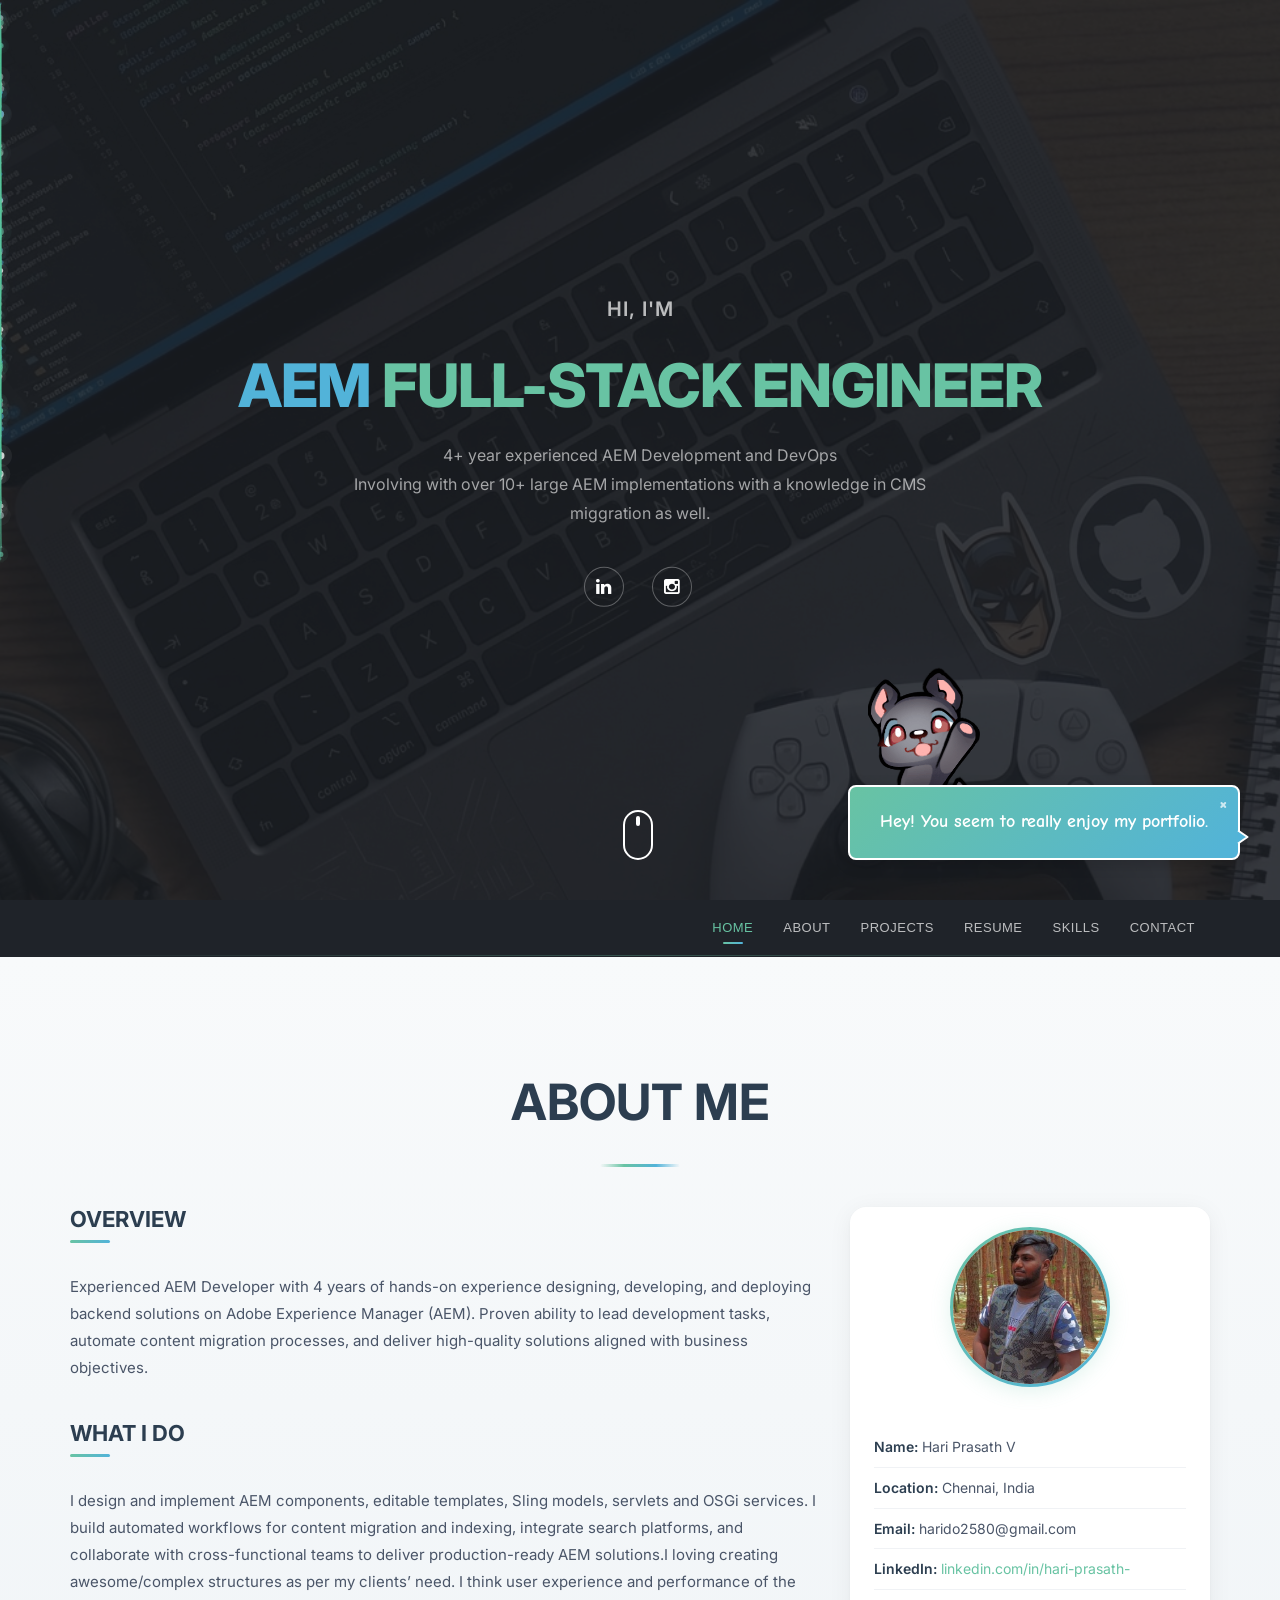
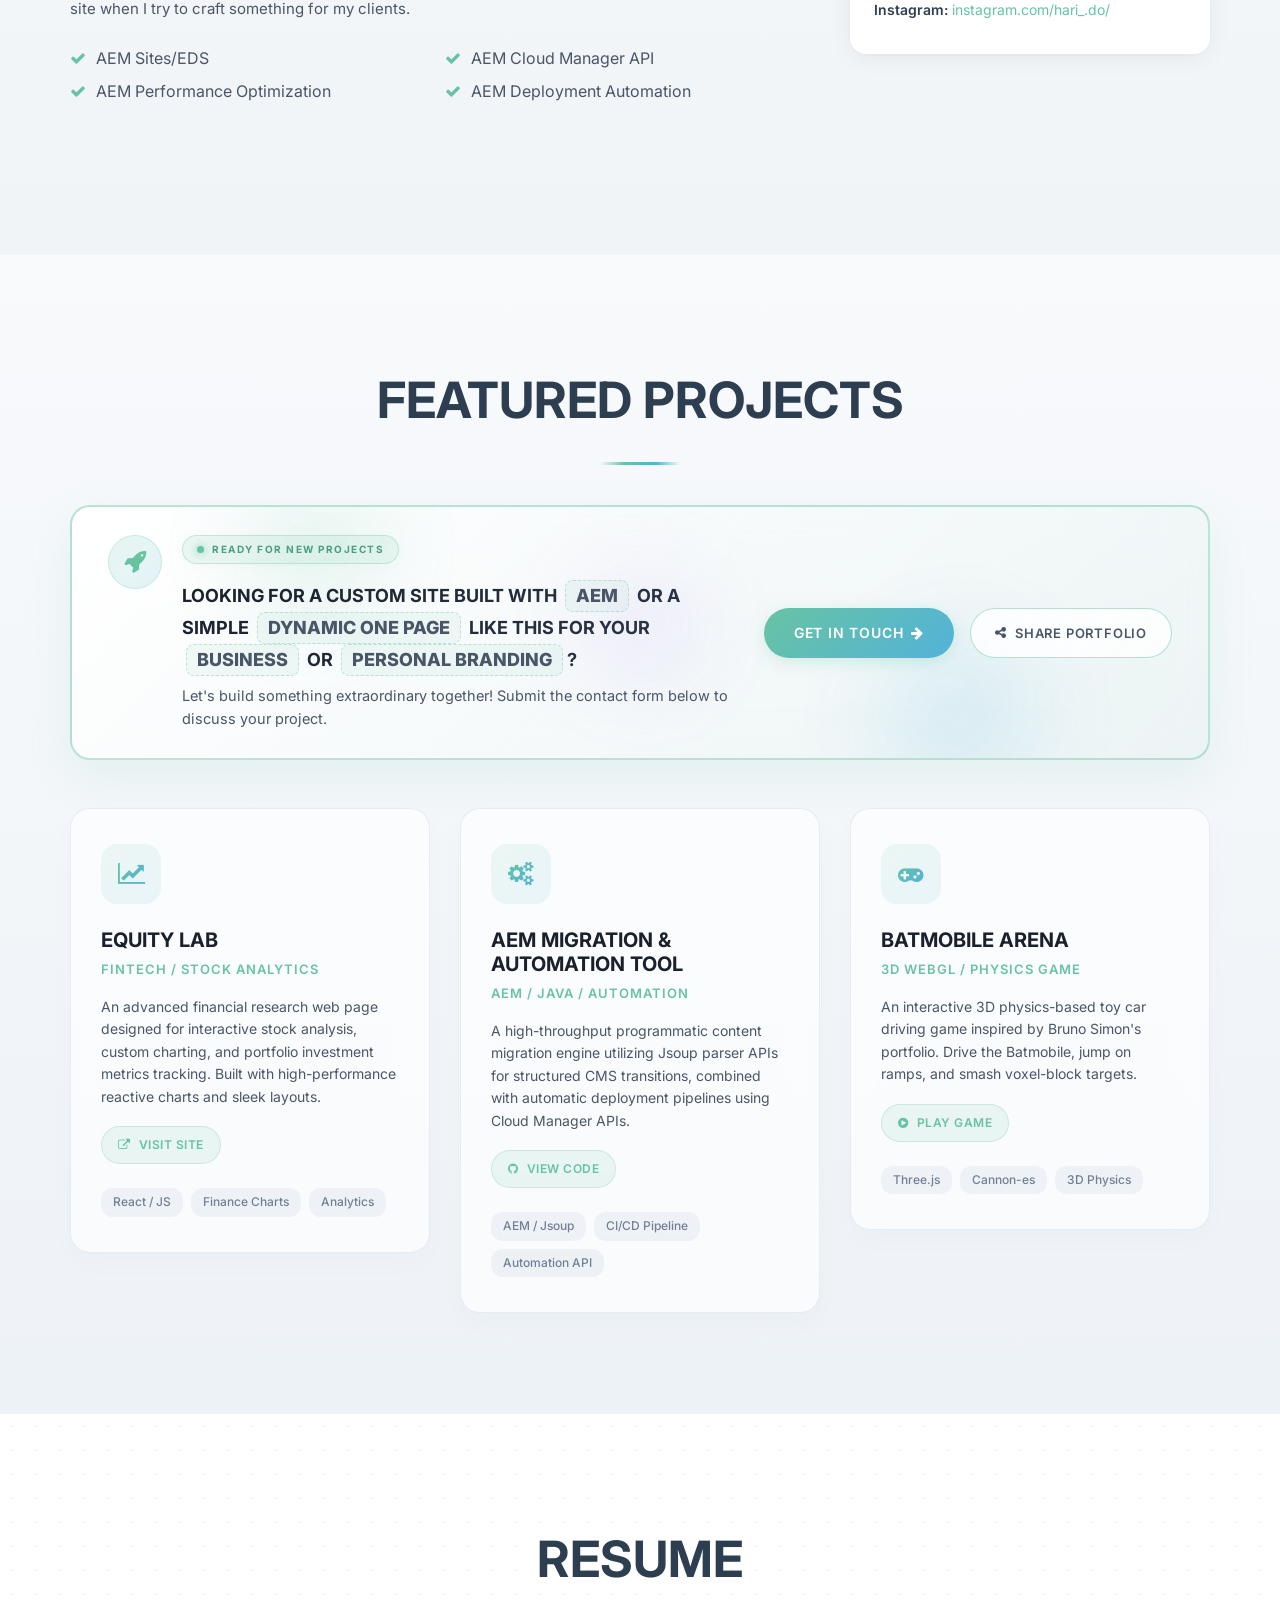
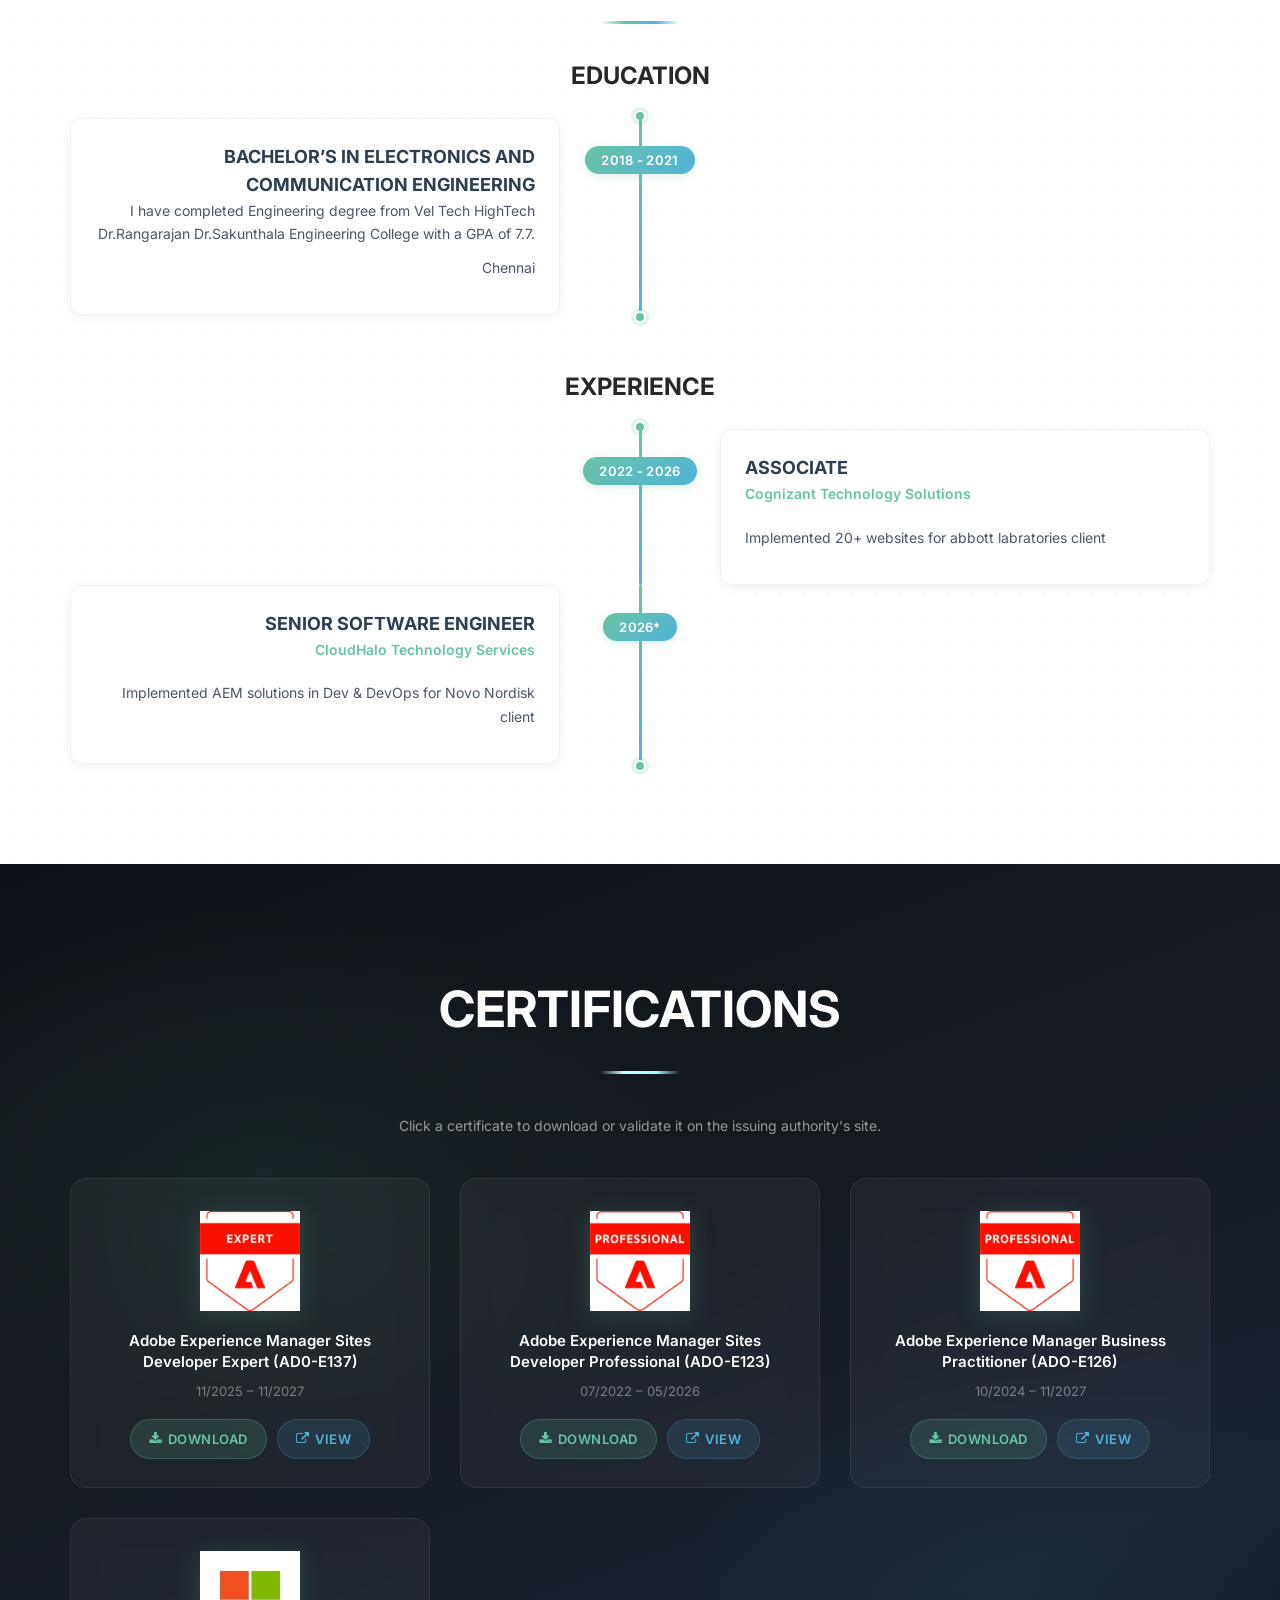
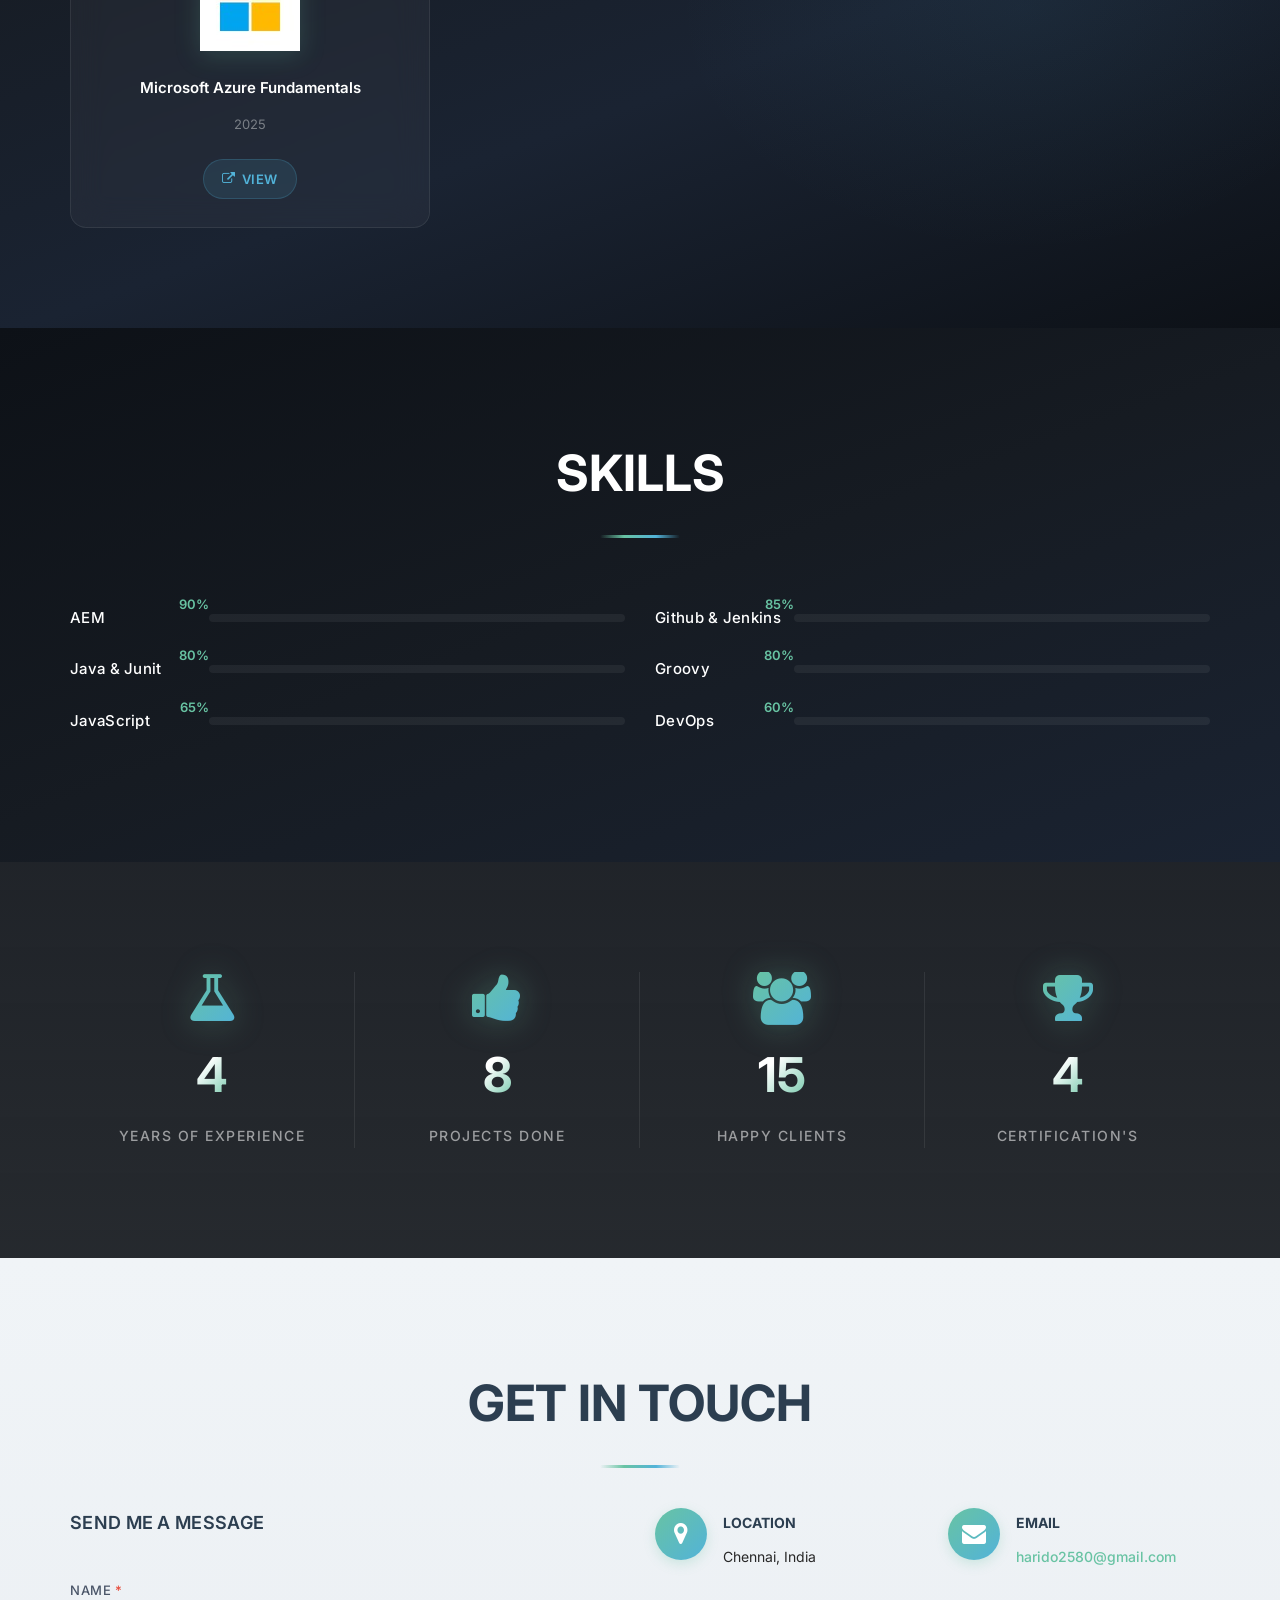
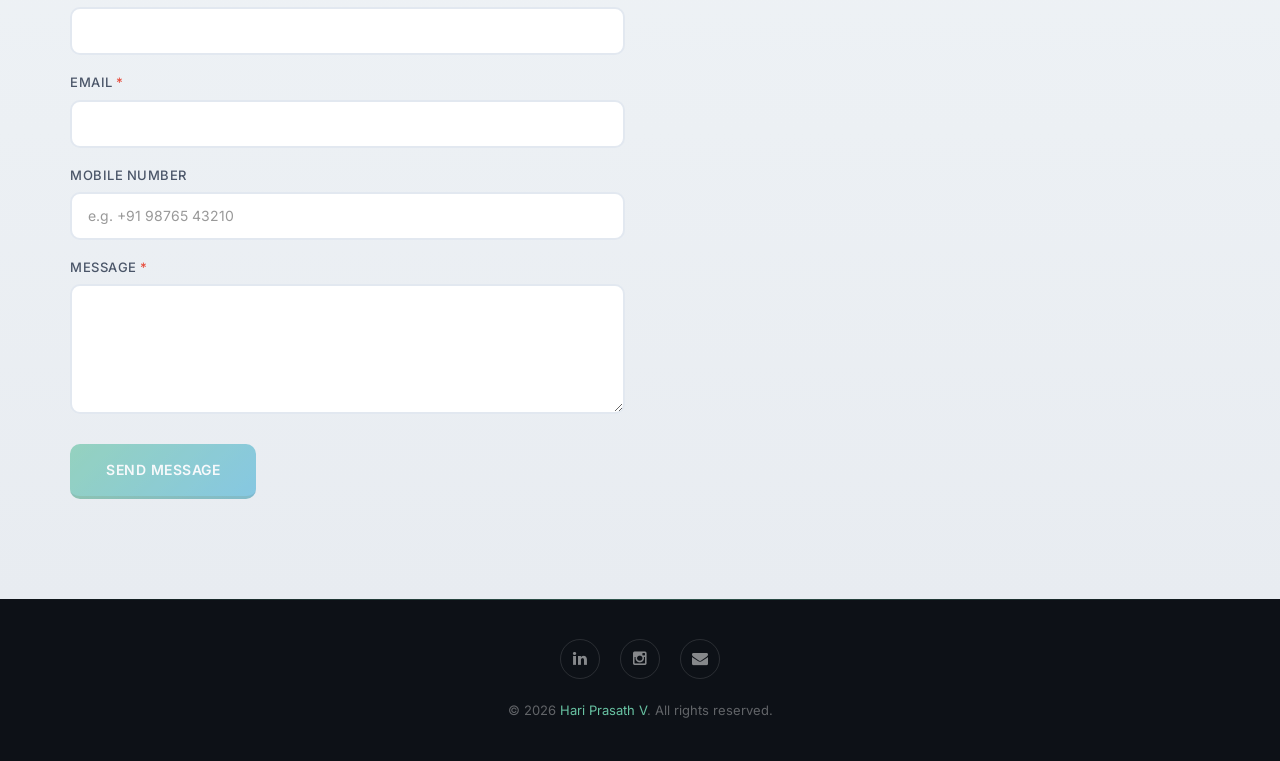
==== commit cc6ed5ec: "updated code" ====
--- a/index.html
+++ b/index.html
@@ -40,8 +40,8 @@
     <link href="assets/css/style.css" rel="stylesheet" media="screen" />
     <!-- Responsive CSS -->
     <link href="assets/css/responsive.css" rel="stylesheet" />
-    <!-- Three.js Journey Popup CSS -->
-    <link href="assets/css/threejs-journey-popup.css" rel="stylesheet" />
+    <!-- Portfolio Popup CSS -->
+    <link href="assets/css/portfolio-popup.css" rel="stylesheet" />
 
     <!-- HTML5 Shim and Respond.js IE8 support of HTML5 elements and media queries -->
     <!-- WARNING: Respond.js doesn't work if you view the page via file:// -->
@@ -322,7 +322,11 @@
                 <i class="fa fa-share-alt"></i> Share Portfolio
               </button>
               <div class="share-dropdown" id="shareDropdown">
-                <a href="javascript:void(0);" class="share-opt copy-link-opt" id="copyLinkBtn">
+                <a
+                  href="javascript:void(0);"
+                  class="share-opt copy-link-opt"
+                  id="copyLinkBtn"
+                >
                   <i class="fa fa-link"></i> Copy Link
                 </a>
                 <a
@@ -445,7 +449,9 @@
                 <h3 class="project-name">Batmobile Arena</h3>
                 <p class="project-tag">3D WebGL / Physics Game</p>
                 <p class="project-desc">
-                  An interactive 3D physics-based toy car driving game inspired by Bruno Simon's portfolio. Drive the Batmobile, jump on ramps, and smash voxel-block targets.
+                  An interactive 3D physics-based toy car driving game inspired
+                  by Bruno Simon's portfolio. Drive the Batmobile, jump on
+                  ramps, and smash voxel-block targets.
                 </p>
                 <div class="project-actions">
                   <a
@@ -1041,8 +1047,8 @@
     <script src="assets/js/cert-cards.js"></script>
     <script src="assets/js/dot-grid-particles.js"></script>
 
-    <!-- Three.js Journey Popup HTML -->
-    <div class="threejs-journey is-hover-none js-threejs-journey">
+    <!-- Portfolio Popup HTML -->
+    <div class="portfolio-popup is-hover-none js-portfolio-popup">
       <div class="message js-message">
         <div class="boy">
           <div class="variant is-hi">
@@ -1053,13 +1059,17 @@
           <div class="variant is-shrugging"></div>
         </div>
         <div class="bubble">
+          <button class="journey-minimize js-minimize" aria-label="Minimize">&times;</button>
           <div class="text">Hey! You seem to really enjoy my portfolio.</div>
           <div class="tip"></div>
         </div>
       </div>
       <div class="message js-message">
         <div class="bubble">
-          <div class="text">Would you like to learn how to create cool websites like this?</div>
+          <button class="journey-minimize js-minimize" aria-label="Minimize">&times;</button>
+          <div class="text">
+            Would you like to learn how to create cool websites like this?
+          </div>
           <div class="tip"></div>
         </div>
       </div>
@@ -1069,7 +1079,12 @@
           <span class="hover"></span>
           <span class="label">Nah, I'm good</span>
         </a>
-        <a href="https://threejs-journey.com?c=p2" target="_blank" rel="noopener" class="answer is-yes js-yes">
+        <a
+          href="https://threejs-journey.com?c=p2"
+          target="_blank"
+          rel="noopener"
+          class="answer is-yes js-yes"
+        >
           <span class="background"></span>
           <span class="hover"></span>
           <span class="label">Yes, teach me!</span>
@@ -1077,13 +1092,21 @@
       </div>
       <div class="message js-message">
         <div class="bubble">
-          <div class="text">Alright then.<br>Have fun and try not to break my portfolio!</div>
+          <button class="journey-minimize js-minimize" aria-label="Minimize">&times;</button>
+          <div class="text">
+            Alright then.<br />Have fun and try not to break my portfolio!
+          </div>
           <div class="tip"></div>
         </div>
       </div>
     </div>
 
-    <!-- Three.js Journey Popup Script -->
-    <script src="assets/js/threejs-journey-popup.js"></script>
+    <!-- Floating Action Button for minimized state -->
+    <div class="portfolio-popup-fab js-portfolio-popup-fab" aria-label="Restore chat">
+      <i class="fa fa-commenting-o"></i>
+    </div>
+
+    <!-- Portfolio Popup Script -->
+    <script src="assets/js/portfolio-popup.js"></script>
   </body>
 </html>
--- a/assets/css/portfolio-popup.css
+++ b/assets/css/portfolio-popup.css
@@ -0,0 +1,334 @@
+@import url('https://fonts.googleapis.com/css2?family=Comic+Neue:wght@700&display=swap');
+
+.portfolio-popup {
+    display: none;
+    flex-direction: column;
+    justify-content: flex-end;
+    position: fixed;
+    bottom: 40px;
+    right: 40px;
+    width: 420px;
+    -webkit-user-select: none;
+    -moz-user-select: none;
+    user-select: none;
+    z-index: 999999;
+}
+
+.portfolio-popup.is-active {
+    display: flex;
+}
+
+.portfolio-popup .message {
+    position: absolute;
+    bottom: 0;
+    right: 0;
+    font-family: 'Comic Neue', cursive;
+    font-weight: 700;
+    color: #fff;
+    font-size: 18px;
+    opacity: 0;
+    transform: translateY(120px);
+    transition: transform .5s cubic-bezier(.5,0,.25,1), opacity .5s .2s cubic-bezier(.5,0,.25,1);
+    pointer-events: none;
+}
+
+.portfolio-popup .message.is-visible {
+    opacity: 1;
+    pointer-events: auto;
+}
+
+.portfolio-popup .boy {
+    position: absolute;
+    bottom: 100%;
+    left: 20px;
+    width: 132px;
+    height: 118px;
+    overflow: hidden;
+    pointer-events: none;
+}
+
+.portfolio-popup .boy .variant {
+    position: absolute;
+    top: 0;
+    left: 0;
+    width: 112px;
+    height: 100%;
+    transform: translateY(100%);
+    transition: transform .15s ease-in;
+}
+
+.portfolio-popup .boy .variant.is-yay {
+    background: url('../images/boyYay.png');
+    background-size: 100% 100%;
+}
+
+.portfolio-popup .boy .variant.is-shrugging {
+    background: url('../images/boyShrugging.png');
+    background-size: 100% 100%;
+}
+
+.portfolio-popup.is-hover-yes .boy .variant.is-yay,
+.portfolio-popup.is-hover-no .boy .variant.is-shrugging,
+.portfolio-popup.is-hover-none .boy .variant.is-hi {
+    transform: translateY(0);
+    transition-delay: .1s;
+    transition-timing-function: ease-out;
+}
+
+.portfolio-popup .boy .is-hi .body {
+    position: absolute;
+    top: 0;
+    left: 0;
+    width: 100%;
+    height: 100%;
+    background: url('../images/boyHiBody.png');
+    background-size: 100% 100%;
+}
+
+.portfolio-popup .boy .is-hi .arm {
+    position: absolute;
+    bottom: 0;
+    right: 0;
+    width: 49px;
+    height: 69px;
+    background: url([data-uri]);
+    background-size: 100% 100%;
+    -webkit-animation: boyArmWave 3s infinite ease-in-out;
+    animation: boyArmWave 3s infinite ease-in-out;
+    transform-origin: 30% 90%;
+}
+
+@-webkit-keyframes boyArmWave {
+    0% { transform: rotate(0) }
+    2.5% { transform: rotate(15deg) }
+    7.5% { transform: rotate(-15deg) }
+    12.5% { transform: rotate(15deg) }
+    17.5% { transform: rotate(-15deg) }
+    20% { transform: rotate(0) }
+    to { transform: rotate(0) }
+}
+
+@keyframes boyArmWave {
+    0% { transform: rotate(0) }
+    2.5% { transform: rotate(15deg) }
+    7.5% { transform: rotate(-15deg) }
+    12.5% { transform: rotate(15deg) }
+    17.5% { transform: rotate(-15deg) }
+    20% { transform: rotate(0) }
+    to { transform: rotate(0) }
+}
+
+.portfolio-popup .message .bubble {
+    position: relative;
+    padding: 20px 30px;
+    border: 2px solid #ffffff;
+    border-radius: 8px;
+    background: linear-gradient(135deg, #68c3a3, #52b3d9);
+    box-shadow: 0 4px 15px rgba(0,0,0,0.15);
+    backdrop-filter: blur(5px);
+}
+
+.portfolio-popup .message .tip {
+    position: absolute;
+    width: 12px;
+    height: 16px;
+    left: calc(100% - 1px);
+    bottom: 13px;
+    background: url('../images/bubbleTip.svg') no-repeat;
+    background-size: 100% 100%;
+}
+
+.portfolio-popup .message.is-answers {
+    display: flex;
+    justify-content: flex-end;
+    width: 100%;
+}
+
+.portfolio-popup .message .answer {
+    position: relative;
+    display: flex;
+    align-items: center;
+    padding: 10px 15px;
+    margin-left: 20px;
+    border-radius: 8px;
+    text-decoration: none;
+    cursor: pointer;
+    overflow: hidden;
+    color: #fff;
+    font-size: 16px;
+    font-weight: 700;
+}
+
+.portfolio-popup .message .answer .background {
+    position: absolute;
+    top: 0;
+    left: 0;
+    width: 100%;
+    height: 100%;
+    border-radius: 8px;
+}
+
+.portfolio-popup .message .answer .hover {
+    position: absolute;
+    top: 0;
+    left: 0;
+    width: 100%;
+    height: 100%;
+    background: #ffffff;
+    transform-origin: 0 0;
+    transform: scaleX(0);
+    transition: transform ease-in-out .2s;
+    will-change: transform;
+    z-index: 1;
+}
+
+.portfolio-popup .message .answer:hover .hover {
+    transform: scaleX(1);
+}
+
+.portfolio-popup .message .answer .label {
+    position: relative;
+    z-index: 2;
+}
+
+.portfolio-popup .message .answer.is-no {
+    color: #52b3d9;
+}
+
+.portfolio-popup .message .answer.is-no .background {
+    border: 2px solid #52b3d9;
+    background: #6886c3;
+}
+
+.portfolio-popup .message .answer.is-no:hover {
+    color: #ffffff;
+}
+
+.portfolio-popup .message .answer.is-no .hover {
+    transform-origin: 100% 0;
+    background: #52b3d9;
+}
+
+.portfolio-popup .message .answer.is-yes {
+    color: #ffffff;
+}
+
+.portfolio-popup .message .answer.is-yes .background {
+    border: 2px solid #68c3a3;
+    background: #68c3a3;
+}
+
+.portfolio-popup .message .answer.is-yes:hover {
+    color: #68c3a3;
+}
+
+.portfolio-popup .message .answer.is-yes .hover {
+    background: #41b28a;
+}
+
+/* Minimize Button */
+.portfolio-popup .message .bubble .journey-minimize {
+    position: absolute;
+    top: 5px;
+    right: 10px;
+    background: none;
+    border: none;
+    color: rgba(255, 255, 255, 0.7);
+    font-size: 22px;
+    line-height: 1;
+    font-weight: bold;
+    cursor: pointer;
+    padding: 0;
+    margin: 0;
+    transition: color 0.2s;
+    z-index: 10;
+}
+
+.portfolio-popup .message .bubble .journey-minimize:hover {
+    color: #ffffff;
+}
+
+/* Floating Action Button (FAB) */
+.portfolio-popup-fab {
+    display: none;
+    position: fixed;
+    bottom: 40px;
+    right: 40px;
+    width: 60px;
+    height: 60px;
+    border-radius: 50%;
+    background: linear-gradient(135deg, #68c3a3, #52b3d9);
+    border: 2px solid #ffffff;
+    box-shadow: 0 4px 15px rgba(0,0,0,0.15);
+    color: #ffffff;
+    font-size: 24px;
+    justify-content: center;
+    align-items: center;
+    cursor: pointer;
+    z-index: 999999;
+    transition: transform 0.3s cubic-bezier(0.175, 0.885, 0.32, 1.275), opacity 0.3s;
+    opacity: 0;
+    transform: scale(0.5);
+}
+
+.portfolio-popup-fab.is-visible {
+    display: flex;
+    opacity: 1;
+    transform: scale(1);
+}
+
+.portfolio-popup-fab:hover {
+    transform: scale(1.1);
+}
+
+.portfolio-popup-fab:active {
+    transform: scale(0.95);
+}
+
+/* Mobile Responsiveness */
+@media (max-width: 576px) {
+    .portfolio-popup {
+        right: 20px;
+        bottom: 20px;
+        width: calc(100% - 40px);
+        max-width: 360px;
+    }
+    
+    .portfolio-popup .message {
+        font-size: 16px;
+        right: 0;
+    }
+    
+    .portfolio-popup .boy {
+        width: 104px;
+        height: 93px;
+        left: 10px;
+    }
+    
+    .portfolio-popup .boy .variant {
+        width: 88px;
+    }
+    
+    .portfolio-popup .boy .is-hi .arm {
+        width: 38px;
+        height: 54px;
+    }
+
+    .portfolio-popup .message .bubble {
+        padding: 15px 20px;
+    }
+
+    .portfolio-popup .message .answer {
+        font-size: 14px;
+        padding: 8px 12px;
+        margin-left: 10px;
+    }
+
+    .portfolio-popup-fab {
+        bottom: 20px;
+        right: 20px;
+        width: 50px;
+        height: 50px;
+        font-size: 20px;
+    }
+}
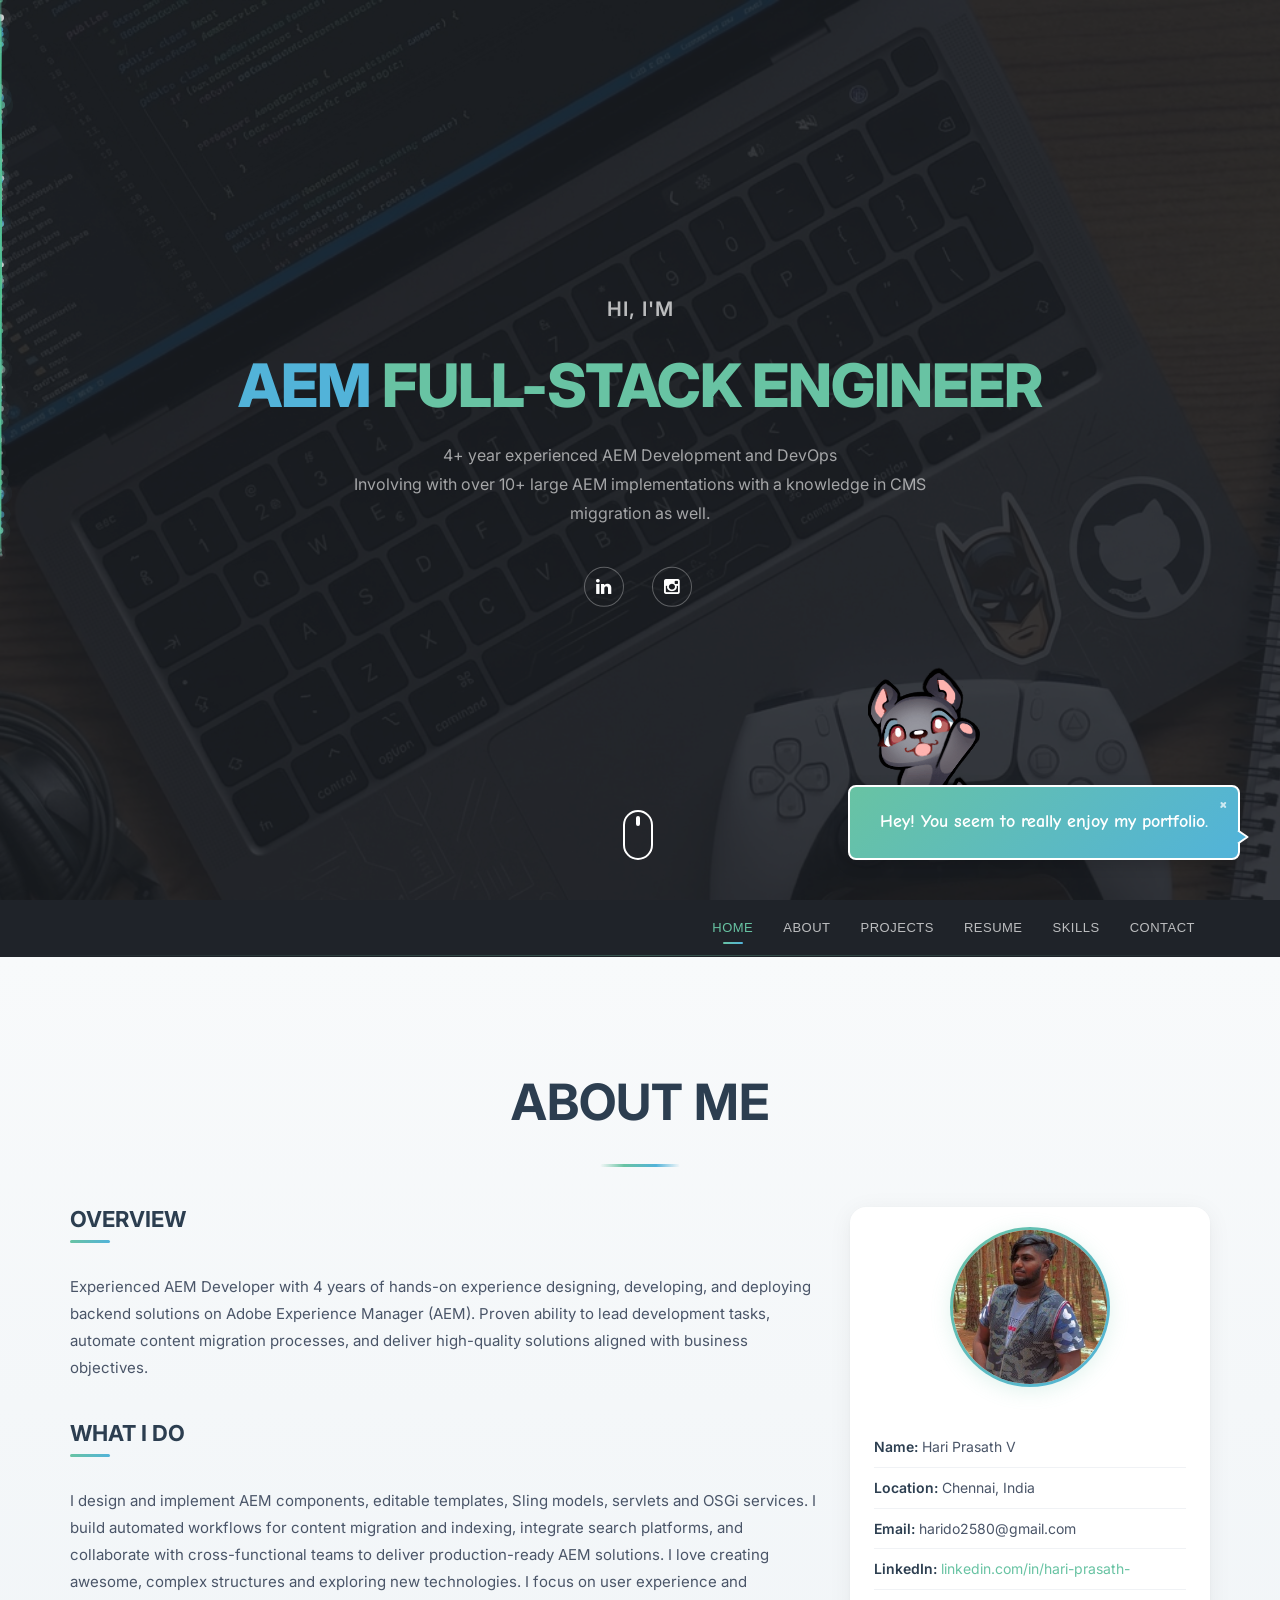
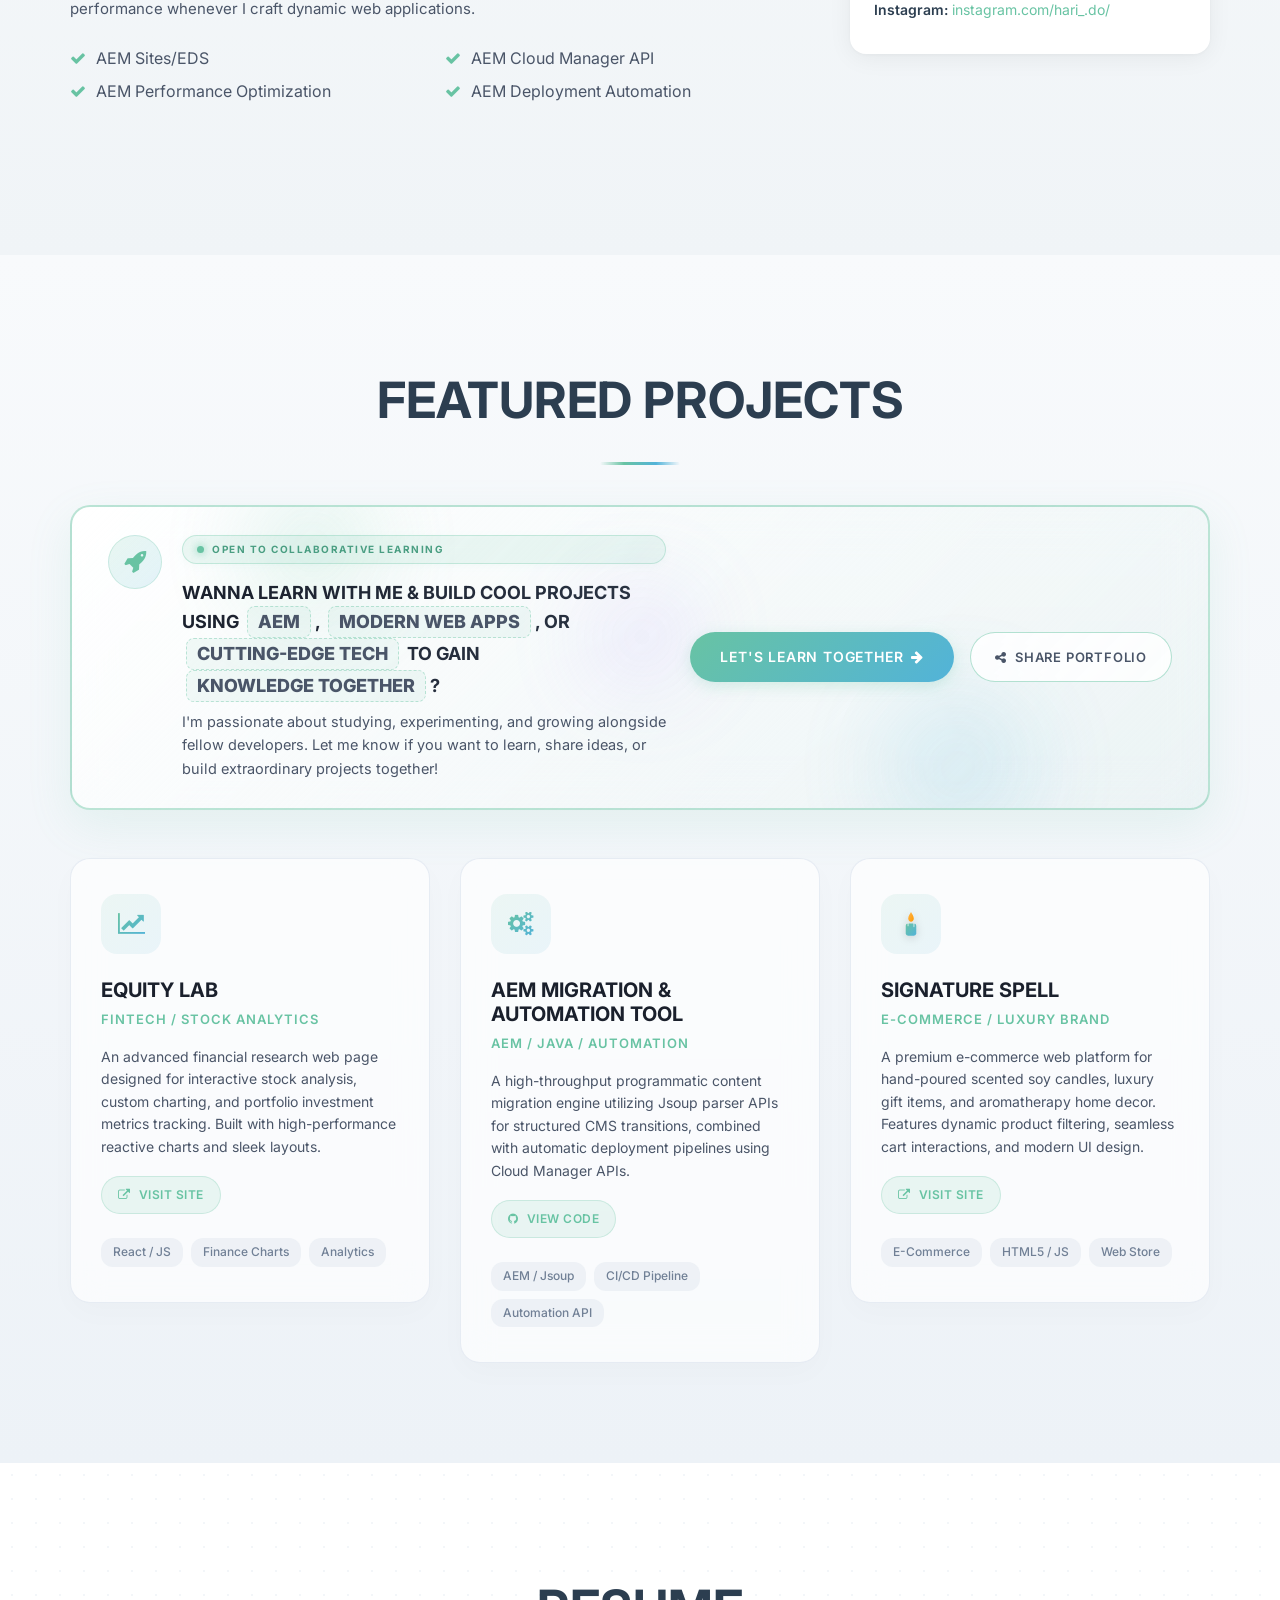
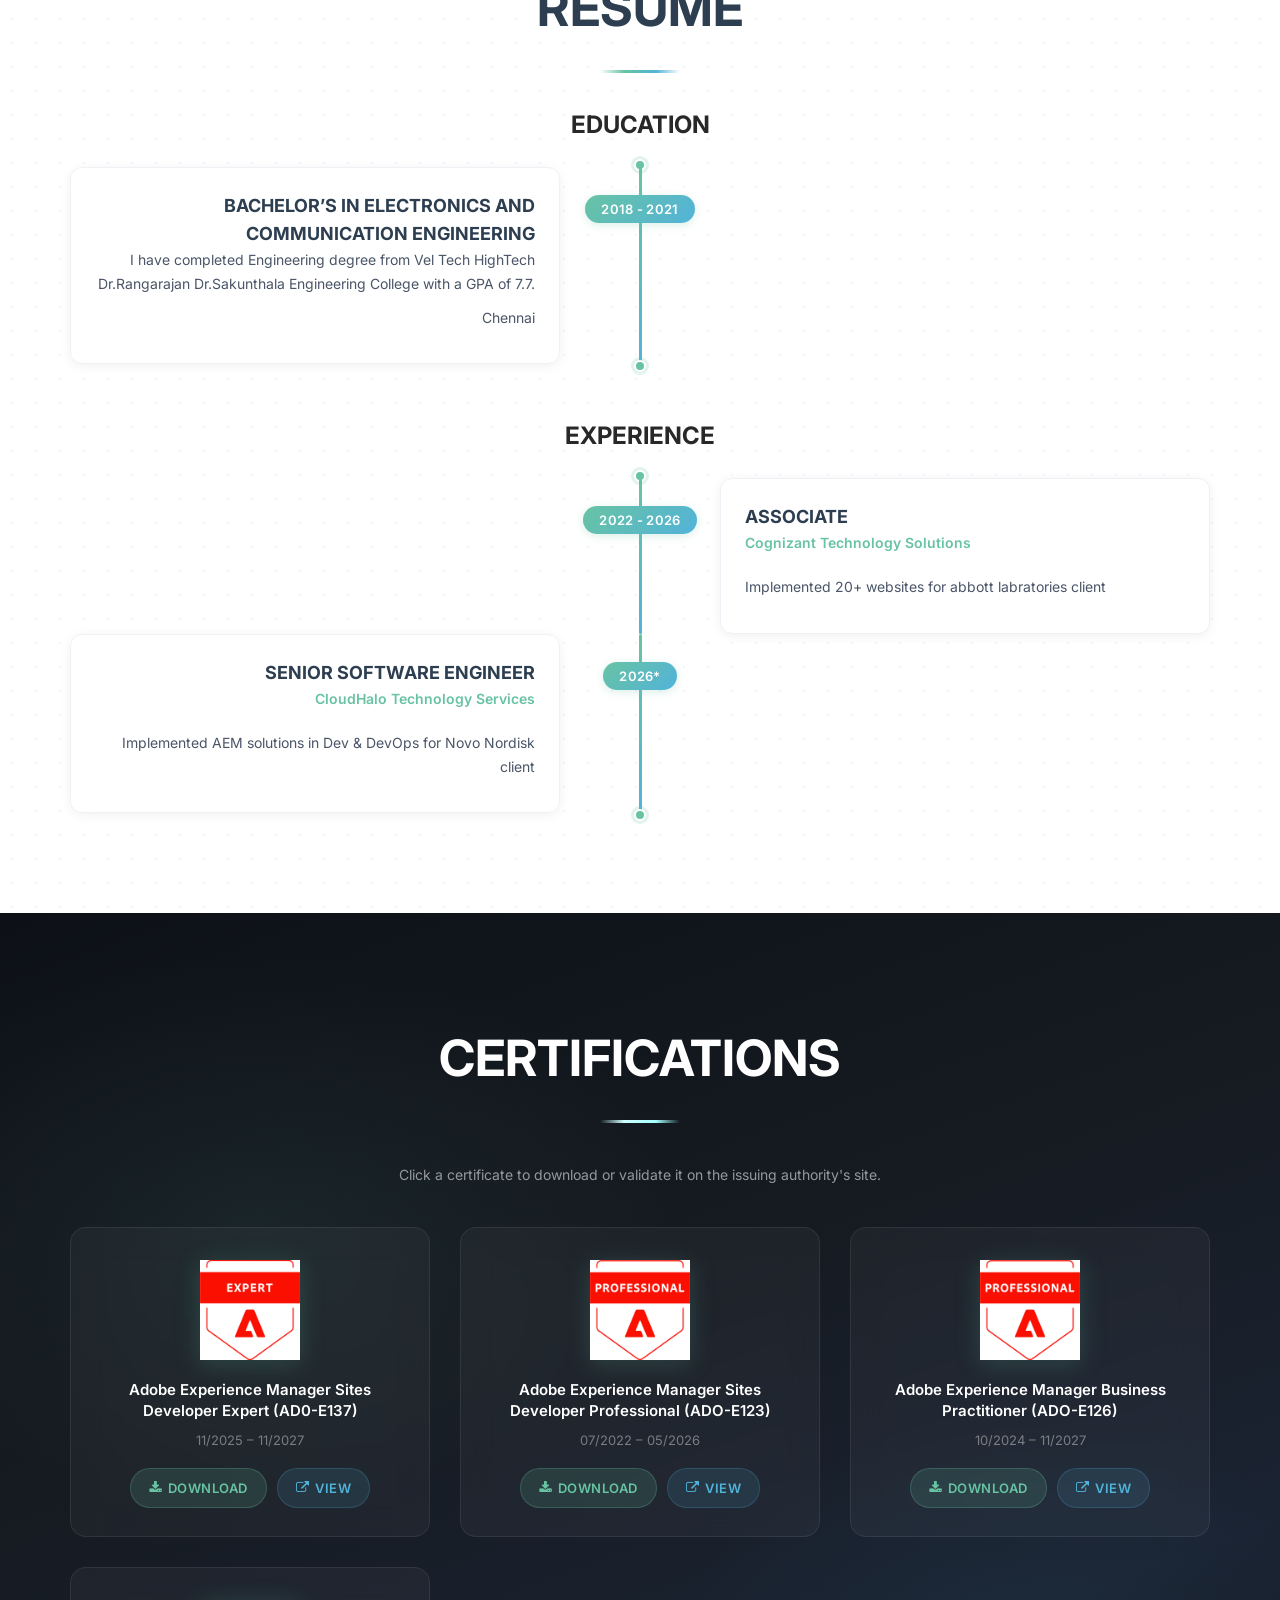
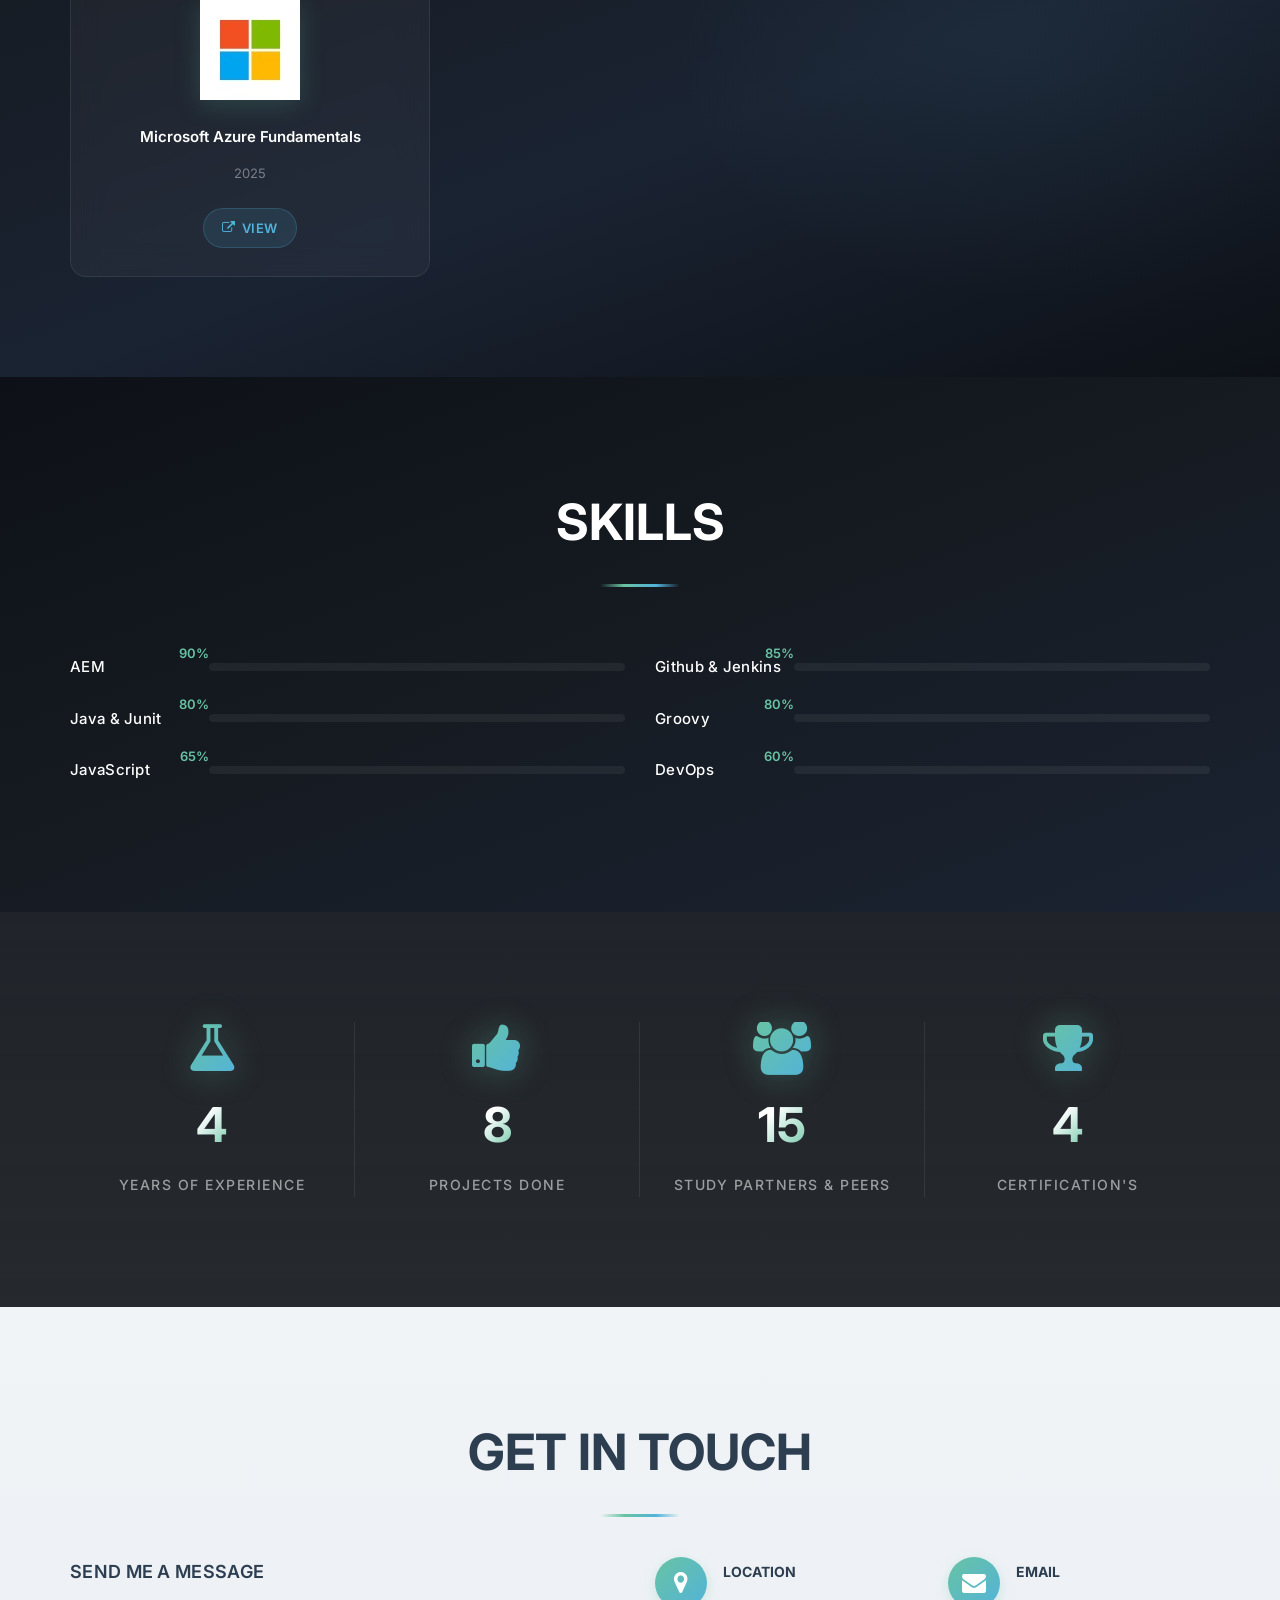
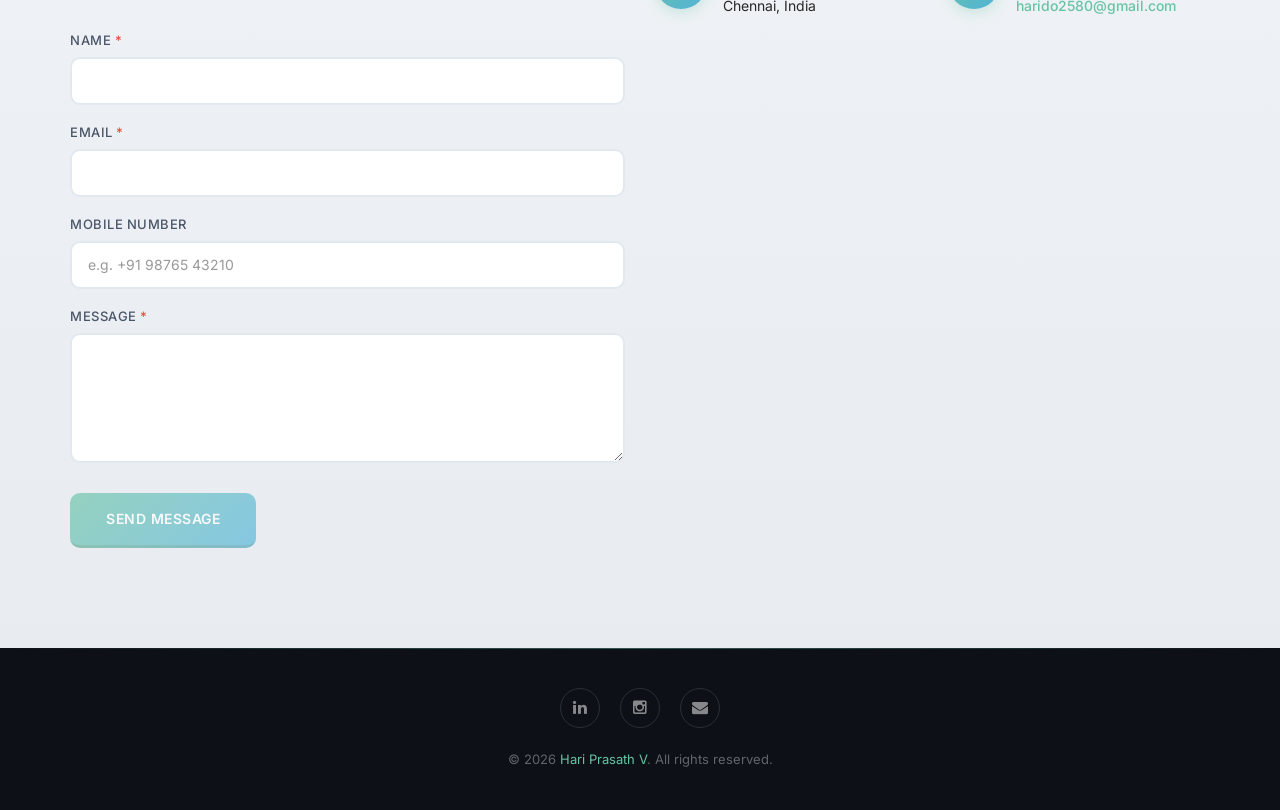
==== commit fe3c6afc: "Refactor CTA & replace project card Simplify the project CTA by switching layout from grid to flex, " ====
--- a/index.html
+++ b/index.html
@@ -211,10 +211,9 @@
                 models, servlets and OSGi services. I build automated workflows
                 for content migration and indexing, integrate search platforms,
                 and collaborate with cross-functional teams to deliver
-                production-ready AEM solutions.I loving creating awesome/complex
-                structures as per my clients’ need. I think user experience and
-                performance of the site when I try to craft something for my
-                clients.
+                production-ready AEM solutions. I love creating awesome, complex
+                structures and exploring new technologies. I focus on user experience and
+                performance whenever I craft dynamic web applications.
               </p>
 
               <ul class="list-check">
@@ -251,66 +250,41 @@
               <i class="fa fa-rocket"></i>
             </div>
             <div class="project-cta-text">
-              <!-- Default Question State -->
-              <div class="cta-state-question">
-                <span class="cta-status-badge"
-                  ><span class="badge-dot"></span> Ready for new projects</span
-                >
-                <h4 class="project-cta-title">
-                  Looking for a custom site built with
-                  <span
-                    class="highlight-text option-aem"
-                    data-tip="⚡ Enterprise CMS Solution"
-                    >AEM</span
-                  >
-                  or a simple
-                  <span
-                    class="highlight-text option-html"
-                    data-tip="🚀 Lightweight Web App"
-                    >dynamic one page</span
-                  >
-                  like this for your
-                  <span
-                    class="highlight-text option-biz"
-                    data-tip="💼 Business Growth"
-                    >business</span
-                  >
-                  or
-                  <span
-                    class="highlight-text option-personal"
-                    data-tip="✨ Digital Identity"
-                    >personal branding</span
-                  >?
-                </h4>
-                <p>
-                  Let's build something extraordinary together! Submit the
-                  contact form below to discuss your project.
-                </p>
-              </div>
-
-              <!-- Hover Answer State -->
-              <div class="cta-state-answer">
-                <span class="cta-status-badge success-badge"
-                  ><span class="badge-dot active-dot"></span> Let's do
-                  this!</span
-                >
-                <h4 class="project-cta-title">
-                  <span
-                    class="highlight-text celebrate-highlight option-answer"
-                    data-tip="🎉 Yes, your custom site awaits!"
-                    ><span class="flame-text"
-                      >Let's build something extraordinary together</span
-                    >
-                    as per your requirements</span
-                  >
-                </h4>
-                <p>Submit the contact form below to discuss your project.</p>
-              </div>
+              <span class="cta-status-badge"
+                ><span class="badge-dot"></span> Open to Collaborative Learning</span
+              >
+              <h4 class="project-cta-title">
+                Wanna learn with me & build cool projects using
+                <span
+                  class="highlight-text option-aem"
+                  data-tip="⚡ Enterprise CMS & Full-Stack"
+                  >AEM</span
+                >,
+                <span
+                  class="highlight-text option-html"
+                  data-tip="🚀 Dynamic Web Apps"
+                  >modern web apps</span
+                >, or
+                <span
+                  class="highlight-text option-biz"
+                  data-tip="💡 Tech Exploration"
+                  >cutting-edge tech</span
+                >
+                to gain
+                <span
+                  class="highlight-text option-personal"
+                  data-tip="📚 Knowledge Together"
+                  >knowledge together</span
+                >?
+              </h4>
+              <p>
+                I'm passionate about studying, experimenting, and growing alongside fellow developers. Let me know if you want to learn, share ideas, or build extraordinary projects together!
+              </p>
             </div>
           </div>
           <div class="project-cta-actions">
             <a href="#contact" class="project-cta-btn">
-              Get In Touch <i class="fa fa-arrow-right"></i>
+              Let's Learn Together <i class="fa fa-arrow-right"></i>
             </a>
             <div class="share-widget">
               <button
@@ -438,34 +412,52 @@
             </div>
           </div>
 
-          <!-- Project Card 3: Batmobile Arena -->
+          <!-- Project Card 3: Signature Spell -->
           <div class="project-card-wrapper">
             <div class="project-card" data-tilt>
               <div class="card-glow"></div>
               <div class="project-icon-box">
-                <i class="fa fa-gamepad"></i>
+                <svg class="project-card-svg-icon" viewBox="0 0 24 24" width="28" height="28" fill="none" xmlns="http://www.w3.org/2000/svg">
+                  <defs>
+                    <linearGradient id="candleGrad" x1="0%" y1="0%" x2="100%" y2="100%">
+                      <stop offset="0%" stop-color="#68c3a3" />
+                      <stop offset="100%" stop-color="#52b3d9" />
+                    </linearGradient>
+                    <linearGradient id="flameGrad" x1="0%" y1="0%" x2="100%" y2="100%">
+                      <stop offset="0%" stop-color="#ffb74d" />
+                      <stop offset="100%" stop-color="#ff9800" />
+                    </linearGradient>
+                  </defs>
+                  <!-- Flame -->
+                  <path d="M12 1.8C11.2 3.3 9.6 5.2 9.6 7.3C9.6 9 10.7 10 12 10C13.3 10 14.4 9 14.4 7.3C14.4 5.2 12.8 3.3 12 1.8Z" fill="url(#flameGrad)"/>
+                  <!-- Wick -->
+                  <line x1="12" y1="9.5" x2="12" y2="11.5" stroke="url(#candleGrad)" stroke-width="1.6" stroke-linecap="round"/>
+                  <!-- Candle Body -->
+                  <rect x="7.5" y="11.5" width="9" height="10.5" rx="2" fill="url(#candleGrad)"/>
+                  <!-- Wax Accent Lines -->
+                  <path d="M9.5 11.5V13.5M14.5 11.5V14.2" stroke="#ffffff" stroke-width="1" stroke-linecap="round" opacity="0.6"/>
+                </svg>
               </div>
               <div class="project-info">
-                <h3 class="project-name">Batmobile Arena</h3>
-                <p class="project-tag">3D WebGL / Physics Game</p>
+                <h3 class="project-name">Signature Spell</h3>
+                <p class="project-tag">E-Commerce / Luxury Brand</p>
                 <p class="project-desc">
-                  An interactive 3D physics-based toy car driving game inspired
-                  by Bruno Simon's portfolio. Drive the Batmobile, jump on
-                  ramps, and smash voxel-block targets.
+                  A premium e-commerce web platform for hand-poured scented soy candles, luxury gift items, and aromatherapy home decor. Features dynamic product filtering, seamless cart interactions, and modern UI design.
                 </p>
                 <div class="project-actions">
                   <a
-                    href="batmobile/index.html"
+                    href="https://signaturespell.in/index.html"
+                    target="_blank"
                     class="project-btn project-btn-primary"
                   >
-                    <i class="fa fa-play-circle"></i> Play Game
+                    <i class="fa fa-external-link"></i> Visit Site
                   </a>
                 </div>
               </div>
               <div class="project-footer">
-                <span class="project-tech">Three.js</span>
-                <span class="project-tech">Cannon-es</span>
-                <span class="project-tech">3D Physics</span>
+                <span class="project-tech">E-Commerce</span>
+                <span class="project-tech">HTML5 / JS</span>
+                <span class="project-tech">Web Store</span>
               </div>
             </div>
           </div>
@@ -852,7 +844,7 @@
                 <div class="col-sm-3 col-xs-6">
                   <i class="fa fa-users"></i>
                   <h3 class="timer">15</h3>
-                  <p>Happy Clients</p>
+                  <p>Study Partners & Peers</p>
                 </div>
                 <div class="col-sm-3 col-xs-6">
                   <i class="fa fa-trophy"></i>
--- a/assets/css/theme-enhancements.css
+++ b/assets/css/theme-enhancements.css
@@ -1042,52 +1042,8 @@
 
 .project-cta-text {
   flex-grow: 1;
-  display: grid;
-  grid-template-columns: 1fr;
-  grid-template-rows: 1fr;
-}
-
-.cta-state-question {
-  grid-area: 1 / 1 / 2 / 2;
-  opacity: 1;
-  transform: translateY(0);
-  visibility: visible;
-  pointer-events: auto;
-  transition:
-    opacity 0.25s ease 0.12s,
-    transform 0.25s cubic-bezier(0.165, 0.84, 0.44, 1) 0.12s;
-}
-
-.cta-state-answer {
-  grid-area: 1 / 1 / 2 / 2;
-  opacity: 0;
-  transform: translateY(15px);
-  visibility: hidden;
-  pointer-events: none;
-  transition:
-    opacity 0.12s ease,
-    transform 0.12s ease;
-}
-
-/* Toggle states when celebrate is active - sequential transitions */
-.project-cta-banner.celebrate .cta-state-question {
-  opacity: 0;
-  transform: translateY(-15px);
-  visibility: hidden;
-  pointer-events: none;
-  transition:
-    opacity 0.12s ease,
-    transform 0.12s ease;
-}
-
-.project-cta-banner.celebrate .cta-state-answer {
-  opacity: 1;
-  transform: translateY(0);
-  visibility: visible;
-  pointer-events: auto;
-  transition:
-    opacity 0.25s ease 0.12s,
-    transform 0.25s cubic-bezier(0.165, 0.84, 0.44, 1) 0.12s;
+  display: flex;
+  flex-direction: column;
 }
 
 .project-cta-title {
@@ -1628,6 +1584,13 @@
   background-clip: text;
 }
 
+.project-icon-box svg {
+  width: 28px;
+  height: 28px;
+  display: block;
+  filter: drop-shadow(0 2px 4px rgba(0, 0, 0, 0.15));
+}
+
 .project-info {
   text-align: left;
   transform: translateZ(10px);
